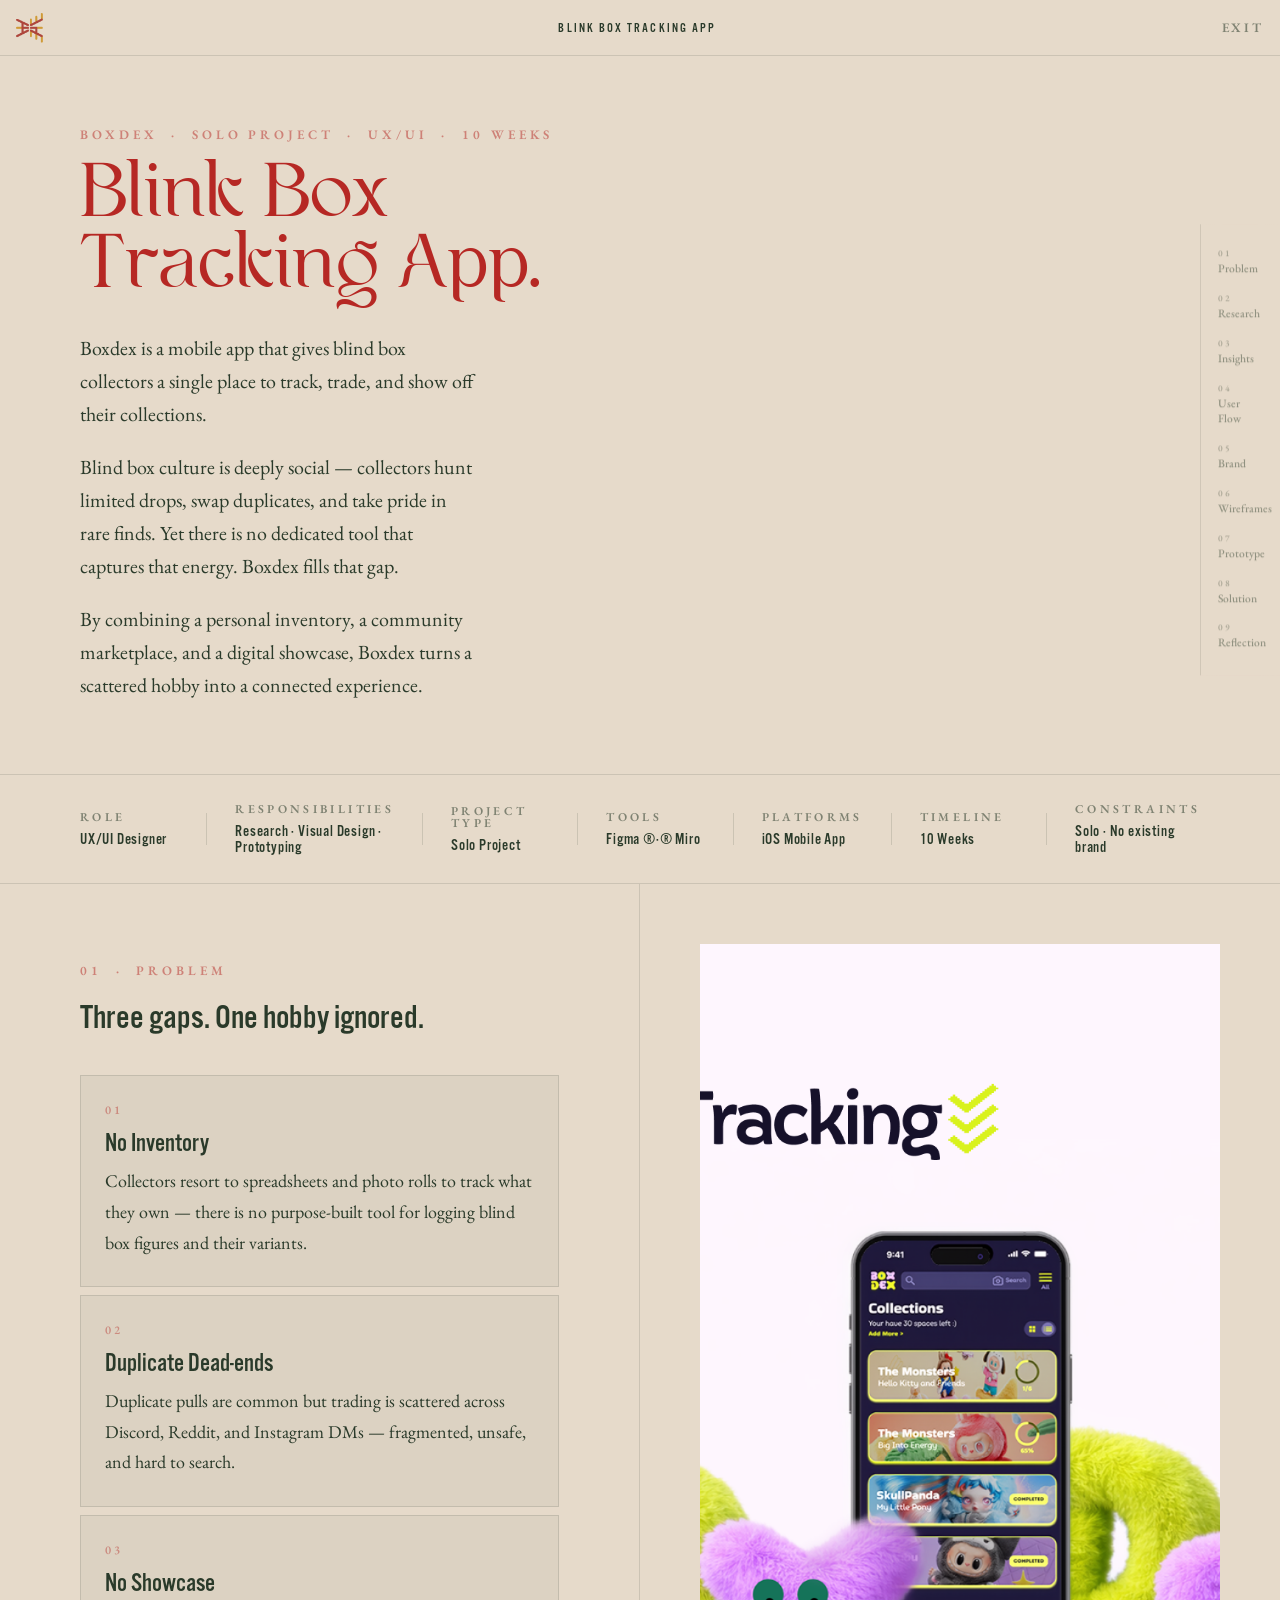
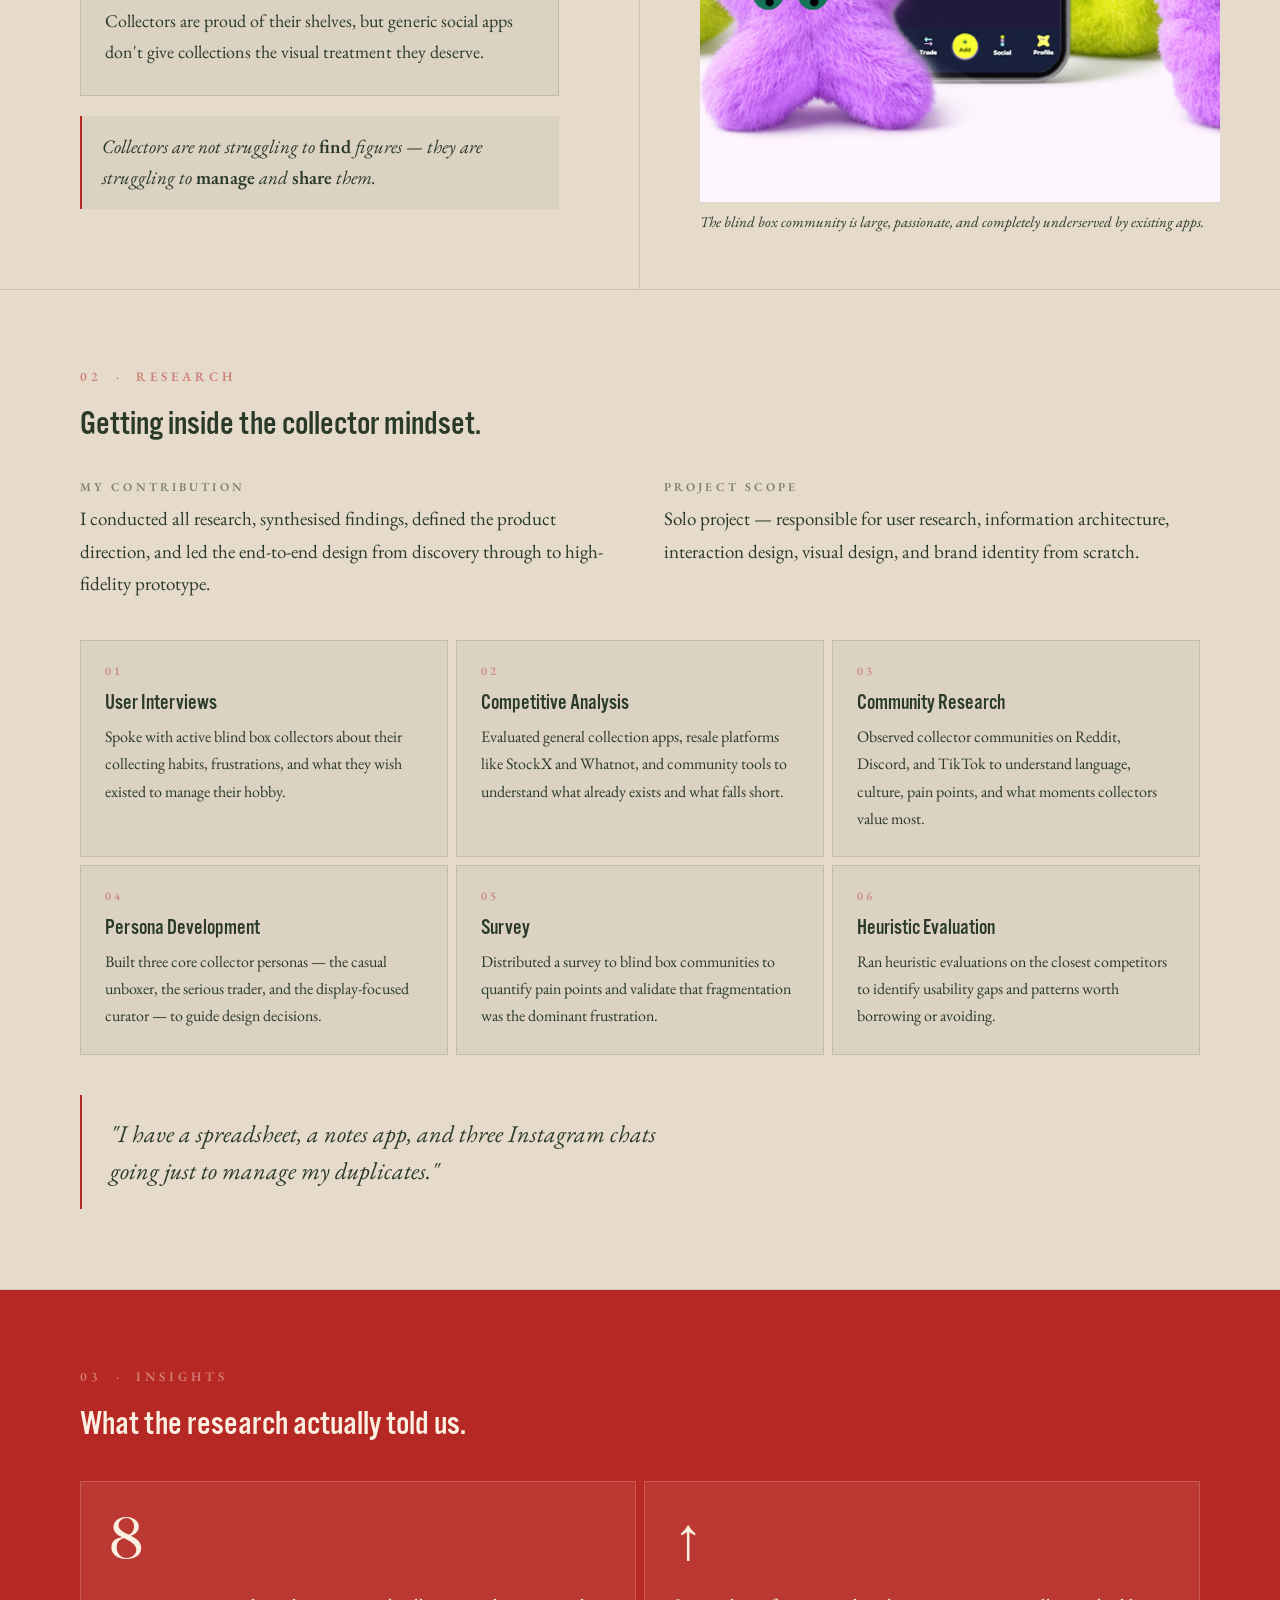
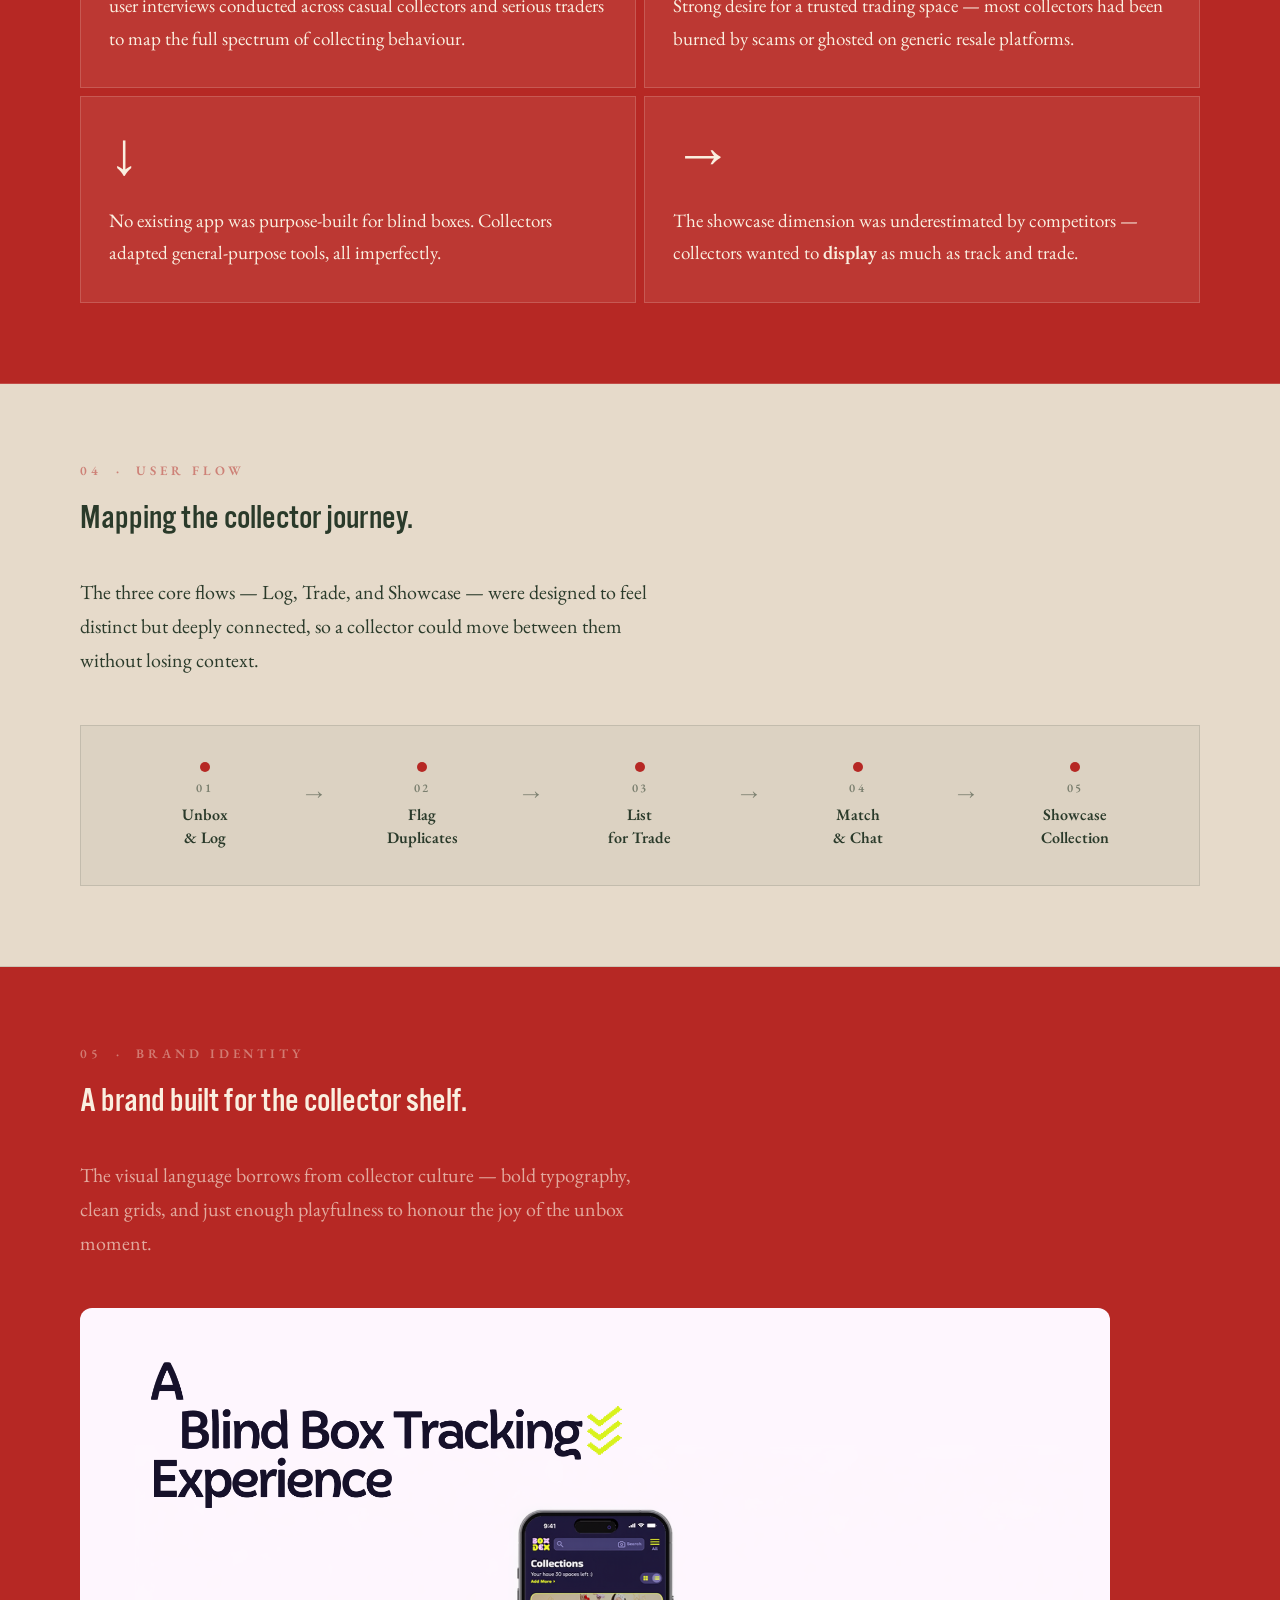
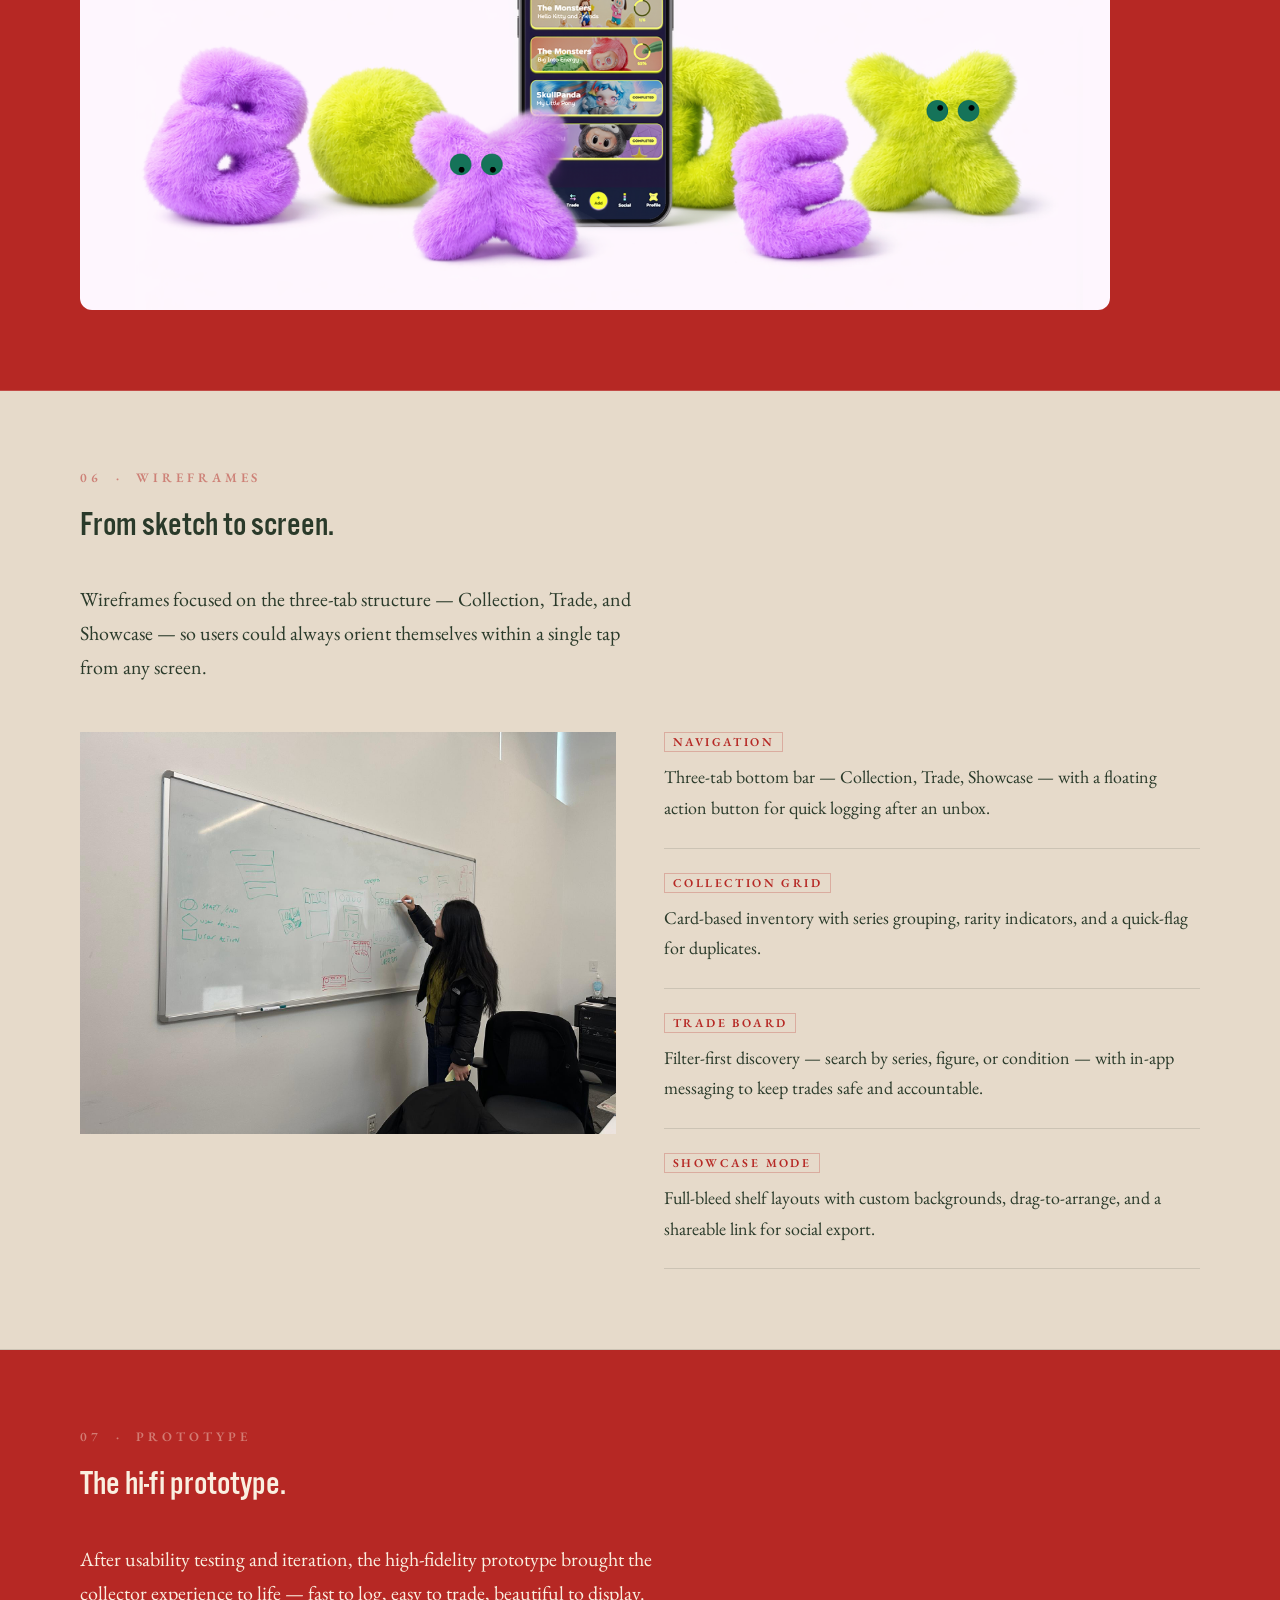
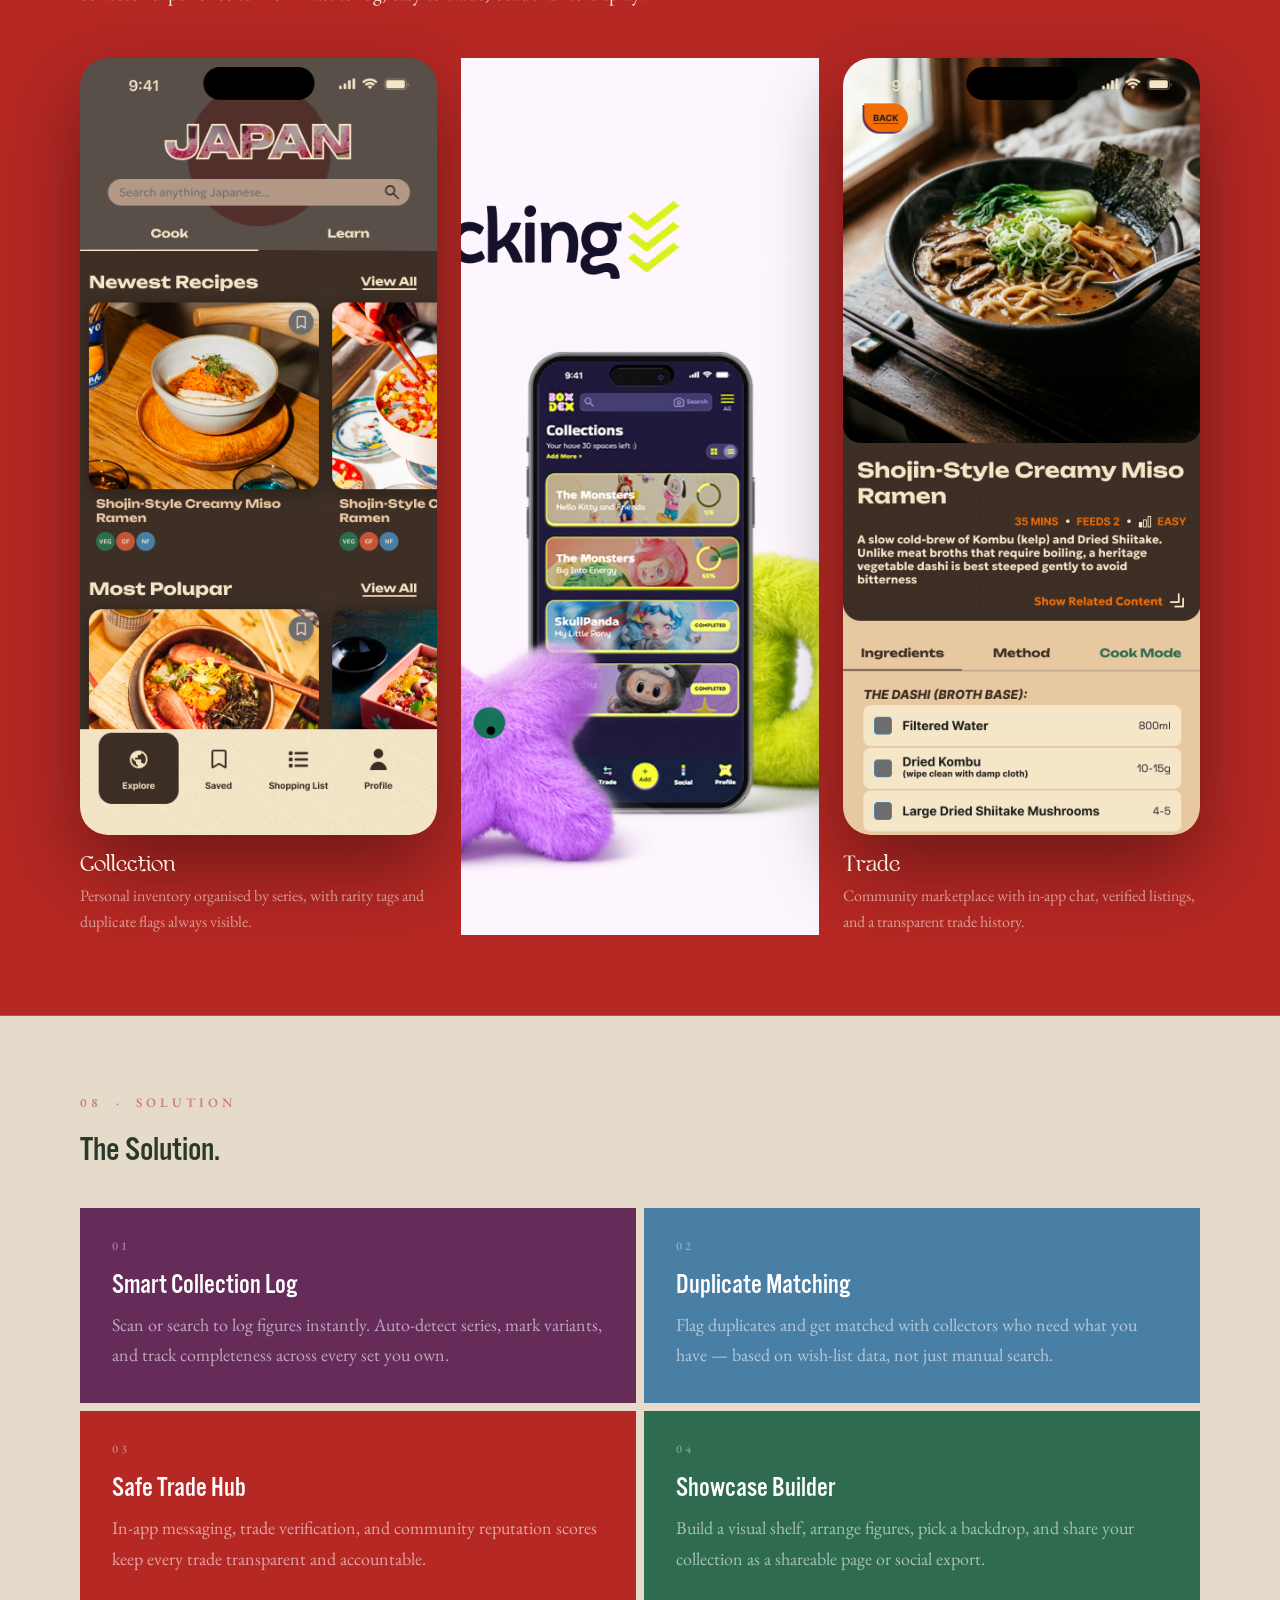
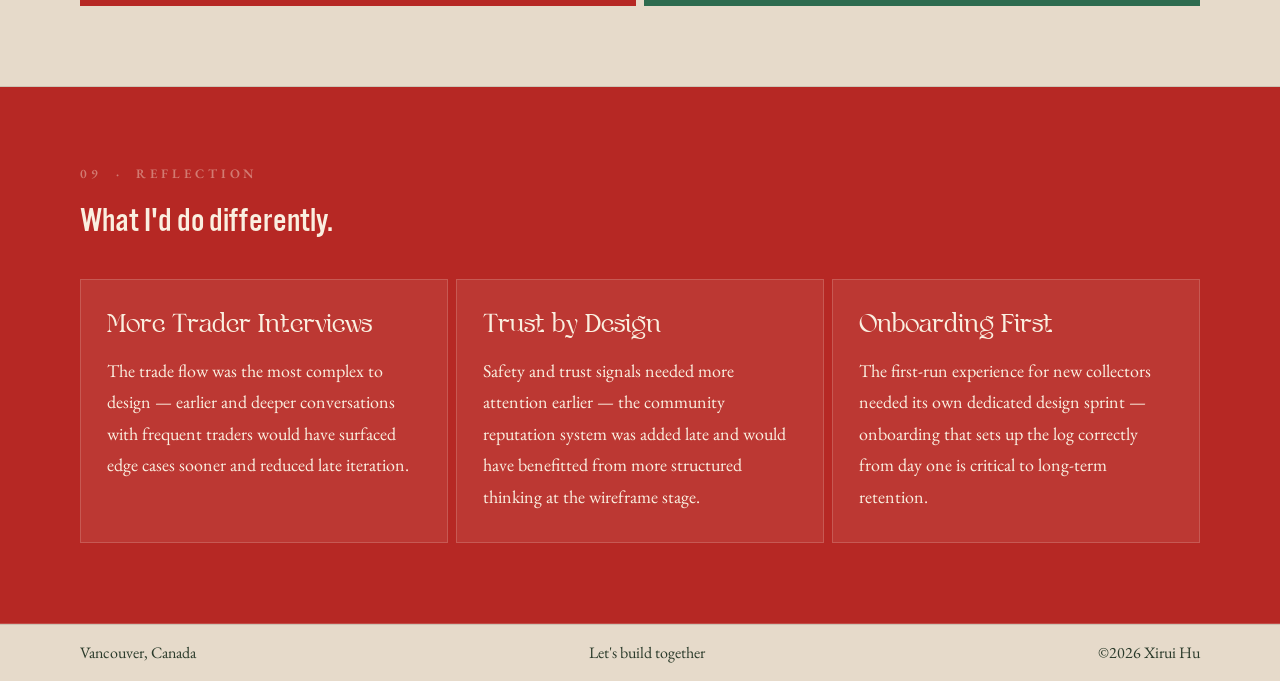
==== blink-box-case-study.html @ 7ff1f3b6 "New version with all pages created" ====
<!DOCTYPE html>
<html lang="en">
<head>
  <meta charset="UTF-8" />
  <meta name="viewport" content="width=device-width, initial-scale=1.0" />
  <title>Blink Box Tracking App — Case Study</title>
  <link rel="preconnect" href="https://fonts.googleapis.com" />
  <link rel="preconnect" href="https://fonts.gstatic.com" crossorigin />
  <link href="https://fonts.googleapis.com/css2?family=EB+Garamond:ital,wght@0,400;0,500;0,600;0,700;1,400;1,500&display=swap" rel="stylesheet" />
  <link rel="stylesheet" href="style.css" />
  <link rel="stylesheet" href="cooking-case-study.css" />
</head>
<body>

  <!-- ── NAV ── -->
  <nav class="cs-nav">
    <a href="./index.html" class="cs-nav-logo">
      <img src="./brand_assests/AaGuDianKeBenSongYouMoBan/NewNewNewLogo.png" alt="Xirui Hu" />
    </a>
    <span class="cs-nav-label">Blink Box Tracking App</span>
    <a href="./index.html" class="cs-back">Exit</a>
  </nav>

  <!-- ── HERO ── -->
  <section class="cs-hero">
    <div class="cs-hero-text">
      <span class="cs-tag">BOXDEX &nbsp;·&nbsp; Solo Project &nbsp;·&nbsp; UX/UI &nbsp;·&nbsp; 10 Weeks</span>
      <h1 class="cs-hero-title">Blink Box<br>Tracking App.</h1>
      <div class="cs-hero-sub">
        <p>Boxdex is a mobile app that gives blind box collectors a single place to track, trade, and show off their collections.</p>
        <p>Blind box culture is deeply social — collectors hunt limited drops, swap duplicates, and take pride in rare finds. Yet there is no dedicated tool that captures that energy. Boxdex fills that gap.</p>
        <p>By combining a personal inventory, a community marketplace, and a digital showcase, Boxdex turns a scattered hobby into a connected experience.</p>
      </div>
    </div>
  </section>

  <!-- ── META BAR ── -->
  <div class="meta-bar">
    <div class="meta-item">
      <span class="meta-label">Role</span>
      <span class="meta-value">UX/UI Designer</span>
    </div>
    <div class="meta-divider"></div>
    <div class="meta-item">
      <span class="meta-label">Responsibilities</span>
      <span class="meta-value">Research · Visual Design · Prototyping</span>
    </div>
    <div class="meta-divider"></div>
    <div class="meta-item">
      <span class="meta-label">Project Type</span>
      <span class="meta-value">Solo Project</span>
    </div>
    <div class="meta-divider"></div>
    <div class="meta-item">
      <span class="meta-label">Tools</span>
      <span class="meta-value">Figma &nbsp;·&nbsp; Miro</span>
    </div>
    <div class="meta-divider"></div>
    <div class="meta-item">
      <span class="meta-label">Platforms</span>
      <span class="meta-value">iOS Mobile App</span>
    </div>
    <div class="meta-divider"></div>
    <div class="meta-item">
      <span class="meta-label">Timeline</span>
      <span class="meta-value">10 Weeks</span>
    </div>
    <div class="meta-divider"></div>
    <div class="meta-item">
      <span class="meta-label">Constraints</span>
      <span class="meta-value">Solo · No existing brand</span>
    </div>
  </div>

  <!-- ── TOC SIDEBAR ── -->
  <nav class="toc-sidebar" aria-label="Page outline">
    <a href="#problem"    class="toc-item"><span class="toc-num">01</span><span class="toc-label">Problem</span></a>
    <a href="#research"   class="toc-item"><span class="toc-num">02</span><span class="toc-label">Research</span></a>
    <a href="#insights"   class="toc-item"><span class="toc-num">03</span><span class="toc-label">Insights</span></a>
    <a href="#user-flow"  class="toc-item"><span class="toc-num">04</span><span class="toc-label">User Flow</span></a>
    <a href="#brand"      class="toc-item"><span class="toc-num">05</span><span class="toc-label">Brand</span></a>
    <a href="#wireframes" class="toc-item"><span class="toc-num">06</span><span class="toc-label">Wireframes</span></a>
    <a href="#prototype"  class="toc-item"><span class="toc-num">07</span><span class="toc-label">Prototype</span></a>
    <a href="#solution"   class="toc-item"><span class="toc-num">08</span><span class="toc-label">Solution</span></a>
    <a href="#reflection" class="toc-item"><span class="toc-num">09</span><span class="toc-label">Reflection</span></a>
  </nav>

  <!-- ── 01 THE PROBLEM ── -->
  <section class="cs-section cs-section--split" id="problem">
    <div class="cs-split-content">
      <span class="cs-tag">01 &nbsp;·&nbsp; Problem</span>
      <h2 class="cs-h2">Three gaps. One hobby ignored.</h2>

      <div class="problems-grid">
        <div class="problem-card">
          <span class="problem-num">01</span>
          <h3>No Inventory</h3>
          <p>Collectors resort to spreadsheets and photo rolls to track what they own — there is no purpose-built tool for logging blind box figures and their variants.</p>
        </div>
        <div class="problem-card">
          <span class="problem-num">02</span>
          <h3>Duplicate Dead-ends</h3>
          <p>Duplicate pulls are common but trading is scattered across Discord, Reddit, and Instagram DMs — fragmented, unsafe, and hard to search.</p>
        </div>
        <div class="problem-card">
          <span class="problem-num">03</span>
          <h3>No Showcase</h3>
          <p>Collectors are proud of their shelves, but generic social apps don't give collections the visual treatment they deserve.</p>
        </div>
      </div>

      <div class="insight-bar">
        Collectors are not struggling to <em>find</em> figures — they are struggling to <em>manage</em> and <em>share</em> them.
      </div>
    </div>

    <div class="cs-split-img">
      <img src="brand_assests/Boxdex Cover Image.png" alt="Blind box collection" />
      <span class="cs-split-caption">The blind box community is large, passionate, and completely underserved by existing apps.</span>
    </div>
  </section>

  <!-- ── 02 RESEARCH ── -->
  <section class="cs-section" id="research">
    <span class="cs-tag">02 &nbsp;·&nbsp; Research</span>
    <h2 class="cs-h2">Getting inside the collector mindset.</h2>

    <div class="contribution-row">
      <div class="contribution-block">
        <span class="block-label">My contribution</span>
        <p>I conducted all research, synthesised findings, defined the product direction, and led the end-to-end design from discovery through to high-fidelity prototype.</p>
      </div>
      <div class="contribution-block">
        <span class="block-label">Project scope</span>
        <p>Solo project — responsible for user research, information architecture, interaction design, visual design, and brand identity from scratch.</p>
      </div>
    </div>

    <div class="research-grid">
      <div class="research-card">
        <span class="research-num">01</span>
        <h4>User Interviews</h4>
        <p>Spoke with active blind box collectors about their collecting habits, frustrations, and what they wish existed to manage their hobby.</p>
      </div>
      <div class="research-card">
        <span class="research-num">02</span>
        <h4>Competitive Analysis</h4>
        <p>Evaluated general collection apps, resale platforms like StockX and Whatnot, and community tools to understand what already exists and what falls short.</p>
      </div>
      <div class="research-card">
        <span class="research-num">03</span>
        <h4>Community Research</h4>
        <p>Observed collector communities on Reddit, Discord, and TikTok to understand language, culture, pain points, and what moments collectors value most.</p>
      </div>
      <div class="research-card">
        <span class="research-num">04</span>
        <h4>Persona Development</h4>
        <p>Built three core collector personas — the casual unboxer, the serious trader, and the display-focused curator — to guide design decisions.</p>
      </div>
      <div class="research-card">
        <span class="research-num">05</span>
        <h4>Survey</h4>
        <p>Distributed a survey to blind box communities to quantify pain points and validate that fragmentation was the dominant frustration.</p>
      </div>
      <div class="research-card">
        <span class="research-num">06</span>
        <h4>Heuristic Evaluation</h4>
        <p>Ran heuristic evaluations on the closest competitors to identify usability gaps and patterns worth borrowing or avoiding.</p>
      </div>
    </div>

    <blockquote class="pull-quote">
      "I have a spreadsheet, a notes app, and three Instagram chats going just to manage my duplicates."
    </blockquote>
  </section>

  <!-- ── 03 INSIGHTS ── -->
  <section class="cs-section cs-section--alt" id="insights">
    <span class="cs-tag">03 &nbsp;·&nbsp; Insights</span>
    <h2 class="cs-h2">What the research actually told us.</h2>

    <div class="insights-grid">
      <div class="insight-card">
        <span class="insight-stat">8</span>
        <p>user interviews conducted across casual collectors and serious traders to map the full spectrum of collecting behaviour.</p>
      </div>
      <div class="insight-card">
        <span class="insight-stat">↑</span>
        <p>Strong desire for a trusted trading space — most collectors had been burned by scams or ghosted on generic resale platforms.</p>
      </div>
      <div class="insight-card">
        <span class="insight-stat">↓</span>
        <p>No existing app was purpose-built for blind boxes. Collectors adapted general-purpose tools, all imperfectly.</p>
      </div>
      <div class="insight-card">
        <span class="insight-stat">→</span>
        <p>The showcase dimension was underestimated by competitors — collectors wanted to <em>display</em> as much as track and trade.</p>
      </div>
    </div>
  </section>

  <!-- ── 04 USER FLOW ── -->
  <section class="cs-section" id="user-flow">
    <span class="cs-tag">04 &nbsp;·&nbsp; User Flow</span>
    <h2 class="cs-h2">Mapping the collector journey.</h2>
    <p class="section-intro">The three core flows — Log, Trade, and Showcase — were designed to feel distinct but deeply connected, so a collector could move between them without losing context.</p>

    <div class="flow-diagram">
      <div class="flow-step">
        <div class="flow-step-dot"></div>
        <span class="flow-step-num">01</span>
        <span class="flow-step-label">Unbox<br>&amp; Log</span>
      </div>
      <div class="flow-arrow">→</div>
      <div class="flow-step">
        <div class="flow-step-dot"></div>
        <span class="flow-step-num">02</span>
        <span class="flow-step-label">Flag<br>Duplicates</span>
      </div>
      <div class="flow-arrow">→</div>
      <div class="flow-step">
        <div class="flow-step-dot"></div>
        <span class="flow-step-num">03</span>
        <span class="flow-step-label">List<br>for Trade</span>
      </div>
      <div class="flow-arrow">→</div>
      <div class="flow-step">
        <div class="flow-step-dot"></div>
        <span class="flow-step-num">04</span>
        <span class="flow-step-label">Match<br>&amp; Chat</span>
      </div>
      <div class="flow-arrow">→</div>
      <div class="flow-step">
        <div class="flow-step-dot"></div>
        <span class="flow-step-num">05</span>
        <span class="flow-step-label">Showcase<br>Collection</span>
      </div>
    </div>
  </section>

  <!-- ── 05 BRAND IDENTITY ── -->
  <section class="cs-section cs-section--alt" id="brand">
    <span class="cs-tag">05 &nbsp;·&nbsp; Brand Identity</span>
    <h2 class="cs-h2">A brand built for the collector shelf.</h2>
    <p class="section-intro" style="color: rgba(250,239,224,0.65);">The visual language borrows from collector culture — bold typography, clean grids, and just enough playfulness to honour the joy of the unbox moment.</p>

    <img src="brand_assests/Boxdex Cover Image.png" alt="Boxdex brand identity" class="cs-full-img" />
  </section>

  <!-- ── 06 WIREFRAMES ── -->
  <section class="cs-section" id="wireframes">
    <span class="cs-tag">06 &nbsp;·&nbsp; Wireframes</span>
    <h2 class="cs-h2">From sketch to screen.</h2>
    <p class="section-intro">Wireframes focused on the three-tab structure — Collection, Trade, and Showcase — so users could always orient themselves within a single tap from any screen.</p>

    <div class="wireframe-split">
      <div class="wireframe-photo">
        <img src="brand_assests/Design Process2.JPG" alt="Wireframe sketches" />
      </div>
      <div class="wireframe-notes">
        <div class="wireframe-note">
          <span class="note-tag">Navigation</span>
          <p>Three-tab bottom bar — Collection, Trade, Showcase — with a floating action button for quick logging after an unbox.</p>
        </div>
        <div class="wireframe-note">
          <span class="note-tag">Collection Grid</span>
          <p>Card-based inventory with series grouping, rarity indicators, and a quick-flag for duplicates.</p>
        </div>
        <div class="wireframe-note">
          <span class="note-tag">Trade Board</span>
          <p>Filter-first discovery — search by series, figure, or condition — with in-app messaging to keep trades safe and accountable.</p>
        </div>
        <div class="wireframe-note">
          <span class="note-tag">Showcase Mode</span>
          <p>Full-bleed shelf layouts with custom backgrounds, drag-to-arrange, and a shareable link for social export.</p>
        </div>
      </div>
    </div>
  </section>

  <!-- ── 07 PROTOTYPE ── -->
  <section class="cs-section cs-section--alt" id="prototype">
    <span class="cs-tag">07 &nbsp;·&nbsp; Prototype</span>
    <h2 class="cs-h2">The hi-fi prototype.</h2>
    <p class="section-intro">After usability testing and iteration, the high-fidelity prototype brought the collector experience to life — fast to log, easy to trade, beautiful to display.</p>

    <div class="proto-layout">
      <div class="proto-phone-col">
        <img src="brand_assests/Home Screen.png" alt="Collection screen" class="proto-phone-img" />
        <div class="proto-caption">
          <strong>Collection</strong>
          <p>Personal inventory organised by series, with rarity tags and duplicate flags always visible.</p>
        </div>
      </div>

      <div class="proto-food-col">
        <img src="brand_assests/Boxdex Cover Image.png" alt="Boxdex overview" class="proto-food-img" />
      </div>

      <div class="proto-phone-col">
        <img src="brand_assests/Recipe INGREDIENTS HIFI - Default.png" alt="Trade screen" class="proto-phone-img" />
        <div class="proto-caption">
          <strong>Trade</strong>
          <p>Community marketplace with in-app chat, verified listings, and a transparent trade history.</p>
        </div>
      </div>
    </div>
  </section>

  <!-- ── 08 SOLUTION ── -->
  <section class="cs-section" id="solution">
    <span class="cs-tag">08 &nbsp;·&nbsp; Solution</span>
    <h2 class="cs-h2">The Solution.</h2>

    <div class="solution-grid">
      <div class="solution-card">
        <span class="sol-num">01</span>
        <h4>Smart Collection Log</h4>
        <p>Scan or search to log figures instantly. Auto-detect series, mark variants, and track completeness across every set you own.</p>
      </div>
      <div class="solution-card">
        <span class="sol-num">02</span>
        <h4>Duplicate Matching</h4>
        <p>Flag duplicates and get matched with collectors who need what you have — based on wish-list data, not just manual search.</p>
      </div>
      <div class="solution-card">
        <span class="sol-num">03</span>
        <h4>Safe Trade Hub</h4>
        <p>In-app messaging, trade verification, and community reputation scores keep every trade transparent and accountable.</p>
      </div>
      <div class="solution-card">
        <span class="sol-num">04</span>
        <h4>Showcase Builder</h4>
        <p>Build a visual shelf, arrange figures, pick a backdrop, and share your collection as a shareable page or social export.</p>
      </div>
    </div>
  </section>

  <!-- ── 09 REFLECTION ── -->
  <section class="cs-section cs-section--alt" id="reflection">
    <span class="cs-tag">09 &nbsp;·&nbsp; Reflection</span>
    <h2 class="cs-h2">What I'd do differently.</h2>

    <div class="reflection-grid">
      <div class="reflection-card">
        <span class="reflection-label">More Trader Interviews</span>
        <p>The trade flow was the most complex to design — earlier and deeper conversations with frequent traders would have surfaced edge cases sooner and reduced late iteration.</p>
      </div>
      <div class="reflection-card">
        <span class="reflection-label">Trust by Design</span>
        <p>Safety and trust signals needed more attention earlier — the community reputation system was added late and would have benefitted from more structured thinking at the wireframe stage.</p>
      </div>
      <div class="reflection-card">
        <span class="reflection-label">Onboarding First</span>
        <p>The first-run experience for new collectors needed its own dedicated design sprint — onboarding that sets up the log correctly from day one is critical to long-term retention.</p>
      </div>
    </div>
  </section>

  <!-- ── FOOTER ── -->
  <footer class="cs-footer">
    <div class="footer-item">
      <span>Vancouver, Canada</span>
    </div>
    <div class="footer-item">
      <span>Let's build together</span>
    </div>
    <div class="footer-item">
      <span>©2026 Xirui Hu</span>
    </div>
  </footer>

  <script>
    (function () {
      const tocItems = document.querySelectorAll('.toc-item');
      const sectionIds = ['problem','research','insights','user-flow','brand','wireframes','prototype','solution','reflection'];
      const sections = sectionIds.map(id => document.getElementById(id)).filter(Boolean);

      function update() {
        const trigger = window.innerHeight * 0.35;
        let active = null;
        sections.forEach(s => {
          if (s.getBoundingClientRect().top <= trigger) active = s.id;
        });
        tocItems.forEach(item => {
          item.classList.toggle('active', item.getAttribute('href') === '#' + active);
        });
      }

      window.addEventListener('scroll', update, { passive: true });
      update();
    })();
  </script>
</body>
</html>
---- style.css ----
/* ============================================================
 * style.css — Xirui Hu Portfolio · Mobile-first
 * ============================================================ */

@import url('https://fonts.googleapis.com/css2?family=EB+Garamond:ital,wght@0,400;0,500;0,600;0,700;1,400;1,500&display=swap');

@font-face {
  font-family: 'GuDianKeBen';
  src: url('./brand_assests/AaGuDianKeBenSongYouMoBan/AaGuDianKeBenSongYouMoBan-2.ttf') format('truetype');
  font-weight: normal; font-style: normal;
}
@font-face {
  font-family: 'Angela';
  src: url('./brand_assests/AaGuDianKeBenSongYouMoBan/angela.otf') format('opentype');
  font-weight: normal; font-style: normal;
}
@font-face {
  font-family: 'SanJiHuaChao';
  src: url('./brand_assests/Assets/SanJiHuaChaoTi-Cu-2.ttf') format('truetype');
  font-weight: normal; font-style: normal;
}
@font-face {
  font-family: 'AlternateGothic';
  src: url('./brand_assests/Alternate Gothic No3 D Regular.otf') format('opentype');
  font-weight: normal; font-style: normal;
}

/* ── RESET ─────────────────────────────────────────────────── */
*, *::before, *::after { box-sizing: border-box; margin: 0; padding: 0; }
html { scroll-behavior: smooth; }

/* ── BODY ──────────────────────────────────────────────────── */
body {
  font-family: 'EB Garamond', Georgia, serif;
  background: linear-gradient(to bottom, #EFCB01 0%, #EFCB01 3%, #E6DACA 10%, #E6DACA 100%);
  overflow-x: hidden;
  -webkit-font-smoothing: antialiased;
  color: #2A3A2A;
}

/* ── CURTAIN ───────────────────────────────────────────────── */
#curtain-overlay {
  position: fixed;
  top: 0; left: 0; right: 0; bottom: 0;
  z-index: 9999;
  background: #E6DACA;
  overflow: hidden;
}
#curtain-canvas { position: absolute; top: 0; left: 0; }

/* ── NAV ───────────────────────────────────────────────────── */
#nav {
  position: fixed;
  top: 0; left: 0; right: 0;
  z-index: 100;
  display: flex;
  align-items: center;
  padding: 0 16px;
  height: 56px;
  background: transparent;
  gap: 0;
}

.nav-blur-bg {
  position: absolute;
  top: 0; left: 0; right: 0;
  height: 160%;
  backdrop-filter: blur(18px);
  -webkit-backdrop-filter: blur(18px);
  background: transparent;
  -webkit-mask-image: linear-gradient(to bottom, black 50%, transparent 100%);
  mask-image: linear-gradient(to bottom, black 50%, transparent 100%);
  z-index: 0;
  pointer-events: none;
  opacity: 0;
}

.nav-logo {
  height: 30px;
  width: auto;
  flex-shrink: 0;
  margin-right: 10px;
  position: relative;
  z-index: 2;
}

/* ── HAMBURGER ─────────────────────────────────────────────── */
.nav-hamburger {
  display: flex;
  flex-direction: column;
  gap: 5px;
  background: none;
  border: none;
  cursor: pointer;
  padding: 8px;
  margin-left: auto;
  position: relative;
  z-index: 2;
}

.nav-hamburger span {
  display: block;
  width: 24px;
  height: 2px;
  background: #b62824;
  transition: transform 0.3s ease, opacity 0.3s ease;
}

.nav-hamburger.open span:nth-child(1) { transform: translateY(7px) rotate(45deg); }
.nav-hamburger.open span:nth-child(2) { opacity: 0; transform: scaleX(0); }
.nav-hamburger.open span:nth-child(3) { transform: translateY(-7px) rotate(-45deg); }

/* ── MOBILE MENU ───────────────────────────────────────────── */
.mobile-menu {
  position: fixed;
  inset: 0;
  z-index: 99;
  background: #E6DACA;
  display: flex;
  flex-direction: column;
  align-items: center;
  justify-content: center;
  opacity: 0;
  pointer-events: none;
  transition: opacity 0.3s ease;
}

.mobile-menu.open {
  opacity: 1;
  pointer-events: auto;
}

.mobile-menu-nav {
  display: flex;
  flex-direction: column;
  align-items: center;
  gap: 28px;
}

.mobile-menu-link {
  font-family: 'Angela', 'EB Garamond', serif;
  font-size: clamp(40px, 12vw, 64px);
  color: #b62824;
  text-decoration: none;
  text-transform: uppercase;
  letter-spacing: 0.06em;
  line-height: 1;
  transition: opacity 0.15s ease;
}

.mobile-menu-link:hover  { opacity: 0.6; }
.mobile-menu-link:active { opacity: 0.4; }

/* ── DESKTOP-ONLY NAV ELEMENTS (injected by JS) ────────────── */
.nav-fill, .nav-link-row, .nav-sep { display: none; }

/* ── HERO ──────────────────────────────────────────────────── */
#hero {
  position: relative;
  width: 100%;
  height: min(52vw, 80vh);
  margin-top: 72px;
  background: transparent;
  overflow: visible;
}

.hero-inner {
  position: absolute;
  top: 0; left: 0;
  width: 100%;
  height: 100%;
}

.hero-subtitle {
  position: absolute;
  left: 36.90%;
  top: 1.5vw;
  width: 26.12%;
  height: 1.29vw;
  display: flex;
  align-items: center;
  justify-content: center;
  font-family: 'EB Garamond', serif;
  font-weight: 600;
  font-size: clamp(7px, 0.9vw, 16px);
  letter-spacing: 0.36em;
  text-transform: uppercase;
  color: #b62824;
  white-space: nowrap;
  pointer-events: none;
}

.hero-img {
  position: absolute;
  height: auto;
  object-fit: contain;
  object-position: top left;
  pointer-events: none;
  display: block;
}

.hero-xirui-hu      { left: 39.07%; top:  5.16vw; width: 21.48%; z-index: 3; }
.hero-profile-photo { left: 40.87%; top: 11.02vw; width: 18.26%; z-index: 2; }
.hero-chinese-name  { left: 41.79%; top: 29.66vw; width: 16.46%; }
.hero-pay-first     { left: 20.84%; top:  7.99vw; width:  2.74%; }
.hero-no-smoking    { left: 10.83%; top: 11.34vw; width:  2.31%; }
.hero-table-l       { left:  5.35%; top: 16.76vw; width: 21.70%; }
.hero-sticker       { left: 84.80%; top: 10.48vw; width:  7.94%; }
.hero-table-r       { left: 72.23%; top: 15.28vw; width: 19.75%; }

.hero-order-label {
  position: absolute;
  left: 50%;
  top: 38vw;
  transform: translateX(-50%);
  display: flex;
  flex-direction: column;
  align-items: center;
  gap: 6px;
  cursor: pointer;
}

.hero-order-text {
  font-family: 'EB Garamond', serif;
  font-weight: 600;
  font-size: clamp(8px, 0.85vw, 14px);
  letter-spacing: 0.38em;
  text-transform: uppercase;
  color: #b62824;
}

.hero-arrow {
  display: block;
  line-height: 1;
  animation: bounce-down 1.5s ease-in-out infinite;
}

@keyframes bounce-down {
  0%, 100% { transform: translateY(0);   opacity: 1;   }
  50%       { transform: translateY(7px); opacity: 0.5; }
}

/* ── ABOUT ─────────────────────────────────────────────────── */
#about {
  padding: 80px 20px 60px;
  display: flex;
  justify-content: center;
}

.about-inner {
  position: relative;
  width: 100%;
  max-width: 1200px;
  background: #E6DACA;
  border: 2px solid #b62824;
  padding: 36px 24px;
}

.about-text-col {
  display: flex;
  flex-direction: column;
  gap: 20px;
}

.about-eyebrow {
  font-family: 'EB Garamond', serif;
  font-weight: 600;
  font-size: 13px;
  letter-spacing: 0.32em;
  padding-left: 0.32em;
  text-transform: uppercase;
  color: rgba(182,40,36,0.55);
}

.about-title {
  font-family: 'Angela', serif;
  font-weight: 400;
  font-size: 56px;
  line-height: 1;
  color: #b62824;
  margin: 0;
}

.about-body {
  font-family: 'EB Garamond', serif;
  font-size: 18px;
  line-height: 1.65;
  color: #2A3A2A;
}

.about-cta {
  display: inline-block;
  font-family: 'EB Garamond', serif;
  font-weight: 600;
  font-size: 15px;
  letter-spacing: 0.18em;
  text-transform: uppercase;
  color: #b62824;
  text-decoration: none;
  border-bottom: 1.5px solid #b62824;
  padding-bottom: 3px;
  margin-top: 4px;
  transition: opacity 0.15s ease;
}
.about-cta:hover { opacity: 0.7; }

.about-skills-outer { padding-top: 16px; }

.about-skills-grid {
  display: flex;
  gap: 32px;
}

.about-skill-col {
  display: flex;
  flex-direction: column;
  gap: 14px;
}

.about-skill-head {
  font-family: 'EB Garamond', serif;
  font-weight: 600;
  font-size: 13px;
  letter-spacing: 0.28em;
  text-transform: uppercase;
  color: rgba(182,40,36,0.55);
}

.about-skill-list {
  list-style: none;
  display: flex;
  flex-direction: column;
  gap: 10px;
}

.about-skill-list li {
  font-family: 'EB Garamond', serif;
  font-size: 17px;
  color: #2A3A2A;
  line-height: 1.3;
}

/* ── MENU ──────────────────────────────────────────────────── */
#menu {
  position: relative;
  z-index: 2;
  padding: 72px 20px 60px;
}

.menu-card {
  width: 100%;
  max-width: 1200px;
  margin: 0 auto;
}

/* ── Row 1: Today's Special ── */
.menu-row-special {
  background: #b62824;
  display: flex;
  flex-direction: row;
  position: relative;
  margin: 0 20px;
  padding: 20px;
}

/* inner border frame */
.menu-row-special::before {
  content: '';
  position: absolute;
  inset: 12px;
  border: 1px solid #E6DACA;
  pointer-events: none;
  z-index: 2;
}

.menu-cover-special {
  flex: 0 0 34%;
  width: 34%;
  aspect-ratio: 3 / 4;
  object-fit: cover;
  display: block;
  margin: 24px 0 22px 20px;
}

.menu-special-text {
  flex: 1;
  display: flex;
  flex-direction: column;
  justify-content: space-between;
  padding: 0 28px 0 28px;
}

.menu-today-header {
  display: flex;
  flex-direction: column;
  gap: 14px;
  padding-top: 20px;
  padding-bottom: 20px;
}

.menu-today-label {
  font-family: 'Angela', serif;
  font-weight: 400;
  font-size: 56px;
  line-height: 1;
  color: #FAEFE0;
}

.menu-today-underline {
  width: 100%;
  height: 1px;
  background: rgba(242,230,214,0.40);
}

.menu-special-bottom {
  display: flex;
  flex-direction: column;
  gap: 16px;
  padding-top: 20px;
  padding-bottom: 20px;
}

.menu-project-body {
  display: flex;
  flex-direction: column;
  gap: 8px;
}

/* ── Row divider ── */
.menu-row-divider { height: 48px; }

/* ── Row 2: Two projects ── */
.menu-row-side {
  display: grid;
  grid-template-columns: 1fr;
  gap: 32px;
  padding: 0 20px;
}

.menu-divider-v { display: none; }

.menu-side-card {
  display: flex;
  flex-direction: column;
  gap: 16px;
}

.menu-cover-side {
  width: 100%;
  aspect-ratio: 16 / 9;
  object-fit: cover;
  display: block;
}

.menu-side-body {
  display: flex;
  flex-direction: column;
  gap: 8px;
}

/* Row 2 sits on cream bg — override text colours */
.menu-row-side .menu-eyebrow { color: rgba(182,40,36,0.65); }
.menu-row-side .menu-proj-title { color: #2A3A2A; }
.menu-row-side .menu-blurb { color: #2A3A2A; }
.menu-row-side .menu-price { color: #2A3A2A; }
.menu-row-side .menu-order-btn { background: #b62824; color: #FAEFE0; }
.menu-row-side .menu-order-btn:active { background: #8a1e1b; }

.menu-eyebrow {
  font-family: 'EB Garamond', serif;
  font-weight: 600;
  font-size: 12px;
  text-transform: uppercase;
  color: #FAEFE0;
  letter-spacing: 0.28em;
}

.menu-proj-title {
  font-family: 'AlternateGothic', sans-serif;
  font-weight: 400;
  font-size: clamp(26px, 7vw, 35px);
  color: #FAEFE0;
  line-height: 1.1;
  margin: 0;
}

.menu-proj-title--sm { font-size: clamp(22px, 6vw, 28px); }

.menu-blurb {
  font-family: 'EB Garamond', serif;
  font-weight: 700;
  font-size: 16px;
  line-height: 1.45;
  color: #FAEFE0;
}

.menu-action-row {
  display: flex;
  align-items: center;
  justify-content: space-between;
  padding-top: 12px;
}

.menu-price {
  font-family: 'Angela', serif;
  font-weight: 400;
  font-style: italic;
  font-size: 22px;
  color: #FAEFE0;
}

.menu-order-btn {
  background: #FAEFE0;
  color: #b62824;
  border: none;
  text-decoration: none;
  border-radius: 4px;
  padding: 8px 20px;
  font-family: 'EB Garamond', serif;
  font-weight: 600;
  font-size: 14px;
  cursor: pointer;
  box-shadow: 0 3px 0 rgba(0,0,0,0.18);
  transition: transform 0.1s ease, box-shadow 0.1s ease, background 0.1s ease;
}
.menu-order-btn:hover  { transform: translateY(-2px); box-shadow: 0 5px 0 rgba(0,0,0,0.18); }
.menu-order-btn:active { background: #E0D2C0; transform: translateY(2px); box-shadow: 0 1px 0 rgba(0,0,0,0.18); transition: none; }

/* ── CHECKOUT ──────────────────────────────────────────────── */
#checkout {
  position: relative;
  padding: 0 20px 80px;
  overflow: visible;
}

.checkout-inner {
  max-width: 1200px;
  margin: 0 auto;
  display: flex;
  flex-direction: column;
  gap: 0;
}

.checkout-form-col {
  display: flex;
  flex-direction: column;
  justify-content: center;
}

.checkout-title {
  font-family: 'Angela', serif;
  font-weight: 400;
  font-size: clamp(34px, 9vw, 56px);
  line-height: 1.0;
  color: #b62824;
  margin: 0 0 36px;
}

.checkout-fields { display: flex; flex-direction: column; }

.checkout-field {
  border-bottom: 1.5px solid rgba(182,40,36,0.3);
  padding-bottom: 8px;
  margin-bottom: 28px;
}

.checkout-field--last { margin-bottom: 32px; }

.checkout-label {
  font-family: 'EB Garamond', serif;
  font-weight: 600;
  font-size: 11px;
  letter-spacing: 0.34em;
  text-transform: uppercase;
  color: rgba(182,40,36,0.55);
  display: block;
  margin-bottom: 8px;
}

.checkout-input {
  font-family: 'EB Garamond', serif;
  font-size: 20px;
  line-height: 1.4;
  color: #2A3A2A;
  background: transparent;
  border: none;
  outline: none;
  width: 100%;
  padding: 0;
}

.checkout-btn {
  align-self: flex-start;
  background: #b62824;
  color: #FAEFE0;
  border: none;
  border-radius: 4px;
  padding: 12px 28px;
  font-family: 'EB Garamond', serif;
  font-weight: 600;
  font-size: 15px;
  cursor: pointer;
  box-shadow: 0 3px 0 rgba(0,0,0,0.15);
  transition: transform 0.1s ease, box-shadow 0.1s ease;
}
.checkout-btn:hover  { transform: translateY(-2px); box-shadow: 0 6px 0 rgba(0,0,0,0.15); }
.checkout-btn:active { transform: translateY(0); box-shadow: 0 2px 0 rgba(0,0,0,0.15); transition: none; }
.checkout-btn:disabled { opacity: 0.5; cursor: not-allowed; transform: none; }

/* Image hidden on mobile */
.checkout-img-col { display: none; }

.checkout-img {
  width: 100%;
  height: 100%;
  object-fit: contain;
  object-position: left center;
  pointer-events: none;
  display: block;
}

/* ── FORM FEEDBACK ─────────────────────────────────────────── */
.checkout-success {
  font-family: 'EB Garamond', serif;
  font-size: 18px;
  color: #b62824;
  margin-bottom: 24px;
}

.checkout-success[hidden] { display: none; }

.checkout-form-error {
  font-family: 'EB Garamond', serif;
  font-size: 14px;
  color: #b62824;
  margin-bottom: 12px;
}

.checkout-field-error {
  display: block;
  font-family: 'EB Garamond', serif;
  font-size: 12px;
  letter-spacing: 0.1em;
  color: rgba(182,40,36,0.55);
  margin-top: 4px;
}

/* ── FOOTER ────────────────────────────────────────────────── */
#footer {
  position: fixed;
  bottom: 0; left: 0; right: 0;
  z-index: 10;
  background: #8a1e1b;
  color: #F2E6D6;
  font-family: 'EB Garamond', serif;
  font-weight: 500;
  font-size: 12px;
  letter-spacing: 0.18em;
  text-transform: uppercase;
  padding: 14px 20px;
  display: flex;
  justify-content: space-between;
  align-items: center;
  border-top: 1px solid rgba(168,54,45,0.55);
  transform: translateY(100%);
  transition: transform 0.4s cubic-bezier(0.16,1,0.3,1);
}

#footer.visible { transform: translateY(0); }

.footer-year { font-size: 18px; }

/* ============================================================
 * DESKTOP — min-width: 768px
 * ============================================================ */
@media (min-width: 768px) {

  /* Nav */
  #nav { height: 60px; }
  .nav-logo { height: 34px; }
  .nav-hamburger { display: none; }
  .mobile-menu { display: none; }

  /* Desktop nav strands (injected by JS) */
  .nav-fill     { display: flex; }
  .nav-link-row { display: flex; }
  .nav-sep      { display: flex; }

  /* Nav strand elements */
  .nav-strand {
    flex-shrink: 0;
    position: relative;
    display: flex;
    flex-direction: column;
    align-items: center;
    gap: 2px;
  }
  .nav-thread {
    position: absolute;
    top: 0; bottom: 0;
    left: 50%;
    transform: translateX(-50%);
    width: 1px;
    background: #3a1a18;
    z-index: 0;
  }
  .nav-bead {
    position: relative;
    z-index: 1;
    width: 8px; height: 8px;
    border-radius: 50%;
    background: #b62824;
  }
  .nav-double-strand { display: flex; gap: 3px; flex-shrink: 0; }
  .nav-fill {
    flex: 1; min-width: 0;
    overflow: hidden;
    align-self: stretch;
    gap: 9px;
  }
  .nav-link-row {
    flex-shrink: 0;
    align-items: center;
    position: relative;
    z-index: 2;
  }
  .nav-link {
    font-family: 'Angela', 'EB Garamond', serif;
    font-weight: 700;
    font-size: 13px;
    letter-spacing: 0.22em;
    text-transform: uppercase;
    color: #b62824;
    text-decoration: none;
    cursor: pointer;
    white-space: nowrap;
    padding: 0 12px;
    background: transparent;
    display: inline-flex;
    flex-direction: column;
    overflow: hidden;
    height: 1em;
    line-height: 1;
  }

  .nav-link-en,
  .nav-link-cn {
    display: block;
    flex-shrink: 0;
    line-height: 1;
    text-align: center;
    transition: transform 0.32s cubic-bezier(0.25, 0.46, 0.45, 0.94);
  }

  .nav-link-cn {
    font-family: 'GuDianKeBen', serif;
    text-transform: none;
    letter-spacing: 0.06em;
  }

  .nav-link:hover .nav-link-en,
  .nav-link:hover .nav-link-cn {
    transform: translateY(-100%);
  }

  /* Hero */
  #hero { margin-top: 104px; }

  /* About */
  #about { padding: 120px 40px 80px; }
  .about-inner { padding: 64px 80px; }
  .about-skills-grid { gap: 52px; }
  .about-body { font-size: 20px; }
  .about-skill-list li { font-size: 19px; }

  /* Menu */
  #menu { padding: 120px 40px 80px; }
  .menu-row-special { margin: 0 80px; padding: 36px; }
  .menu-cover-special { flex: 0 0 34%; width: 34%; margin: 28px 0 24px 28px; }
  .menu-special-text { padding: 0 36px 0 32px; }
  .menu-row-special::before { inset: 16px; }
  .menu-row-divider { height: 72px; }
  .menu-row-side {
    grid-template-columns: 1fr 1px 1fr;
    gap: 0 48px;
    padding: 0 80px;
  }
  .menu-divider-v {
    display: block;
    width: 1px;
    align-self: stretch;
    background: rgba(182,40,36,0.20);
  }

  /* Checkout */
  #checkout { padding: 0 40px 120px; }
  .checkout-inner { flex-direction: row; align-items: stretch; gap: 60px; }
  .checkout-form-col { flex: 0 0 40%; }
  .checkout-field--last { margin-bottom: 40px; }
  .checkout-img-col { display: flex; flex: 1; align-items: stretch; }

  /* Footer */
  #footer { padding: 18px 64px; font-size: 14px; }
}
---- cooking-case-study.css ----
@import url('https://fonts.googleapis.com/css2?family=EB+Garamond:ital,wght@0,400;0,500;0,600;0,700;1,400;1,500&display=swap');

/* ── RESET ── */
*, *::before, *::after { box-sizing: border-box; margin: 0; padding: 0; }
html, body { width: 100%; }

/* ── TOKENS ── */
:root {
  --bg:       #E6DACA;
  --bg-red:   #b62824;
  --text:     #2A3A2A;
  --text-red: #b62824;
  --inv:      #FAEFE0;
  --muted:    #2A3A2A;
  --muted-lo: rgba(42, 58, 42, 0.55);
  --border:   rgba(42, 58, 42, 0.14);
  --card:     rgba(42, 58, 42, 0.05);
  --px: 80px;
}

body {
  font-family: 'EB Garamond', Georgia, serif;
  background: var(--bg);
  color: var(--text);
  line-height: 1;
  -webkit-font-smoothing: antialiased;
}

/* ─────────────────────────────────────────
   ALT SECTIONS (red background)
───────────────────────────────────────── */
.cs-section--alt {
  background: var(--bg-red);
  --text:     #FAEFE0;
  --text-red: #FAEFE0;
  --muted:    #FAEFE0;
  --muted-lo: rgba(250, 239, 224, 0.55);
  --border:   rgba(250, 239, 224, 0.18);
  --card:     rgba(250, 239, 224, 0.08);
}

/* ─────────────────────────────────────────
   NAV
───────────────────────────────────────── */
.cs-nav {
  display: flex;
  align-items: center;
  padding: 0 16px;
  height: 56px;
  border-bottom: 1px solid var(--border);
  position: sticky;
  top: 0;
  z-index: 400;
  background: var(--bg);
}

.cs-nav-logo {
  display: flex;
  align-items: center;
  flex-shrink: 0;
  opacity: 0.9;
  transition: opacity 0.2s;
  margin-right: 10px;
}
.cs-nav-logo:hover { opacity: 1; }
.cs-nav-logo img { height: 30px; width: auto; display: block; }

.cs-nav-label {
  font-family: 'AlternateGothic', sans-serif;
  font-size: 13px;
  letter-spacing: 0.16em;
  text-transform: uppercase;
  color: var(--muted);
  flex: 1;
  text-align: center;
}

.cs-back {
  font-family: 'EB Garamond', serif;
  font-size: 13px;
  font-weight: 600;
  letter-spacing: 0.22em;
  text-transform: uppercase;
  color: var(--muted-lo);
  text-decoration: none;
  transition: color 0.2s;
  margin-left: auto;
  flex-shrink: 0;
}
.cs-back:hover { color: var(--text-red); }

/* ─────────────────────────────────────────
   HERO
───────────────────────────────────────── */
.cs-hero {
  min-height: 540px;
  border-bottom: 1px solid var(--border);
}

.cs-hero-text {
  padding: 72px var(--px);
  display: flex;
  flex-direction: column;
  justify-content: flex-end;
}

.cs-tag {
  display: block;
  font-family: 'EB Garamond', serif;
  font-size: 13px;
  font-weight: 600;
  letter-spacing: 0.30em;
  text-transform: uppercase;
  color: rgba(182, 40, 36, 0.50);
  margin-bottom: 20px;
}
.cs-section--alt .cs-tag { color: rgba(250, 239, 224, 0.42); }

.cs-hero-title {
  font-family: 'Angela', serif;
  font-size: 76px;
  font-weight: 400;
  line-height: 0.94;
  color: var(--text-red);
  margin-bottom: 28px;
}

.cs-hero-sub {
  font-family: 'EB Garamond', serif;
  font-size: 20px;
  line-height: 1.65;
  color: var(--muted);
  max-width: 400px;
}
.cs-hero-sub p { margin: 0; }
.cs-hero-sub p + p { margin-top: 1em; }

/* ─────────────────────────────────────────
   META BAR
───────────────────────────────────────── */
.meta-bar {
  display: flex;
  align-items: center;
  padding: 0 var(--px);
  border-bottom: 1px solid var(--border);
}

.meta-item {
  display: flex;
  flex-direction: column;
  gap: 8px;
  padding: 28px 0;
  flex: 1;
}

.meta-divider {
  width: 1px;
  height: 32px;
  background: var(--border);
  flex-shrink: 0;
  margin: 0 28px;
}

.meta-label {
  font-family: 'EB Garamond', serif;
  font-size: 12px;
  font-weight: 600;
  text-transform: uppercase;
  letter-spacing: 0.28em;
  color: var(--muted-lo);
}

.meta-value {
  font-family: 'AlternateGothic', sans-serif;
  font-size: 16px;
  letter-spacing: 0.05em;
  color: var(--text);
}

/* ─────────────────────────────────────────
   SECTION BASE
───────────────────────────────────────── */
.cs-section {
  padding: 80px var(--px);
  border-bottom: 1px solid var(--border);
}

.cs-h2 {
  font-family: 'AlternateGothic', sans-serif;
  font-size: clamp(26px, 7vw, 35px);
  font-weight: 400;
  line-height: 1.1;
  color: var(--text);
  margin-bottom: 40px;
}

.section-intro {
  font-family: 'EB Garamond', serif;
  font-size: 20px;
  line-height: 1.7;
  color: var(--muted);
  max-width: 580px;
  margin-bottom: 48px;
}

/* ─────────────────────────────────────────
   SPLIT SECTION
───────────────────────────────────────── */
.cs-section--split {
  display: grid;
  grid-template-columns: 1fr 1fr;
  padding: 0;
  gap: 0;
  align-items: stretch;
}

.cs-split-content {
  padding: 80px var(--px);
  border-right: 1px solid var(--border);
}

.cs-split-img {
  padding: 60px;
  display: flex;
  flex-direction: column;
}
.cs-split-img img {
  width: 100%;
  flex: 1;
  min-height: 0;
  object-fit: cover;
  object-position: center top;
  display: block;
}
.cs-split-caption {
  margin-top: 12px;
  font-family: 'EB Garamond', serif;
  font-size: 15px;
  font-style: italic;
  color: var(--muted);
}

/* ─────────────────────────────────────────
   01 — PROBLEMS
───────────────────────────────────────── */
.problems-grid {
  display: grid;
  grid-template-rows: auto auto auto;
  gap: 8px;
  margin-bottom: 20px;
}

.problem-card {
  background: var(--card);
  border: 1px solid var(--border);
  padding: 28px 24px;
}

.problem-num {
  display: block;
  font-family: 'EB Garamond', serif;
  font-size: 12px;
  font-weight: 600;
  letter-spacing: 0.28em;
  text-transform: uppercase;
  color: rgba(182, 40, 36, 0.42);
  margin-bottom: 14px;
}

.problem-card h3 {
  font-family: 'AlternateGothic', sans-serif;
  font-size: 26px;
  font-weight: 400;
  color: var(--text);
  margin-bottom: 10px;
}

.problem-card p {
  font-family: 'EB Garamond', serif;
  font-size: 18px;
  line-height: 1.7;
  color: var(--muted);
}

.insight-bar {
  background: var(--card);
  border-left: 2px solid var(--text-red);
  padding: 16px 20px;
  font-family: 'EB Garamond', serif;
  font-size: 19px;
  font-style: italic;
  line-height: 1.6;
  color: var(--muted);
}
.insight-bar em {
  font-style: normal;
  font-weight: 600;
  color: var(--text);
}

/* ─────────────────────────────────────────
   02 — RESEARCH
───────────────────────────────────────── */
.contribution-row {
  display: flex;
  gap: 48px;
  margin-bottom: 40px;
}
.contribution-block { flex: 1; }

.block-label {
  font-family: 'EB Garamond', serif;
  font-size: 12px;
  font-weight: 600;
  text-transform: uppercase;
  letter-spacing: 0.26em;
  color: var(--muted-lo);
  display: block;
  margin-bottom: 10px;
}

.contribution-block p {
  font-family: 'EB Garamond', serif;
  font-size: 19px;
  line-height: 1.7;
  color: var(--muted);
}

.research-grid {
  display: grid;
  grid-template-columns: 1fr 1fr 1fr;
  gap: 8px;
  margin-bottom: 40px;
}

.research-card {
  background: var(--card);
  border: 1px solid var(--border);
  padding: 24px;
}

.research-num {
  display: block;
  font-family: 'EB Garamond', serif;
  font-size: 12px;
  font-weight: 600;
  letter-spacing: 0.26em;
  text-transform: uppercase;
  color: rgba(182, 40, 36, 0.42);
  margin-bottom: 14px;
}

.research-card h4 {
  font-family: 'AlternateGothic', sans-serif;
  font-size: 22px;
  font-weight: 400;
  color: var(--text);
  margin-bottom: 10px;
}

.research-card p {
  font-family: 'EB Garamond', serif;
  font-size: 16px;
  line-height: 1.7;
  color: var(--muted);
}

.process-photo {
  margin-bottom: 40px;
  overflow: hidden;
}
.process-photo--full { margin-bottom: 48px; }

.process-photo img {
  width: 100%;
  display: block;
  object-fit: cover;
  max-height: 500px;
}

.photo-caption {
  font-family: 'EB Garamond', serif;
  font-size: 15px;
  font-style: italic;
  color: var(--muted);
  margin-top: 12px;
}

.pull-quote {
  border-left: 2px solid var(--text-red);
  padding: 20px 28px;
  font-family: 'EB Garamond', serif;
  font-size: 24px;
  font-style: italic;
  line-height: 1.55;
  color: var(--text);
  max-width: 620px;
}

/* ─────────────────────────────────────────
   02 — SURVEY CHART
───────────────────────────────────────── */
.survey-chart {
  background: var(--card);
  border: 1px solid var(--border);
  padding: 32px 28px;
  margin-bottom: 40px;
}

.survey-chart-hd {
  display: flex;
  align-items: flex-start;
  justify-content: space-between;
  gap: 20px;
  margin-bottom: 28px;
}

.survey-tag {
  display: block;
  font-family: 'EB Garamond', serif;
  font-size: 11px;
  font-weight: 600;
  letter-spacing: 0.28em;
  text-transform: uppercase;
  color: rgba(182, 40, 36, 0.52);
  margin-bottom: 8px;
}

.survey-q {
  font-family: 'AlternateGothic', sans-serif;
  font-size: 20px;
  font-weight: 400;
  color: var(--text);
  line-height: 1.2;
}

.survey-meta {
  font-family: 'EB Garamond', serif;
  font-size: 12px;
  font-weight: 600;
  letter-spacing: 0.22em;
  text-transform: uppercase;
  color: var(--muted-lo);
  white-space: nowrap;
  padding-top: 4px;
}

.survey-rows {
  display: flex;
  flex-direction: column;
  gap: 8px;
}

.s-row {
  display: grid;
  grid-template-columns: 130px 1fr 52px;
  align-items: center;
  gap: 14px;
}

.s-lbl {
  font-family: 'EB Garamond', serif;
  font-size: 14px;
  font-weight: 500;
  color: var(--muted);
  text-align: right;
  line-height: 1.25;
}

.s-track {
  height: 20px;
  background: rgba(42, 58, 42, 0.07);
  position: relative;
  overflow: hidden;
}

.s-bar {
  position: absolute;
  inset: 0 auto 0 0;
  width: 0;
  transition: none;
}

/* triggered by JS IntersectionObserver */
.survey-chart.is-visible .s-row:nth-child(1) .s-bar { animation: barGrow 0.7s 0.00s cubic-bezier(0.22,1,0.36,1) forwards; }
.survey-chart.is-visible .s-row:nth-child(2) .s-bar { animation: barGrow 0.7s 0.06s cubic-bezier(0.22,1,0.36,1) forwards; }
.survey-chart.is-visible .s-row:nth-child(3) .s-bar { animation: barGrow 0.7s 0.12s cubic-bezier(0.22,1,0.36,1) forwards; }
.survey-chart.is-visible .s-row:nth-child(4) .s-bar { animation: barGrow 0.7s 0.18s cubic-bezier(0.22,1,0.36,1) forwards; }
.survey-chart.is-visible .s-row:nth-child(5) .s-bar { animation: barGrow 0.7s 0.24s cubic-bezier(0.22,1,0.36,1) forwards; }
.survey-chart.is-visible .s-row:nth-child(6) .s-bar { animation: barGrow 0.7s 0.30s cubic-bezier(0.22,1,0.36,1) forwards; }
.survey-chart.is-visible .s-row:nth-child(7) .s-bar { animation: barGrow 0.7s 0.36s cubic-bezier(0.22,1,0.36,1) forwards; }
.survey-chart.is-visible .s-row:nth-child(8) .s-bar { animation: barGrow 0.7s 0.42s cubic-bezier(0.22,1,0.36,1) forwards; }
.survey-chart.is-visible .s-row:nth-child(9) .s-bar { animation: barGrow 0.7s 0.48s cubic-bezier(0.22,1,0.36,1) forwards; }

@keyframes barGrow {
  from { width: 0; }
  to   { width: var(--w); }
}

.s-row--social .s-bar { background: #b62824; }
.s-row--human  .s-bar { background: rgba(42, 58, 42, 0.28); }

.s-pct {
  font-family: 'EB Garamond', serif;
  font-size: 13px;
  font-weight: 600;
  color: var(--muted-lo);
  white-space: nowrap;
}
.s-row--social .s-pct { color: rgba(182, 40, 36, 0.75); }

.survey-legend {
  display: flex;
  align-items: center;
  gap: 20px;
  margin-top: 20px;
  padding-top: 16px;
  border-top: 1px solid var(--border);
}

.legend-dot {
  display: inline-block;
  width: 10px;
  height: 10px;
  flex-shrink: 0;
}
.legend-dot--social { background: #b62824; }
.legend-dot--human  { background: rgba(42, 58, 42, 0.28); }

.legend-label {
  font-family: 'EB Garamond', serif;
  font-size: 12px;
  font-weight: 600;
  letter-spacing: 0.18em;
  text-transform: uppercase;
  color: var(--muted-lo);
  margin-right: 12px;
}

.survey-note {
  margin-top: 12px;
  font-family: 'EB Garamond', serif;
  font-size: 16px;
  font-style: italic;
  line-height: 1.65;
  color: var(--muted-lo);
}
.survey-note strong {
  font-style: normal;
  font-weight: 700;
  color: #b62824;
}

/* ─────────────────────────────────────────
   03 — INSIGHTS (alt)
───────────────────────────────────────── */
.insights-grid {
  display: grid;
  grid-template-columns: 1fr 1fr;
  gap: 8px;
}

.insight-card {
  background: var(--card);
  border: 1px solid var(--border);
  padding: 32px 28px;
}

.insight-stat {
  display: block;
  font-family: 'Angela', serif;
  font-size: 60px;
  font-weight: 400;
  color: var(--text);
  line-height: 1;
  margin-bottom: 16px;
}

.insight-card p {
  font-family: 'EB Garamond', serif;
  font-size: 19px;
  line-height: 1.7;
  color: var(--muted);
}
.insight-card em {
  font-style: normal;
  font-weight: 600;
  color: var(--text);
}

/* ─────────────────────────────────────────
   04 — THE PIVOT
───────────────────────────────────────── */
.pivot-title {
  font-family: 'AlternateGothic', sans-serif;
  font-size: clamp(26px, 7vw, 35px);
  font-weight: 400;
  line-height: 1.1;
  color: var(--text);
  margin-bottom: 8px;
}

.pivot-subtitle {
  font-family: 'EB Garamond', serif;
  font-size: 19px;
  font-style: italic;
  color: var(--muted);
  margin-bottom: 36px;
}

.pivot-grid {
  display: grid;
  grid-template-columns: 1fr 1fr;
  gap: 8px;
  margin-bottom: 12px;
}

.pivot-card {
  padding: 32px;
  border: 1px solid var(--border);
}

.pivot-before { background: var(--card); }

.pivot-after {
  background: var(--bg-red);
  border-color: var(--bg-red);
  display: flex;
  flex-direction: column;
  justify-content: space-between;
}

.pivot-col-label {
  display: block;
  font-family: 'EB Garamond', serif;
  font-size: 12px;
  font-weight: 600;
  letter-spacing: 0.26em;
  text-transform: uppercase;
  color: var(--muted);
  margin-bottom: 20px;
}
.pivot-after .pivot-col-label { color: rgba(250, 239, 224, 0.40); }

.pivot-before ul {
  list-style: none;
  display: flex;
  flex-direction: column;
  gap: 12px;
}
.pivot-before ul li {
  font-family: 'EB Garamond', serif;
  font-size: 18px;
  line-height: 1.5;
  color: var(--muted);
  padding-left: 20px;
  position: relative;
}
.pivot-before ul li::before {
  content: '—';
  position: absolute;
  left: 0;
  opacity: 0.28;
}

.pivot-quote {
  font-family: 'Angela', serif;
  font-size: 30px;
  font-weight: 400;
  line-height: 1.2;
  color: #FAEFE0;
  margin-top: auto;
}

.decision-box {
  background: var(--card);
  border: 1px solid var(--border);
  padding: 24px 28px;
}
.decision-label {
  display: block;
  font-family: 'EB Garamond', serif;
  font-size: 12px;
  font-weight: 600;
  letter-spacing: 0.26em;
  text-transform: uppercase;
  color: var(--muted-lo);
  margin-bottom: 10px;
}
.decision-box p {
  font-family: 'EB Garamond', serif;
  font-size: 19px;
  line-height: 1.75;
  color: var(--muted);
}

/* ─────────────────────────────────────────
   05 — USER FLOW
───────────────────────────────────────── */
.flow-diagram {
  display: flex;
  align-items: center;
  background: var(--card);
  border: 1px solid var(--border);
  padding: 36px 32px;
  overflow-x: auto;
}

.flow-step {
  display: flex;
  flex-direction: column;
  align-items: center;
  gap: 10px;
  flex: 1;
  min-width: 90px;
}

.flow-step-dot {
  width: 10px;
  height: 10px;
  background: var(--text-red);
  border-radius: 50%;
}

.flow-step-num {
  font-family: 'EB Garamond', serif;
  font-size: 12px;
  font-weight: 600;
  letter-spacing: 0.20em;
  color: var(--muted-lo);
}

.flow-step-label {
  font-family: 'EB Garamond', serif;
  font-size: 16px;
  font-weight: 600;
  color: var(--text);
  text-align: center;
  line-height: 1.4;
}

.flow-arrow {
  font-size: 18px;
  color: var(--muted-lo);
  flex-shrink: 0;
  padding: 0 8px;
  padding-bottom: 24px;
}

/* ─────────────────────────────────────────
   06 — BRAND IDENTITY (alt)
───────────────────────────────────────── */
.brand-row { margin-bottom: 48px; }

.brand-block-label {
  display: block;
  font-family: 'EB Garamond', serif;
  font-size: 12px;
  font-weight: 600;
  text-transform: uppercase;
  letter-spacing: 0.26em;
  color: rgba(250, 239, 224, 0.36);
  margin-bottom: 18px;
}

.colour-row { display: flex; gap: 8px; }

.colour-swatch {
  flex: 1;
  height: 100px;
  display: flex;
  flex-direction: column;
  justify-content: flex-end;
  padding: 10px 12px;
  gap: 3px;
}

.swatch-hex {
  font-family: 'EB Garamond', serif;
  font-size: 11px;
  color: rgba(255,255,255,0.48);
}
.swatch-name {
  font-family: 'EB Garamond', serif;
  font-size: 14px;
  font-weight: 600;
  color: rgba(255,255,255,0.85);
}
.colour-swatch--light .swatch-hex,
.colour-swatch--light .swatch-name { color: rgba(61,47,37,0.65); }

.type-showcase { display: flex; flex-direction: column; }

.type-row {
  display: flex;
  align-items: baseline;
  gap: 32px;
  padding: 28px 0;
}
.type-row--border { border-top: 1px solid var(--border); }

.type-sample-label {
  font-family: 'EB Garamond', serif;
  font-size: 12px;
  font-weight: 600;
  text-transform: uppercase;
  letter-spacing: 0.20em;
  color: rgba(250,239,224,0.30);
  width: 140px;
  flex-shrink: 0;
}
.type-display-sample {
  font-family: 'Angela', serif;
  font-size: 60px;
  font-weight: 400;
  color: #FAEFE0;
  line-height: 1;
  flex: 1;
}
.type-body-sample {
  font-family: 'EB Garamond', serif;
  font-size: 26px;
  color: rgba(250,239,224,0.58);
  line-height: 1.5;
  flex: 1;
}
.type-spec {
  font-family: 'EB Garamond', serif;
  font-size: 14px;
  color: rgba(250,239,224,0.30);
  white-space: nowrap;
}

/* ─────────────────────────────────────────
   06 — BRAND IDENTITY
───────────────────────────────────────── */
.cs-full-img {
  width: 92%;
  display: block;
  border-radius: 12px;
}

/* ─────────────────────────────────────────
   07 — WIREFRAMES
───────────────────────────────────────── */
.wireframe-split {
  display: grid;
  grid-template-columns: 1fr 1fr;
  gap: 48px;
  align-items: start;
}

.wireframe-photo { overflow: hidden; }
.wireframe-photo img { width: 100%; display: block; object-fit: cover; }

.wireframe-notes { display: flex; flex-direction: column; }

.wireframe-note {
  padding: 24px 0;
  border-bottom: 1px solid var(--border);
}
.wireframe-note:first-child { padding-top: 0; }

.note-tag {
  display: inline-block;
  font-family: 'EB Garamond', serif;
  font-size: 12px;
  font-weight: 600;
  text-transform: uppercase;
  letter-spacing: 0.20em;
  color: var(--text-red);
  border: 1px solid rgba(182,40,36,0.26);
  padding: 3px 8px;
  margin-bottom: 10px;
}

.wireframe-note p {
  font-family: 'EB Garamond', serif;
  font-size: 18px;
  line-height: 1.7;
  color: var(--muted);
}

/* ─────────────────────────────────────────
   08 — PROTOTYPE (alt)
───────────────────────────────────────── */
.proto-layout {
  display: grid;
  grid-template-columns: 1fr 1fr 1fr;
  gap: 24px;
  align-items: end;
}

.proto-phone-col {
  display: flex;
  flex-direction: column;
  gap: 20px;
}

.proto-phone-img {
  width: 100%;
  display: block;
  border-radius: 28px;
  box-shadow: 0 32px 80px rgba(0,0,0,0.40);
}

.proto-caption strong {
  display: block;
  font-family: 'Angela', serif;
  font-size: 22px;
  font-weight: 400;
  color: #FAEFE0;
  margin-bottom: 6px;
}
.proto-caption p {
  font-family: 'EB Garamond', serif;
  font-size: 16px;
  line-height: 1.65;
  color: rgba(250,239,224,0.58);
}

.proto-food-col { overflow: hidden; align-self: stretch; }
.proto-food-img { width: 100%; height: 100%; object-fit: cover; display: block; }

/* ─────────────────────────────────────────
   09 — SOLUTION
───────────────────────────────────────── */
.solution-grid {
  display: grid;
  grid-template-columns: 1fr 1fr;
  gap: 8px;
}

.solution-card { padding: 32px; }
.solution-card:nth-child(1) { background: #662C59; }
.solution-card:nth-child(2) { background: #4A7FA5; }
.solution-card:nth-child(3) { background: var(--bg-red); }
.solution-card:nth-child(4) { background: #2E6B4F; }

.sol-num {
  display: block;
  font-family: 'EB Garamond', serif;
  font-size: 12px;
  font-weight: 600;
  letter-spacing: 0.26em;
  text-transform: uppercase;
  color: rgba(255,255,255,0.36);
  margin-bottom: 18px;
}

.solution-card h4 {
  font-family: 'AlternateGothic', sans-serif;
  font-size: 28px;
  font-weight: 400;
  color: #fff;
  margin-bottom: 12px;
}

.solution-card p {
  font-family: 'EB Garamond', serif;
  font-size: 18px;
  line-height: 1.7;
  color: rgba(255,255,255,0.58);
}

/* ─────────────────────────────────────────
   10 — REFLECTION (alt)
───────────────────────────────────────── */
.reflection-grid {
  display: grid;
  grid-template-columns: 1fr 1fr 1fr;
  gap: 8px;
}

.reflection-card {
  background: var(--card);
  border: 1px solid var(--border);
  padding: 30px 26px;
}

.reflection-label {
  display: block;
  font-family: 'Angela', serif;
  font-size: 26px;
  font-weight: 400;
  color: var(--text);
  margin-bottom: 14px;
  line-height: 1.2;
}

.reflection-card p {
  font-family: 'EB Garamond', serif;
  font-size: 18px;
  line-height: 1.75;
  color: var(--muted);
}

/* ─────────────────────────────────────────
   TOC SIDEBAR
───────────────────────────────────────── */
.toc-sidebar {
  position: fixed;
  right: 0;
  top: 50%;
  transform: translateY(-50%);
  z-index: 400;
  width: var(--px);
  display: flex;
  flex-direction: column;
  padding: 16px 0;
  background: rgba(230, 218, 202, 0.88);
  backdrop-filter: blur(10px);
  -webkit-backdrop-filter: blur(10px);
  border-left: 1px solid rgba(42, 58, 42, 0.12);
}

.toc-item {
  display: flex;
  flex-direction: column;
  gap: 3px;
  padding: 9px 16px;
  text-decoration: none;
  border-left: 2px solid transparent;
  margin-left: -1px;
  transition: border-color 0.18s;
}

.toc-item:hover { border-left-color: rgba(42, 58, 42, 0.22); }
.toc-item.active { border-left-color: #b62824; }

.toc-num {
  font-family: 'EB Garamond', serif;
  font-size: 9px;
  font-weight: 600;
  letter-spacing: 0.25em;
  text-transform: uppercase;
  color: rgba(42, 58, 42, 0.32);
  transition: color 0.18s;
  line-height: 1;
}

.toc-label {
  font-family: 'EB Garamond', serif;
  font-size: 11.5px;
  font-weight: 500;
  color: rgba(42, 58, 42, 0.46);
  transition: color 0.18s;
  line-height: 1.3;
}

.toc-item:hover .toc-num  { color: rgba(42, 58, 42, 0.55); }
.toc-item:hover .toc-label { color: rgba(42, 58, 42, 0.80); }
.toc-item.active .toc-num  { color: rgba(182, 40, 36, 0.65); }
.toc-item.active .toc-label { color: #b62824; }

/* hide on narrow viewports where the sidebar would crowd the layout */
@media (max-width: 900px) { .toc-sidebar { display: none; } }

/* ─────────────────────────────────────────
   FOOTER
───────────────────────────────────────── */
.cs-footer {
  padding: 20px var(--px);
  display: flex;
  justify-content: space-between;
  align-items: center;
  border-top: 1px solid var(--border);
}

.cs-footer .footer-item {
  display: flex;
  align-items: center;
  gap: 6px;
  font-family: 'EB Garamond', serif;
  font-size: 16px;
  color: var(--muted);
}

.cs-footer .footer-icon {
  width: 16px;
  height: 16px;
  object-fit: contain;
  opacity: 0.26;
}
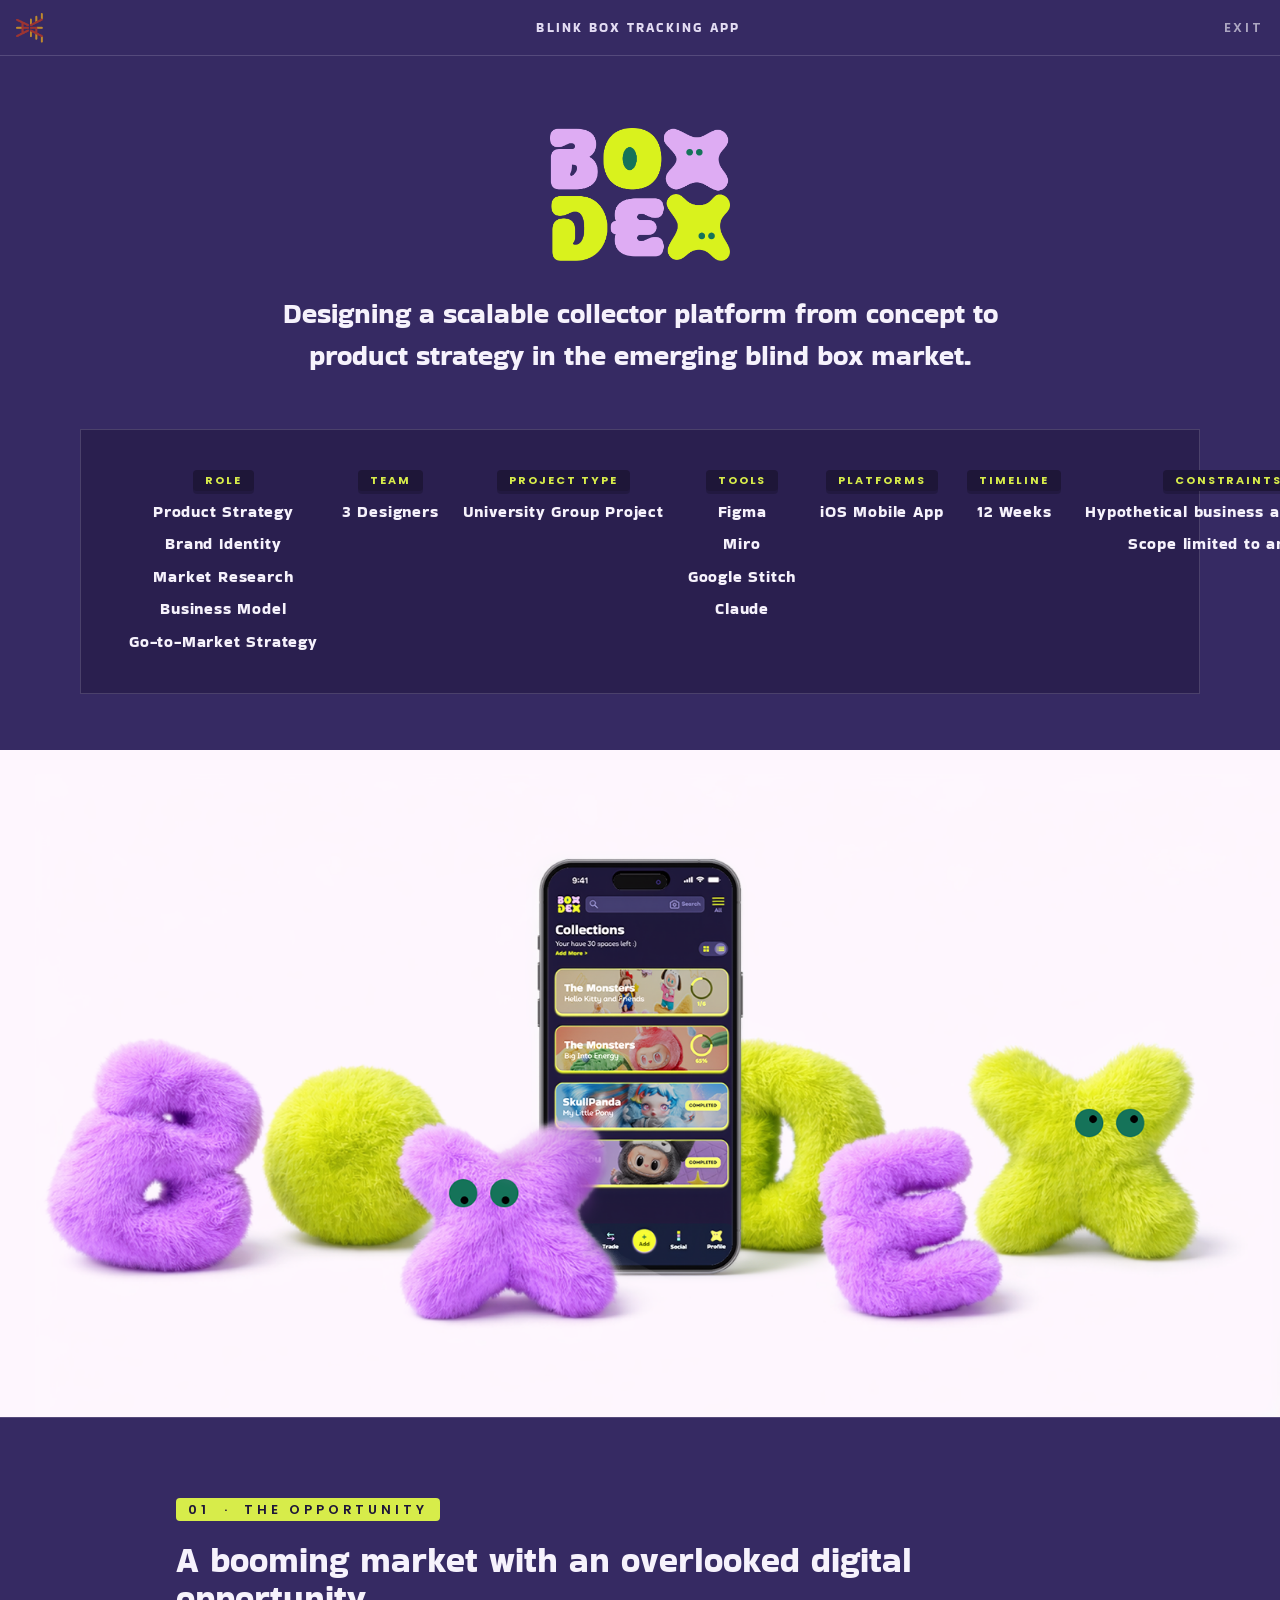
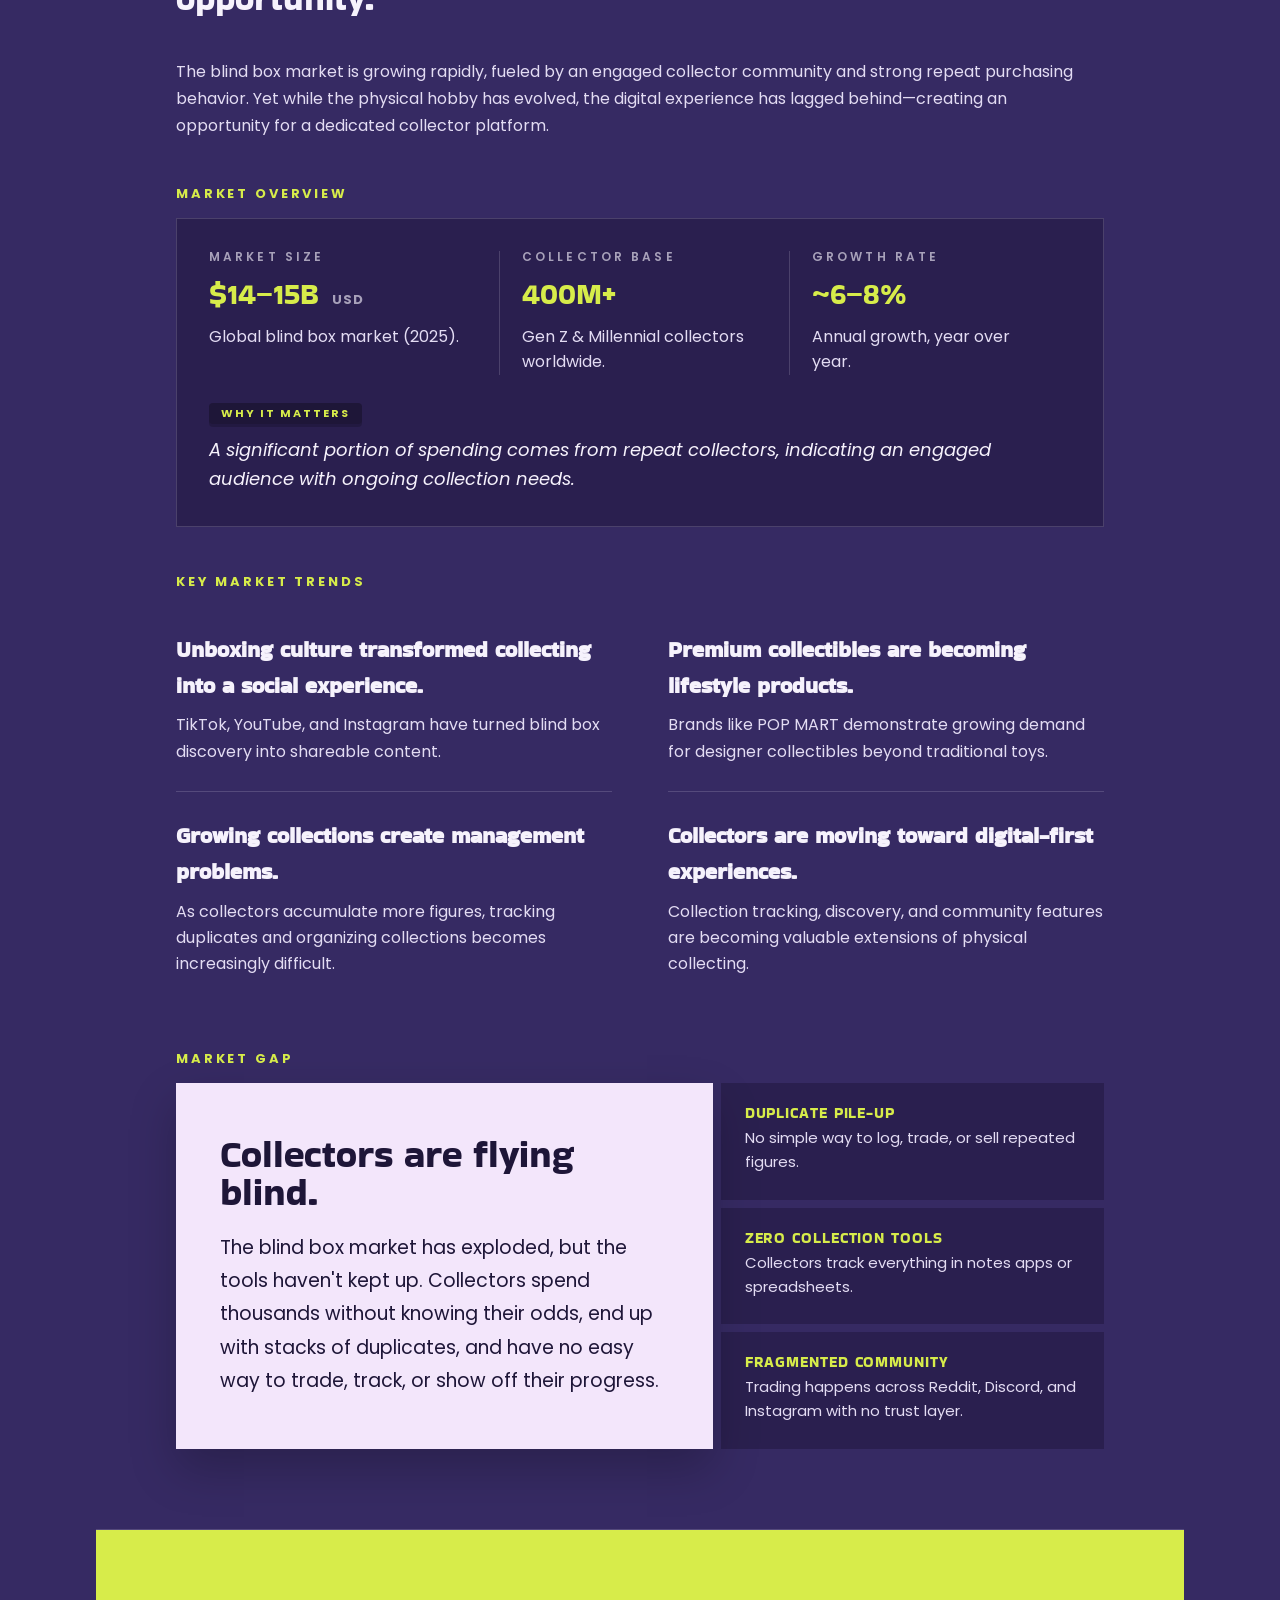
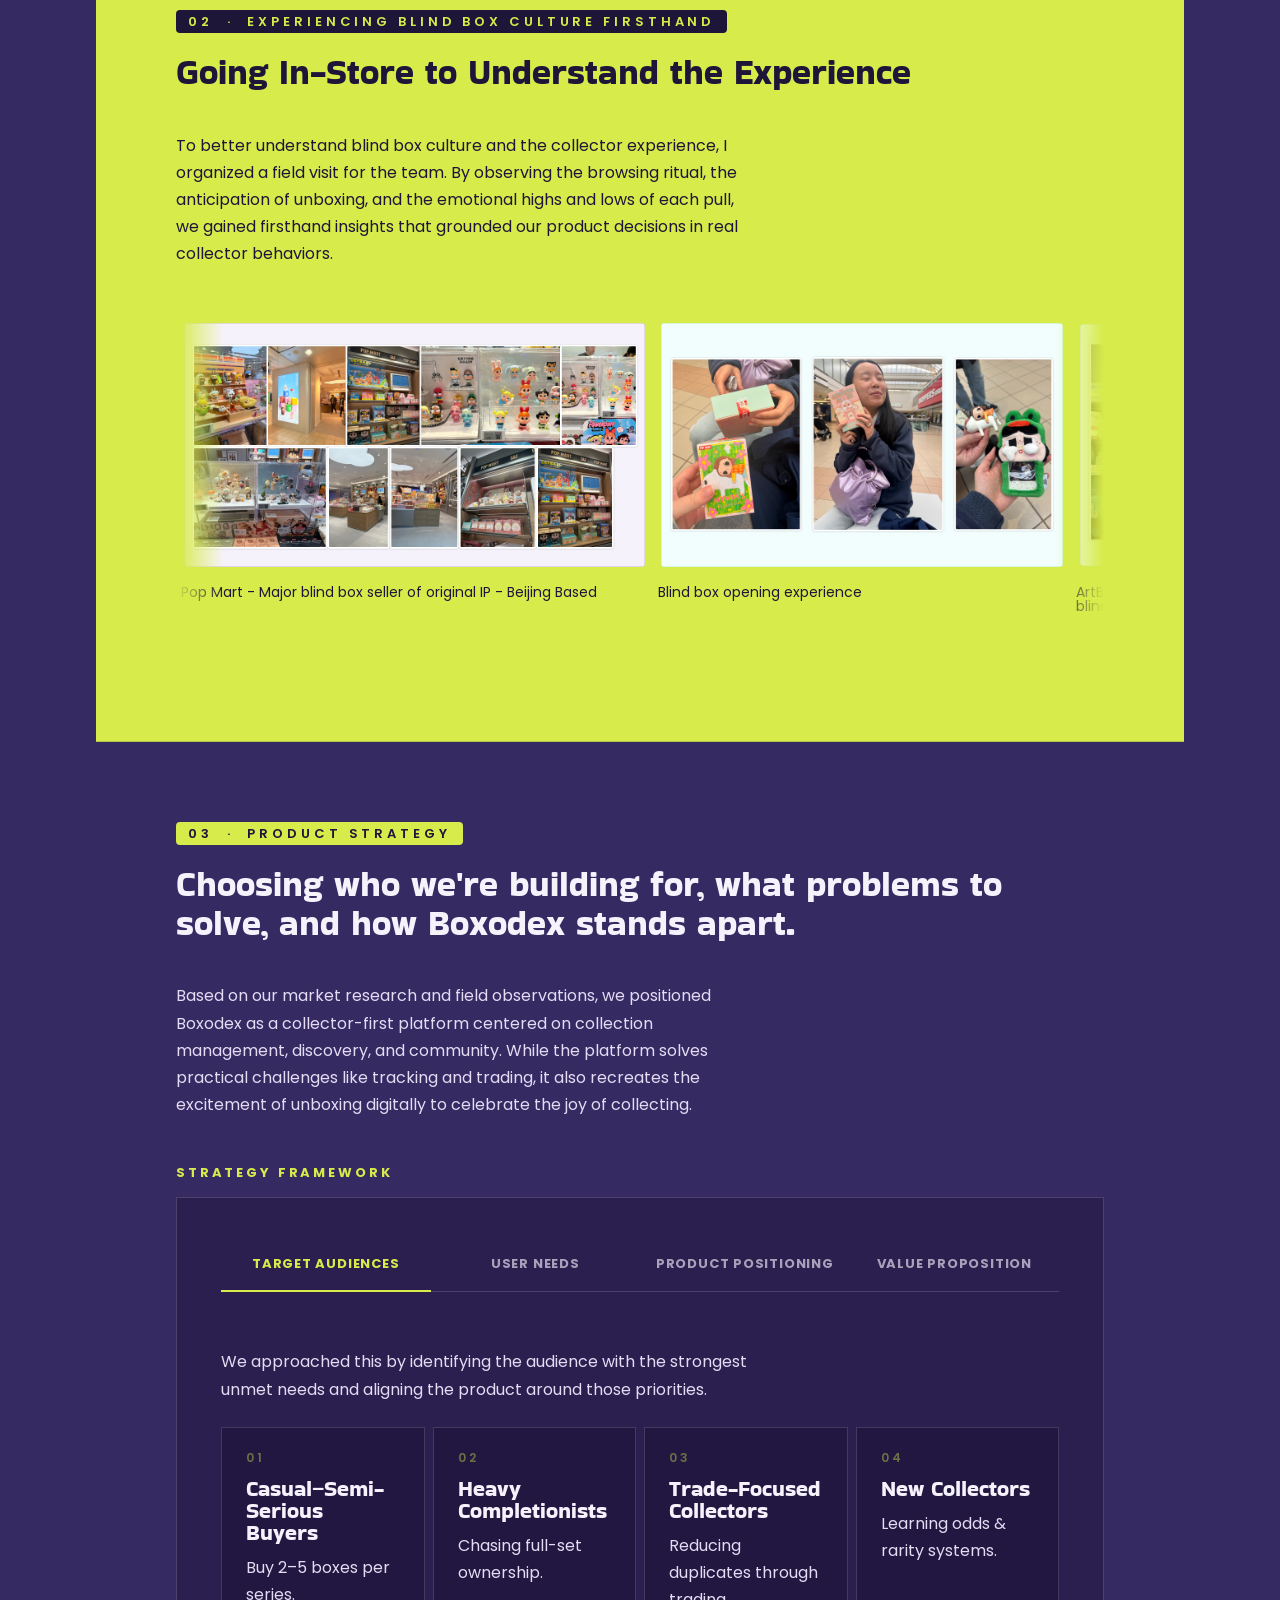
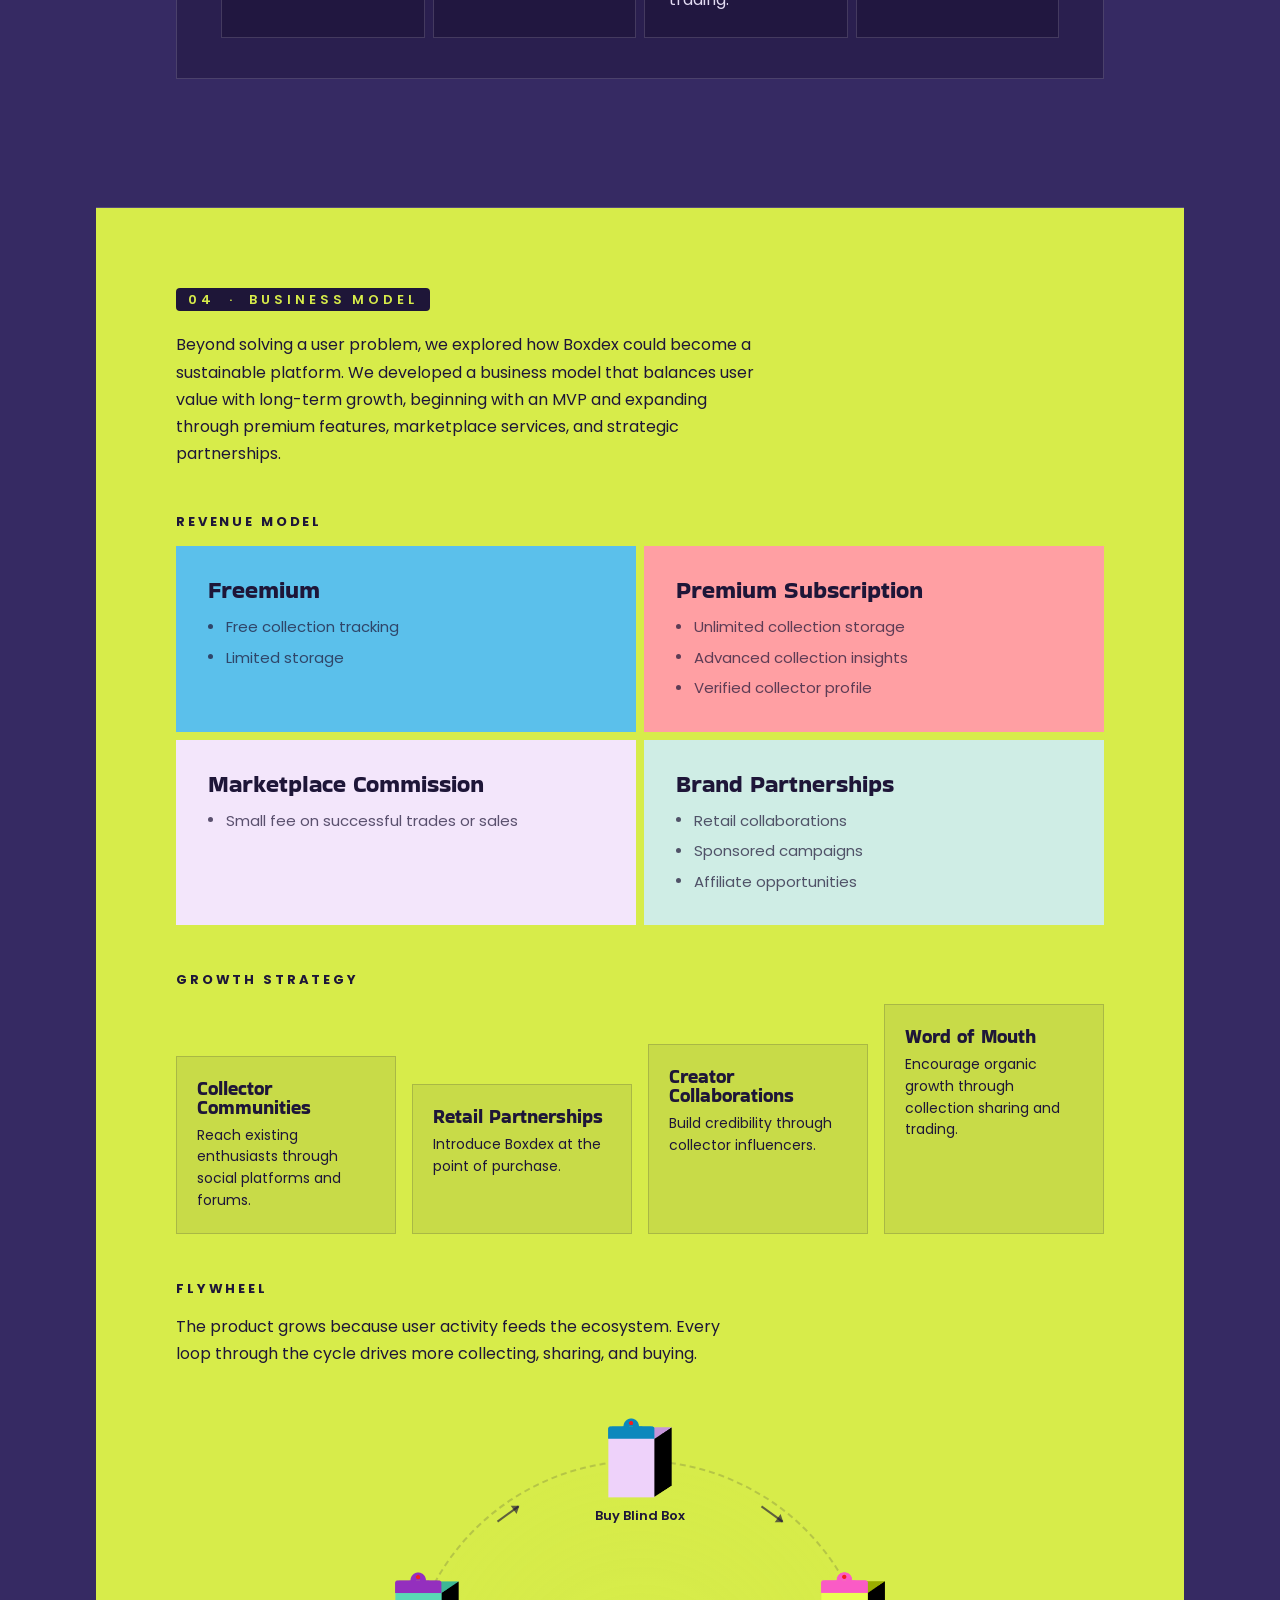
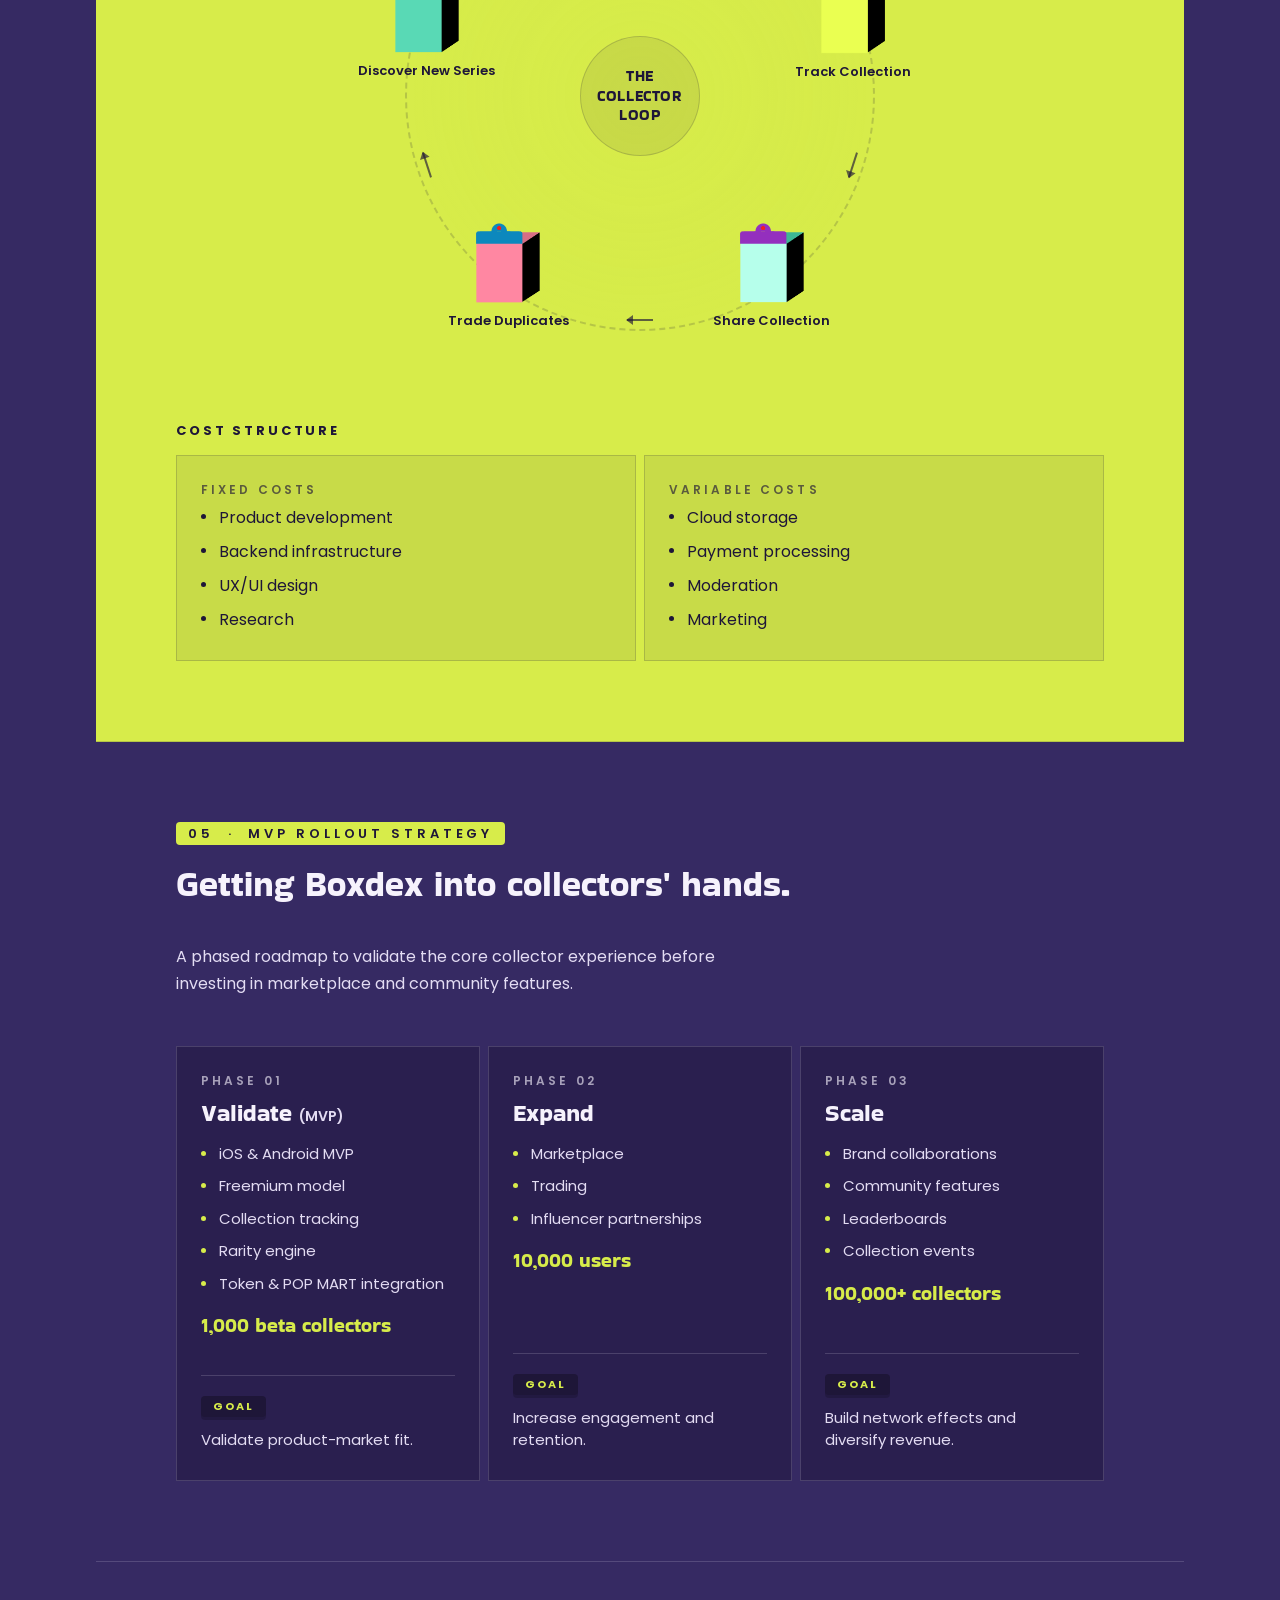
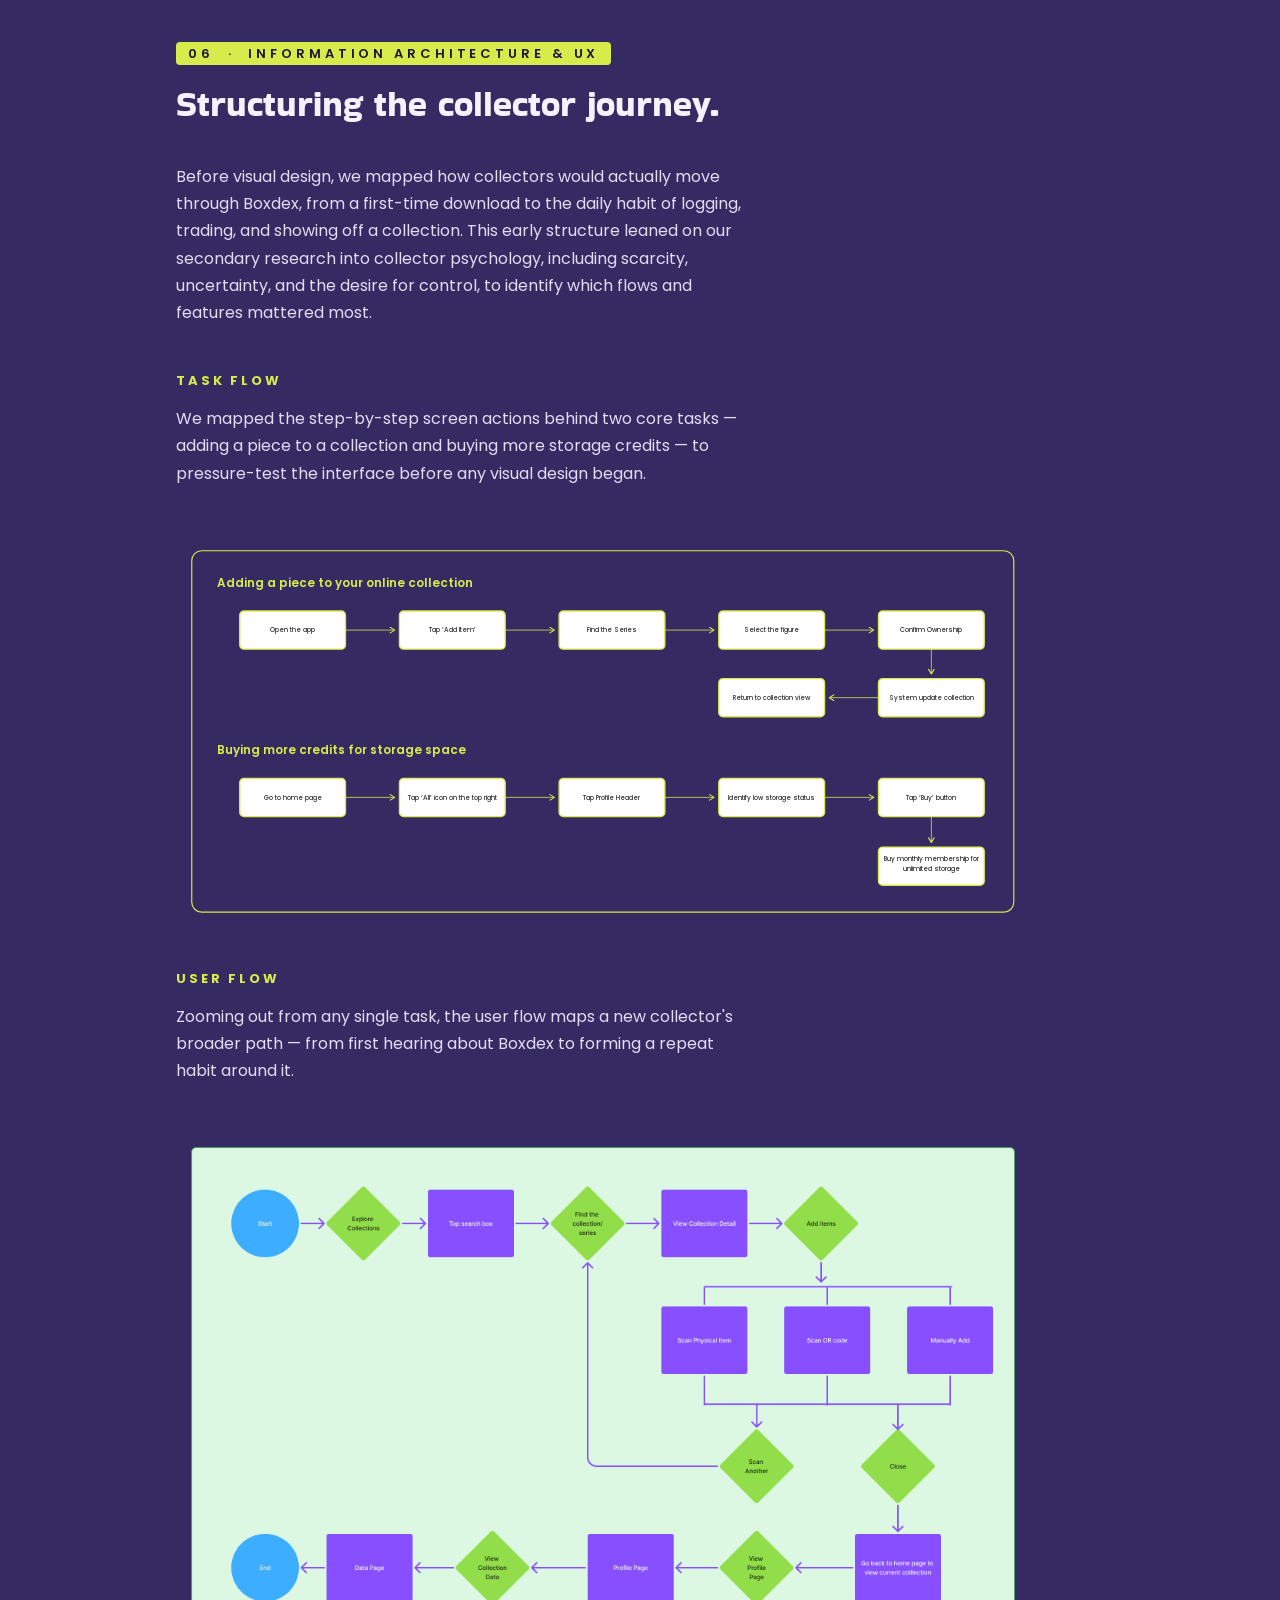
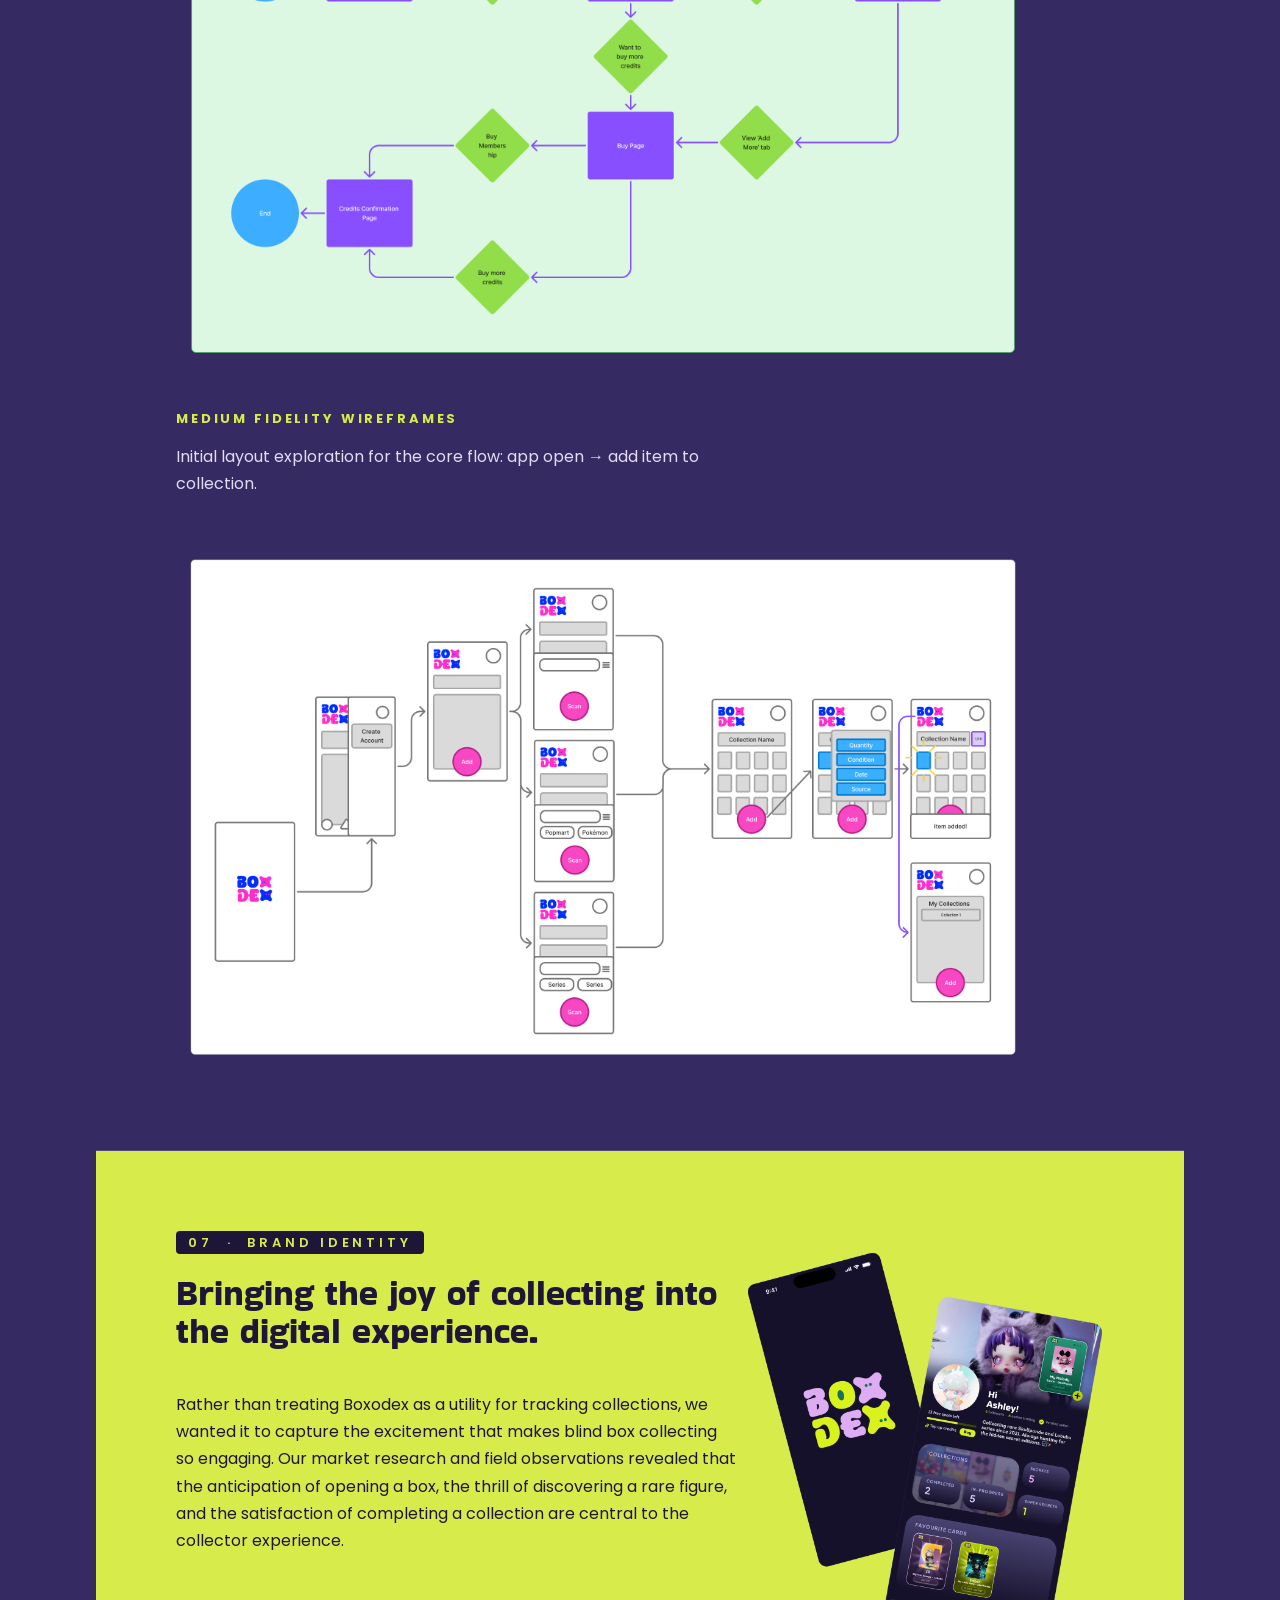
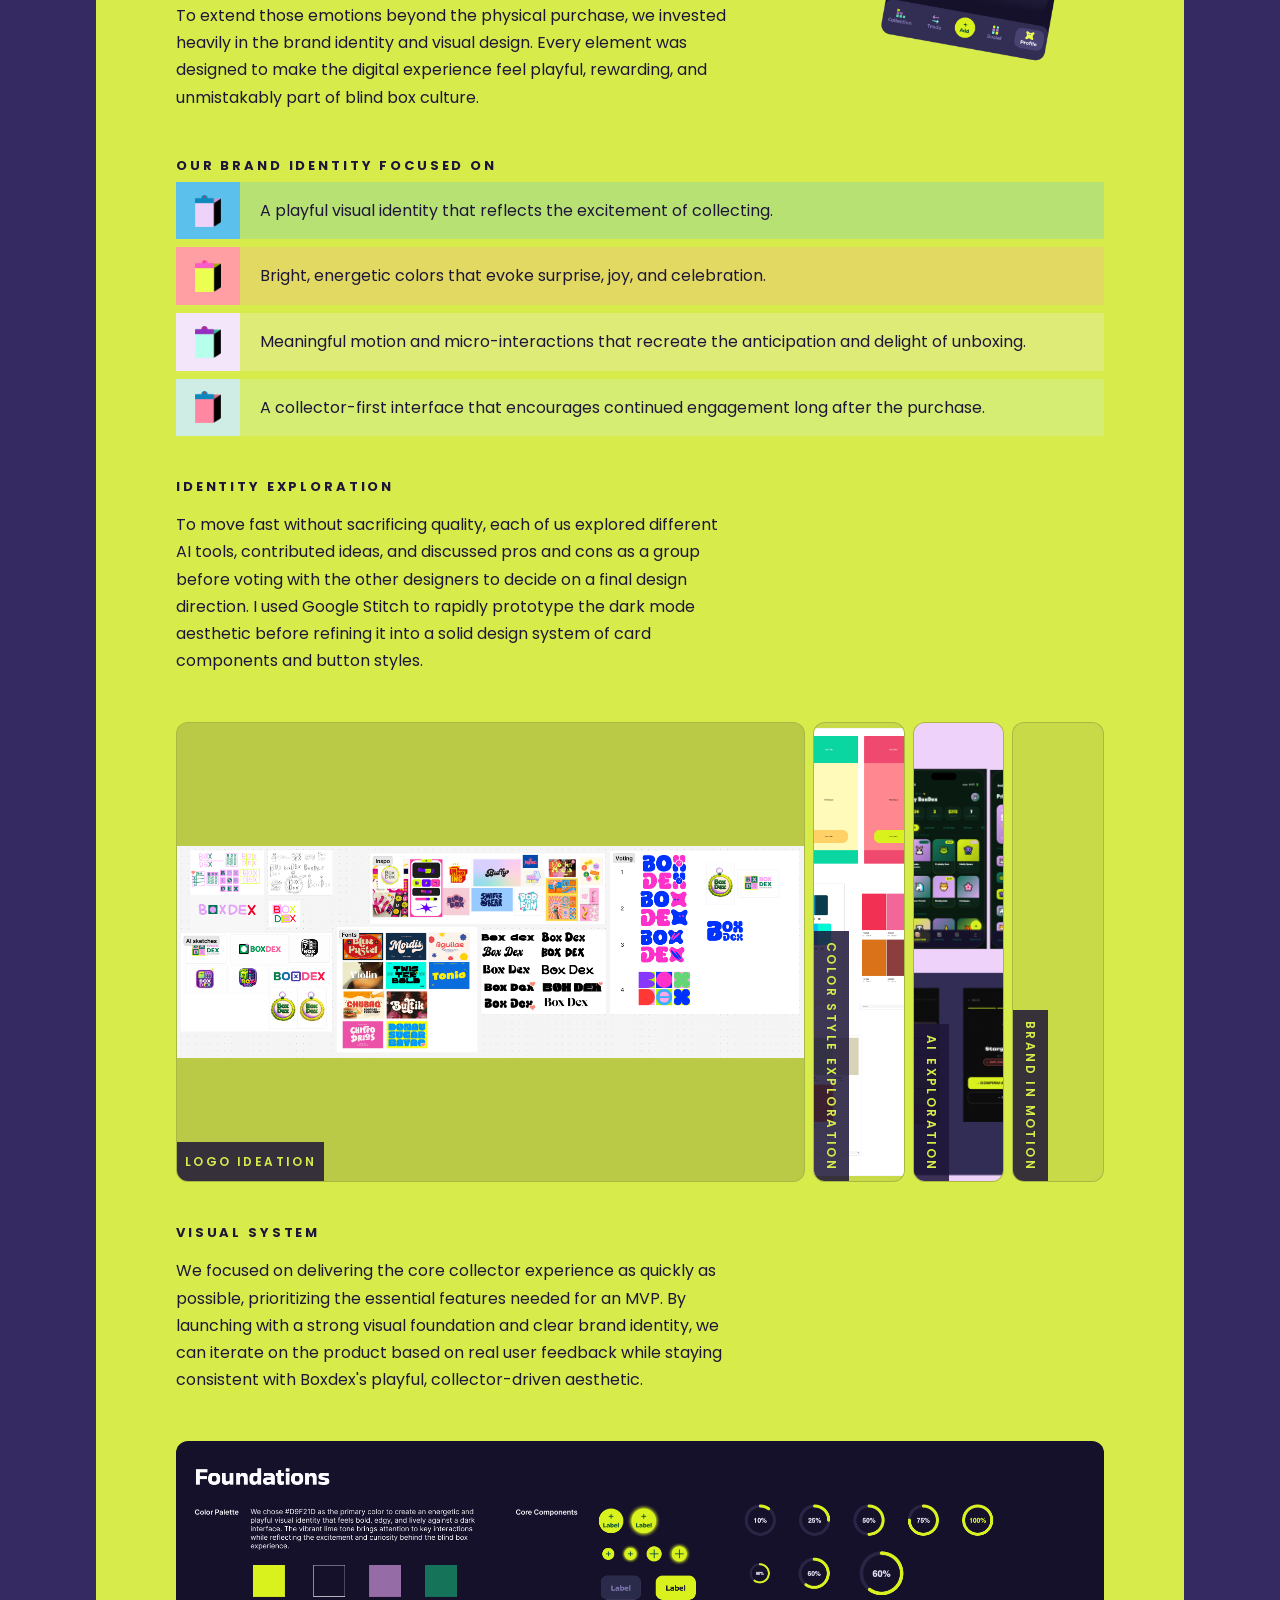
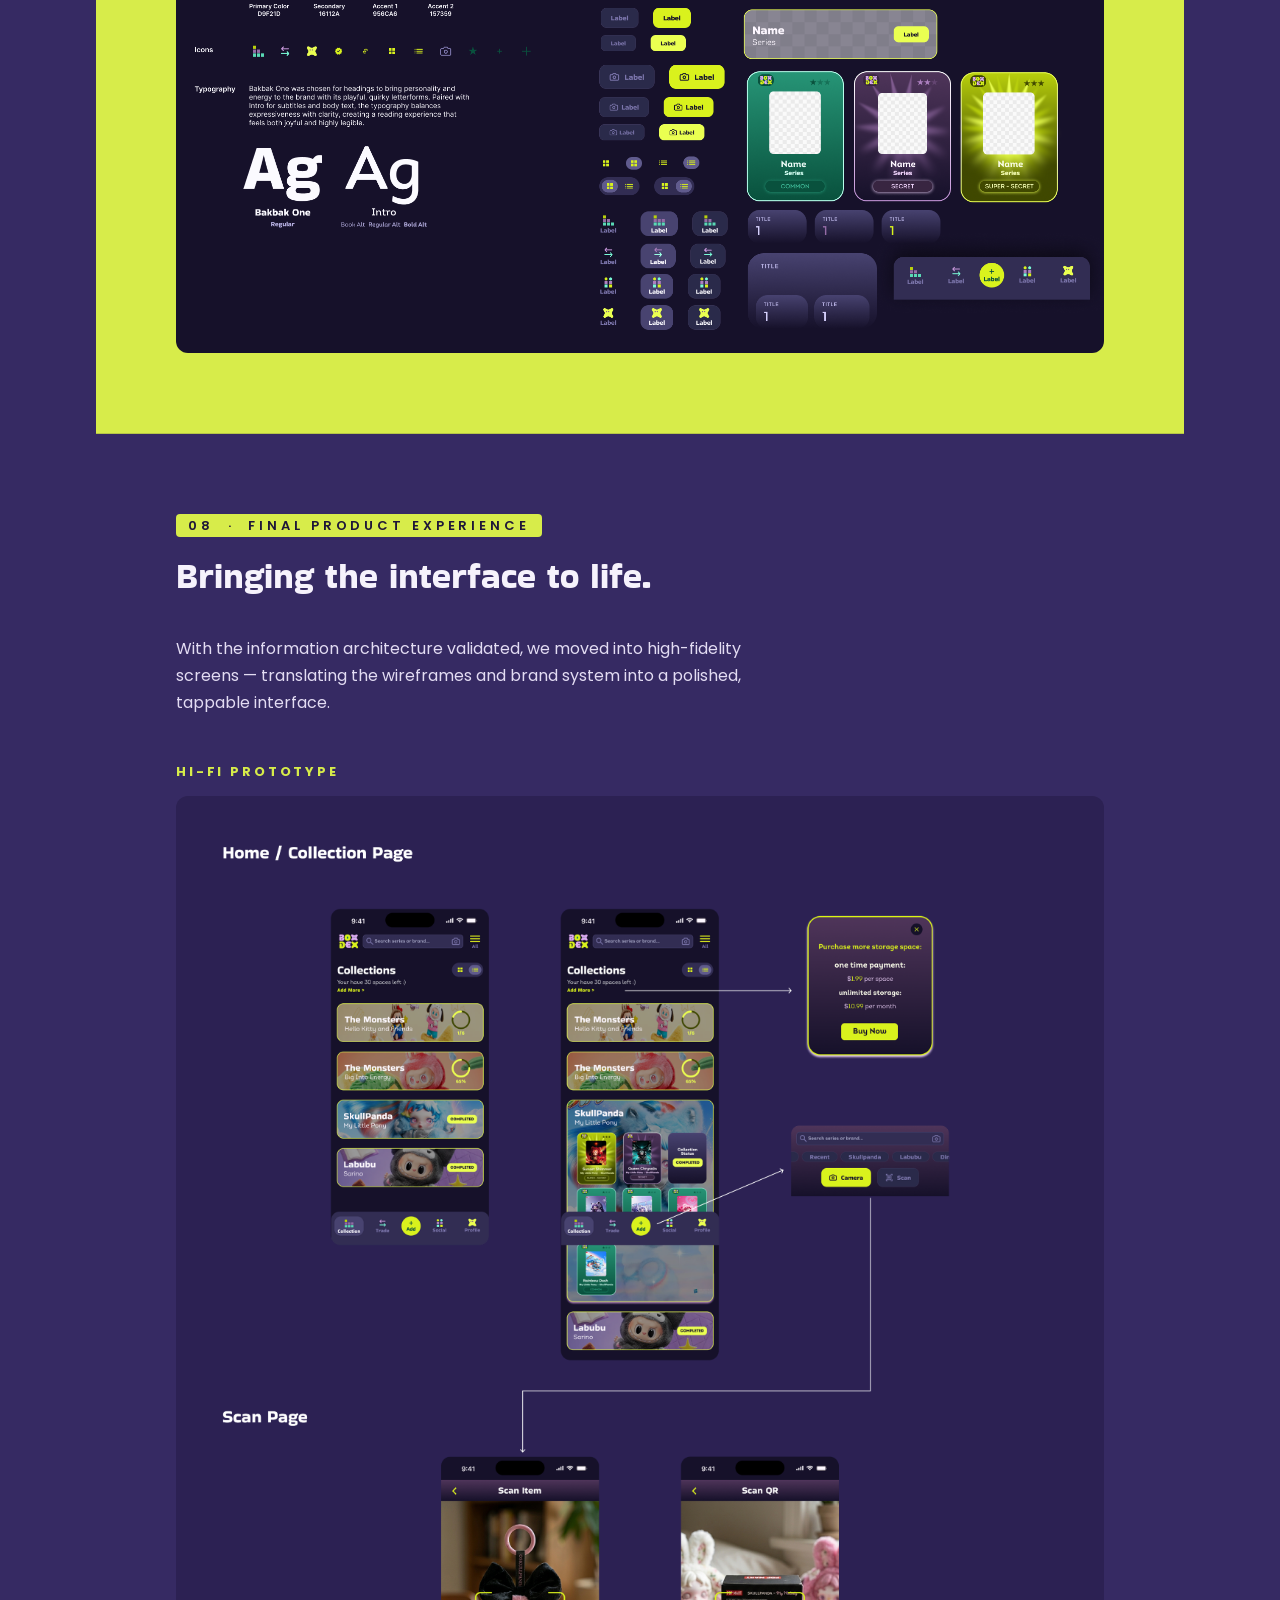
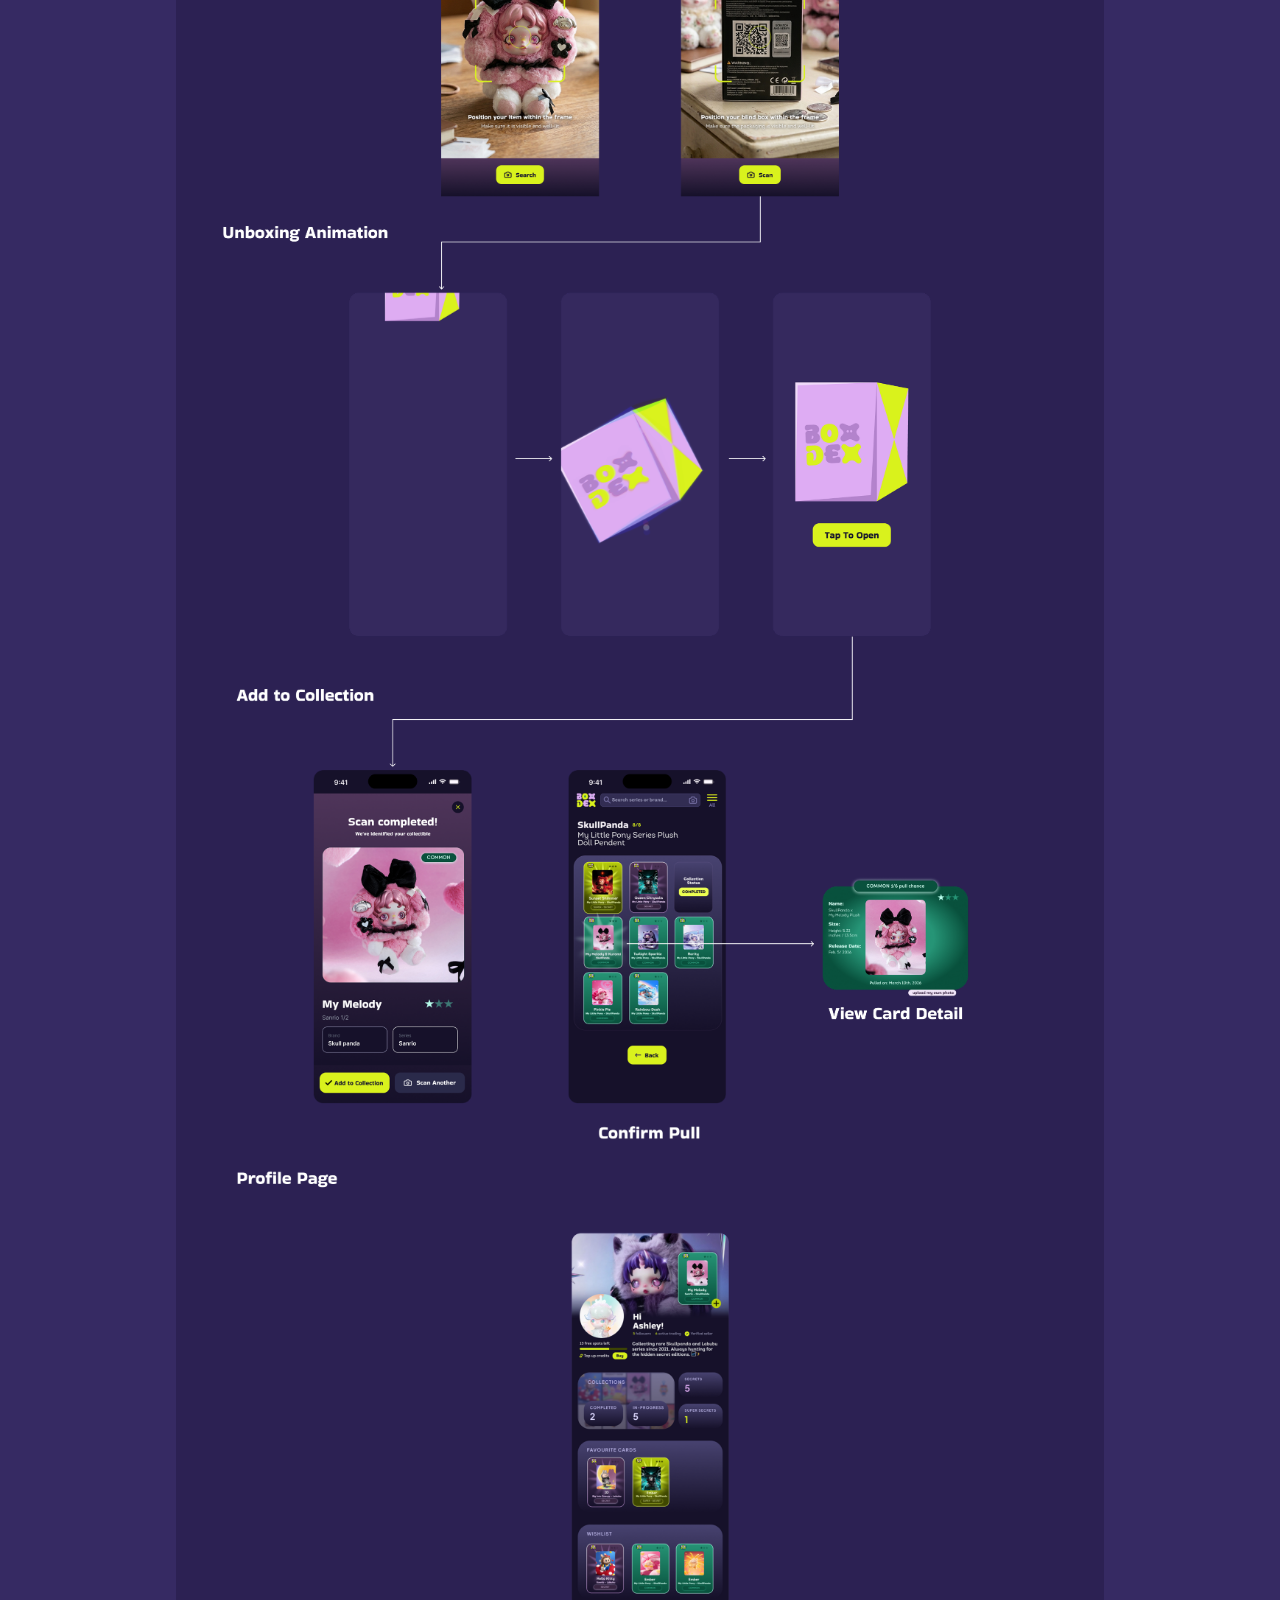
==== commit a459dbe2: "Finished Boxdex CS FInished Boxdex CS, working on COOKA" ====
--- a/blink-box-case-study.html
+++ b/blink-box-case-study.html
@@ -7,10 +7,11 @@
   <link rel="preconnect" href="https://fonts.googleapis.com" />
   <link rel="preconnect" href="https://fonts.gstatic.com" crossorigin />
   <link href="https://fonts.googleapis.com/css2?family=EB+Garamond:ital,wght@0,400;0,500;0,600;0,700;1,400;1,500&display=swap" rel="stylesheet" />
+  <link href="https://fonts.googleapis.com/css2?family=Bakbak+One&family=Poppins:wght@400;500;600;700&display=swap" rel="stylesheet" />
   <link rel="stylesheet" href="style.css" />
   <link rel="stylesheet" href="cooking-case-study.css" />
 </head>
-<body>
+<body class="cs-theme-boxdex">
 
   <!-- ── NAV ── -->
   <nav class="cs-nav">
@@ -21,319 +22,602 @@
     <a href="./index.html" class="cs-back">Exit</a>
   </nav>
 
+  <div class="cs-layout">
+  <div class="cs-main">
+
   <!-- ── HERO ── -->
   <section class="cs-hero">
     <div class="cs-hero-text">
-      <span class="cs-tag">BOXDEX &nbsp;·&nbsp; Solo Project &nbsp;·&nbsp; UX/UI &nbsp;·&nbsp; 10 Weeks</span>
-      <h1 class="cs-hero-title">Blink Box<br>Tracking App.</h1>
+      <img src="brand_assests/Boxdex Logo.png" alt="Boxdex logo" class="cs-hero-logo" />
       <div class="cs-hero-sub">
-        <p>Boxdex is a mobile app that gives blind box collectors a single place to track, trade, and show off their collections.</p>
-        <p>Blind box culture is deeply social — collectors hunt limited drops, swap duplicates, and take pride in rare finds. Yet there is no dedicated tool that captures that energy. Boxdex fills that gap.</p>
-        <p>By combining a personal inventory, a community marketplace, and a digital showcase, Boxdex turns a scattered hobby into a connected experience.</p>
-      </div>
-    </div>
-  </section>
-
-  <!-- ── META BAR ── -->
-  <div class="meta-bar">
-    <div class="meta-item">
-      <span class="meta-label">Role</span>
-      <span class="meta-value">UX/UI Designer</span>
-    </div>
-    <div class="meta-divider"></div>
-    <div class="meta-item">
-      <span class="meta-label">Responsibilities</span>
-      <span class="meta-value">Research · Visual Design · Prototyping</span>
-    </div>
-    <div class="meta-divider"></div>
-    <div class="meta-item">
-      <span class="meta-label">Project Type</span>
-      <span class="meta-value">Solo Project</span>
-    </div>
-    <div class="meta-divider"></div>
-    <div class="meta-item">
-      <span class="meta-label">Tools</span>
-      <span class="meta-value">Figma &nbsp;·&nbsp; Miro</span>
-    </div>
-    <div class="meta-divider"></div>
-    <div class="meta-item">
-      <span class="meta-label">Platforms</span>
-      <span class="meta-value">iOS Mobile App</span>
-    </div>
-    <div class="meta-divider"></div>
-    <div class="meta-item">
-      <span class="meta-label">Timeline</span>
-      <span class="meta-value">10 Weeks</span>
-    </div>
-    <div class="meta-divider"></div>
-    <div class="meta-item">
-      <span class="meta-label">Constraints</span>
-      <span class="meta-value">Solo · No existing brand</span>
-    </div>
-  </div>
-
-  <!-- ── TOC SIDEBAR ── -->
-  <nav class="toc-sidebar" aria-label="Page outline">
-    <a href="#problem"    class="toc-item"><span class="toc-num">01</span><span class="toc-label">Problem</span></a>
-    <a href="#research"   class="toc-item"><span class="toc-num">02</span><span class="toc-label">Research</span></a>
-    <a href="#insights"   class="toc-item"><span class="toc-num">03</span><span class="toc-label">Insights</span></a>
-    <a href="#user-flow"  class="toc-item"><span class="toc-num">04</span><span class="toc-label">User Flow</span></a>
-    <a href="#brand"      class="toc-item"><span class="toc-num">05</span><span class="toc-label">Brand</span></a>
-    <a href="#wireframes" class="toc-item"><span class="toc-num">06</span><span class="toc-label">Wireframes</span></a>
-    <a href="#prototype"  class="toc-item"><span class="toc-num">07</span><span class="toc-label">Prototype</span></a>
-    <a href="#solution"   class="toc-item"><span class="toc-num">08</span><span class="toc-label">Solution</span></a>
-    <a href="#reflection" class="toc-item"><span class="toc-num">09</span><span class="toc-label">Reflection</span></a>
-  </nav>
-
-  <!-- ── 01 THE PROBLEM ── -->
-  <section class="cs-section cs-section--split" id="problem">
-    <div class="cs-split-content">
-      <span class="cs-tag">01 &nbsp;·&nbsp; Problem</span>
-      <h2 class="cs-h2">Three gaps. One hobby ignored.</h2>
-
-      <div class="problems-grid">
-        <div class="problem-card">
-          <span class="problem-num">01</span>
-          <h3>No Inventory</h3>
-          <p>Collectors resort to spreadsheets and photo rolls to track what they own — there is no purpose-built tool for logging blind box figures and their variants.</p>
-        </div>
-        <div class="problem-card">
-          <span class="problem-num">02</span>
-          <h3>Duplicate Dead-ends</h3>
-          <p>Duplicate pulls are common but trading is scattered across Discord, Reddit, and Instagram DMs — fragmented, unsafe, and hard to search.</p>
-        </div>
-        <div class="problem-card">
-          <span class="problem-num">03</span>
-          <h3>No Showcase</h3>
-          <p>Collectors are proud of their shelves, but generic social apps don't give collections the visual treatment they deserve.</p>
-        </div>
-      </div>
-
-      <div class="insight-bar">
-        Collectors are not struggling to <em>find</em> figures — they are struggling to <em>manage</em> and <em>share</em> them.
-      </div>
-    </div>
-
-    <div class="cs-split-img">
-      <img src="brand_assests/Boxdex Cover Image.png" alt="Blind box collection" />
-      <span class="cs-split-caption">The blind box community is large, passionate, and completely underserved by existing apps.</span>
-    </div>
-  </section>
-
-  <!-- ── 02 RESEARCH ── -->
-  <section class="cs-section" id="research">
-    <span class="cs-tag">02 &nbsp;·&nbsp; Research</span>
-    <h2 class="cs-h2">Getting inside the collector mindset.</h2>
-
-    <div class="contribution-row">
-      <div class="contribution-block">
-        <span class="block-label">My contribution</span>
-        <p>I conducted all research, synthesised findings, defined the product direction, and led the end-to-end design from discovery through to high-fidelity prototype.</p>
-      </div>
-      <div class="contribution-block">
-        <span class="block-label">Project scope</span>
-        <p>Solo project — responsible for user research, information architecture, interaction design, visual design, and brand identity from scratch.</p>
-      </div>
-    </div>
-
-    <div class="research-grid">
-      <div class="research-card">
-        <span class="research-num">01</span>
-        <h4>User Interviews</h4>
-        <p>Spoke with active blind box collectors about their collecting habits, frustrations, and what they wish existed to manage their hobby.</p>
-      </div>
-      <div class="research-card">
-        <span class="research-num">02</span>
-        <h4>Competitive Analysis</h4>
-        <p>Evaluated general collection apps, resale platforms like StockX and Whatnot, and community tools to understand what already exists and what falls short.</p>
-      </div>
-      <div class="research-card">
-        <span class="research-num">03</span>
-        <h4>Community Research</h4>
-        <p>Observed collector communities on Reddit, Discord, and TikTok to understand language, culture, pain points, and what moments collectors value most.</p>
-      </div>
-      <div class="research-card">
-        <span class="research-num">04</span>
-        <h4>Persona Development</h4>
-        <p>Built three core collector personas — the casual unboxer, the serious trader, and the display-focused curator — to guide design decisions.</p>
-      </div>
-      <div class="research-card">
-        <span class="research-num">05</span>
-        <h4>Survey</h4>
-        <p>Distributed a survey to blind box communities to quantify pain points and validate that fragmentation was the dominant frustration.</p>
-      </div>
-      <div class="research-card">
-        <span class="research-num">06</span>
-        <h4>Heuristic Evaluation</h4>
-        <p>Ran heuristic evaluations on the closest competitors to identify usability gaps and patterns worth borrowing or avoiding.</p>
-      </div>
-    </div>
-
-    <blockquote class="pull-quote">
-      "I have a spreadsheet, a notes app, and three Instagram chats going just to manage my duplicates."
-    </blockquote>
-  </section>
-
-  <!-- ── 03 INSIGHTS ── -->
-  <section class="cs-section cs-section--alt" id="insights">
-    <span class="cs-tag">03 &nbsp;·&nbsp; Insights</span>
-    <h2 class="cs-h2">What the research actually told us.</h2>
-
-    <div class="insights-grid">
-      <div class="insight-card">
-        <span class="insight-stat">8</span>
-        <p>user interviews conducted across casual collectors and serious traders to map the full spectrum of collecting behaviour.</p>
-      </div>
-      <div class="insight-card">
-        <span class="insight-stat">↑</span>
-        <p>Strong desire for a trusted trading space — most collectors had been burned by scams or ghosted on generic resale platforms.</p>
-      </div>
-      <div class="insight-card">
-        <span class="insight-stat">↓</span>
-        <p>No existing app was purpose-built for blind boxes. Collectors adapted general-purpose tools, all imperfectly.</p>
-      </div>
-      <div class="insight-card">
-        <span class="insight-stat">→</span>
-        <p>The showcase dimension was underestimated by competitors — collectors wanted to <em>display</em> as much as track and trade.</p>
-      </div>
-    </div>
-  </section>
-
-  <!-- ── 04 USER FLOW ── -->
-  <section class="cs-section" id="user-flow">
-    <span class="cs-tag">04 &nbsp;·&nbsp; User Flow</span>
-    <h2 class="cs-h2">Mapping the collector journey.</h2>
-    <p class="section-intro">The three core flows — Log, Trade, and Showcase — were designed to feel distinct but deeply connected, so a collector could move between them without losing context.</p>
-
-    <div class="flow-diagram">
-      <div class="flow-step">
-        <div class="flow-step-dot"></div>
-        <span class="flow-step-num">01</span>
-        <span class="flow-step-label">Unbox<br>&amp; Log</span>
-      </div>
-      <div class="flow-arrow">→</div>
-      <div class="flow-step">
-        <div class="flow-step-dot"></div>
-        <span class="flow-step-num">02</span>
-        <span class="flow-step-label">Flag<br>Duplicates</span>
-      </div>
-      <div class="flow-arrow">→</div>
-      <div class="flow-step">
-        <div class="flow-step-dot"></div>
-        <span class="flow-step-num">03</span>
-        <span class="flow-step-label">List<br>for Trade</span>
-      </div>
-      <div class="flow-arrow">→</div>
-      <div class="flow-step">
-        <div class="flow-step-dot"></div>
-        <span class="flow-step-num">04</span>
-        <span class="flow-step-label">Match<br>&amp; Chat</span>
-      </div>
-      <div class="flow-arrow">→</div>
-      <div class="flow-step">
-        <div class="flow-step-dot"></div>
-        <span class="flow-step-num">05</span>
-        <span class="flow-step-label">Showcase<br>Collection</span>
-      </div>
-    </div>
-  </section>
-
-  <!-- ── 05 BRAND IDENTITY ── -->
+        <p>Designing a scalable collector platform from concept to product strategy in the emerging blind box market.</p>
+      </div>
+      <div class="meta-bar">
+        <div class="meta-item">
+          <span class="meta-label">Role</span>
+          <span class="meta-value">Product Strategy</span>
+          <span class="meta-value">Brand Identity</span>
+          <span class="meta-value">Market Research</span>
+          <span class="meta-value">Business Model</span>
+          <span class="meta-value">Go-to-Market Strategy</span>
+        </div>
+        <div class="meta-item">
+          <span class="meta-label">Team</span>
+          <span class="meta-value">3 Designers</span>
+        </div>
+        <div class="meta-item">
+          <span class="meta-label">Project Type</span>
+          <span class="meta-value">University Group Project</span>
+        </div>
+        <div class="meta-item">
+          <span class="meta-label">Tools</span>
+          <span class="meta-value">Figma</span>
+          <span class="meta-value">Miro</span>
+          <span class="meta-value">Google Stitch</span>
+          <span class="meta-value">Claude</span>
+        </div>
+        <div class="meta-item">
+          <span class="meta-label">Platforms</span>
+          <span class="meta-value">iOS Mobile App</span>
+        </div>
+        <div class="meta-item">
+          <span class="meta-label">Timeline</span>
+          <span class="meta-value">12 Weeks</span>
+        </div>
+        <div class="meta-item">
+          <span class="meta-label">Constraints</span>
+          <span class="meta-value">Hypothetical business assumptions</span>
+          <span class="meta-value">Scope limited to an MVP</span>
+        </div>
+      </div>
+    </div>
+    <div class="cs-hero-img">
+      <img src="brand_assests/Boxdex Cover 2.png" alt="Boxdex app collection screen surrounded by fuzzy BOXDEX letter mascots" />
+    </div>
+  </section>
+
+  <!-- ── 01 THE OPPORTUNITY ── -->
+  <section class="cs-section" id="opportunity">
+    <span class="cs-tag">01 &nbsp;·&nbsp; The Opportunity</span>
+    <h2 class="cs-h2">A booming market with an overlooked digital opportunity.</h2>
+    <p class="section-intro section-intro--full">The blind box market is growing rapidly, fueled by an engaged collector community and strong repeat purchasing behavior. Yet while the physical hobby has evolved, the digital experience has lagged behind—creating an opportunity for a dedicated collector platform.</p>
+
+    <span class="sub-tag">Market Overview</span>
+    <div class="stat-block">
+      <div class="stat-grid">
+        <div class="stat-card">
+          <span class="block-label">Market Size</span>
+          <span class="stat-value">$14–15B <small>USD</small></span>
+          <p>Global blind box market (2025).</p>
+        </div>
+        <div class="stat-card">
+          <span class="block-label">Collector Base</span>
+          <span class="stat-value">400M+</span>
+          <p>Gen Z &amp; Millennial collectors worldwide.</p>
+        </div>
+        <div class="stat-card">
+          <span class="block-label">Growth Rate</span>
+          <span class="stat-value">~6–8%</span>
+          <p>Annual growth, year over year.</p>
+        </div>
+      </div>
+
+      <div class="stat-finding">
+        <span class="finding-tag">Why It Matters</span>
+        <p>A significant portion of spending comes from repeat collectors, indicating an engaged audience with ongoing collection needs.</p>
+      </div>
+    </div>
+
+    <span class="sub-tag">Key Market Trends</span>
+    <div class="trend-grid">
+      <div class="trend-item">
+        <p><strong>Unboxing culture transformed collecting into a social experience.</strong> TikTok, YouTube, and Instagram have turned blind box discovery into shareable content.</p>
+      </div>
+      <div class="trend-item">
+        <p><strong>Premium collectibles are becoming lifestyle products.</strong> Brands like POP MART demonstrate growing demand for designer collectibles beyond traditional toys.</p>
+      </div>
+      <div class="trend-item">
+        <p><strong>Growing collections create management problems.</strong> As collectors accumulate more figures, tracking duplicates and organizing collections becomes increasingly difficult.</p>
+      </div>
+      <div class="trend-item">
+        <p><strong>Collectors are moving toward digital-first experiences.</strong> Collection tracking, discovery, and community features are becoming valuable extensions of physical collecting.</p>
+      </div>
+    </div>
+
+    <span class="sub-tag">Market Gap</span>
+    <div class="gap-grid">
+      <div class="gap-main">
+        <h3>Collectors are flying blind.</h3>
+        <p>The blind box market has exploded, but the tools haven't kept up. Collectors spend thousands without knowing their odds, end up with stacks of duplicates, and have no easy way to trade, track, or show off their progress.</p>
+      </div>
+      <div class="gap-list">
+        <div class="gap-item">
+          <div>
+            <h4>Duplicate Pile-Up</h4>
+            <p>No simple way to log, trade, or sell repeated figures.</p>
+          </div>
+        </div>
+        <div class="gap-item">
+          <div>
+            <h4>Zero Collection Tools</h4>
+            <p>Collectors track everything in notes apps or spreadsheets.</p>
+          </div>
+        </div>
+        <div class="gap-item">
+          <div>
+            <h4>Fragmented Community</h4>
+            <p>Trading happens across Reddit, Discord, and Instagram with no trust layer.</p>
+          </div>
+        </div>
+      </div>
+    </div>
+  </section>
+
+  <!-- ── 02 UNDERSTANDING USERS ── -->
+  <section class="cs-section cs-section--alt" id="users">
+    <span class="cs-tag">02 &nbsp;·&nbsp; Experiencing Blind Box Culture Firsthand</span>
+    <h2 class="cs-h2">Going In-Store to Understand the Experience</h2>
+    <p class="section-intro">To better understand blind box culture and the collector experience, I organized a field visit for the team. By observing the browsing ritual, the anticipation of unboxing, and the emotional highs and lows of each pull, we gained firsthand insights that grounded our product decisions in real collector behaviors.</p>
+
+    <div class="field-visit-marquee">
+      <div class="field-visit-track">
+        <figure class="field-visit-item">
+          <img src="brand_assests/Branding Exploration - BoxDex (Copy).png" alt="Pop Mart, a major Beijing-based blind box seller of original IP" />
+          <figcaption>Pop Mart - Major blind box seller of original IP - Beijing Based</figcaption>
+        </figure>
+        <figure class="field-visit-item">
+          <img src="brand_assests/2Branding Exploration - BoxDex (Copy).png" alt="Blind box opening experience — unboxing Pop Mart and Sixbao figures at a mall" />
+          <figcaption>Blind box opening experience</figcaption>
+        </figure>
+        <figure class="field-visit-item">
+          <img src="brand_assests/3Branding Exploration - BoxDex (Copy).png" alt="ArtBox, a Vancouver-based Kpop/Kmakeup/stationery store expanding into blind boxes" />
+          <figcaption>ArtBox - Mainly Kpop/Kmakeup/Stationary store also expanding into blind boxes - Vancouver Based</figcaption>
+        </figure>
+        <figure class="field-visit-item">
+          <img src="brand_assests/4Branding Exploration - BoxDex (Copy).png" alt="Token, a Vancouver-based seller of fan merch and blind boxes, both original and third-party IP" />
+          <figcaption>Token - Seller of fan merch, and blind boxes, both original and 3rd party IP - Vancouver Based</figcaption>
+        </figure>
+        <figure class="field-visit-item" aria-hidden="true">
+          <img src="brand_assests/Branding Exploration - BoxDex (Copy).png" alt="" />
+          <figcaption>Pop Mart - Major blind box seller of original IP - Beijing Based</figcaption>
+        </figure>
+        <figure class="field-visit-item" aria-hidden="true">
+          <img src="brand_assests/2Branding Exploration - BoxDex (Copy).png" alt="" />
+          <figcaption>Blind box opening experience</figcaption>
+        </figure>
+        <figure class="field-visit-item" aria-hidden="true">
+          <img src="brand_assests/3Branding Exploration - BoxDex (Copy).png" alt="" />
+          <figcaption>ArtBox - Mainly Kpop/Kmakeup/Stationary store also expanding into blind boxes - Vancouver Based</figcaption>
+        </figure>
+        <figure class="field-visit-item" aria-hidden="true">
+          <img src="brand_assests/4Branding Exploration - BoxDex (Copy).png" alt="" />
+          <figcaption>Token - Seller of fan merch, and blind boxes, both original and 3rd party IP - Vancouver Based</figcaption>
+        </figure>
+      </div>
+    </div>
+
+  </section>
+
+  <!-- ── 03 PRODUCT STRATEGY ── -->
+  <section class="cs-section" id="strategy">
+    <span class="cs-tag">03 &nbsp;·&nbsp; Product Strategy</span>
+    <h2 class="cs-h2">Choosing who we're building for, what problems to solve, and how Boxodex stands apart.</h2>
+    <p class="section-intro">Based on our market research and field observations, we positioned Boxodex as a collector-first platform centered on collection management, discovery, and community. While the platform solves practical challenges like tracking and trading, it also recreates the excitement of unboxing digitally to celebrate the joy of collecting.</p>
+
+    <span class="sub-tag">Strategy Framework</span>
+
+    <div class="wwd-block">
+      <div class="tag-toggle-group" role="tablist">
+        <button class="tag-toggle active" type="button" data-tab="target-audiences" aria-selected="true">Target Audiences</button>
+        <button class="tag-toggle" type="button" data-tab="user-needs" aria-selected="false">User Needs</button>
+        <button class="tag-toggle" type="button" data-tab="product-positioning" aria-selected="false">Product Positioning</button>
+        <button class="tag-toggle" type="button" data-tab="value-proposition" aria-selected="false">Value Proposition</button>
+      </div>
+
+      <div class="tag-panel active" data-panel="target-audiences">
+        <p class="section-intro">We approached this by identifying the audience with the strongest unmet needs and aligning the product around those priorities.</p>
+        <div class="research-grid">
+          <div class="research-card">
+            <span class="research-num">01</span>
+            <h4>Casual–Semi-Serious Buyers</h4>
+            <p>Buy 2–5 boxes per series.</p>
+          </div>
+          <div class="research-card">
+            <span class="research-num">02</span>
+            <h4>Heavy Completionists</h4>
+            <p>Chasing full-set ownership.</p>
+          </div>
+          <div class="research-card">
+            <span class="research-num">03</span>
+            <h4>Trade-Focused Collectors</h4>
+            <p>Reducing duplicates through trading.</p>
+          </div>
+          <div class="research-card">
+            <span class="research-num">04</span>
+            <h4>New Collectors</h4>
+            <p>Learning odds &amp; rarity systems.</p>
+          </div>
+        </div>
+      </div>
+
+      <div class="tag-panel" data-panel="user-needs">
+        <p class="section-intro">Collectors need more than a place to buy. They need a way to manage, discover, and connect.</p>
+        <div class="needs-grid">
+          <div class="needs-card">
+            <h4>Track Collections</h4>
+            <p>Collectors need an easier way to organize their figures, monitor what they own, and identify missing pieces.</p>
+          </div>
+          <div class="needs-card">
+            <h4>Reduce Duplicates</h4>
+            <p>Collectors need better ways to manage duplicate figures and discover opportunities for trading.</p>
+          </div>
+          <div class="needs-card">
+            <h4>Connect with Collectors</h4>
+            <p>Collectors need a trusted space to share collections, exchange figures, and engage with the community.</p>
+          </div>
+        </div>
+      </div>
+
+      <div class="tag-panel" data-panel="product-positioning">
+        <h3 class="panel-heading">The digital home for blind box collectors</h3>
+        <p class="section-intro">Boxodex is a collector-first platform built specifically for blind box culture. Unlike generic inventory apps, it combines collection tracking, rarity insights, and community features into one dedicated experience.</p>
+
+        <span class="block-label">Positioning Principles</span>
+        <ul class="panel-list">
+          <li class="panel-list-item">Built for collector culture, not generic inventory management</li>
+          <li class="panel-list-item">Rarity and discovery are central to the experience</li>
+          <li class="panel-list-item">Community comes before transactions</li>
+        </ul>
+      </div>
+
+      <div class="tag-panel" data-panel="value-proposition">
+        <h3 class="panel-heading">Turning blind box collecting into a more connected and rewarding experience</h3>
+
+        <span class="block-label">Boxodex Helps Collectors</span>
+        <ul class="panel-list">
+          <li class="panel-list-item">Organize and showcase their collections</li>
+          <li class="panel-list-item">Track every pull and celebrate rare finds</li>
+          <li class="panel-list-item">Trade duplicate figures with ease</li>
+          <li class="panel-list-item">Connect with fellow collectors through a dedicated community</li>
+        </ul>
+      </div>
+    </div>
+  </section>
+
+  <!-- ── 04 BUSINESS MODEL ── -->
+  <section class="cs-section cs-section--alt" id="business-model">
+    <span class="cs-tag">04 &nbsp;·&nbsp; Business Model</span>
+    <p class="section-intro">Beyond solving a user problem, we explored how Boxdex could become a sustainable platform. We developed a business model that balances user value with long-term growth, beginning with an MVP and expanding through premium features, marketplace services, and strategic partnerships.</p>
+
+    <span class="sub-tag">Revenue Model</span>
+    <div class="revenue-grid">
+      <div class="revenue-card">
+        <h4>Freemium</h4>
+        <ul>
+          <li>Free collection tracking</li>
+          <li>Limited storage</li>
+        </ul>
+      </div>
+      <div class="revenue-card">
+        <h4>Premium Subscription</h4>
+        <ul>
+          <li>Unlimited collection storage</li>
+          <li>Advanced collection insights</li>
+          <li>Verified collector profile</li>
+        </ul>
+      </div>
+      <div class="revenue-card">
+        <h4>Marketplace Commission</h4>
+        <ul>
+          <li>Small fee on successful trades or sales</li>
+        </ul>
+      </div>
+      <div class="revenue-card">
+        <h4>Brand Partnerships</h4>
+        <ul>
+          <li>Retail collaborations</li>
+          <li>Sponsored campaigns</li>
+          <li>Affiliate opportunities</li>
+        </ul>
+      </div>
+    </div>
+
+    <span class="sub-tag">Growth Strategy</span>
+    <div class="channel-sequence">
+      <div class="channel-seq-step channel-seq-step--1">
+        <h4>Collector Communities</h4>
+        <p>Reach existing enthusiasts through social platforms and forums.</p>
+      </div>
+      <div class="channel-seq-step channel-seq-step--2">
+        <h4>Retail Partnerships</h4>
+        <p>Introduce Boxdex at the point of purchase.</p>
+      </div>
+      <div class="channel-seq-step channel-seq-step--3">
+        <h4>Creator Collaborations</h4>
+        <p>Build credibility through collector influencers.</p>
+      </div>
+      <div class="channel-seq-step channel-seq-step--4">
+        <h4>Word of Mouth</h4>
+        <p>Encourage organic growth through collection sharing and trading.</p>
+      </div>
+    </div>
+
+    <span class="sub-tag">Flywheel</span>
+    <p class="section-intro">The product grows because user activity feeds the ecosystem. Every loop through the cycle drives more collecting, sharing, and buying.</p>
+    <div class="flywheel">
+      <div class="flywheel-ring" aria-hidden="true"></div>
+      <div class="flywheel-center">
+        <span>The<br>Collector<br>Loop</span>
+      </div>
+
+      <div class="fw-node fw-node-1">
+        <img src="brand_assests/Frame 74.png" alt="" aria-hidden="true" class="fw-icon" />
+        <span class="fw-label">Buy Blind Box</span>
+      </div>
+      <div class="fw-node fw-node-2">
+        <img src="brand_assests/Frame 75.png" alt="" aria-hidden="true" class="fw-icon" />
+        <span class="fw-label">Track Collection</span>
+      </div>
+      <div class="fw-node fw-node-3">
+        <img src="brand_assests/Frame 76.png" alt="" aria-hidden="true" class="fw-icon" />
+        <span class="fw-label">Share Collection</span>
+      </div>
+      <div class="fw-node fw-node-4">
+        <img src="brand_assests/Frame 77.png" alt="" aria-hidden="true" class="fw-icon" />
+        <span class="fw-label">Trade Duplicates</span>
+      </div>
+      <div class="fw-node fw-node-5">
+        <img src="brand_assests/Frame 78.png" alt="" aria-hidden="true" class="fw-icon" />
+        <span class="fw-label">Discover New Series</span>
+      </div>
+
+      <span class="fw-arrow fw-arrow-1" aria-hidden="true"></span>
+      <span class="fw-arrow fw-arrow-2" aria-hidden="true"></span>
+      <span class="fw-arrow fw-arrow-3" aria-hidden="true"></span>
+      <span class="fw-arrow fw-arrow-4" aria-hidden="true"></span>
+      <span class="fw-arrow fw-arrow-5" aria-hidden="true"></span>
+    </div>
+
+    <span class="sub-tag">Cost Structure</span>
+    <div class="cost-grid">
+      <div class="cost-card">
+        <span class="block-label">Fixed Costs</span>
+        <ul>
+          <li>Product development</li>
+          <li>Backend infrastructure</li>
+          <li>UX/UI design</li>
+          <li>Research</li>
+        </ul>
+      </div>
+      <div class="cost-card">
+        <span class="block-label">Variable Costs</span>
+        <ul>
+          <li>Cloud storage</li>
+          <li>Payment processing</li>
+          <li>Moderation</li>
+          <li>Marketing</li>
+        </ul>
+      </div>
+    </div>
+  </section>
+
+  <!-- ── 05 MVP ROLLOUT STRATEGY ── -->
+  <section class="cs-section" id="gtm">
+    <span class="cs-tag">05 &nbsp;·&nbsp; MVP Rollout Strategy</span>
+    <h2 class="cs-h2">Getting Boxdex into collectors' hands.</h2>
+    <p class="section-intro">A phased roadmap to validate the core collector experience before investing in marketplace and community features.</p>
+
+    <div class="phase-grid">
+      <div class="phase-card">
+        <span class="phase-num">Phase 01</span>
+        <h3 class="phase-title">Validate <small>(MVP)</small></h3>
+        <ul class="phase-list">
+          <li>iOS &amp; Android MVP</li>
+          <li>Freemium model</li>
+          <li>Collection tracking</li>
+          <li>Rarity engine</li>
+          <li>Token &amp; POP MART integration</li>
+        </ul>
+        <span class="phase-stat">1,000 beta collectors</span>
+        <div class="phase-goal">
+          <span class="goal-tag">Goal</span>
+          <p>Validate product-market fit.</p>
+        </div>
+      </div>
+
+      <div class="phase-card">
+        <span class="phase-num">Phase 02</span>
+        <h3 class="phase-title">Expand</h3>
+        <ul class="phase-list">
+          <li>Marketplace</li>
+          <li>Trading</li>
+          <li>Influencer partnerships</li>
+        </ul>
+        <span class="phase-stat">10,000 users</span>
+        <div class="phase-goal">
+          <span class="goal-tag">Goal</span>
+          <p>Increase engagement and retention.</p>
+        </div>
+      </div>
+
+      <div class="phase-card">
+        <span class="phase-num">Phase 03</span>
+        <h3 class="phase-title">Scale</h3>
+        <ul class="phase-list">
+          <li>Brand collaborations</li>
+          <li>Community features</li>
+          <li>Leaderboards</li>
+          <li>Collection events</li>
+        </ul>
+        <span class="phase-stat">100,000+ collectors</span>
+        <div class="phase-goal">
+          <span class="goal-tag">Goal</span>
+          <p>Build network effects and diversify revenue.</p>
+        </div>
+      </div>
+    </div>
+  </section>
+
+  <!-- ── 06 INFORMATION ARCHITECTURE & UX ── -->
+  <section class="cs-section" id="ia-ux">
+    <span class="cs-tag">06 &nbsp;·&nbsp; Information Architecture &amp; UX</span>
+    <h2 class="cs-h2">Structuring the collector journey.</h2>
+    <p class="section-intro">Before visual design, we mapped how collectors would actually move through Boxdex, from a first-time download to the daily habit of logging, trading, and showing off a collection. This early structure leaned on our secondary research into collector psychology, including scarcity, uncertainty, and the desire for control, to identify which flows and features mattered most.</p>
+
+    <span class="sub-tag">Task Flow</span>
+    <p class="section-intro">We mapped the step-by-step screen actions behind two core tasks — adding a piece to a collection and buying more storage credits — to pressure-test the interface before any visual design began.</p>
+    <svg class="cs-full-img task-flow-svg" viewBox="0 0 4448 2048" role="img" aria-labelledby="task-flow-title" xmlns="http://www.w3.org/2000/svg">
+      <title id="task-flow-title">Boxdex task flow diagram: adding a piece to your online collection, and buying more credits for storage space</title>
+      <defs>
+        <marker id="tf-arrowhead" viewBox="0 0 10 10" refX="6.5" refY="5" markerWidth="9" markerHeight="9" orient="auto">
+          <path d="M1.5,1 L8,5 L1.5,9" fill="none" stroke="#D7EC4A" stroke-width="1.6" stroke-linecap="round" stroke-linejoin="round" />
+        </marker>
+      </defs>
+
+      <rect x="82" y="82" width="4283" height="1883" rx="52" fill="none" stroke="#D7EC4A" stroke-width="6" />
+
+      <text x="212" y="270" font-family="Poppins, sans-serif" font-size="62" font-weight="600" fill="#D7EC4A">Adding a piece to your online collection</text>
+      <text x="216" y="1140" font-family="Poppins, sans-serif" font-size="62" font-weight="600" fill="#D7EC4A">Buying more credits for storage space</text>
+
+      <!-- row 1 boxes -->
+      <g font-family="Poppins, sans-serif" font-size="34" font-weight="500" fill="#333333" text-anchor="middle">
+        <rect x="332" y="396" width="551" height="199" rx="22" fill="#FFFFFF" stroke="#D7EC4A" stroke-width="7" />
+        <text x="607.5" y="507">Open the app</text>
+
+        <rect x="1164" y="396" width="551" height="199" rx="22" fill="#FFFFFF" stroke="#D7EC4A" stroke-width="7" />
+        <text x="1439.5" y="507">Tap &#8216;Add Item&#8217;</text>
+
+        <rect x="1996" y="396" width="551" height="199" rx="22" fill="#FFFFFF" stroke="#D7EC4A" stroke-width="7" />
+        <text x="2271.5" y="507">Find the Series</text>
+
+        <rect x="2828" y="396" width="551" height="199" rx="22" fill="#FFFFFF" stroke="#D7EC4A" stroke-width="7" />
+        <text x="3103.5" y="507">Select the figure</text>
+
+        <rect x="3660" y="396" width="551" height="199" rx="22" fill="#FFFFFF" stroke="#D7EC4A" stroke-width="7" />
+        <text x="3935.5" y="507">Confirm Ownership</text>
+
+        <!-- loop-back row -->
+        <rect x="2828" y="748" width="551" height="199" rx="22" fill="#FFFFFF" stroke="#D7EC4A" stroke-width="7" />
+        <text x="3103.5" y="859">Return to collection view</text>
+
+        <rect x="3660" y="748" width="551" height="199" rx="22" fill="#FFFFFF" stroke="#D7EC4A" stroke-width="7" />
+        <text x="3935.5" y="859">System update collection</text>
+
+        <!-- row 2 boxes -->
+        <rect x="332" y="1268" width="551" height="199" rx="22" fill="#FFFFFF" stroke="#D7EC4A" stroke-width="7" />
+        <text x="607.5" y="1379">Go to home page</text>
+
+        <rect x="1164" y="1268" width="551" height="199" rx="22" fill="#FFFFFF" stroke="#D7EC4A" stroke-width="7" />
+        <text x="1439.5" y="1379">Tap &#8216;All&#8217; icon on the top right</text>
+
+        <rect x="1996" y="1268" width="551" height="199" rx="22" fill="#FFFFFF" stroke="#D7EC4A" stroke-width="7" />
+        <text x="2271.5" y="1379">Tap Profile Header</text>
+
+        <rect x="2828" y="1268" width="551" height="199" rx="22" fill="#FFFFFF" stroke="#D7EC4A" stroke-width="7" />
+        <text x="3103.5" y="1379">Identify low storage status</text>
+
+        <rect x="3660" y="1268" width="551" height="199" rx="22" fill="#FFFFFF" stroke="#D7EC4A" stroke-width="7" />
+        <text x="3935.5" y="1379">Tap &#8216;Buy&#8217; button</text>
+
+        <!-- membership box (two lines) -->
+        <rect x="3660" y="1626" width="551" height="199" rx="22" fill="#FFFFFF" stroke="#D7EC4A" stroke-width="7" />
+        <text x="3935.5" y="1701">Buy monthly membership for</text>
+        <text x="3935.5" y="1749">unlimited storage</text>
+      </g>
+
+      <!-- row 1 arrows -->
+      <g stroke="#D7EC4A" stroke-width="4" stroke-linecap="round" marker-end="url(#tf-arrowhead)">
+        <line x1="883" y1="495.5" x2="1134" y2="495.5" />
+        <line x1="1715" y1="495.5" x2="1966" y2="495.5" />
+        <line x1="2547" y1="495.5" x2="2798" y2="495.5" />
+        <line x1="3379" y1="495.5" x2="3630" y2="495.5" />
+
+        <!-- row1 col5 down to loop-back row -->
+        <line x1="3935.5" y1="595" x2="3935.5" y2="718" />
+        <!-- loop-back row leftward -->
+        <line x1="3660" y1="847.5" x2="3409" y2="847.5" />
+
+        <!-- row 2 arrows -->
+        <line x1="883" y1="1367" x2="1134" y2="1367" />
+        <line x1="1715" y1="1367" x2="1966" y2="1367" />
+        <line x1="2547" y1="1367" x2="2798" y2="1367" />
+        <line x1="3379" y1="1367" x2="3630" y2="1367" />
+
+        <!-- row2 col5 down to membership box -->
+        <line x1="3935.5" y1="1466" x2="3935.5" y2="1596" />
+      </g>
+    </svg>
+
+    <span class="sub-tag">User Flow</span>
+    <p class="section-intro">Zooming out from any single task, the user flow maps a new collector's broader path — from first hearing about Boxdex to forming a repeat habit around it.</p>
+    <img src="brand_assests/User Flow.png" alt="Boxdex user flow diagram" class="cs-full-img" />
+
+    <span class="sub-tag">Medium Fidelity Wireframes</span>
+    <p class="section-intro">Initial layout exploration for the core flow: app open → add item to collection.</p>
+    <img src="brand_assests/Wireframes.png" alt="Boxdex wireframes" class="cs-full-img" />
+  </section>
+
+  <!-- ── 07 BRAND IDENTITY ── -->
   <section class="cs-section cs-section--alt" id="brand">
-    <span class="cs-tag">05 &nbsp;·&nbsp; Brand Identity</span>
-    <h2 class="cs-h2">A brand built for the collector shelf.</h2>
-    <p class="section-intro" style="color: rgba(250,239,224,0.65);">The visual language borrows from collector culture — bold typography, clean grids, and just enough playfulness to honour the joy of the unbox moment.</p>
-
-    <img src="brand_assests/Boxdex Cover Image.png" alt="Boxdex brand identity" class="cs-full-img" />
-  </section>
-
-  <!-- ── 06 WIREFRAMES ── -->
-  <section class="cs-section" id="wireframes">
-    <span class="cs-tag">06 &nbsp;·&nbsp; Wireframes</span>
-    <h2 class="cs-h2">From sketch to screen.</h2>
-    <p class="section-intro">Wireframes focused on the three-tab structure — Collection, Trade, and Showcase — so users could always orient themselves within a single tap from any screen.</p>
-
-    <div class="wireframe-split">
-      <div class="wireframe-photo">
-        <img src="brand_assests/Design Process2.JPG" alt="Wireframe sketches" />
-      </div>
-      <div class="wireframe-notes">
-        <div class="wireframe-note">
-          <span class="note-tag">Navigation</span>
-          <p>Three-tab bottom bar — Collection, Trade, Showcase — with a floating action button for quick logging after an unbox.</p>
-        </div>
-        <div class="wireframe-note">
-          <span class="note-tag">Collection Grid</span>
-          <p>Card-based inventory with series grouping, rarity indicators, and a quick-flag for duplicates.</p>
-        </div>
-        <div class="wireframe-note">
-          <span class="note-tag">Trade Board</span>
-          <p>Filter-first discovery — search by series, figure, or condition — with in-app messaging to keep trades safe and accountable.</p>
-        </div>
-        <div class="wireframe-note">
-          <span class="note-tag">Showcase Mode</span>
-          <p>Full-bleed shelf layouts with custom backgrounds, drag-to-arrange, and a shareable link for social export.</p>
-        </div>
-      </div>
-    </div>
-  </section>
-
-  <!-- ── 07 PROTOTYPE ── -->
-  <section class="cs-section cs-section--alt" id="prototype">
-    <span class="cs-tag">07 &nbsp;·&nbsp; Prototype</span>
-    <h2 class="cs-h2">The hi-fi prototype.</h2>
-    <p class="section-intro">After usability testing and iteration, the high-fidelity prototype brought the collector experience to life — fast to log, easy to trade, beautiful to display.</p>
-
-    <div class="proto-layout">
-      <div class="proto-phone-col">
-        <img src="brand_assests/Home Screen.png" alt="Collection screen" class="proto-phone-img" />
-        <div class="proto-caption">
-          <strong>Collection</strong>
-          <p>Personal inventory organised by series, with rarity tags and duplicate flags always visible.</p>
-        </div>
-      </div>
-
-      <div class="proto-food-col">
-        <img src="brand_assests/Boxdex Cover Image.png" alt="Boxdex overview" class="proto-food-img" />
-      </div>
-
-      <div class="proto-phone-col">
-        <img src="brand_assests/Recipe INGREDIENTS HIFI - Default.png" alt="Trade screen" class="proto-phone-img" />
-        <div class="proto-caption">
-          <strong>Trade</strong>
-          <p>Community marketplace with in-app chat, verified listings, and a transparent trade history.</p>
-        </div>
-      </div>
-    </div>
-  </section>
-
-  <!-- ── 08 SOLUTION ── -->
-  <section class="cs-section" id="solution">
-    <span class="cs-tag">08 &nbsp;·&nbsp; Solution</span>
-    <h2 class="cs-h2">The Solution.</h2>
-
-    <div class="solution-grid">
-      <div class="solution-card">
-        <span class="sol-num">01</span>
-        <h4>Smart Collection Log</h4>
-        <p>Scan or search to log figures instantly. Auto-detect series, mark variants, and track completeness across every set you own.</p>
-      </div>
-      <div class="solution-card">
-        <span class="sol-num">02</span>
-        <h4>Duplicate Matching</h4>
-        <p>Flag duplicates and get matched with collectors who need what you have — based on wish-list data, not just manual search.</p>
-      </div>
-      <div class="solution-card">
-        <span class="sol-num">03</span>
-        <h4>Safe Trade Hub</h4>
-        <p>In-app messaging, trade verification, and community reputation scores keep every trade transparent and accountable.</p>
-      </div>
-      <div class="solution-card">
-        <span class="sol-num">04</span>
-        <h4>Showcase Builder</h4>
-        <p>Build a visual shelf, arrange figures, pick a backdrop, and share your collection as a shareable page or social export.</p>
-      </div>
-    </div>
+    <img src="brand_assests/Frame 73.png" alt="Boxdex loading screen and collections screen shown on phone mockups" class="brand-frame-img" />
+    <span class="cs-tag">07 &nbsp;·&nbsp; Brand Identity</span>
+    <h2 class="cs-h2">Bringing the joy of collecting into the digital experience.</h2>
+    <p class="section-intro">Rather than treating Boxodex as a utility for tracking collections, we wanted it to capture the excitement that makes blind box collecting so engaging. Our market research and field observations revealed that the anticipation of opening a box, the thrill of discovering a rare figure, and the satisfaction of completing a collection are central to the collector experience.</p>
+    <p class="section-intro">To extend those emotions beyond the physical purchase, we invested heavily in the brand identity and visual design. Every element was designed to make the digital experience feel playful, rewarding, and unmistakably part of blind box culture.</p>
+
+    <span class="block-label">Our Brand Identity Focused On</span>
+    <ul class="panel-list brand-values-list">
+      <li class="panel-list-item">
+        <span class="panel-list-num"><img src="brand_assests/Frame 74.png" alt="" /></span>
+        <span class="panel-list-text">A playful visual identity that reflects the excitement of collecting.</span>
+      </li>
+      <li class="panel-list-item">
+        <span class="panel-list-num"><img src="brand_assests/Frame 75.png" alt="" /></span>
+        <span class="panel-list-text">Bright, energetic colors that evoke surprise, joy, and celebration.</span>
+      </li>
+      <li class="panel-list-item">
+        <span class="panel-list-num"><img src="brand_assests/Frame 76.png" alt="" /></span>
+        <span class="panel-list-text">Meaningful motion and micro-interactions that recreate the anticipation and delight of unboxing.</span>
+      </li>
+      <li class="panel-list-item">
+        <span class="panel-list-num"><img src="brand_assests/Frame 77.png" alt="" /></span>
+        <span class="panel-list-text">A collector-first interface that encourages continued engagement long after the purchase.</span>
+      </li>
+    </ul>
+
+    <span class="sub-tag">Identity Exploration</span>
+    <p class="section-intro">To move fast without sacrificing quality, each of us explored different AI tools, contributed ideas, and discussed pros and cons as a group before voting with the other designers to decide on a final design direction. I used Google Stitch to rapidly prototype the dark mode aesthetic before refining it into a solid design system of card components and button styles.</p>
+    <div class="identity-strip">
+      <button type="button" class="identity-strip-item is-active" aria-expanded="true">
+        <img src="brand_assests/Logo Ideation.png" alt="Boxdex logo ideation" class="identity-strip-media" />
+        <span class="note-tag identity-strip-label">Logo Ideation</span>
+      </button>
+      <button type="button" class="identity-strip-item" aria-expanded="false">
+        <img src="temporary screenshots/Color Style.png" alt="Boxdex visual system color exploration" class="identity-strip-media" />
+        <span class="note-tag identity-strip-label">Color Style Exploration</span>
+      </button>
+      <button type="button" class="identity-strip-item" aria-expanded="false">
+        <img src="brand_assests/AI Exploration.png" alt="AI-assisted exploration of the Boxdex collection and figure-scanning screens using Claude" class="identity-strip-media" />
+        <span class="note-tag identity-strip-label">AI Exploration</span>
+      </button>
+      <button type="button" class="identity-strip-item" aria-expanded="false">
+        <video src="brand_assests/Boxdex Branding.mp4" class="identity-strip-media" muted loop playsinline preload="metadata"></video>
+        <span class="note-tag identity-strip-label">Brand in Motion</span>
+      </button>
+    </div>
+
+    <span class="sub-tag">Visual System</span>
+    <p class="section-intro">We focused on delivering the core collector experience as quickly as possible, prioritizing the essential features needed for an MVP. By launching with a strong visual foundation and clear brand identity, we can iterate on the product based on real user feedback while staying consistent with Boxdex's playful, collector-driven aesthetic.</p>
+    <img src="brand_assests/Boxdex Foundations.png" alt="Boxdex visual system foundations" class="cs-full-img" />
+  </section>
+  <!-- ── 08 FINAL PRODUCT EXPERIENCE ── -->
+  <section class="cs-section" id="product-experience">
+    <span class="cs-tag">08 &nbsp;·&nbsp; Final Product Experience</span>
+    <h2 class="cs-h2">Bringing the interface to life.</h2>
+    <p class="section-intro">With the information architecture validated, we moved into high-fidelity screens — translating the wireframes and brand system into a polished, tappable interface.</p>
+
+    <span class="sub-tag">Hi-Fi Prototype</span>
+    <img src="brand_assests/FINAL UIV2.png" alt="Boxdex final UI screens" class="cs-full-img final-ui-img" />
   </section>
 
   <!-- ── 09 REFLECTION ── -->
@@ -343,37 +627,62 @@
 
     <div class="reflection-grid">
       <div class="reflection-card">
-        <span class="reflection-label">More Trader Interviews</span>
-        <p>The trade flow was the most complex to design — earlier and deeper conversations with frequent traders would have surfaced edge cases sooner and reduced late iteration.</p>
+        <span class="reflection-label">Prioritize Domain Expertise Sooner</span>
+        <p>Early on, I relied heavily on academic literature to shape our design direction, and that research made certain choices feel obvious. But our teammate Ashley is a genuine blind box collector, and her firsthand knowledge repeatedly challenged assumptions the research seemed to support. Academic studies establish patterns at scale, but they can't fully capture the nuance of lived experience.</p>
+        <p>Next time, I'd bring domain experts into the process from the start, not just as a gut check afterward.</p>
       </div>
       <div class="reflection-card">
-        <span class="reflection-label">Trust by Design</span>
-        <p>Safety and trust signals needed more attention earlier — the community reputation system was added late and would have benefitted from more structured thinking at the wireframe stage.</p>
-      </div>
-      <div class="reflection-card">
-        <span class="reflection-label">Onboarding First</span>
-        <p>The first-run experience for new collectors needed its own dedicated design sprint — onboarding that sets up the log correctly from day one is critical to long-term retention.</p>
-      </div>
-    </div>
-  </section>
-
-  <!-- ── FOOTER ── -->
-  <footer class="cs-footer">
-    <div class="footer-item">
-      <span>Vancouver, Canada</span>
-    </div>
-    <div class="footer-item">
-      <span>Let's build together</span>
-    </div>
-    <div class="footer-item">
-      <span>©2026 Xirui Hu</span>
-    </div>
-  </footer>
+        <span class="reflection-label">Check My Own Bias Before Designing</span>
+        <p>I sometimes defaulted to my own preferences instead of considering how others might feel; the profile page is a good example.</p>
+        <p>Next time, I'd step back and think about the most unbiased approach before designing point-blank.</p>
+      </div>
+    </div>
+  </section>
+
+  <!-- ── OTHER PROJECTS ── -->
+  <section class="cs-section other-projects" id="other-projects">
+    <span class="cs-tag">View Other Projects</span>
+    <div class="other-projects-grid">
+      <a href="./cooking-case-study.html" class="other-project-card">
+        <img src="./brand_assests/Home_Page04.png" alt="Where Food Travels cover" class="other-project-cover" />
+        <div class="other-project-body">
+          <span class="other-project-eyebrow">Mobile App</span>
+          <h3 class="other-project-title">Where Food Travels</h3>
+          <p class="other-project-blurb">Discover the origin stories of dishes around the world.</p>
+        </div>
+      </a>
+      <a href="./monetization-case-study.html" class="other-project-card">
+        <img src="./brand_assests/Home_Page01.png" alt="Monetization Transparency Research cover" class="other-project-cover" />
+        <div class="other-project-body">
+          <span class="other-project-eyebrow">Web Redesign</span>
+          <h3 class="other-project-title">Monetization Transparency Research</h3>
+          <p class="other-project-blurb">Untangling how monetization choices shape user trust.</p>
+        </div>
+      </a>
+    </div>
+  </section>
+
+  </div>
+
+  <!-- ── TOC SIDEBAR ── -->
+  <nav class="toc-sidebar" aria-label="Page outline">
+    <a href="#opportunity"        class="toc-item"><span class="toc-num">01</span><span class="toc-label">Opportunity</span></a>
+    <a href="#users"              class="toc-item"><span class="toc-num">02</span><span class="toc-label">Experiencing Blind Box Culture</span></a>
+    <a href="#strategy"           class="toc-item"><span class="toc-num">03</span><span class="toc-label">Product Strategy</span></a>
+    <a href="#business-model"     class="toc-item"><span class="toc-num">04</span><span class="toc-label">Business Model</span></a>
+    <a href="#gtm"                class="toc-item"><span class="toc-num">05</span><span class="toc-label">MVP Rollout</span></a>
+    <a href="#ia-ux"              class="toc-item"><span class="toc-num">06</span><span class="toc-label">IA &amp; UX</span></a>
+    <a href="#brand"              class="toc-item"><span class="toc-num">07</span><span class="toc-label">Brand Identity</span></a>
+    <a href="#product-experience" class="toc-item"><span class="toc-num">08</span><span class="toc-label">Final Product</span></a>
+    <a href="#reflection"         class="toc-item"><span class="toc-num">09</span><span class="toc-label">Reflection</span></a>
+  </nav>
+
+  </div>
 
   <script>
     (function () {
       const tocItems = document.querySelectorAll('.toc-item');
-      const sectionIds = ['problem','research','insights','user-flow','brand','wireframes','prototype','solution','reflection'];
+      const sectionIds = ['opportunity','users','strategy','business-model','gtm','ia-ux','brand','product-experience','reflection'];
       const sections = sectionIds.map(id => document.getElementById(id)).filter(Boolean);
 
       function update() {
@@ -389,7 +698,56 @@
 
       window.addEventListener('scroll', update, { passive: true });
       update();
+
+      const hero = document.querySelector('.cs-hero');
+      const tocSidebar = document.querySelector('.toc-sidebar');
+      if (hero && tocSidebar && 'IntersectionObserver' in window) {
+        const heroObserver = new IntersectionObserver(([entry]) => {
+          tocSidebar.classList.toggle('toc-visible', !entry.isIntersecting);
+        }, { threshold: 0 });
+        heroObserver.observe(hero);
+      }
     })();
   </script>
+
+  <script>
+    (function () {
+      document.querySelectorAll('.tag-toggle-group').forEach(group => {
+        const toggles = group.querySelectorAll('.tag-toggle');
+        const panels = group.parentElement.querySelectorAll('.tag-panel');
+        toggles.forEach(toggle => {
+          toggle.addEventListener('click', () => {
+            toggles.forEach(t => { t.classList.remove('active'); t.setAttribute('aria-selected', 'false'); });
+            panels.forEach(p => p.classList.remove('active'));
+            toggle.classList.add('active');
+            toggle.setAttribute('aria-selected', 'true');
+            group.parentElement.querySelector(`.tag-panel[data-panel="${toggle.dataset.tab}"]`).classList.add('active');
+          });
+        });
+      });
+    })();
+  </script>
+
+  <script>
+    (function () {
+      const items = document.querySelectorAll('.identity-strip-item');
+      items.forEach(item => {
+        item.addEventListener('click', () => {
+          if (item.classList.contains('is-active')) return;
+          items.forEach(i => {
+            i.classList.remove('is-active');
+            i.setAttribute('aria-expanded', 'false');
+            const v = i.querySelector('video');
+            if (v) { v.pause(); v.currentTime = 0; }
+          });
+          item.classList.add('is-active');
+          item.setAttribute('aria-expanded', 'true');
+          const video = item.querySelector('video');
+          if (video) video.play().catch(() => {});
+        });
+      });
+    })();
+  </script>
+
 </body>
 </html>
--- a/style.css
+++ b/style.css
@@ -650,7 +650,7 @@
   position: fixed;
   bottom: 0; left: 0; right: 0;
   z-index: 10;
-  background: #8a1e1b;
+  background: #b62824;
   color: #F2E6D6;
   font-family: 'EB Garamond', serif;
   font-weight: 500;
@@ -659,7 +659,7 @@
   text-transform: uppercase;
   padding: 14px 20px;
   display: flex;
-  justify-content: space-between;
+  justify-content: flex-end;
   align-items: center;
   border-top: 1px solid rgba(168,54,45,0.55);
   transform: translateY(100%);
--- a/cooking-case-study.css
+++ b/cooking-case-study.css
@@ -10,13 +10,140 @@
   --bg-red:   #b62824;
   --text:     #2A3A2A;
   --text-red: #b62824;
+  --accent-rgb: 182, 40, 36;
   --inv:      #FAEFE0;
   --muted:    #2A3A2A;
   --muted-lo: rgba(42, 58, 42, 0.55);
   --border:   rgba(42, 58, 42, 0.14);
   --card:     rgba(42, 58, 42, 0.05);
   --px: 80px;
-}
+  --font-accent:  'Angela', serif;
+  --font-heading: 'AlternateGothic', sans-serif;
+  --font-body:    'EB Garamond', serif;
+}
+
+/* ─────────────────────────────────────────
+   MONOCHROME THEME — red accent removed
+───────────────────────────────────────── */
+body.cs-theme-mono {
+  --bg-red:   #2A3A2A;
+  --text-red: #2A3A2A;
+  --accent-rgb: 42, 58, 42;
+}
+
+/* ─────────────────────────────────────────
+   BOXDEX THEME — deep purple / chartreuse,
+   matching the BoxDex pitch deck palette
+───────────────────────────────────────── */
+body.cs-theme-boxdex {
+  --bg:       #362A63;
+  --text:     #F6F2FC;
+  --text-red: #D7EC4A;
+  --accent-rgb: 215, 236, 74;
+  --inv:      #1E1638;
+  --muted:    #E3DCF3;
+  --muted-lo: rgba(246, 242, 252, 0.62);
+  --border:   rgba(246, 242, 252, 0.16);
+  --card:     rgba(11, 7, 28, 0.28);
+  --bg-red:   #D7EC4A;
+  --font-accent:  'Bakbak One', sans-serif;
+  --font-heading: 'Bakbak One', sans-serif;
+  --font-body:    'Poppins', sans-serif;
+  font-family: 'Poppins', sans-serif;
+}
+
+/* alt sections flip to the lime accent as their background —
+   text vars re-flip to a dark plum so copy stays readable */
+body.cs-theme-boxdex .cs-section--alt {
+  --text:     #1E1638;
+  --text-red: #1E1638;
+  --muted:    #1E1638;
+  --muted-lo: rgba(30, 22, 56, 0.65);
+  --border:   rgba(30, 22, 56, 0.18);
+  --card:     rgba(30, 22, 56, 0.08);
+}
+body.cs-theme-boxdex .proto-caption strong { color: #1E1638; }
+body.cs-theme-boxdex .proto-caption p { color: rgba(30, 22, 56, 0.7); }
+
+/* section eyebrow tags become lime pill badges, matching the
+   finding-tag/goal-tag badge language (4px radius) used elsewhere on
+   this page. --bg-red/--inv are root-level (unlike --text-red, which
+   flips per alt section) so the fill stays lime everywhere */
+body.cs-theme-boxdex .cs-tag {
+  display: inline-block;
+  color: var(--inv);
+  background: var(--bg-red);
+  border-radius: 4px;
+  padding: 5px 12px;
+}
+body.cs-theme-boxdex .cs-section--alt .cs-tag {
+  background: var(--inv);
+  color: var(--bg-red);
+}
+
+/* TOC sidebar uses hardcoded (non-variable) colors — recolor for the dark bg */
+body.cs-theme-boxdex .toc-sidebar {
+  background: transparent;
+  border-left: none;
+}
+body.cs-theme-boxdex .toc-item:hover { border-left-color: rgba(246, 242, 252, 0.30); }
+body.cs-theme-boxdex .toc-num { color: rgba(246, 242, 252, 0.55); }
+body.cs-theme-boxdex .toc-label { color: rgba(246, 242, 252, 0.78); }
+body.cs-theme-boxdex .toc-item:hover .toc-num { color: rgba(246, 242, 252, 0.9); }
+body.cs-theme-boxdex .toc-item:hover .toc-label { color: #ffffff; }
+
+/* cs-main keeps its 85% width but is centered in the viewport instead
+   of pinned to the left edge — the sidebar then only has the resulting
+   7.5% right-hand margin to sit in, not the old 15% */
+body.cs-theme-boxdex .cs-layout {
+  justify-content: center;
+}
+
+/* the sidebar overlays content (blurred glass panel) as a fixed
+   panel rather than a reserved flex column, so it can be hidden
+   without leaving a blank gutter behind it. Narrowed to match the
+   7.5% margin freed up by centering cs-main, with smaller type/padding
+   so labels still fit the tighter column */
+body.cs-theme-boxdex .toc-sidebar {
+  flex: 0 0 auto;
+  position: fixed;
+  top: 56px;
+  right: 0;
+  width: 7.5%;
+  max-height: calc(100vh - 56px);
+}
+body.cs-theme-boxdex .toc-item {
+  padding: 6px 10px;
+}
+body.cs-theme-boxdex .toc-num {
+  font-size: 9px;
+  letter-spacing: 0.15em;
+}
+body.cs-theme-boxdex .toc-label {
+  font-size: 11px;
+}
+
+/* the hero alone breaks out of cs-main's 85% column to run the full
+   viewport width — every other section keeps the reserved gutter so
+   its content doesn't sit under the sidebar overlay. cs-main is now
+   centered (its midpoint matches the viewport's), so a plain
+   width: 100vw would only extend rightward from cs-main's offset
+   left edge and overflow; the calc() margins re-center the breakout
+   on the viewport itself */
+body.cs-theme-boxdex .cs-hero {
+  width: 100vw;
+  margin-left: calc(50% - 50vw);
+  margin-right: calc(50% - 50vw);
+}
+
+/* solution-card #3 normally inherits --bg-red as its fill; that var is now
+   the light lime accent, which would leave its white copy unreadable —
+   give it its own dark jewel tone instead, in line with cards 1/2/4 */
+body.cs-theme-boxdex .solution-card:nth-child(3) { background: #8C2F5C; }
+
+/* blink-box copy runs smaller than the shared 20px default across every
+   section, to match the density of its card/list-heavy layout */
+body.cs-theme-boxdex .section-intro { font-size: 16px; }
 
 body {
   font-family: 'EB Garamond', Georgia, serif;
@@ -66,7 +193,7 @@
 .cs-nav-logo img { height: 30px; width: auto; display: block; }
 
 .cs-nav-label {
-  font-family: 'AlternateGothic', sans-serif;
+  font-family: var(--font-heading);
   font-size: 13px;
   letter-spacing: 0.16em;
   text-transform: uppercase;
@@ -76,7 +203,7 @@
 }
 
 .cs-back {
-  font-family: 'EB Garamond', serif;
+  font-family: var(--font-body);
   font-size: 13px;
   font-weight: 600;
   letter-spacing: 0.22em;
@@ -104,20 +231,103 @@
   justify-content: flex-end;
 }
 
+.cs-hero-img { display: none; }
+
+/* BoxDex hero only — full-bleed image on top, copy stacked below.
+   Scoped to this page's theme class so cooking/monetization heroes
+   (which don't have a .cs-hero-img element anyway) are unaffected. */
+body.cs-theme-boxdex .cs-hero {
+  min-height: 100vh;
+  display: flex;
+  flex-direction: column;
+  border-bottom: none;
+}
+body.cs-theme-boxdex .cs-hero-img {
+  display: block;
+  width: 100%;
+  border-bottom: 1px solid var(--border);
+}
+body.cs-theme-boxdex .cs-hero-img img {
+  width: 100%;
+  height: auto;
+  display: block;
+}
+body.cs-theme-boxdex .cs-hero-text {
+  flex: 1 1 auto;
+  justify-content: center;
+  align-items: center;
+  text-align: center;
+  padding: 72px var(--px) 56px;
+}
+body.cs-theme-boxdex .cs-hero-sub {
+  max-width: 760px;
+  width: 100%;
+}
+body.cs-theme-boxdex .cs-hero-sub p {
+  font-family: var(--font-heading);
+  font-weight: 400;
+  font-size: clamp(20px, 2.2vw, 28px);
+  line-height: 1.5;
+  color: var(--text);
+}
+body.cs-theme-boxdex .cs-hero-logo {
+  width: clamp(140px, 14vw, 220px);
+  height: auto;
+  display: block;
+  margin-bottom: 32px;
+}
+
+/* meta-bar folded into the hero as a full-width single row of stats
+   spanning the whole hero, instead of a centered narrow grid */
+body.cs-theme-boxdex .cs-hero-text .meta-bar {
+  display: flex;
+  flex-wrap: nowrap;
+  justify-content: space-between;
+  align-items: flex-start;
+  width: 100%;
+  column-gap: 24px;
+  margin-top: 52px;
+  padding: 40px 48px;
+  background: var(--card);
+  border: 1px solid var(--border);
+}
+body.cs-theme-boxdex .cs-hero-text .meta-item {
+  flex: 0 0 auto;
+  padding: 0;
+  align-items: center;
+  text-align: center;
+  gap: 10px;
+}
+body.cs-theme-boxdex .cs-hero-text .meta-label {
+  display: inline-block;
+  font-weight: 700;
+  font-size: 11px;
+  letter-spacing: 0.18em;
+  background: var(--inv);
+  color: var(--bg-red);
+  border-radius: 4px;
+  padding: 5px 12px;
+  box-shadow: 0 3px 0 rgba(0, 0, 0, 0.18);
+}
+body.cs-theme-boxdex .cs-hero-text .meta-value {
+  font-size: 16px;
+  line-height: 1.4;
+}
+
 .cs-tag {
   display: block;
-  font-family: 'EB Garamond', serif;
+  font-family: var(--font-body);
   font-size: 13px;
   font-weight: 600;
   letter-spacing: 0.30em;
   text-transform: uppercase;
-  color: rgba(182, 40, 36, 0.50);
+  color: rgba(var(--accent-rgb), 0.50);
   margin-bottom: 20px;
 }
 .cs-section--alt .cs-tag { color: rgba(250, 239, 224, 0.42); }
 
 .cs-hero-title {
-  font-family: 'Angela', serif;
+  font-family: var(--font-accent);
   font-size: 76px;
   font-weight: 400;
   line-height: 0.94;
@@ -126,7 +336,7 @@
 }
 
 .cs-hero-sub {
-  font-family: 'EB Garamond', serif;
+  font-family: var(--font-body);
   font-size: 20px;
   line-height: 1.65;
   color: var(--muted);
@@ -162,22 +372,35 @@
 }
 
 .meta-label {
-  font-family: 'EB Garamond', serif;
+  font-family: var(--font-body);
   font-size: 12px;
   font-weight: 600;
   text-transform: uppercase;
   letter-spacing: 0.28em;
-  color: var(--muted-lo);
+  color: rgba(var(--accent-rgb), 0.50);
 }
 
 .meta-value {
-  font-family: 'AlternateGothic', sans-serif;
+  font-family: var(--font-heading);
   font-size: 16px;
   letter-spacing: 0.05em;
   color: var(--text);
 }
 
 /* ─────────────────────────────────────────
+   PAGE LAYOUT — 80% content / 20% side nav
+───────────────────────────────────────── */
+.cs-layout {
+  display: flex;
+  align-items: flex-start;
+}
+
+.cs-main {
+  flex: 0 0 85%;
+  min-width: 0;
+}
+
+/* ─────────────────────────────────────────
    SECTION BASE
 ───────────────────────────────────────── */
 .cs-section {
@@ -186,7 +409,7 @@
 }
 
 .cs-h2 {
-  font-family: 'AlternateGothic', sans-serif;
+  font-family: var(--font-heading);
   font-size: clamp(26px, 7vw, 35px);
   font-weight: 400;
   line-height: 1.1;
@@ -195,12 +418,16 @@
 }
 
 .section-intro {
-  font-family: 'EB Garamond', serif;
+  font-family: var(--font-body);
   font-size: 20px;
   line-height: 1.7;
   color: var(--muted);
   max-width: 580px;
   margin-bottom: 48px;
+}
+
+.section-intro--full {
+  max-width: none;
 }
 
 /* ─────────────────────────────────────────
@@ -234,7 +461,7 @@
 }
 .cs-split-caption {
   margin-top: 12px;
-  font-family: 'EB Garamond', serif;
+  font-family: var(--font-body);
   font-size: 15px;
   font-style: italic;
   color: var(--muted);
@@ -258,17 +485,17 @@
 
 .problem-num {
   display: block;
-  font-family: 'EB Garamond', serif;
+  font-family: var(--font-body);
   font-size: 12px;
   font-weight: 600;
   letter-spacing: 0.28em;
   text-transform: uppercase;
-  color: rgba(182, 40, 36, 0.42);
+  color: rgba(var(--accent-rgb), 0.42);
   margin-bottom: 14px;
 }
 
 .problem-card h3 {
-  font-family: 'AlternateGothic', sans-serif;
+  font-family: var(--font-heading);
   font-size: 26px;
   font-weight: 400;
   color: var(--text);
@@ -276,7 +503,7 @@
 }
 
 .problem-card p {
-  font-family: 'EB Garamond', serif;
+  font-family: var(--font-body);
   font-size: 18px;
   line-height: 1.7;
   color: var(--muted);
@@ -286,7 +513,7 @@
   background: var(--card);
   border-left: 2px solid var(--text-red);
   padding: 16px 20px;
-  font-family: 'EB Garamond', serif;
+  font-family: var(--font-body);
   font-size: 19px;
   font-style: italic;
   line-height: 1.6;
@@ -299,6 +526,245 @@
 }
 
 /* ─────────────────────────────────────────
+   01 — MARKET OVERVIEW (blink-box only)
+───────────────────────────────────────── */
+.stat-block {
+  background: var(--card);
+  border: 1px solid var(--border);
+  padding: 32px;
+  margin-bottom: 48px;
+}
+
+.stat-grid {
+  display: grid;
+  grid-template-columns: repeat(3, 1fr);
+  gap: 8px;
+  align-items: start;
+}
+
+.stat-card {
+  padding: 0 22px;
+  border-left: 1px solid var(--border);
+}
+.stat-card:first-child {
+  padding-left: 0;
+  border-left: none;
+}
+
+.stat-finding {
+  margin-top: 28px;
+}
+.finding-tag {
+  display: inline-block;
+  font-family: var(--font-body);
+  font-size: 11px;
+  font-weight: 700;
+  letter-spacing: 0.18em;
+  text-transform: uppercase;
+  background: var(--inv);
+  color: var(--bg-red);
+  border-radius: 4px;
+  padding: 5px 12px;
+  box-shadow: 0 3px 0 rgba(0, 0, 0, 0.18);
+  margin-bottom: 12px;
+}
+.stat-finding p {
+  font-family: var(--font-body);
+  font-size: 18px;
+  font-style: italic;
+  line-height: 1.6;
+  color: var(--text);
+  width: 100%;
+}
+
+.stat-card .block-label { margin-bottom: 14px; }
+
+.stat-value {
+  display: block;
+  font-family: var(--font-heading);
+  font-size: 30px;
+  font-weight: 400;
+  color: var(--text-red);
+  margin-bottom: 12px;
+  line-height: 1.15;
+}
+.stat-value small {
+  font-family: var(--font-body);
+  font-size: 13px;
+  font-weight: 700;
+  letter-spacing: 0.08em;
+  color: var(--muted-lo);
+  margin-left: 4px;
+}
+
+.stat-card p {
+  font-family: var(--font-body);
+  font-size: 16px;
+  line-height: 1.6;
+  color: var(--muted);
+}
+
+@media (max-width: 900px) {
+  .stat-grid { grid-template-columns: 1fr 1fr; }
+}
+
+/* ─────────────────────────────────────────
+   02 — PROBLEM (blink-box only)
+───────────────────────────────────────── */
+.gap-grid {
+  display: grid;
+  grid-template-columns: 1.4fr 1fr;
+  gap: 8px;
+  align-items: stretch;
+}
+
+.gap-main {
+  background: #F3E6FB;
+  padding: 52px 44px;
+  display: flex;
+  flex-direction: column;
+  justify-content: center;
+  box-shadow: 0 20px 44px rgba(0, 0, 0, 0.22);
+}
+.gap-main h3 {
+  font-family: var(--font-heading);
+  font-size: clamp(28px, 3.6vw, 38px);
+  font-weight: 400;
+  color: var(--inv);
+  margin-bottom: 20px;
+}
+.gap-main p {
+  font-family: var(--font-body);
+  font-size: 19px;
+  line-height: 1.75;
+  color: var(--inv);
+  max-width: 480px;
+}
+
+.gap-list {
+  display: flex;
+  flex-direction: column;
+  gap: 8px;
+}
+.gap-item {
+  flex: 1;
+  background: var(--card);
+  border-left: 3px solid var(--bg-red);
+  padding: 22px 24px;
+  display: flex;
+  align-items: flex-start;
+  gap: 16px;
+}
+#opportunity .gap-list .gap-item:nth-child(1),
+#opportunity .gap-list .gap-item:nth-child(2),
+#opportunity .gap-list .gap-item:nth-child(3) {
+  border-left: none;
+}
+.gap-icon {
+  font-size: 28px;
+  line-height: 1;
+  flex-shrink: 0;
+}
+.gap-item h4 {
+  font-family: var(--font-heading);
+  font-size: 15px;
+  font-weight: 400;
+  letter-spacing: 0.06em;
+  text-transform: uppercase;
+  color: var(--text-red);
+  margin-bottom: 6px;
+}
+.gap-item p {
+  font-family: var(--font-body);
+  font-size: 15px;
+  line-height: 1.6;
+  color: var(--muted);
+}
+
+@media (max-width: 900px) {
+  .gap-grid { grid-template-columns: 1fr; }
+}
+
+/* ─────────────────────────────────────────
+   03 — KEY MARKET TRENDS (blink-box only)
+───────────────────────────────────────── */
+.trend-card {
+  background: var(--card);
+  border: 1px solid var(--border);
+  padding: 32px 28px;
+  margin-bottom: 48px;
+}
+.trend-card ul {
+  list-style: none;
+  display: flex;
+  flex-direction: column;
+  gap: 16px;
+}
+.trend-card li {
+  font-family: var(--font-body);
+  font-size: 18px;
+  line-height: 1.6;
+  color: var(--muted);
+  padding-left: 20px;
+  position: relative;
+}
+.trend-card li::before {
+  content: '';
+  position: absolute;
+  left: 0;
+  top: 0.55em;
+  width: 6px;
+  height: 6px;
+  background: var(--text-red);
+  border-radius: 50%;
+}
+
+.trend-grid {
+  display: grid;
+  grid-template-columns: 1fr 1fr;
+  column-gap: 56px;
+  row-gap: 0;
+  margin-bottom: 48px;
+}
+.trend-item {
+  padding: 26px 0;
+}
+.trend-item:nth-child(3),
+.trend-item:nth-child(4) {
+  border-top: 1px solid var(--border);
+}
+.trend-item p {
+  font-family: var(--font-body);
+  font-size: 16px;
+  line-height: 1.65;
+  color: var(--muted);
+}
+.trend-item p strong {
+  display: block;
+  font-family: 'Bakbak One', sans-serif;
+  font-size: 22px;
+  font-weight: 700;
+  color: var(--text);
+  margin-bottom: 8px;
+}
+
+@media (max-width: 900px) {
+  .trend-grid { grid-template-columns: 1fr; }
+  .trend-item { border-top: 1px solid var(--border); }
+  .trend-item:first-child { border-top: none; }
+}
+
+.canvas-label { margin-bottom: 16px; }
+.canvas-frame {
+  border: 1px solid var(--border);
+  overflow: hidden;
+}
+.canvas-frame img {
+  width: 100%;
+  display: block;
+}
+
+/* ─────────────────────────────────────────
    02 — RESEARCH
 ───────────────────────────────────────── */
 .contribution-row {
@@ -309,7 +775,7 @@
 .contribution-block { flex: 1; }
 
 .block-label {
-  font-family: 'EB Garamond', serif;
+  font-family: var(--font-body);
   font-size: 12px;
   font-weight: 600;
   text-transform: uppercase;
@@ -319,16 +785,97 @@
   margin-bottom: 10px;
 }
 
+/* subsection markers within a numbered section (e.g. "Market Trends",
+   "Market Gap") — sits a notch above block-label in size/weight since
+   it introduces a whole sub-block, not just labels a single value */
+.sub-tag {
+  display: block;
+  font-family: var(--font-body);
+  font-size: 13px;
+  font-weight: 700;
+  letter-spacing: 0.22em;
+  text-transform: uppercase;
+  color: var(--text-red);
+  margin: 44px 0 18px;
+}
+.cs-h2 + .sub-tag,
+.section-intro + .sub-tag {
+  margin-top: 0;
+}
+
 .contribution-block p {
-  font-family: 'EB Garamond', serif;
+  font-family: var(--font-body);
   font-size: 19px;
   line-height: 1.7;
   color: var(--muted);
 }
 
+.field-visit-marquee {
+  overflow: hidden;
+  margin-bottom: 48px;
+  -webkit-mask-image: linear-gradient(to right, transparent, black 48px, black calc(100% - 48px), transparent);
+  mask-image: linear-gradient(to right, transparent, black 48px, black calc(100% - 48px), transparent);
+}
+.field-visit-track {
+  display: flex;
+  width: max-content;
+  gap: 0;
+  animation: field-visit-scroll 36s linear infinite;
+}
+.field-visit-marquee:hover .field-visit-track {
+  animation-play-state: paused;
+}
+.field-visit-item {
+  flex: 0 0 auto;
+  margin: 0;
+  padding: 0;
+}
+.field-visit-item img {
+  width: 100%;
+  height: 260px;
+  display: block;
+  margin: 0;
+  padding: 0;
+  border-radius: 12px;
+}
+.field-visit-item figcaption {
+  width: 100%;
+  font-family: var(--font-body);
+  font-size: 14px;
+  color: var(--muted);
+  margin: 10px 0 0;
+  padding-left: 5px;
+  overflow-wrap: break-word;
+}
+
+/* each figure's width is pinned to its image's true aspect ratio (at
+   height 260px) so the caption wraps within that width instead of
+   stretching the figure past the flush-edge image */
+.field-visit-item:nth-child(4n+1) { width: 477px; }
+.field-visit-item:nth-child(4n+2) { width: 418px; }
+.field-visit-item:nth-child(4n+3) { width: 480px; }
+.field-visit-item:nth-child(4n)   { width: 601px; }
+
+@keyframes field-visit-scroll {
+  from { transform: translateX(0); }
+  to   { transform: translateX(-50%); }
+}
+
+@media (prefers-reduced-motion: reduce) {
+  .field-visit-track { animation: none; }
+}
+
+@media (max-width: 900px) {
+  .field-visit-item img { height: 200px; }
+  .field-visit-item:nth-child(4n+1) { width: 367px; }
+  .field-visit-item:nth-child(4n+2) { width: 322px; }
+  .field-visit-item:nth-child(4n+3) { width: 369px; }
+  .field-visit-item:nth-child(4n)   { width: 462px; }
+}
+
 .research-grid {
   display: grid;
-  grid-template-columns: 1fr 1fr 1fr;
+  grid-template-columns: 1fr 1fr 1fr 1fr;
   gap: 8px;
   margin-bottom: 40px;
 }
@@ -341,17 +888,17 @@
 
 .research-num {
   display: block;
-  font-family: 'EB Garamond', serif;
+  font-family: var(--font-body);
   font-size: 12px;
   font-weight: 600;
   letter-spacing: 0.26em;
   text-transform: uppercase;
-  color: rgba(182, 40, 36, 0.42);
+  color: rgba(var(--accent-rgb), 0.42);
   margin-bottom: 14px;
 }
 
 .research-card h4 {
-  font-family: 'AlternateGothic', sans-serif;
+  font-family: var(--font-heading);
   font-size: 22px;
   font-weight: 400;
   color: var(--text);
@@ -359,10 +906,145 @@
 }
 
 .research-card p {
-  font-family: 'EB Garamond', serif;
+  font-family: var(--font-body);
   font-size: 16px;
   line-height: 1.7;
   color: var(--muted);
+}
+
+@media (max-width: 900px) {
+  .research-grid { grid-template-columns: 1fr 1fr; }
+}
+
+/* ─────────────────────────────────────────
+   STRATEGY FRAMEWORK — TOGGLE TAGS (blink-box only)
+───────────────────────────────────────── */
+.wwd-block {
+  background: var(--card);
+  border: 1px solid var(--border);
+  padding: 40px 44px;
+  margin-bottom: 48px;
+}
+
+.tag-toggle-group {
+  display: flex;
+  border-bottom: 1px solid var(--border);
+  margin-bottom: 8px;
+}
+
+.tag-toggle {
+  flex: 1 1 0;
+  font-family: var(--font-body);
+  font-size: 13px;
+  font-weight: 700;
+  letter-spacing: 0.06em;
+  text-transform: uppercase;
+  color: var(--muted-lo);
+  background: none;
+  border: none;
+  border-bottom: 2px solid transparent;
+  margin-bottom: -1px;
+  padding: 16px 12px;
+  text-align: center;
+  cursor: pointer;
+  transition: color 0.2s ease, border-color 0.2s ease;
+}
+.tag-toggle:hover { color: var(--text); }
+.tag-toggle.active {
+  color: var(--text-red);
+  border-bottom-color: var(--text-red);
+}
+
+.tag-panel {
+  display: none;
+  padding-top: 32px;
+  margin-top: 24px;
+  animation: tag-panel-in 0.25s ease;
+}
+.tag-panel.active { display: block; }
+
+.tag-panel .section-intro { margin-bottom: 0; }
+.tag-panel .section-intro + .section-intro { margin-top: 16px; }
+.tag-panel .research-grid,
+.tag-panel .solution-grid,
+.tag-panel .needs-grid {
+  margin-top: 24px;
+  margin-bottom: 0;
+}
+
+.panel-heading {
+  font-family: var(--font-heading);
+  font-size: clamp(24px, 2.6vw, 30px);
+  font-weight: 400;
+  color: var(--text);
+  margin-bottom: 16px;
+}
+
+.tag-panel .block-label {
+  margin-top: 32px;
+  margin-bottom: 14px;
+}
+
+.panel-list {
+  list-style: none;
+  display: flex;
+  flex-direction: column;
+  gap: 8px;
+  margin: 0;
+  padding: 0;
+}
+
+.panel-list-item {
+  background: var(--card);
+  border-left: 3px solid var(--text-red);
+  padding: 16px 20px;
+  font-family: var(--font-body);
+  font-size: 16px;
+  line-height: 1.6;
+  color: var(--muted);
+}
+
+@keyframes tag-panel-in {
+  from { opacity: 0; transform: translateY(4px); }
+  to   { opacity: 1; transform: translateY(0); }
+}
+
+.needs-grid {
+  display: grid;
+  grid-template-columns: 1fr 1fr 1fr;
+  gap: 8px;
+}
+
+.needs-card {
+  background: var(--card);
+  border: 1px solid var(--border);
+  padding: 28px 24px;
+}
+
+.needs-icon {
+  display: block;
+  font-size: 30px;
+  line-height: 1;
+  margin-bottom: 16px;
+}
+
+.needs-card h4 {
+  font-family: var(--font-heading);
+  font-size: 22px;
+  font-weight: 400;
+  color: var(--text);
+  margin-bottom: 10px;
+}
+
+.needs-card p {
+  font-family: var(--font-body);
+  font-size: 16px;
+  line-height: 1.7;
+  color: var(--muted);
+}
+
+@media (max-width: 900px) {
+  .needs-grid { grid-template-columns: 1fr; }
 }
 
 .process-photo {
@@ -379,7 +1061,7 @@
 }
 
 .photo-caption {
-  font-family: 'EB Garamond', serif;
+  font-family: var(--font-body);
   font-size: 15px;
   font-style: italic;
   color: var(--muted);
@@ -389,7 +1071,7 @@
 .pull-quote {
   border-left: 2px solid var(--text-red);
   padding: 20px 28px;
-  font-family: 'EB Garamond', serif;
+  font-family: var(--font-body);
   font-size: 24px;
   font-style: italic;
   line-height: 1.55;
@@ -417,17 +1099,17 @@
 
 .survey-tag {
   display: block;
-  font-family: 'EB Garamond', serif;
+  font-family: var(--font-body);
   font-size: 11px;
   font-weight: 600;
   letter-spacing: 0.28em;
   text-transform: uppercase;
-  color: rgba(182, 40, 36, 0.52);
+  color: rgba(var(--accent-rgb), 0.52);
   margin-bottom: 8px;
 }
 
 .survey-q {
-  font-family: 'AlternateGothic', sans-serif;
+  font-family: var(--font-heading);
   font-size: 20px;
   font-weight: 400;
   color: var(--text);
@@ -435,7 +1117,7 @@
 }
 
 .survey-meta {
-  font-family: 'EB Garamond', serif;
+  font-family: var(--font-body);
   font-size: 12px;
   font-weight: 600;
   letter-spacing: 0.22em;
@@ -459,7 +1141,7 @@
 }
 
 .s-lbl {
-  font-family: 'EB Garamond', serif;
+  font-family: var(--font-body);
   font-size: 14px;
   font-weight: 500;
   color: var(--muted);
@@ -497,17 +1179,17 @@
   to   { width: var(--w); }
 }
 
-.s-row--social .s-bar { background: #b62824; }
+.s-row--social .s-bar { background: var(--bg-red); }
 .s-row--human  .s-bar { background: rgba(42, 58, 42, 0.28); }
 
 .s-pct {
-  font-family: 'EB Garamond', serif;
+  font-family: var(--font-body);
   font-size: 13px;
   font-weight: 600;
   color: var(--muted-lo);
   white-space: nowrap;
 }
-.s-row--social .s-pct { color: rgba(182, 40, 36, 0.75); }
+.s-row--social .s-pct { color: rgba(var(--accent-rgb), 0.75); }
 
 .survey-legend {
   display: flex;
@@ -524,11 +1206,11 @@
   height: 10px;
   flex-shrink: 0;
 }
-.legend-dot--social { background: #b62824; }
+.legend-dot--social { background: var(--bg-red); }
 .legend-dot--human  { background: rgba(42, 58, 42, 0.28); }
 
 .legend-label {
-  font-family: 'EB Garamond', serif;
+  font-family: var(--font-body);
   font-size: 12px;
   font-weight: 600;
   letter-spacing: 0.18em;
@@ -539,7 +1221,7 @@
 
 .survey-note {
   margin-top: 12px;
-  font-family: 'EB Garamond', serif;
+  font-family: var(--font-body);
   font-size: 16px;
   font-style: italic;
   line-height: 1.65;
@@ -548,7 +1230,7 @@
 .survey-note strong {
   font-style: normal;
   font-weight: 700;
-  color: #b62824;
+  color: var(--bg-red);
 }
 
 /* ─────────────────────────────────────────
@@ -568,7 +1250,7 @@
 
 .insight-stat {
   display: block;
-  font-family: 'Angela', serif;
+  font-family: var(--font-accent);
   font-size: 60px;
   font-weight: 400;
   color: var(--text);
@@ -577,7 +1259,7 @@
 }
 
 .insight-card p {
-  font-family: 'EB Garamond', serif;
+  font-family: var(--font-body);
   font-size: 19px;
   line-height: 1.7;
   color: var(--muted);
@@ -592,7 +1274,7 @@
    04 — THE PIVOT
 ───────────────────────────────────────── */
 .pivot-title {
-  font-family: 'AlternateGothic', sans-serif;
+  font-family: var(--font-heading);
   font-size: clamp(26px, 7vw, 35px);
   font-weight: 400;
   line-height: 1.1;
@@ -601,7 +1283,7 @@
 }
 
 .pivot-subtitle {
-  font-family: 'EB Garamond', serif;
+  font-family: var(--font-body);
   font-size: 19px;
   font-style: italic;
   color: var(--muted);
@@ -632,7 +1314,7 @@
 
 .pivot-col-label {
   display: block;
-  font-family: 'EB Garamond', serif;
+  font-family: var(--font-body);
   font-size: 12px;
   font-weight: 600;
   letter-spacing: 0.26em;
@@ -649,7 +1331,7 @@
   gap: 12px;
 }
 .pivot-before ul li {
-  font-family: 'EB Garamond', serif;
+  font-family: var(--font-body);
   font-size: 18px;
   line-height: 1.5;
   color: var(--muted);
@@ -664,7 +1346,7 @@
 }
 
 .pivot-quote {
-  font-family: 'Angela', serif;
+  font-family: var(--font-accent);
   font-size: 30px;
   font-weight: 400;
   line-height: 1.2;
@@ -679,7 +1361,7 @@
 }
 .decision-label {
   display: block;
-  font-family: 'EB Garamond', serif;
+  font-family: var(--font-body);
   font-size: 12px;
   font-weight: 600;
   letter-spacing: 0.26em;
@@ -688,7 +1370,7 @@
   margin-bottom: 10px;
 }
 .decision-box p {
-  font-family: 'EB Garamond', serif;
+  font-family: var(--font-body);
   font-size: 19px;
   line-height: 1.75;
   color: var(--muted);
@@ -723,7 +1405,7 @@
 }
 
 .flow-step-num {
-  font-family: 'EB Garamond', serif;
+  font-family: var(--font-body);
   font-size: 12px;
   font-weight: 600;
   letter-spacing: 0.20em;
@@ -731,7 +1413,7 @@
 }
 
 .flow-step-label {
-  font-family: 'EB Garamond', serif;
+  font-family: var(--font-body);
   font-size: 16px;
   font-weight: 600;
   color: var(--text);
@@ -754,7 +1436,7 @@
 
 .brand-block-label {
   display: block;
-  font-family: 'EB Garamond', serif;
+  font-family: var(--font-body);
   font-size: 12px;
   font-weight: 600;
   text-transform: uppercase;
@@ -776,12 +1458,12 @@
 }
 
 .swatch-hex {
-  font-family: 'EB Garamond', serif;
+  font-family: var(--font-body);
   font-size: 11px;
   color: rgba(255,255,255,0.48);
 }
 .swatch-name {
-  font-family: 'EB Garamond', serif;
+  font-family: var(--font-body);
   font-size: 14px;
   font-weight: 600;
   color: rgba(255,255,255,0.85);
@@ -800,7 +1482,7 @@
 .type-row--border { border-top: 1px solid var(--border); }
 
 .type-sample-label {
-  font-family: 'EB Garamond', serif;
+  font-family: var(--font-body);
   font-size: 12px;
   font-weight: 600;
   text-transform: uppercase;
@@ -810,7 +1492,7 @@
   flex-shrink: 0;
 }
 .type-display-sample {
-  font-family: 'Angela', serif;
+  font-family: var(--font-accent);
   font-size: 60px;
   font-weight: 400;
   color: #FAEFE0;
@@ -818,14 +1500,14 @@
   flex: 1;
 }
 .type-body-sample {
-  font-family: 'EB Garamond', serif;
+  font-family: var(--font-body);
   font-size: 26px;
   color: rgba(250,239,224,0.58);
   line-height: 1.5;
   flex: 1;
 }
 .type-spec {
-  font-family: 'EB Garamond', serif;
+  font-family: var(--font-body);
   font-size: 14px;
   color: rgba(250,239,224,0.30);
   white-space: nowrap;
@@ -834,10 +1516,565 @@
 /* ─────────────────────────────────────────
    06 — BRAND IDENTITY
 ───────────────────────────────────────── */
+#brand {
+  position: relative;
+}
+
+.brand-frame-img {
+  position: absolute;
+  top: 100px;
+  right: var(--px);
+  width: clamp(240px, 28vw, 420px);
+  height: auto;
+  display: block;
+  pointer-events: none;
+}
+
+/* reserve room on the right so the top copy doesn't run under the
+   floated image above — text stays in normal single-column flow */
+#brand .cs-tag,
+#brand > h2.cs-h2,
+#brand > p.section-intro {
+  max-width: 560px;
+}
+
+/* numbered variant of .panel-list, scoped so the plain panel-lists
+   elsewhere on the page are unaffected — each row's number badge uses
+   a Revenue Model color at full strength, and the row background is a
+   muted version of that same color */
+.brand-values-list .panel-list-item {
+  display: flex;
+  align-items: stretch;
+  padding: 0;
+  border-left: none;
+}
+
+.panel-list-num {
+  flex: 0 0 64px;
+  display: flex;
+  align-items: center;
+  justify-content: center;
+  font-family: var(--font-heading);
+  font-size: 28px;
+  font-weight: 700;
+  color: var(--inv);
+}
+
+.panel-list-num img {
+  width: 32px;
+  height: 32px;
+  object-fit: contain;
+}
+
+.panel-list-text {
+  flex: 1 1 auto;
+  display: flex;
+  align-items: center;
+  padding: 16px 20px;
+}
+
+.brand-values-list .panel-list-item:nth-child(1) { background: rgba(91, 192, 235, 0.25); }
+.brand-values-list .panel-list-item:nth-child(2) { background: rgba(255, 159, 163, 0.25); }
+.brand-values-list .panel-list-item:nth-child(3) { background: rgba(243, 230, 251, 0.25); }
+.brand-values-list .panel-list-item:nth-child(4) { background: rgba(207, 237, 229, 0.25); }
+
+.brand-values-list .panel-list-item:nth-child(1) .panel-list-num { background: #5BC0EB; }
+.brand-values-list .panel-list-item:nth-child(2) .panel-list-num { background: #FF9FA3; }
+.brand-values-list .panel-list-item:nth-child(3) .panel-list-num { background: #F3E6FB; }
+.brand-values-list .panel-list-item:nth-child(4) .panel-list-num { background: #CFEDE5; }
+
+/* match the "Identity Exploration" sub-tag's size/color/weight/tracking */
+#brand .block-label {
+  font-size: 13px;
+  font-weight: 700;
+  letter-spacing: 0.22em;
+  color: var(--text-red);
+}
+
+@media (max-width: 900px) {
+  .brand-frame-img { display: none; }
+  #brand .cs-tag,
+  #brand > h2.cs-h2,
+  #brand > p.section-intro {
+    max-width: none;
+  }
+}
+
 .cs-full-img {
   width: 92%;
   display: block;
   border-radius: 12px;
+}
+
+.final-ui-img {
+  width: 100%;
+  background: var(--card);
+}
+
+/* match the full-bleed width of the identity-strip above it, instead
+   of the shared .cs-full-img 92% */
+#brand > img.cs-full-img {
+  width: 100%;
+}
+
+.identity-strip {
+  display: flex;
+  align-items: stretch;
+  gap: 8px;
+  height: 460px;
+  margin-bottom: 40px;
+}
+
+.identity-strip-item {
+  position: relative;
+  flex: 1 1 0%;
+  min-width: 0;
+  overflow: hidden;
+  border-radius: 12px;
+  border: 1px solid var(--border);
+  background: var(--card);
+  padding: 0;
+  cursor: pointer;
+  transition: flex-grow 0.55s cubic-bezier(0.65, 0, 0.35, 1);
+}
+
+.identity-strip-item.is-active {
+  flex-grow: 7;
+  cursor: default;
+}
+
+.identity-strip-media {
+  position: absolute;
+  inset: 0;
+  width: 100%;
+  height: 100%;
+  object-fit: cover;
+  object-position: center;
+  display: block;
+}
+
+.identity-strip-item.is-active .identity-strip-media {
+  object-fit: contain;
+  background: var(--card);
+}
+
+.identity-strip-label.note-tag {
+  position: absolute;
+  left: 0;
+  bottom: 0;
+  margin: 0;
+  background: rgba(30, 22, 56, 0.85);
+  color: #D7EC4A;
+  border-color: transparent;
+  writing-mode: vertical-rl;
+  text-orientation: mixed;
+  border-width: 1px 1px 0 0;
+  padding: 10px 8px;
+  pointer-events: none;
+}
+
+.identity-strip-item.is-active .identity-strip-label.note-tag {
+  writing-mode: horizontal-tb;
+  border-width: 1px 0 0 0;
+}
+
+@media (max-width: 900px) {
+  .identity-strip {
+    flex-direction: column;
+    height: auto;
+  }
+  .identity-strip-item { flex: none; height: 56px; }
+  .identity-strip-item.is-active { height: 340px; }
+  .identity-strip-label.note-tag {
+    writing-mode: horizontal-tb !important;
+    border-width: 0 1px 0 0 !important;
+  }
+  .identity-strip-item.is-active .identity-strip-label.note-tag {
+    border-width: 1px 0 0 0 !important;
+  }
+}
+
+/* ─────────────────────────────────────────
+   05 — BUSINESS MODEL (blink-box only)
+───────────────────────────────────────── */
+.revenue-grid {
+  display: grid;
+  grid-template-columns: 1fr 1fr;
+  gap: 8px;
+  margin-bottom: 48px;
+}
+
+.revenue-card { padding: 32px; }
+.revenue-card:nth-child(1) { background: #5BC0EB; }
+.revenue-card:nth-child(2) { background: #FF9FA3; }
+.revenue-card:nth-child(3) { background: #F3E6FB; }
+.revenue-card:nth-child(4) { background: #CFEDE5; }
+
+.revenue-icon {
+  display: block;
+  font-size: 30px;
+  line-height: 1;
+  margin-bottom: 16px;
+}
+
+.revenue-card h4 {
+  font-family: var(--font-heading);
+  font-size: 24px;
+  font-weight: 400;
+  color: var(--inv);
+  margin-bottom: 14px;
+}
+
+.revenue-card ul {
+  list-style: none;
+  display: flex;
+  flex-direction: column;
+  gap: 8px;
+}
+
+.revenue-card li {
+  font-family: var(--font-body);
+  font-size: 15px;
+  line-height: 1.5;
+  color: rgba(30, 22, 56, 0.72);
+  padding-left: 18px;
+  position: relative;
+}
+.revenue-card li::before {
+  content: '';
+  position: absolute;
+  left: 0;
+  top: 0.5em;
+  width: 5px;
+  height: 5px;
+  border-radius: 50%;
+  background: rgba(30, 22, 56, 0.72);
+}
+
+@media (max-width: 900px) {
+  .revenue-grid { grid-template-columns: 1fr; }
+}
+
+/* bottom-aligned bar chart — each card grows taller than the last,
+   all resting on the same baseline, so the row reads like a rising
+   growth chart */
+.channel-sequence {
+  display: flex;
+  align-items: flex-end;
+  gap: 16px;
+  margin-bottom: 48px;
+}
+
+.channel-seq-step {
+  flex: 1 1 0;
+  min-width: 0;
+  background: var(--card);
+  border: 1px solid var(--border);
+  padding: 22px 20px;
+  display: flex;
+  flex-direction: column;
+}
+
+.channel-seq-step--1 { min-height: 110px; }
+.channel-seq-step--2 { min-height: 150px; }
+.channel-seq-step--3 { min-height: 190px; }
+.channel-seq-step--4 { min-height: 230px; }
+
+.channel-seq-step .channel-icon {
+  display: block;
+  font-size: 26px;
+  line-height: 1;
+  margin-bottom: 12px;
+}
+
+.channel-seq-step h4 {
+  font-family: var(--font-heading);
+  font-size: 19px;
+  font-weight: 400;
+  color: var(--text);
+  margin-bottom: 8px;
+}
+
+.channel-seq-step p {
+  font-family: var(--font-body);
+  font-size: 14px;
+  line-height: 1.55;
+  color: var(--muted);
+}
+
+@media (max-width: 900px) {
+  .channel-sequence { flex-direction: column; gap: 8px; }
+  .channel-seq-step--1,
+  .channel-seq-step--2,
+  .channel-seq-step--3,
+  .channel-seq-step--4 { min-height: 0; }
+}
+
+.flywheel {
+  position: relative;
+  width: min(560px, 100%);
+  aspect-ratio: 1 / 1;
+  margin: 24px auto 48px;
+}
+
+.flywheel-ring {
+  position: absolute;
+  inset: 8%;
+  border: 2px dashed var(--border);
+  border-radius: 50%;
+  background: radial-gradient(circle, rgba(var(--accent-rgb), 0.10), transparent 70%);
+  animation: fw-spin 40s linear infinite;
+}
+
+@keyframes fw-spin {
+  from { transform: rotate(0deg); }
+  to   { transform: rotate(360deg); }
+}
+
+@media (prefers-reduced-motion: reduce) {
+  .flywheel-ring { animation: none; }
+}
+
+.flywheel-center {
+  position: absolute;
+  top: 50%;
+  left: 50%;
+  transform: translate(-50%, -50%);
+  width: 120px;
+  height: 120px;
+  border-radius: 50%;
+  background: var(--card);
+  border: 1px solid var(--border);
+  display: flex;
+  align-items: center;
+  justify-content: center;
+  text-align: center;
+}
+.flywheel-center span {
+  font-family: var(--font-heading);
+  font-size: 15px;
+  font-weight: 400;
+  line-height: 1.3;
+  color: var(--text-red);
+  text-transform: uppercase;
+  letter-spacing: 0.04em;
+}
+
+.fw-node {
+  position: absolute;
+  width: 148px;
+  display: flex;
+  flex-direction: column;
+  align-items: center;
+  gap: 10px;
+  text-align: center;
+  transform: translate(-50%, -50%);
+}
+
+.fw-node-1 { top: 10%;    left: 50%; }
+.fw-node-2 { top: 37.64%; left: 88.04%; }
+.fw-node-3 { top: 82.36%; left: 73.51%; }
+.fw-node-4 { top: 82.36%; left: 26.49%; }
+.fw-node-5 { top: 37.64%; left: 11.96%; }
+
+.fw-icon {
+  width: 64px;
+  height: auto;
+  display: block;
+}
+
+.fw-label {
+  font-family: var(--font-body);
+  font-size: 13px;
+  font-weight: 600;
+  line-height: 1.35;
+  color: var(--text);
+}
+
+.fw-arrow {
+  position: absolute;
+  width: 26px;
+  height: 2px;
+  background: var(--muted-lo);
+}
+.fw-arrow::after {
+  content: '';
+  position: absolute;
+  top: 50%;
+  right: -1px;
+  width: 0;
+  height: 0;
+  border-left: 7px solid var(--muted-lo);
+  border-top: 5px solid transparent;
+  border-bottom: 5px solid transparent;
+  transform: translateY(-50%);
+}
+.fw-arrow-1 { top: 17.64%; left: 73.51%; transform: translate(-50%, -50%) rotate(36deg); }
+.fw-arrow-2 { top: 62.36%; left: 88.04%; transform: translate(-50%, -50%) rotate(108deg); }
+.fw-arrow-3 { top: 90%;    left: 50%;    transform: translate(-50%, -50%) rotate(180deg); }
+.fw-arrow-4 { top: 62.36%; left: 11.96%; transform: translate(-50%, -50%) rotate(252deg); }
+.fw-arrow-5 { top: 17.64%; left: 26.49%; transform: translate(-50%, -50%) rotate(324deg); }
+
+@media (max-width: 720px) {
+  .flywheel { width: 100%; max-width: 340px; }
+  .fw-node { width: 108px; }
+  .fw-icon { width: 44px; height: auto; }
+  .fw-label { font-size: 11px; }
+  .flywheel-center { width: 90px; height: 90px; }
+  .flywheel-center span { font-size: 11px; }
+  .fw-arrow { width: 18px; }
+  .fw-arrow::after { border-left-width: 6px; border-top-width: 4px; border-bottom-width: 4px; }
+}
+
+.cost-grid {
+  display: grid;
+  grid-template-columns: 1fr 1fr;
+  gap: 8px;
+}
+
+.cost-card {
+  background: var(--card);
+  border: 1px solid var(--border);
+  padding: 28px 24px;
+}
+
+.cost-card ul {
+  list-style: none;
+  display: flex;
+  flex-direction: column;
+  gap: 10px;
+}
+
+.cost-card li {
+  font-family: var(--font-body);
+  font-size: 16px;
+  line-height: 1.5;
+  color: var(--muted);
+  padding-left: 18px;
+  position: relative;
+}
+.cost-card li::before {
+  content: '';
+  position: absolute;
+  left: 0;
+  top: 0.55em;
+  width: 5px;
+  height: 5px;
+  background: var(--text-red);
+  border-radius: 50%;
+}
+
+@media (max-width: 900px) {
+  .cost-grid { grid-template-columns: 1fr; }
+}
+
+/* ─────────────────────────────────────────
+   06 — MVP ROLLOUT STRATEGY (blink-box only)
+───────────────────────────────────────── */
+.phase-grid {
+  display: grid;
+  grid-template-columns: repeat(3, 1fr);
+  gap: 8px;
+  margin-top: 40px;
+}
+
+.phase-card {
+  background: var(--card);
+  border: 1px solid var(--border);
+  padding: 28px 24px;
+  display: flex;
+  flex-direction: column;
+}
+
+.phase-num {
+  display: block;
+  font-family: var(--font-body);
+  font-size: 12px;
+  font-weight: 600;
+  letter-spacing: 0.26em;
+  text-transform: uppercase;
+  color: var(--muted-lo);
+  margin-bottom: 14px;
+}
+
+.phase-title {
+  font-family: var(--font-heading);
+  font-size: 24px;
+  font-weight: 400;
+  color: var(--text);
+  margin-bottom: 18px;
+}
+.phase-title small {
+  font-family: var(--font-body);
+  font-size: 14px;
+  font-weight: 600;
+  color: var(--muted);
+}
+
+.phase-list {
+  list-style: none;
+  display: flex;
+  flex-direction: column;
+  gap: 10px;
+  margin-bottom: 20px;
+}
+.phase-list li {
+  font-family: var(--font-body);
+  font-size: 15px;
+  line-height: 1.5;
+  color: var(--muted);
+  padding-left: 18px;
+  position: relative;
+}
+.phase-list li::before {
+  content: '';
+  position: absolute;
+  left: 0;
+  top: 0.55em;
+  width: 5px;
+  height: 5px;
+  background: var(--text-red);
+  border-radius: 50%;
+}
+
+.phase-stat {
+  display: block;
+  font-family: var(--font-heading);
+  font-size: 20px;
+  font-weight: 400;
+  color: var(--text-red);
+  margin-bottom: auto;
+  padding-bottom: 20px;
+}
+
+.phase-goal {
+  margin-top: 20px;
+  padding-top: 20px;
+  border-top: 1px solid var(--border);
+}
+.goal-tag {
+  display: inline-block;
+  font-family: var(--font-body);
+  font-size: 11px;
+  font-weight: 700;
+  letter-spacing: 0.18em;
+  text-transform: uppercase;
+  background: var(--inv);
+  color: var(--bg-red);
+  border-radius: 4px;
+  padding: 5px 12px;
+  box-shadow: 0 3px 0 rgba(0, 0, 0, 0.18);
+  margin-bottom: 12px;
+}
+.phase-goal p {
+  font-family: var(--font-body);
+  font-size: 15px;
+  line-height: 1.5;
+  color: var(--muted);
+}
+
+@media (max-width: 900px) {
+  .phase-grid { grid-template-columns: 1fr; }
 }
 
 /* ─────────────────────────────────────────
@@ -863,19 +2100,19 @@
 
 .note-tag {
   display: inline-block;
-  font-family: 'EB Garamond', serif;
+  font-family: var(--font-body);
   font-size: 12px;
   font-weight: 600;
   text-transform: uppercase;
   letter-spacing: 0.20em;
   color: var(--text-red);
-  border: 1px solid rgba(182,40,36,0.26);
+  border: 1px solid rgba(var(--accent-rgb), 0.26);
   padding: 3px 8px;
   margin-bottom: 10px;
 }
 
 .wireframe-note p {
-  font-family: 'EB Garamond', serif;
+  font-family: var(--font-body);
   font-size: 18px;
   line-height: 1.7;
   color: var(--muted);
@@ -906,14 +2143,14 @@
 
 .proto-caption strong {
   display: block;
-  font-family: 'Angela', serif;
+  font-family: var(--font-accent);
   font-size: 22px;
   font-weight: 400;
   color: #FAEFE0;
   margin-bottom: 6px;
 }
 .proto-caption p {
-  font-family: 'EB Garamond', serif;
+  font-family: var(--font-body);
   font-size: 16px;
   line-height: 1.65;
   color: rgba(250,239,224,0.58);
@@ -939,7 +2176,7 @@
 
 .sol-num {
   display: block;
-  font-family: 'EB Garamond', serif;
+  font-family: var(--font-body);
   font-size: 12px;
   font-weight: 600;
   letter-spacing: 0.26em;
@@ -949,7 +2186,7 @@
 }
 
 .solution-card h4 {
-  font-family: 'AlternateGothic', sans-serif;
+  font-family: var(--font-heading);
   font-size: 28px;
   font-weight: 400;
   color: #fff;
@@ -957,7 +2194,7 @@
 }
 
 .solution-card p {
-  font-family: 'EB Garamond', serif;
+  font-family: var(--font-body);
   font-size: 18px;
   line-height: 1.7;
   color: rgba(255,255,255,0.58);
@@ -968,8 +2205,15 @@
 ───────────────────────────────────────── */
 .reflection-grid {
   display: grid;
-  grid-template-columns: 1fr 1fr 1fr;
+  grid-template-columns: 1fr 1fr;
   gap: 8px;
+}
+
+/* one learning today, a second on the way — let a lone card read as a
+   deliberate full-width feature instead of an awkward half-empty row */
+.reflection-grid .reflection-card:only-child {
+  grid-column: 1 / -1;
+  max-width: 760px;
 }
 
 .reflection-card {
@@ -980,8 +2224,8 @@
 
 .reflection-label {
   display: block;
-  font-family: 'Angela', serif;
-  font-size: 26px;
+  font-family: var(--font-accent);
+  font-size: 16px;
   font-weight: 400;
   color: var(--text);
   margin-bottom: 14px;
@@ -989,22 +2233,32 @@
 }
 
 .reflection-card p {
-  font-family: 'EB Garamond', serif;
-  font-size: 18px;
+  font-family: var(--font-body);
+  font-size: 16px;
   line-height: 1.75;
   color: var(--muted);
 }
 
+.reflection-card p + p {
+  margin-top: 14px;
+}
+
+@media (max-width: 900px) {
+  .reflection-grid { grid-template-columns: 1fr; }
+}
+
 /* ─────────────────────────────────────────
    TOC SIDEBAR
 ───────────────────────────────────────── */
 .toc-sidebar {
-  position: fixed;
-  right: 0;
-  top: 50%;
-  transform: translateY(-50%);
+  flex: 0 0 15%;
+  min-width: 0;
+  position: sticky;
+  top: 56px;
+  align-self: flex-start;
+  max-height: calc(100vh - 56px);
+  overflow-y: auto;
   z-index: 400;
-  width: var(--px);
   display: flex;
   flex-direction: column;
   padding: 16px 0;
@@ -1012,6 +2266,15 @@
   backdrop-filter: blur(10px);
   -webkit-backdrop-filter: blur(10px);
   border-left: 1px solid rgba(42, 58, 42, 0.12);
+  opacity: 0;
+  pointer-events: none;
+  transition: opacity 0.3s ease;
+}
+
+/* revealed via IntersectionObserver once the hero section scrolls out of view */
+.toc-sidebar.toc-visible {
+  opacity: 1;
+  pointer-events: auto;
 }
 
 .toc-item {
@@ -1026,35 +2289,38 @@
 }
 
 .toc-item:hover { border-left-color: rgba(42, 58, 42, 0.22); }
-.toc-item.active { border-left-color: #b62824; }
+.toc-item.active { border-left-color: var(--bg-red); }
 
 .toc-num {
-  font-family: 'EB Garamond', serif;
-  font-size: 9px;
-  font-weight: 600;
+  font-family: var(--font-body);
+  font-size: 12px;
+  font-weight: 700;
   letter-spacing: 0.25em;
   text-transform: uppercase;
-  color: rgba(42, 58, 42, 0.32);
+  color: rgba(42, 58, 42, 0.55);
   transition: color 0.18s;
   line-height: 1;
 }
 
 .toc-label {
-  font-family: 'EB Garamond', serif;
-  font-size: 11.5px;
-  font-weight: 500;
-  color: rgba(42, 58, 42, 0.46);
+  font-family: var(--font-body);
+  font-size: 15px;
+  font-weight: 600;
+  color: rgba(42, 58, 42, 0.72);
   transition: color 0.18s;
   line-height: 1.3;
 }
 
-.toc-item:hover .toc-num  { color: rgba(42, 58, 42, 0.55); }
-.toc-item:hover .toc-label { color: rgba(42, 58, 42, 0.80); }
-.toc-item.active .toc-num  { color: rgba(182, 40, 36, 0.65); }
-.toc-item.active .toc-label { color: #b62824; }
+.toc-item:hover .toc-num  { color: rgba(42, 58, 42, 0.75); }
+.toc-item:hover .toc-label { color: rgba(42, 58, 42, 0.95); }
+.toc-item.active .toc-num  { color: rgba(var(--accent-rgb), 0.85); }
+.toc-item.active .toc-label { color: var(--bg-red); }
 
 /* hide on narrow viewports where the sidebar would crowd the layout */
-@media (max-width: 900px) { .toc-sidebar { display: none; } }
+@media (max-width: 900px) {
+  .toc-sidebar { display: none; }
+  .cs-main { flex: 1 1 100%; }
+}
 
 /* ─────────────────────────────────────────
    FOOTER
@@ -1071,7 +2337,7 @@
   display: flex;
   align-items: center;
   gap: 6px;
-  font-family: 'EB Garamond', serif;
+  font-family: var(--font-body);
   font-size: 16px;
   color: var(--muted);
 }
@@ -1082,3 +2348,61 @@
   object-fit: contain;
   opacity: 0.26;
 }
+
+/* closing "view other projects" section, replacing the footer on this page */
+body.cs-theme-boxdex .other-projects {
+  border-bottom: none;
+}
+body.cs-theme-boxdex .other-projects-grid {
+  display: grid;
+  grid-template-columns: 1fr 1fr;
+  gap: 24px;
+}
+body.cs-theme-boxdex .other-project-card {
+  display: block;
+  text-decoration: none;
+  background: var(--card);
+  border: 1px solid var(--border);
+  overflow: hidden;
+  transition: transform 0.3s ease, border-color 0.3s ease;
+}
+body.cs-theme-boxdex .other-project-card:hover {
+  transform: translateY(-4px);
+  border-color: var(--bg-red);
+}
+body.cs-theme-boxdex .other-project-cover {
+  width: 100%;
+  aspect-ratio: 16 / 10;
+  object-fit: cover;
+  display: block;
+}
+body.cs-theme-boxdex .other-project-body {
+  padding: 24px 26px 28px;
+}
+body.cs-theme-boxdex .other-project-eyebrow {
+  display: block;
+  font-family: var(--font-body);
+  font-size: 11px;
+  font-weight: 700;
+  letter-spacing: 0.18em;
+  text-transform: uppercase;
+  color: var(--bg-red);
+  margin-bottom: 10px;
+}
+body.cs-theme-boxdex .other-project-title {
+  font-family: var(--font-heading);
+  font-size: 22px;
+  font-weight: 400;
+  color: var(--text);
+  margin-bottom: 10px;
+}
+body.cs-theme-boxdex .other-project-blurb {
+  font-family: var(--font-body);
+  font-size: 15px;
+  line-height: 1.6;
+  color: var(--muted);
+}
+
+@media (max-width: 900px) {
+  body.cs-theme-boxdex .other-projects-grid { grid-template-columns: 1fr; }
+}
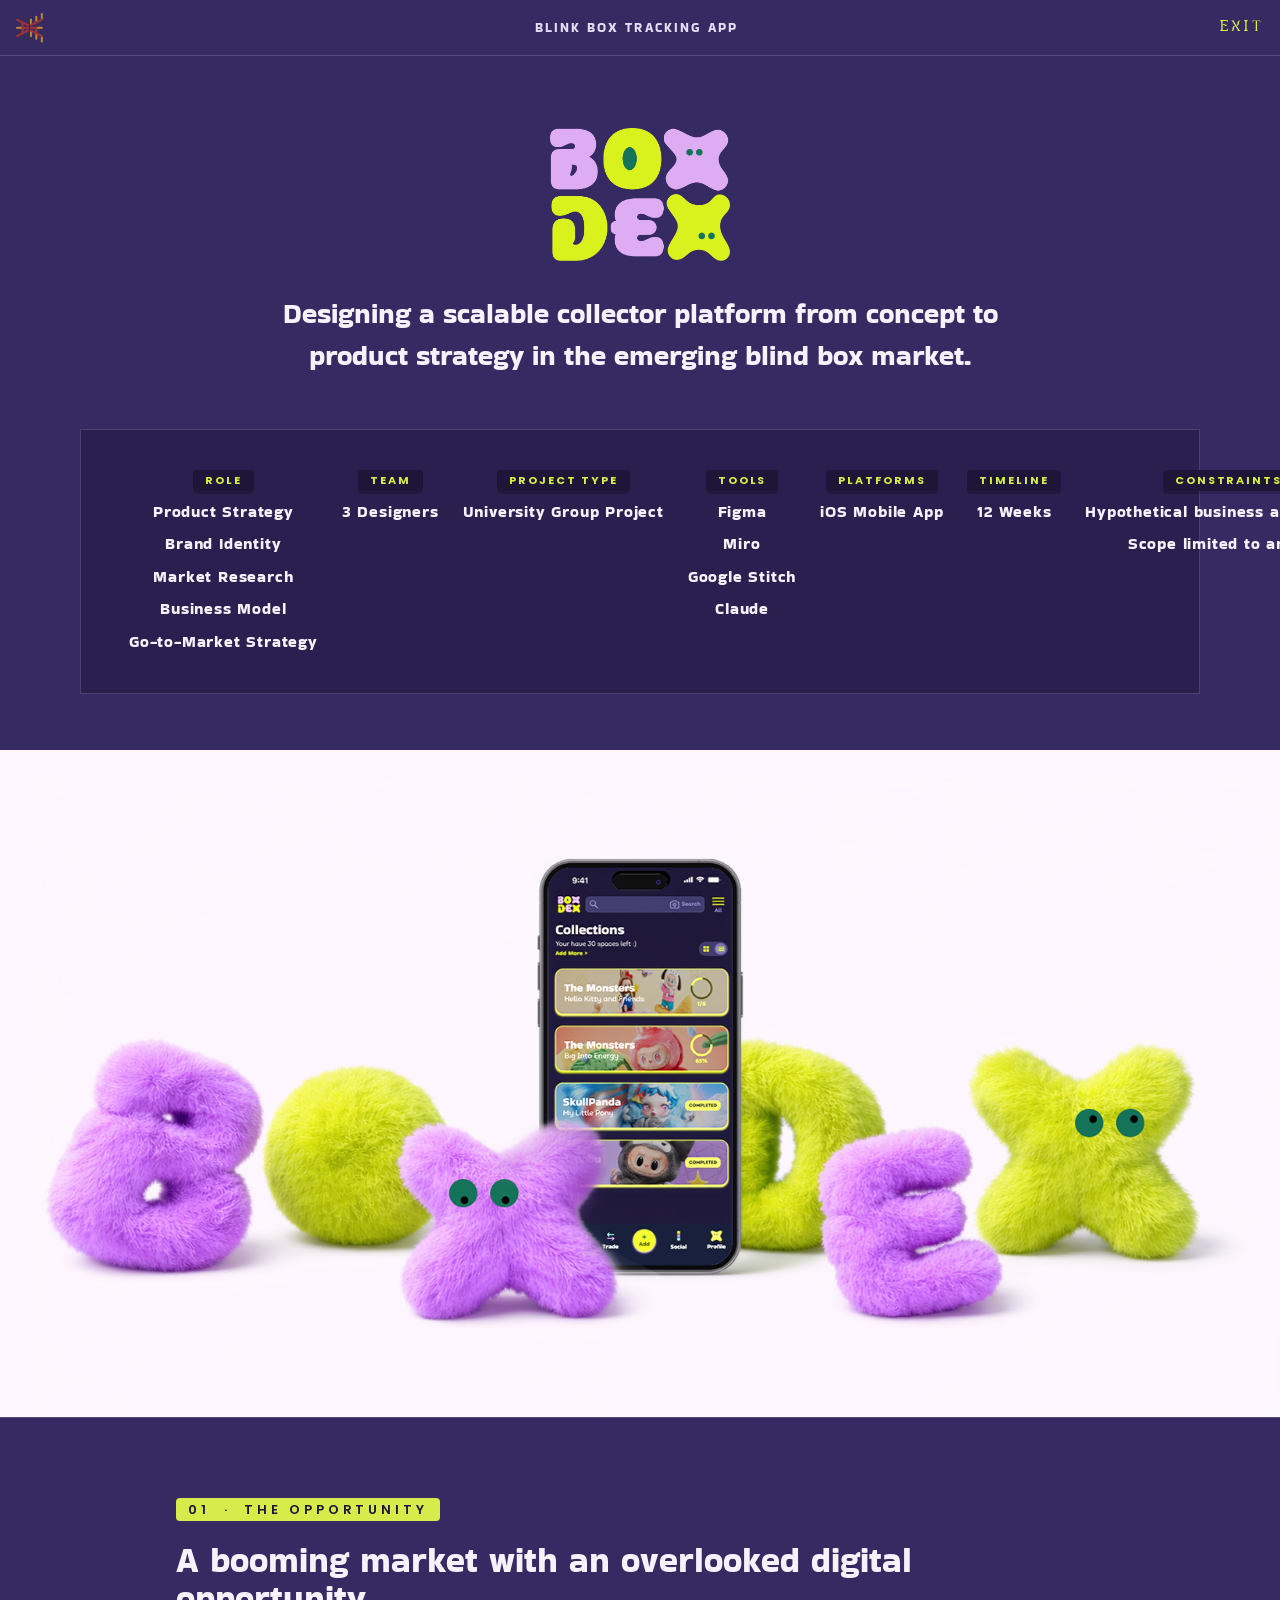
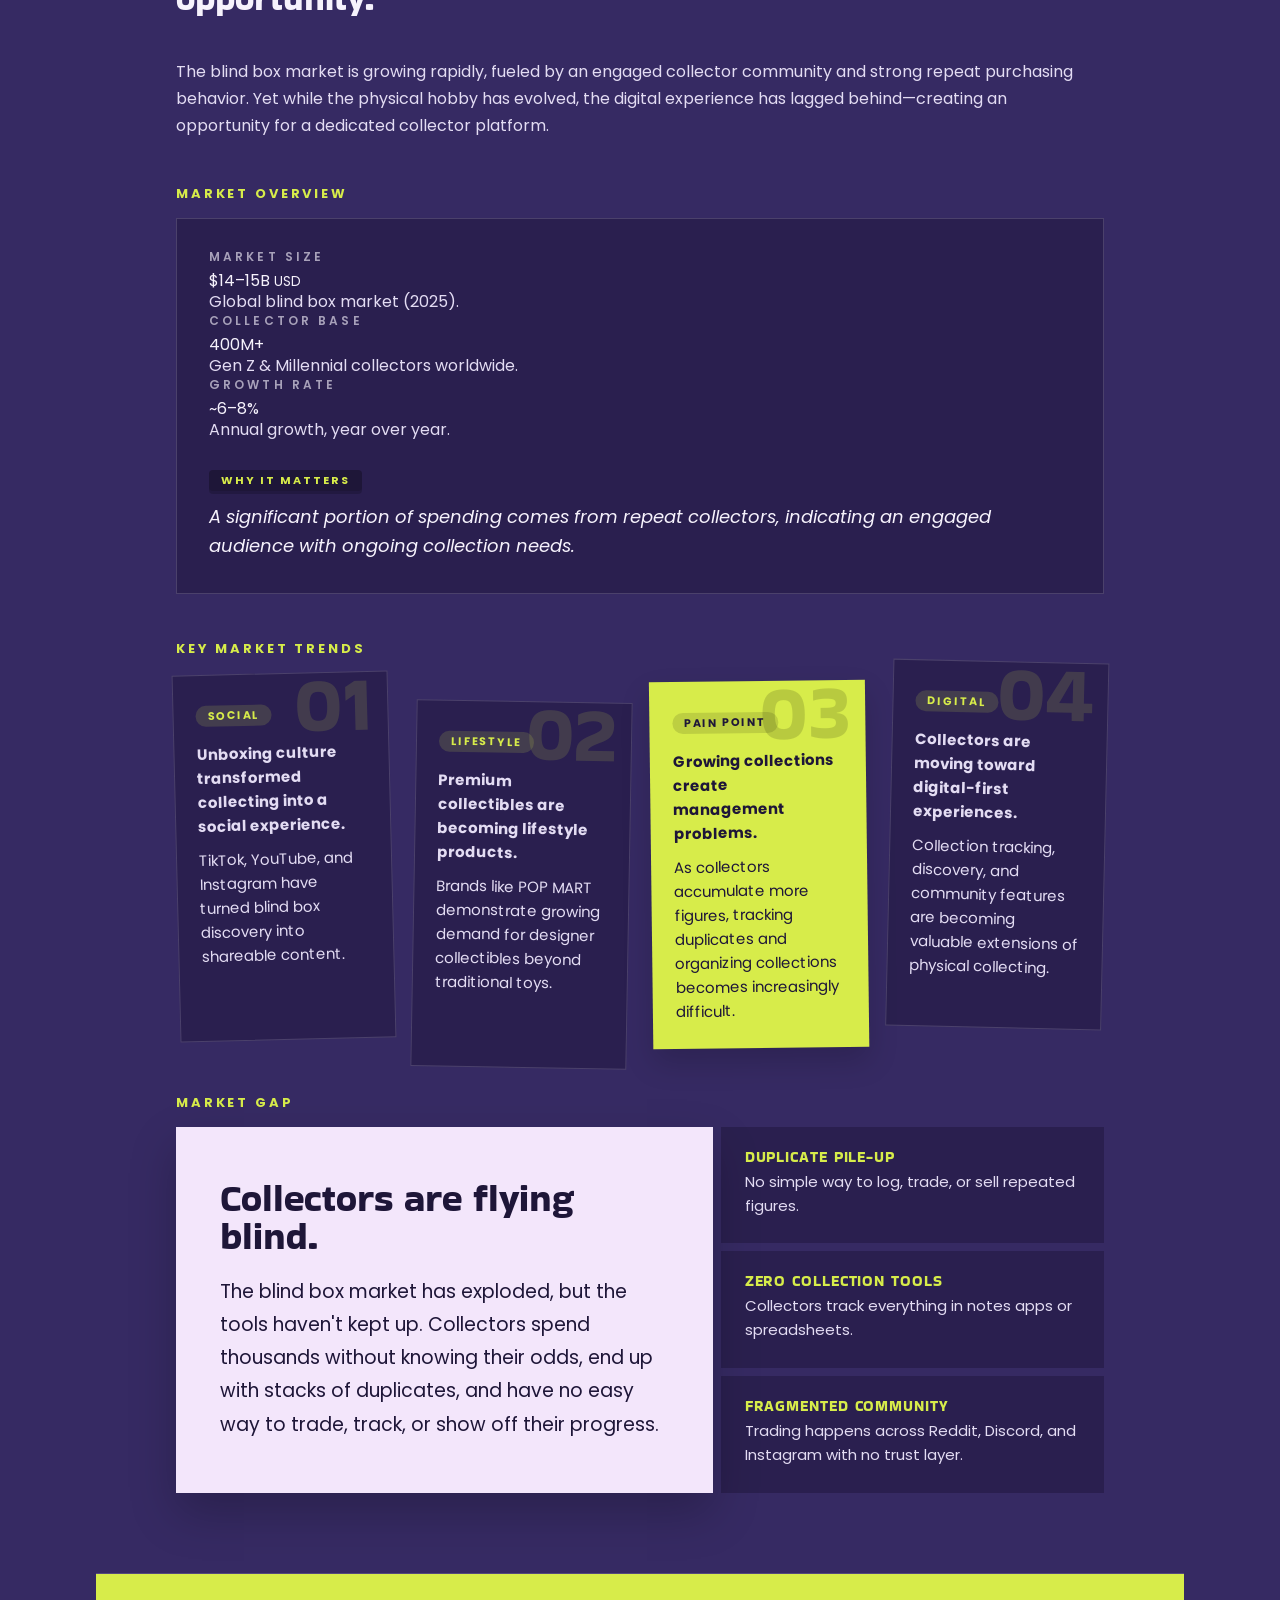
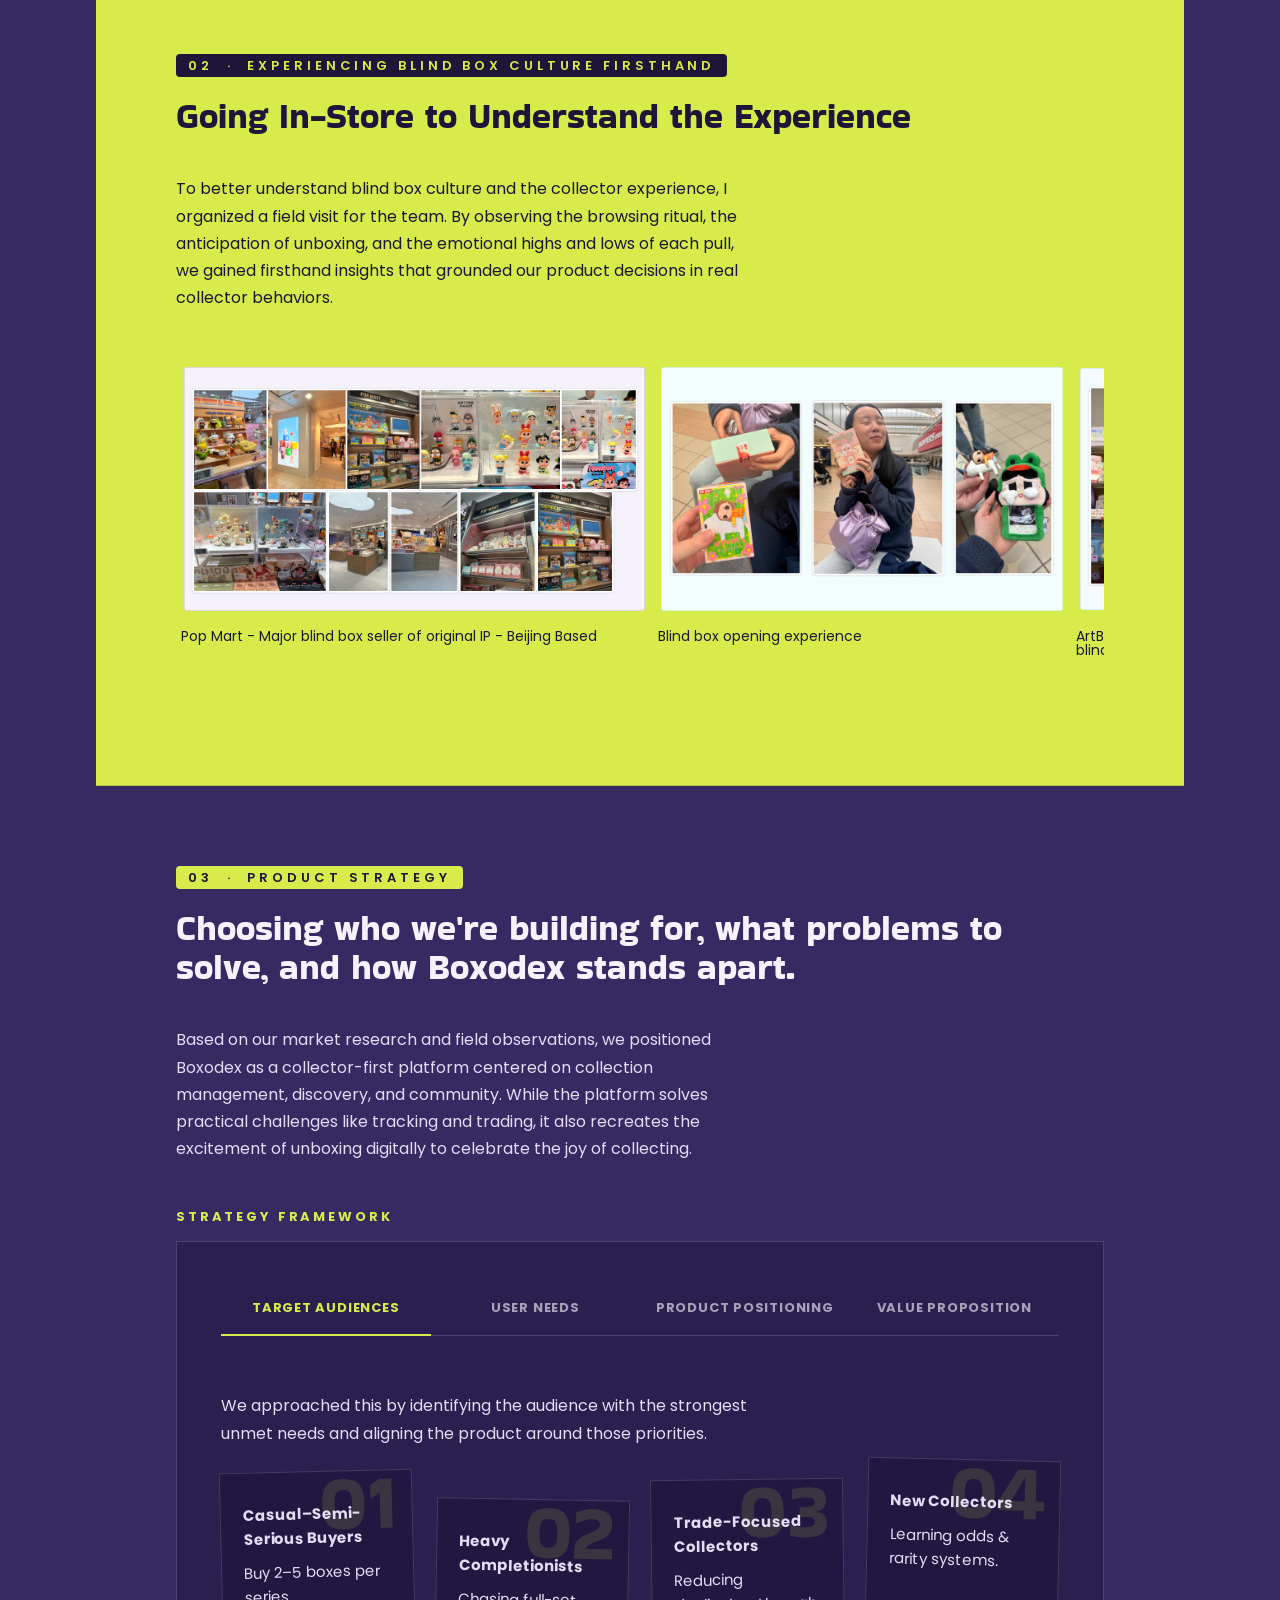
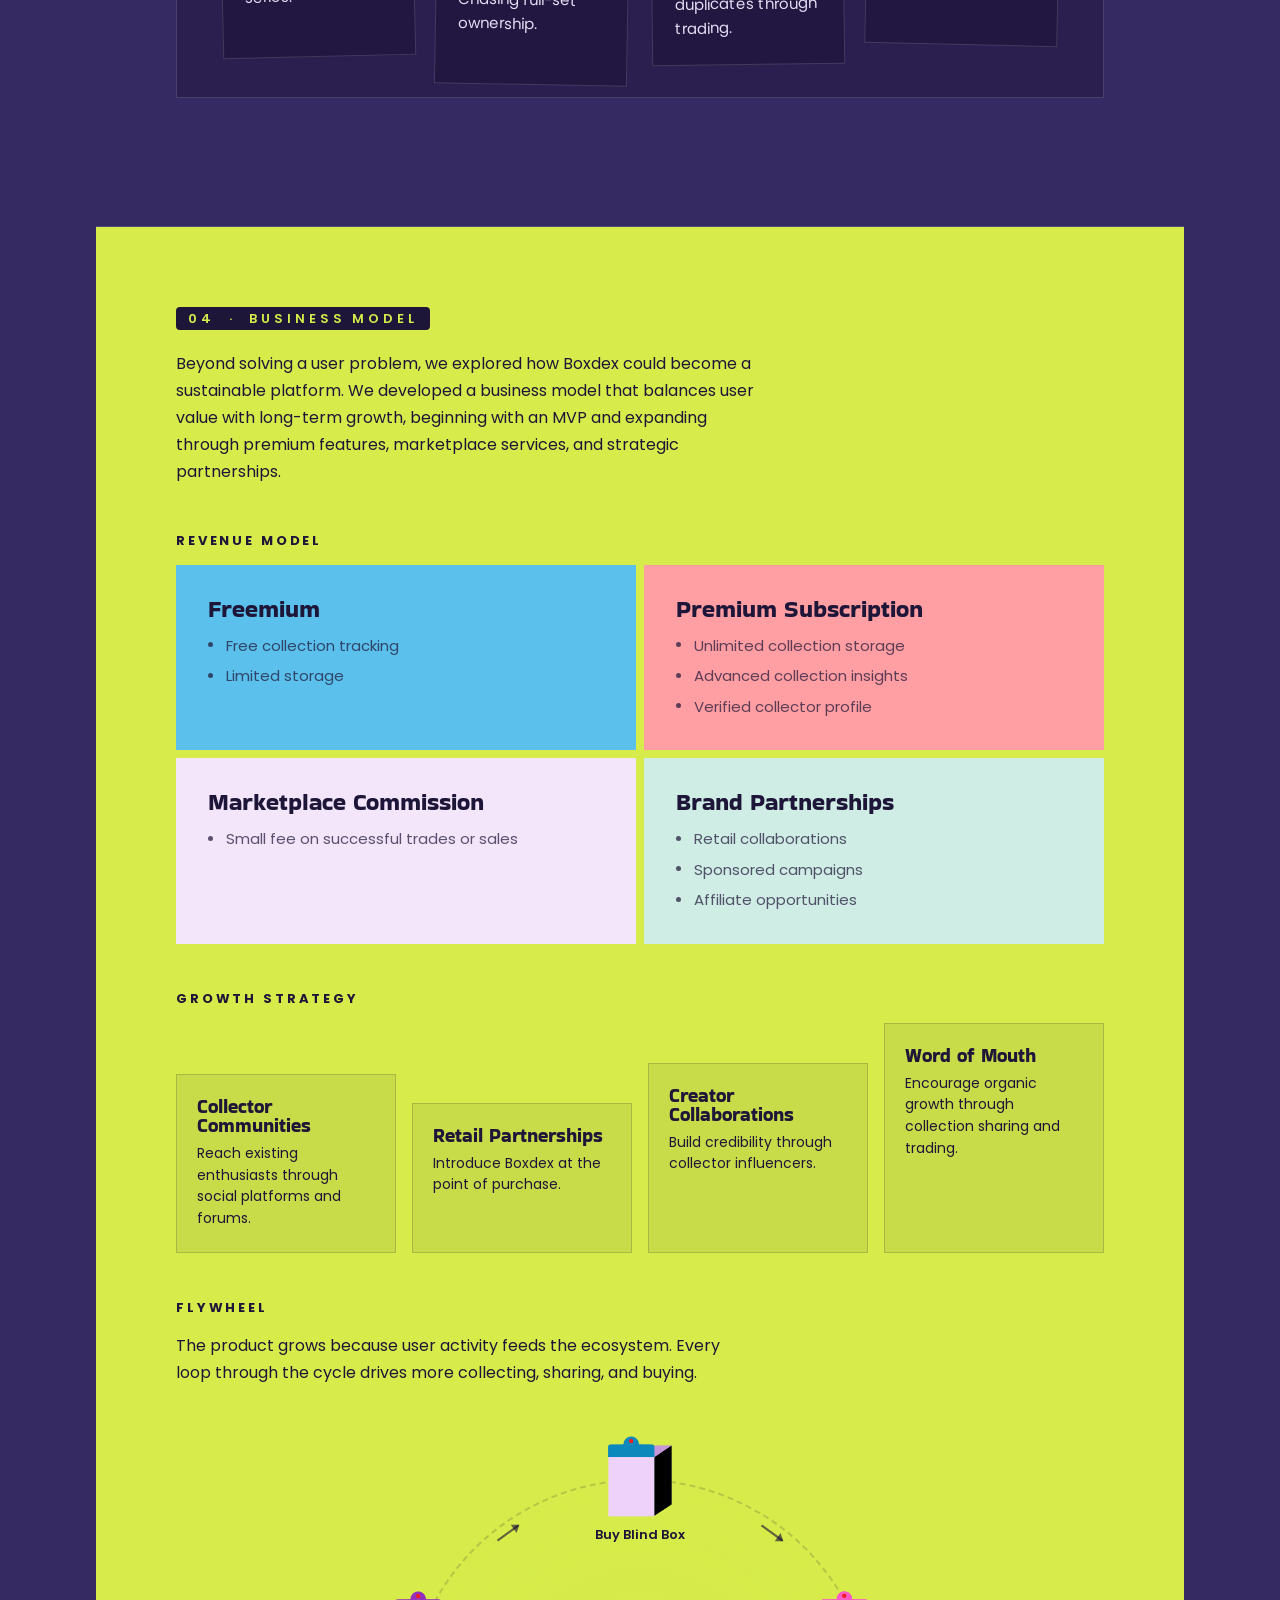
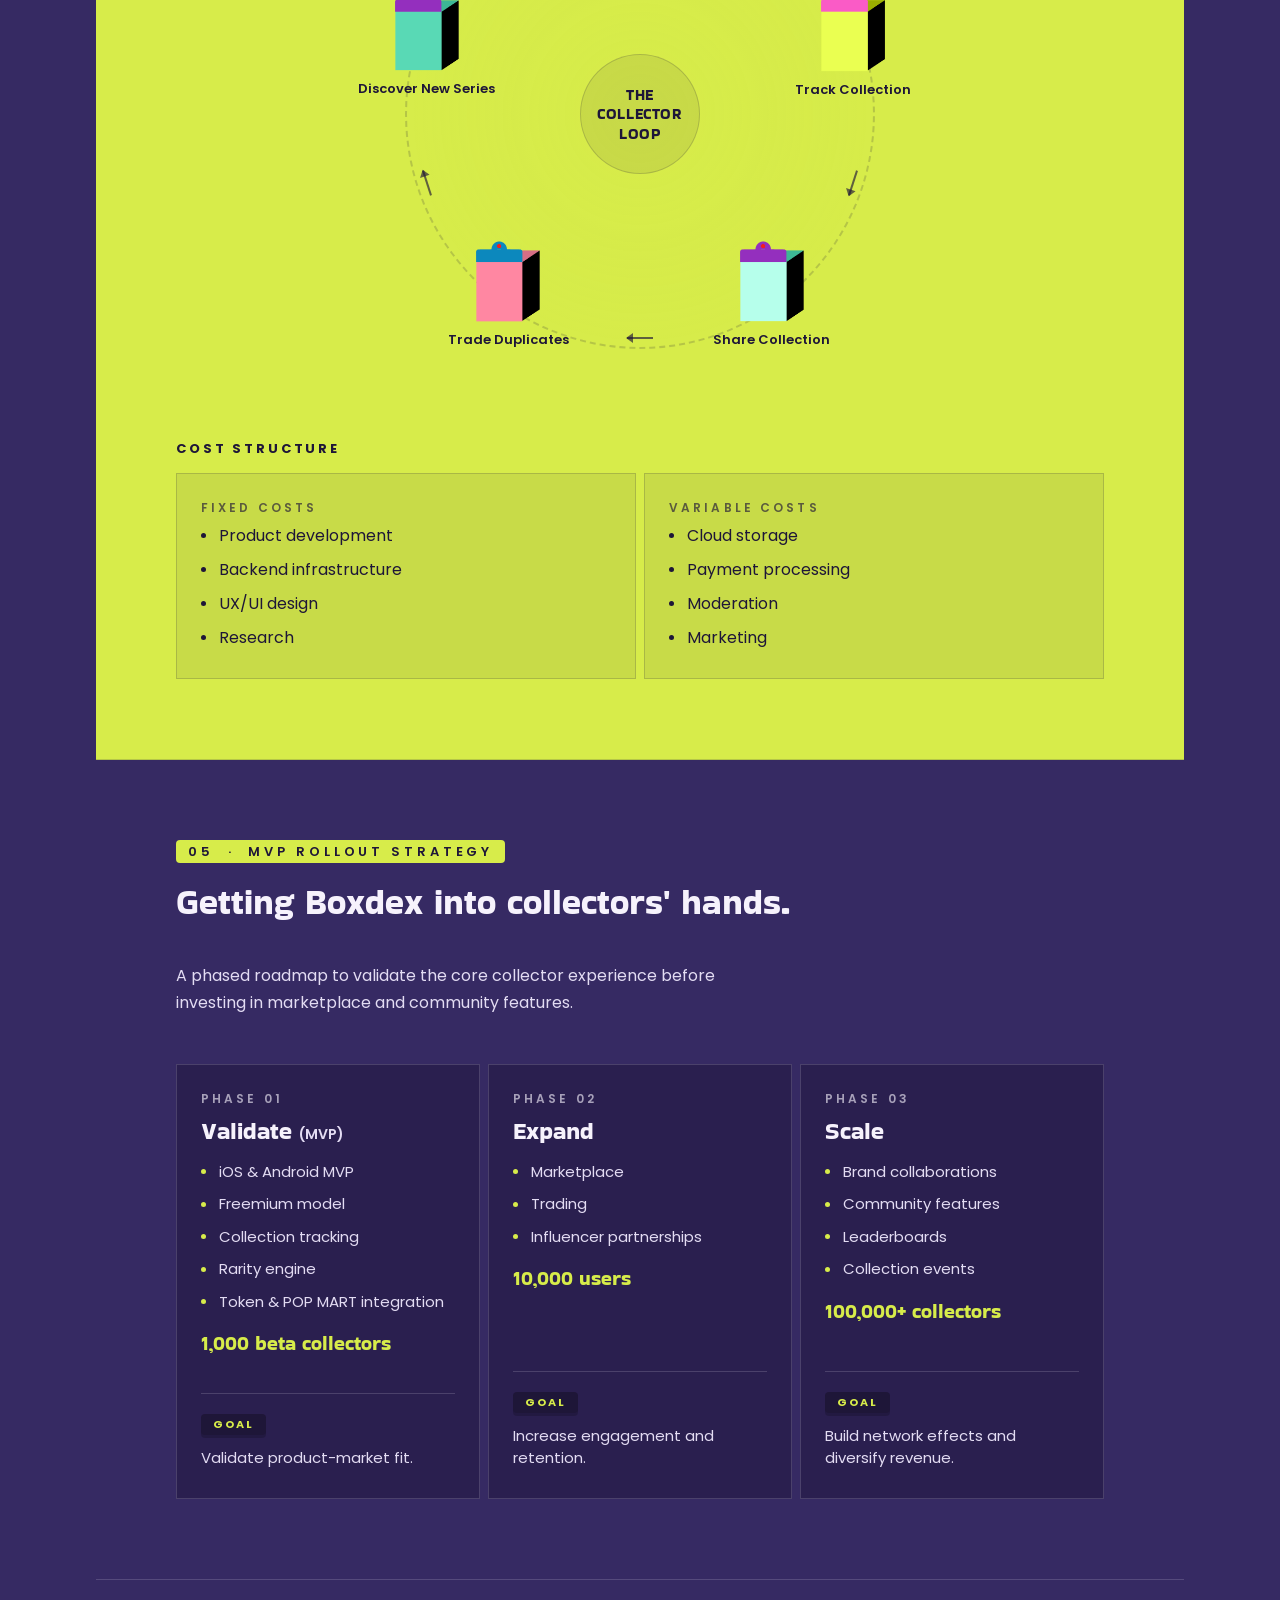
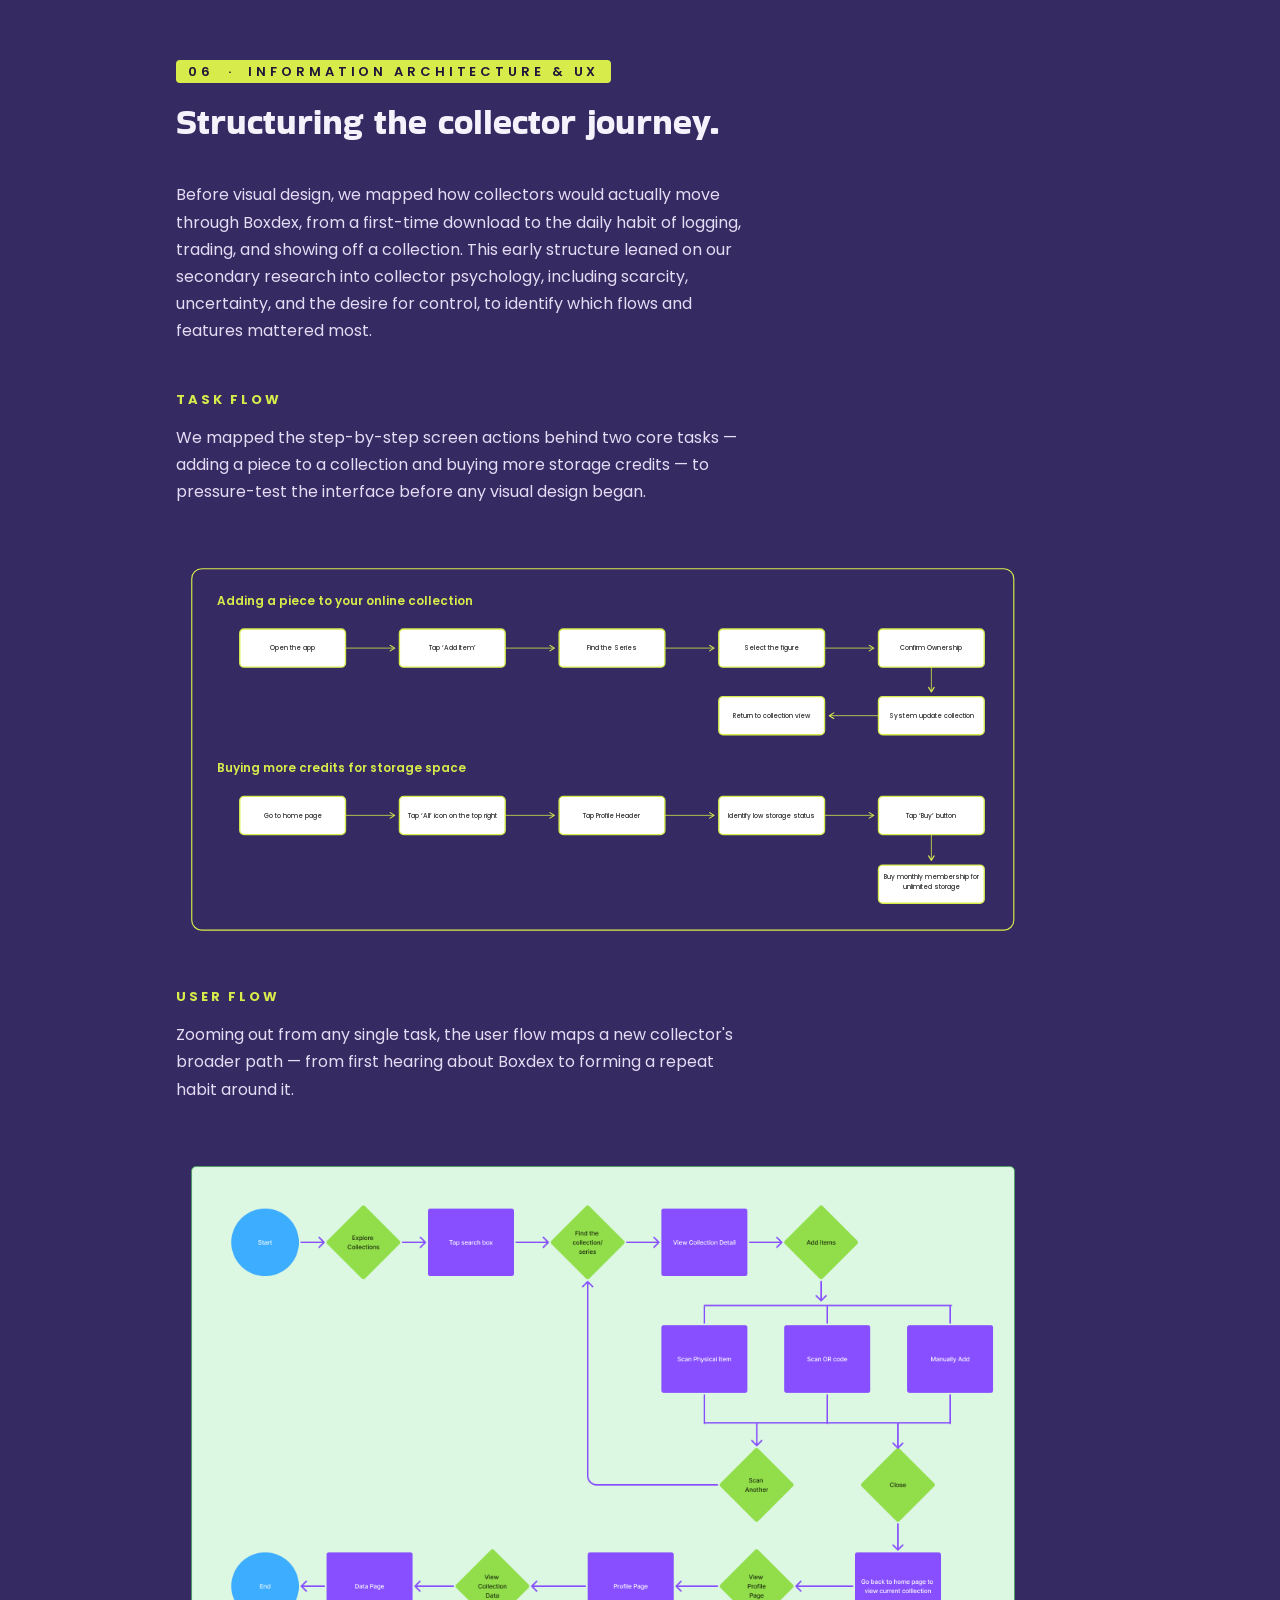
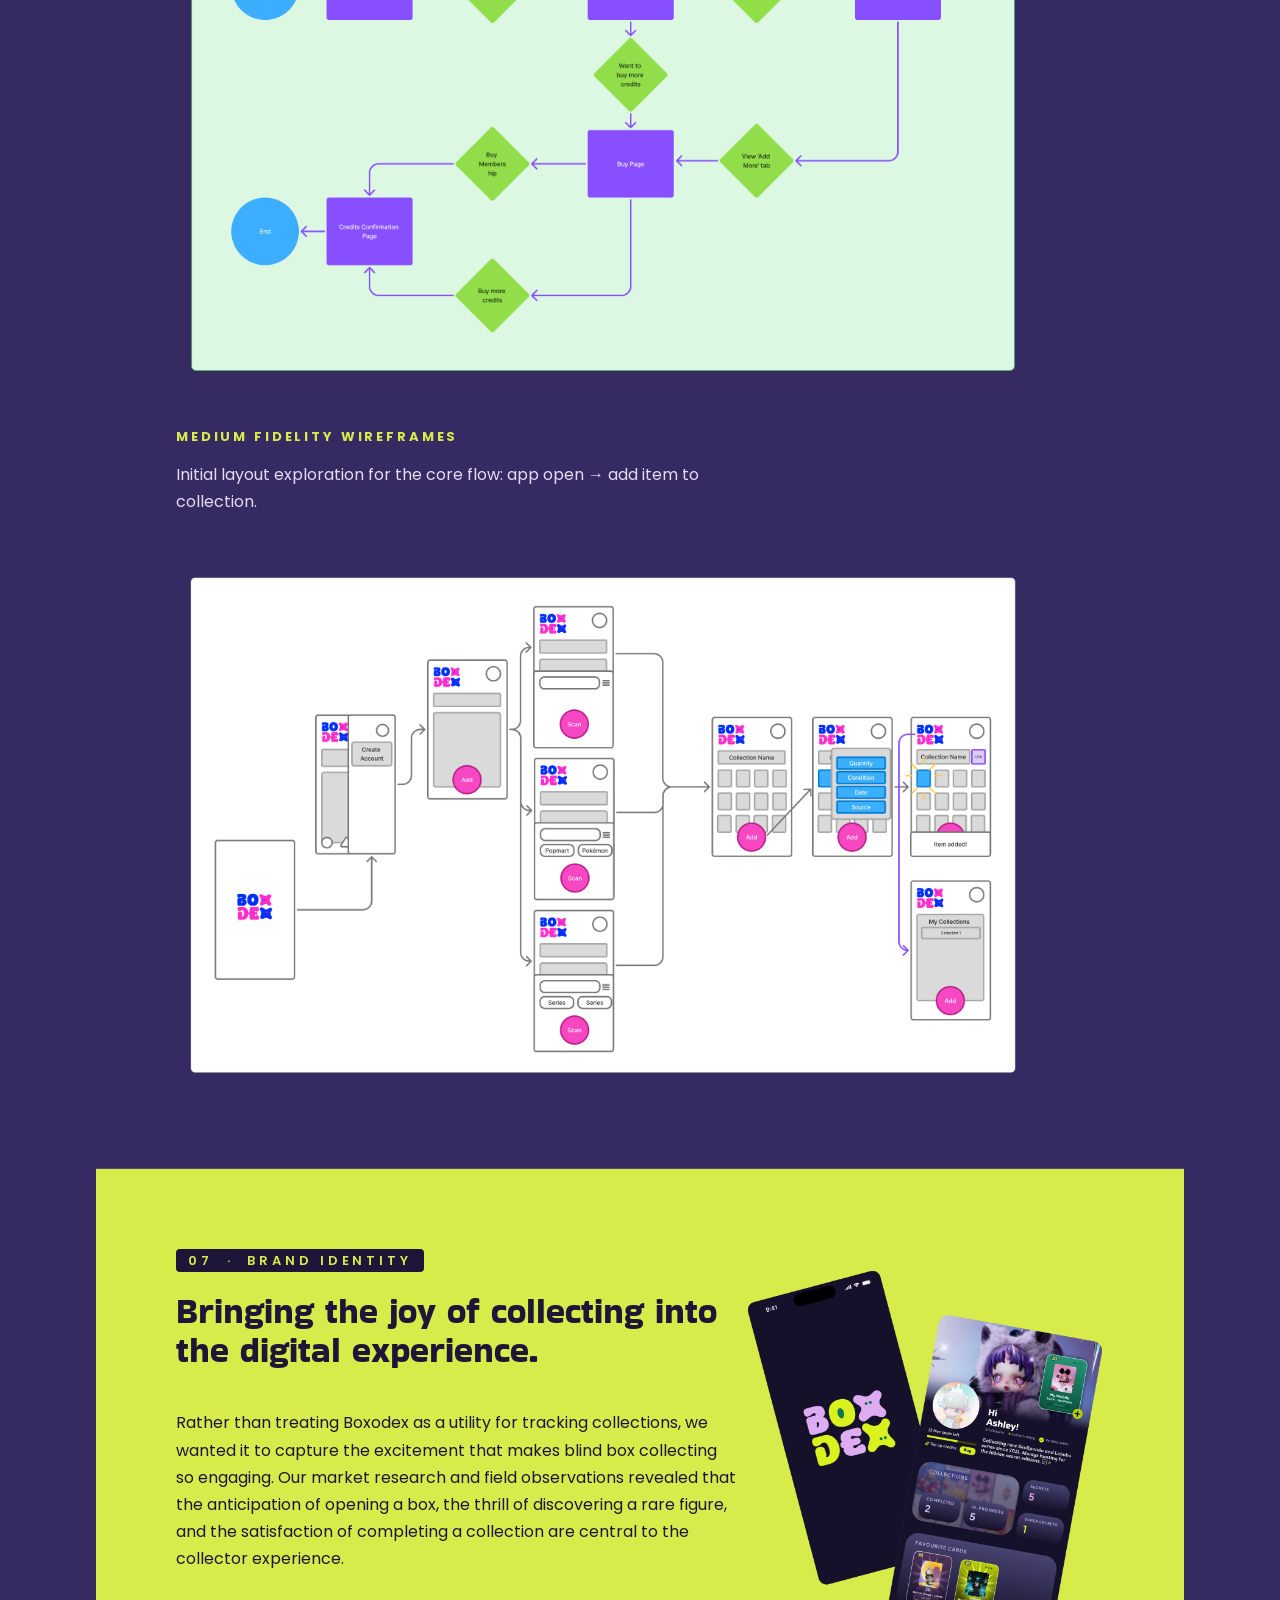
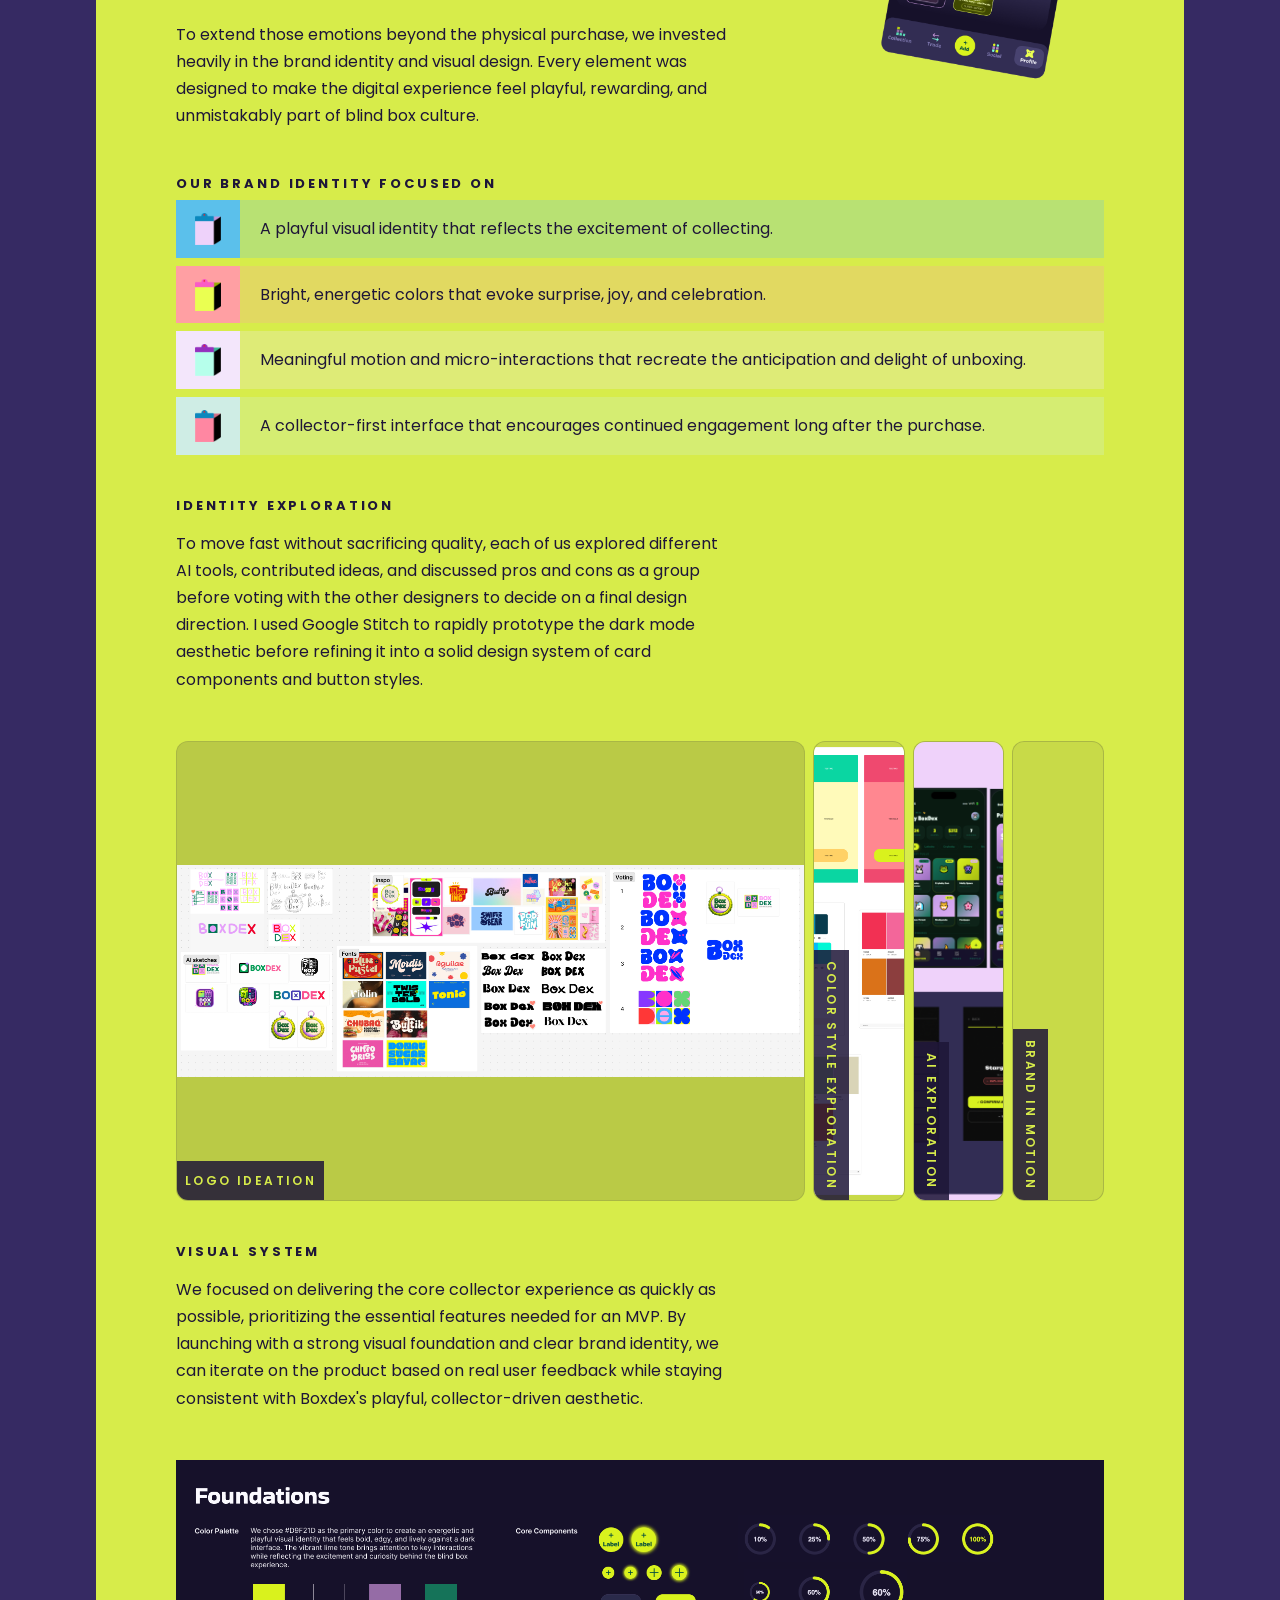
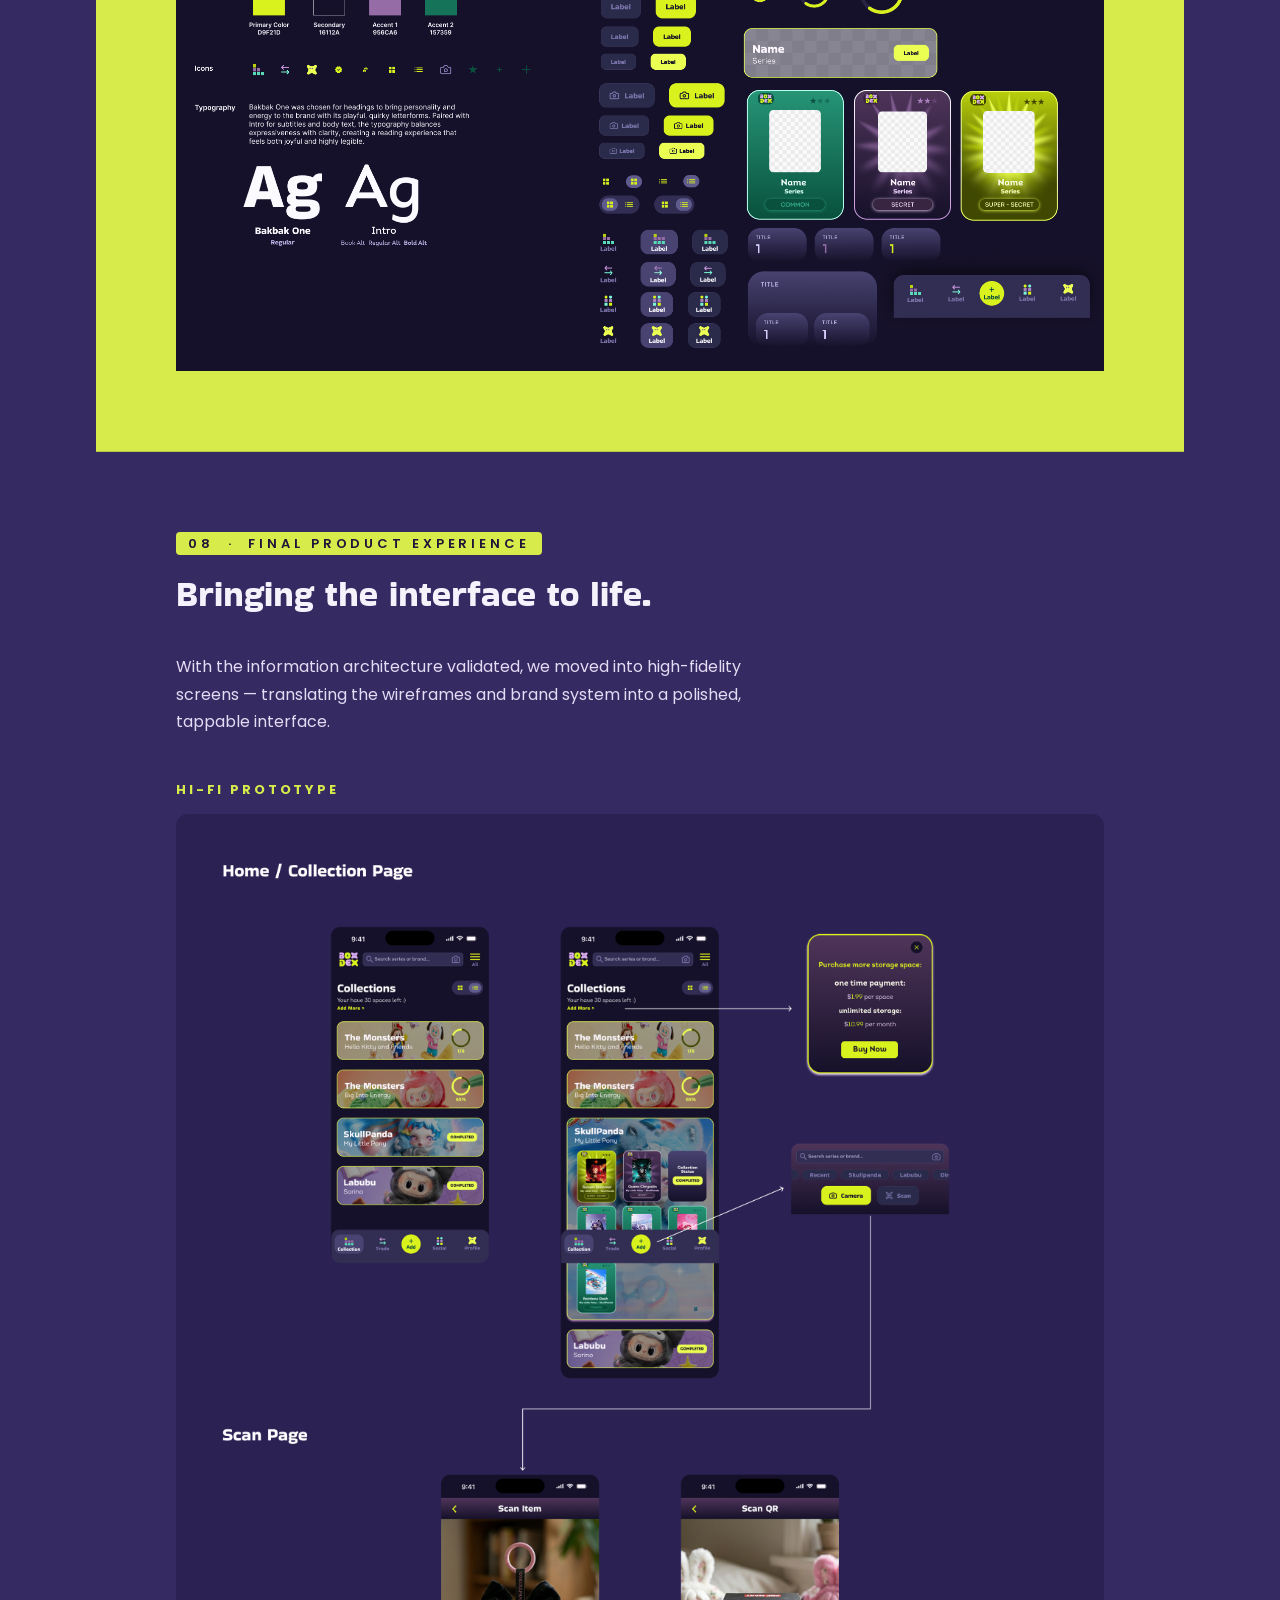
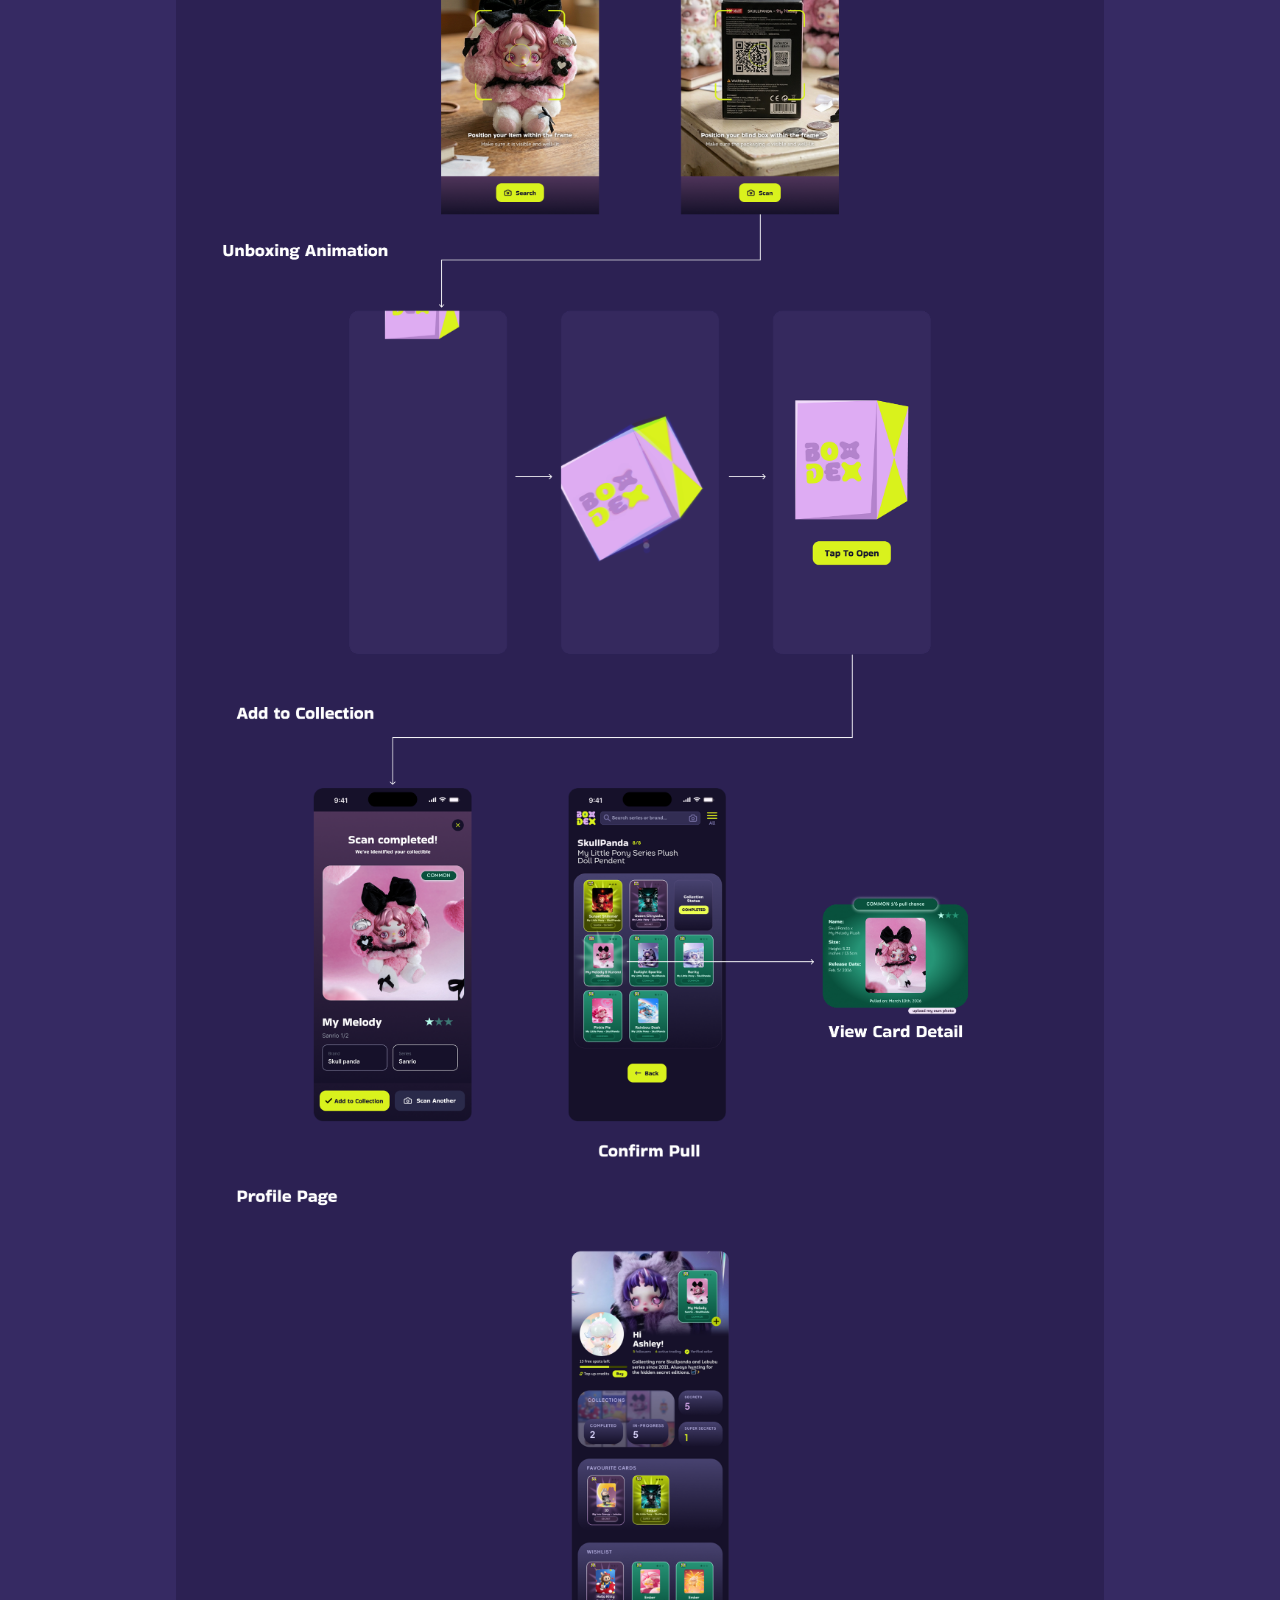
==== commit 28adce20: "Home Page updated and finished" ====
--- a/blink-box-case-study.html
+++ b/blink-box-case-study.html
@@ -9,9 +9,12 @@
   <link href="https://fonts.googleapis.com/css2?family=EB+Garamond:ital,wght@0,400;0,500;0,600;0,700;1,400;1,500&display=swap" rel="stylesheet" />
   <link href="https://fonts.googleapis.com/css2?family=Bakbak+One&family=Poppins:wght@400;500;600;700&display=swap" rel="stylesheet" />
   <link rel="stylesheet" href="style.css" />
-  <link rel="stylesheet" href="cooking-case-study.css" />
+  <link rel="stylesheet" href="blink-box-case-study.css" />
 </head>
-<body class="cs-theme-boxdex">
+<body class="cs-theme-boxdex veil-active">
+
+  <!-- ── PAGE TRANSITION VEIL ── -->
+  <div id="page-veil" aria-hidden="true"></div>
 
   <!-- ── NAV ── -->
   <nav class="cs-nav">
@@ -19,7 +22,10 @@
       <img src="./brand_assests/AaGuDianKeBenSongYouMoBan/NewNewNewLogo.png" alt="Xirui Hu" />
     </a>
     <span class="cs-nav-label">Blink Box Tracking App</span>
-    <a href="./index.html" class="cs-back">Exit</a>
+    <a href="./index.html?skipIntro=1" class="cs-back">
+      <span class="cs-back-en">Exit</span>
+      <span class="cs-back-cn">退出</span>
+    </a>
   </nav>
 
   <div class="cs-layout">
@@ -109,18 +115,30 @@
     </div>
 
     <span class="sub-tag">Key Market Trends</span>
-    <div class="trend-grid">
-      <div class="trend-item">
-        <p><strong>Unboxing culture transformed collecting into a social experience.</strong> TikTok, YouTube, and Instagram have turned blind box discovery into shareable content.</p>
-      </div>
-      <div class="trend-item">
-        <p><strong>Premium collectibles are becoming lifestyle products.</strong> Brands like POP MART demonstrate growing demand for designer collectibles beyond traditional toys.</p>
-      </div>
-      <div class="trend-item">
-        <p><strong>Growing collections create management problems.</strong> As collectors accumulate more figures, tracking duplicates and organizing collections becomes increasingly difficult.</p>
-      </div>
-      <div class="trend-item">
-        <p><strong>Collectors are moving toward digital-first experiences.</strong> Collection tracking, discovery, and community features are becoming valuable extensions of physical collecting.</p>
+    <div class="trend-collage">
+      <div class="trend-tile">
+        <span class="trend-num">01</span>
+        <span class="trend-pill">Social</span>
+        <p class="trend-lead">Unboxing culture transformed collecting into a social experience.</p>
+        <p>TikTok, YouTube, and Instagram have turned blind box discovery into shareable content.</p>
+      </div>
+      <div class="trend-tile">
+        <span class="trend-num">02</span>
+        <span class="trend-pill">Lifestyle</span>
+        <p class="trend-lead">Premium collectibles are becoming lifestyle products.</p>
+        <p>Brands like POP MART demonstrate growing demand for designer collectibles beyond traditional toys.</p>
+      </div>
+      <div class="trend-tile trend-tile--highlight">
+        <span class="trend-num">03</span>
+        <span class="trend-pill">Pain Point</span>
+        <p class="trend-lead">Growing collections create management problems.</p>
+        <p>As collectors accumulate more figures, tracking duplicates and organizing collections becomes increasingly difficult.</p>
+      </div>
+      <div class="trend-tile">
+        <span class="trend-num">04</span>
+        <span class="trend-pill">Digital</span>
+        <p class="trend-lead">Collectors are moving toward digital-first experiences.</p>
+        <p>Collection tracking, discovery, and community features are becoming valuable extensions of physical collecting.</p>
       </div>
     </div>
 
@@ -216,25 +234,25 @@
 
       <div class="tag-panel active" data-panel="target-audiences">
         <p class="section-intro">We approached this by identifying the audience with the strongest unmet needs and aligning the product around those priorities.</p>
-        <div class="research-grid">
-          <div class="research-card">
-            <span class="research-num">01</span>
-            <h4>Casual–Semi-Serious Buyers</h4>
+        <div class="trend-collage">
+          <div class="trend-tile">
+            <span class="trend-num">01</span>
+            <p class="trend-lead">Casual–Semi-Serious Buyers</p>
             <p>Buy 2–5 boxes per series.</p>
           </div>
-          <div class="research-card">
-            <span class="research-num">02</span>
-            <h4>Heavy Completionists</h4>
+          <div class="trend-tile">
+            <span class="trend-num">02</span>
+            <p class="trend-lead">Heavy Completionists</p>
             <p>Chasing full-set ownership.</p>
           </div>
-          <div class="research-card">
-            <span class="research-num">03</span>
-            <h4>Trade-Focused Collectors</h4>
+          <div class="trend-tile">
+            <span class="trend-num">03</span>
+            <p class="trend-lead">Trade-Focused Collectors</p>
             <p>Reducing duplicates through trading.</p>
           </div>
-          <div class="research-card">
-            <span class="research-num">04</span>
-            <h4>New Collectors</h4>
+          <div class="trend-tile">
+            <span class="trend-num">04</span>
+            <p class="trend-lead">New Collectors</p>
             <p>Learning odds &amp; rarity systems.</p>
           </div>
         </div>
@@ -242,17 +260,20 @@
 
       <div class="tag-panel" data-panel="user-needs">
         <p class="section-intro">Collectors need more than a place to buy. They need a way to manage, discover, and connect.</p>
-        <div class="needs-grid">
-          <div class="needs-card">
-            <h4>Track Collections</h4>
+        <div class="trend-collage trend-collage--3">
+          <div class="trend-tile">
+            <span class="trend-num">01</span>
+            <p class="trend-lead">Track Collections</p>
             <p>Collectors need an easier way to organize their figures, monitor what they own, and identify missing pieces.</p>
           </div>
-          <div class="needs-card">
-            <h4>Reduce Duplicates</h4>
+          <div class="trend-tile">
+            <span class="trend-num">02</span>
+            <p class="trend-lead">Reduce Duplicates</p>
             <p>Collectors need better ways to manage duplicate figures and discover opportunities for trading.</p>
           </div>
-          <div class="needs-card">
-            <h4>Connect with Collectors</h4>
+          <div class="trend-tile">
+            <span class="trend-num">03</span>
+            <p class="trend-lead">Connect with Collectors</p>
             <p>Collectors need a trusted space to share collections, exchange figures, and engage with the community.</p>
           </div>
         </div>
@@ -644,7 +665,7 @@
     <span class="cs-tag">View Other Projects</span>
     <div class="other-projects-grid">
       <a href="./cooking-case-study.html" class="other-project-card">
-        <img src="./brand_assests/Home_Page04.png" alt="Where Food Travels cover" class="other-project-cover" />
+        <img src="./brand_assests/COOKA New Cover.png" alt="Where Food Travels cover" class="other-project-cover" />
         <div class="other-project-body">
           <span class="other-project-eyebrow">Mobile App</span>
           <h3 class="other-project-title">Where Food Travels</h3>
@@ -748,6 +769,8 @@
       });
     })();
   </script>
+  <script src="lightbox.js"></script>
+  <script src="page-transitions.js"></script>
 
 </body>
 </html>
--- a/style.css
+++ b/style.css
@@ -47,6 +47,38 @@
   overflow: hidden;
 }
 #curtain-canvas { position: absolute; top: 0; left: 0; }
+
+/* ── PAGE TRANSITION VEIL (every page) ────────────────────────
+   a plain cream veil used for cross-page navigation. the reveal-on-
+   load fade is done as a pure CSS animation (fill-mode forwards) so
+   it works even if page-transitions.js fails to load — JS only adds
+   .is-covering right before navigating away, as an enhancement. index
+   .html opts out of the on-load reveal (no .veil-active on its body)
+   since its own bead curtain already covers that initial reveal. */
+#page-veil {
+  position: fixed;
+  inset: 0;
+  z-index: 10000;
+  background: #E6DACA;
+  opacity: 0;
+  pointer-events: none;
+}
+body.veil-active #page-veil {
+  animation: page-veil-reveal 0.5s ease forwards;
+}
+@keyframes page-veil-reveal {
+  0%   { opacity: 1; pointer-events: all; }
+  100% { opacity: 0; pointer-events: none; }
+}
+#page-veil.is-covering {
+  opacity: 1;
+  pointer-events: all;
+  transition: opacity 0.4s ease;
+}
+@media (prefers-reduced-motion: reduce) {
+  body.veil-active #page-veil { animation: none; opacity: 0; }
+  #page-veil.is-covering { transition: none; }
+}
 
 /* ── NAV ───────────────────────────────────────────────────── */
 #nav {
@@ -208,6 +240,161 @@
 .hero-sticker       { left: 84.80%; top: 10.48vw; width:  7.94%; }
 .hero-table-r       { left: 72.23%; top: 15.28vw; width: 19.75%; }
 
+/* .hero-table-r is now a wrapper div (not an <img>) so the LinkedIn
+   sign can be its own hoverable layer on top of the plain table
+   illustration. it still inherits position/height/pointer-events:none
+   from .hero-img above — pointer-events is re-enabled only on the
+   hotspot itself below. */
+.hero-table-r-base { display: block; width: 100%; height: auto; }
+
+/* positioned to match exactly where the sign sits in the original
+   flattened illustration: bbox (163,51,381,415) on the 1310×1510
+   table canvas → 12.44% / 3.38% / 16.64% of the table image's box */
+.hero-linkedin-hotspot {
+  position: absolute;
+  left: 12.44%;
+  top: 3.38%;
+  width: 16.64%;
+  display: block;
+  pointer-events: auto;
+  cursor: pointer;
+  z-index: 2;
+  text-decoration: none;
+}
+
+.hero-linkedin-hotspot img {
+  position: relative;
+  z-index: 2;
+  display: block;
+  width: 100%;
+  height: auto;
+  transform-origin: 50% 100%;
+  animation: hero-linkedin-sway 7s ease-in-out infinite;
+}
+
+/* tiny idle sway — pivots from the base of the sign, like it's
+   wobbling on the table, to catch the eye before the visitor hovers.
+   the wiggle itself is a slow rock through the first ~2s of a 7s
+   cycle, then rests at 0deg until the next burst, so it reads as
+   intermittent rather than a constant back-and-forth. */
+@keyframes hero-linkedin-sway {
+  0%, 100% { transform: rotate(0deg); }
+  7%       { transform: rotate(-3deg); }
+  16%      { transform: rotate(3deg); }
+  23%      { transform: rotate(-3deg); }
+  29%      { transform: rotate(0deg); }
+}
+
+.hero-linkedin-hotspot:hover img,
+.hero-linkedin-hotspot:focus-visible img {
+  animation: hero-linkedin-hover-swing 0.5s ease-in-out;
+}
+
+/* a quick little swing on hover/focus, replacing the idle sway rather
+   than just freezing it flat — settles back upright once it's done. */
+@keyframes hero-linkedin-hover-swing {
+  0%   { transform: rotate(0deg); }
+  25%  { transform: rotate(-6deg); }
+  55%  { transform: rotate(5deg); }
+  80%  { transform: rotate(-2deg); }
+  100% { transform: rotate(0deg); }
+}
+
+/* glass-like glint — a single, slow diagonal streak of light drifting
+   across the sign, clipped to its own silhouette (via mask-image using
+   the same artwork) so it looks like a reflection catching the card
+   rather than a rectangle floating over it. a clip-path further limits
+   it to the rectangle of the card face itself (the top ~85.2% of the
+   asset, per the pixel scan of Linkedin2x@2x.png's alpha channel),
+   excluding the wooden base/stand below. one slow pass per cycle, then
+   it rests before the next one — never a continuous shimmer. */
+.hero-linkedin-shine {
+  position: absolute;
+  inset: 0;
+  z-index: 2;
+  pointer-events: none;
+  -webkit-mask-image: url('./brand_assests/Assets/Linkedin2x@2x.png');
+  mask-image: url('./brand_assests/Assets/Linkedin2x@2x.png');
+  -webkit-mask-size: 100% 100%;
+  mask-size: 100% 100%;
+  -webkit-mask-repeat: no-repeat;
+  mask-repeat: no-repeat;
+  -webkit-clip-path: inset(0 0 14.84% 0);
+  clip-path: inset(0 0 14.84% 0);
+  background: linear-gradient(115deg,
+    transparent 38%,
+    rgba(255, 255, 255, 0.55) 46%,
+    #fff 50%,
+    rgba(255, 255, 255, 0.55) 54%,
+    transparent 62%);
+  background-size: 300% 300%;
+  background-repeat: no-repeat;
+  mix-blend-mode: screen;
+  animation: hero-linkedin-shine 10s linear infinite;
+}
+
+/* most of the travel range is "dead" (band fully off the sign, either
+   side) — those stretches are covered quickly so the time budget goes
+   into a slow, multi-second crawl through the part where the band is
+   actually crossing the artwork. the 50%->51% reset uses a step (not
+   linear) timing function, otherwise it interpolates backwards through
+   220%->-140% in 0.1s, which drags the band back across the visible
+   zone for an instant and reads as a twitch right as the sweep ends. */
+@keyframes hero-linkedin-shine {
+  0%          { background-position: -140% -140%; }
+  5%          { background-position:    0%    0%; }
+  45%         { background-position:   80%   80%; }
+  50%         { background-position:  220%  220%; animation-timing-function: step-end; }
+  51%, 100%   { background-position: -140% -140%; }
+}
+
+.hero-linkedin-hotspot:hover .hero-linkedin-shine,
+.hero-linkedin-hotspot:focus-visible .hero-linkedin-shine {
+  animation-play-state: paused;
+  background-position: -140% -140%;
+}
+
+.hero-linkedin-tooltip {
+  position: absolute;
+  left: 50%;
+  bottom: 100%;
+  margin-bottom: 10px;
+  transform: translate(-50%, 6px);
+  white-space: nowrap;
+  background: #b62824;
+  color: #FAEFE0;
+  font-family: 'EB Garamond', serif;
+  font-weight: 600;
+  font-size: clamp(9px, 0.78vw, 13px);
+  letter-spacing: 0.06em;
+  padding: 6px 12px;
+  border-radius: 3px;
+  opacity: 0;
+  pointer-events: none;
+  transition: opacity 0.2s ease, transform 0.2s ease;
+  z-index: 3;
+}
+.hero-linkedin-tooltip::after {
+  content: '';
+  position: absolute;
+  top: 100%;
+  left: 50%;
+  transform: translateX(-50%);
+  border: 5px solid transparent;
+  border-top-color: #b62824;
+}
+
+.hero-linkedin-hotspot:hover .hero-linkedin-tooltip,
+.hero-linkedin-hotspot:focus-visible .hero-linkedin-tooltip {
+  opacity: 1;
+  transform: translate(-50%, 0);
+}
+
+@media (prefers-reduced-motion: reduce) {
+  .hero-linkedin-hotspot img { animation: none; }
+  .hero-linkedin-shine { animation: none; background-position: -140% -140%; }
+}
+
 .hero-order-label {
   position: absolute;
   left: 50%;
@@ -216,7 +403,7 @@
   display: flex;
   flex-direction: column;
   align-items: center;
-  gap: 6px;
+  gap: 20px;
   cursor: pointer;
 }
 
@@ -250,7 +437,7 @@
 .about-inner {
   position: relative;
   width: 100%;
-  max-width: 1200px;
+  max-width: calc(1200px - 40px);
   background: #E6DACA;
   border: 2px solid #b62824;
   padding: 36px 24px;
@@ -260,16 +447,6 @@
   display: flex;
   flex-direction: column;
   gap: 20px;
-}
-
-.about-eyebrow {
-  font-family: 'EB Garamond', serif;
-  font-weight: 600;
-  font-size: 13px;
-  letter-spacing: 0.32em;
-  padding-left: 0.32em;
-  text-transform: uppercase;
-  color: rgba(182,40,36,0.55);
 }
 
 .about-title {
@@ -287,6 +464,100 @@
   line-height: 1.65;
   color: #2A3A2A;
 }
+
+.about-header-row {
+  display: flex;
+  flex-direction: column;
+  gap: 20px;
+}
+
+.about-copy {
+  display: flex;
+  flex-direction: column;
+  gap: 20px;
+  min-width: 0;
+}
+
+/* a little bowl of tools sitting beside the intro copy — hidden on
+   mobile, there's no room for it there. the wrap holds both layers:
+   the oval opening (rim, on top) and the bowl body (behind, overlapping
+   the oval's lower half so the two read as one vessel). */
+.about-tools-bowl-wrap {
+  display: none;
+  position: relative;
+}
+
+.about-tools-bowl {
+  position: absolute;
+  top: 0;
+  left: 0;
+  width: 100%;
+  z-index: 2;
+}
+
+.about-tools-bowl-rim {
+  position: absolute;
+  inset: 10%;
+  border-radius: 50%;
+  border: 1px solid rgba(250, 239, 224, 0.35);
+  pointer-events: none;
+}
+
+.about-tools-bowl-body {
+  position: absolute;
+  top: 37.5%;
+  left: 50%;
+  width: 90%;
+  transform: translateX(-50%);
+  z-index: 1;
+  pointer-events: none;
+  display: block;
+}
+
+.tool-chip {
+  position: absolute;
+  top: 50%;
+  left: 50%;
+  width: 52px;
+  height: 52px;
+  border-radius: 50%;
+  border: none;
+  display: flex;
+  align-items: center;
+  justify-content: center;
+  padding: 0;
+  font-family: 'EB Garamond', serif;
+  font-weight: 700;
+  font-size: 17px;
+  color: #FAEFE0;
+  cursor: grab;
+  box-shadow: 0 4px 10px rgba(0,0,0,0.28), inset 0 1px 0 rgba(255,255,255,0.2);
+  transform: translate(-50%, -50%);
+  touch-action: none;
+  user-select: none;
+  -webkit-user-select: none;
+  transition: box-shadow 0.15s ease;
+}
+
+.tool-chip:hover { box-shadow: 0 6px 14px rgba(0,0,0,0.32), inset 0 1px 0 rgba(255,255,255,0.25); }
+
+.tool-chip.is-dragging {
+  cursor: grabbing;
+  box-shadow: 0 10px 20px rgba(0,0,0,0.4);
+  z-index: 5;
+  transition: none;
+}
+
+.tool-chip:focus-visible {
+  outline: 2px solid #FAEFE0;
+  outline-offset: 2px;
+}
+
+.tool-chip--figma { background: #FAEFE0; }
+.tool-chip--ae    { background: linear-gradient(160deg, #1F0A3C, #8B5CF6); }
+.tool-chip--code  { background: linear-gradient(160deg, #1c1c1c, #3a3a3a); font-family: 'Menlo', 'Courier New', monospace; font-size: 15px; }
+.tool-chip--ai    { background: linear-gradient(160deg, #3B1D0A, #FF7A18); }
+.tool-chip--ps    { background: linear-gradient(160deg, #001E36, #2AA9FF); }
 
 .about-cta {
   display: inline-block;
@@ -344,7 +615,9 @@
 #menu {
   position: relative;
   z-index: 2;
-  padding: 72px 20px 60px;
+  padding-top: clamp(40px, 10vw, 120px);
+  padding-inline: 20px;
+  padding-bottom: 60px;
 }
 
 .menu-card {
@@ -357,7 +630,7 @@
 .menu-row-special {
   background: #b62824;
   display: flex;
-  flex-direction: row;
+  flex-direction: column;
   position: relative;
   margin: 0 20px;
   padding: 20px;
@@ -373,29 +646,13 @@
   z-index: 2;
 }
 
-.menu-cover-special {
-  flex: 0 0 34%;
-  width: 34%;
-  aspect-ratio: 3 / 4;
-  object-fit: cover;
-  display: block;
-  margin: 24px 0 22px 20px;
-}
-
-.menu-special-text {
-  flex: 1;
-  display: flex;
-  flex-direction: column;
-  justify-content: space-between;
-  padding: 0 28px 0 28px;
-}
-
 .menu-today-header {
   display: flex;
   flex-direction: column;
+  align-items: center;
   gap: 14px;
-  padding-top: 20px;
-  padding-bottom: 20px;
+  padding: 24px 0 48px;
+  text-align: center;
 }
 
 .menu-today-label {
@@ -406,18 +663,24 @@
   color: #FAEFE0;
 }
 
-.menu-today-underline {
+.menu-special-content {
+  display: flex;
+  flex-direction: column;
+  gap: 20px;
+}
+
+.menu-cover-special {
   width: 100%;
-  height: 1px;
-  background: rgba(242,230,214,0.40);
+  aspect-ratio: 3 / 2;
+  object-fit: cover;
+  display: block;
 }
 
 .menu-special-bottom {
   display: flex;
   flex-direction: column;
   gap: 16px;
-  padding-top: 20px;
-  padding-bottom: 20px;
+  padding: 4px 8px 20px;
 }
 
 .menu-project-body {
@@ -476,8 +739,8 @@
 }
 
 .menu-proj-title {
-  font-family: 'AlternateGothic', sans-serif;
-  font-weight: 400;
+  font-family: 'EB Garamond', serif;
+  font-weight: 500;
   font-size: clamp(26px, 7vw, 35px);
   color: #FAEFE0;
   line-height: 1.1;
@@ -488,8 +751,8 @@
 
 .menu-blurb {
   font-family: 'EB Garamond', serif;
-  font-weight: 700;
-  font-size: 16px;
+  font-weight: 400;
+  font-size: 19px;
   line-height: 1.45;
   color: #FAEFE0;
 }
@@ -507,7 +770,12 @@
   font-style: italic;
   font-size: 22px;
   color: #FAEFE0;
-}
+  display: inline-flex;
+  align-items: center;
+  gap: 8px;
+}
+
+.menu-price svg { display: block; flex-shrink: 0; }
 
 .menu-order-btn {
   background: #FAEFE0;
@@ -529,12 +797,12 @@
 /* ── CHECKOUT ──────────────────────────────────────────────── */
 #checkout {
   position: relative;
-  padding: 0 20px 80px;
+  padding: 80px 20px 180px;
   overflow: visible;
 }
 
 .checkout-inner {
-  max-width: 1200px;
+  max-width: calc(1200px - 40px);
   margin: 0 auto;
   display: flex;
   flex-direction: column;
@@ -768,16 +1036,40 @@
 
   /* About */
   #about { padding: 120px 40px 80px; }
-  .about-inner { padding: 64px 80px; }
+  .about-inner { padding: 64px 80px; max-width: calc(1200px - 160px); }
   .about-skills-grid { gap: 52px; }
   .about-body { font-size: 20px; }
   .about-skill-list li { font-size: 19px; }
 
+  .about-header-row {
+    flex-direction: row;
+    align-items: center;
+    justify-content: space-between;
+    gap: 40px;
+  }
+  .about-copy { flex: 1 1 60%; }
+  .about-tools-bowl-wrap {
+    display: block;
+    flex: 0 0 auto;
+    width: clamp(220px, 26vw, 300px);
+    aspect-ratio: 1 / 1;
+  }
+  .about-tools-bowl {
+    aspect-ratio: 4 / 3;
+    border-radius: 50%;
+    background: #b62824;
+    border: 3px solid #b62824;
+  }
+
   /* Menu */
-  #menu { padding: 120px 40px 80px; }
-  .menu-row-special { margin: 0 80px; padding: 36px; }
-  .menu-cover-special { flex: 0 0 34%; width: 34%; margin: 28px 0 24px 28px; }
-  .menu-special-text { padding: 0 36px 0 32px; }
+  #menu { padding-inline: 40px; padding-bottom: 80px; }
+  .menu-row-special {
+    margin: 0 80px;
+    padding: 36px;
+  }
+  .menu-special-content { flex-direction: row; align-items: stretch; gap: 40px; }
+  .menu-cover-special { flex: 0 0 55%; width: 55%; }
+  .menu-special-bottom { flex: 1; justify-content: space-between; min-width: 0; padding: 4px 0 4px; }
   .menu-row-special::before { inset: 16px; }
   .menu-row-divider { height: 72px; }
   .menu-row-side {
@@ -793,8 +1085,8 @@
   }
 
   /* Checkout */
-  #checkout { padding: 0 40px 120px; }
-  .checkout-inner { flex-direction: row; align-items: stretch; gap: 60px; }
+  #checkout { padding: 120px 40px 240px; }
+  .checkout-inner { max-width: calc(1200px - 160px); flex-direction: row; align-items: stretch; gap: 60px; }
   .checkout-form-col { flex: 0 0 40%; }
   .checkout-field--last { margin-bottom: 40px; }
   .checkout-img-col { display: flex; flex: 1; align-items: stretch; }
--- a/blink-box-case-study.css
+++ b/blink-box-case-study.css
@@ -0,0 +1,2131 @@
+@import url('https://fonts.googleapis.com/css2?family=EB+Garamond:ital,wght@0,400;0,500;0,600;0,700;1,400;1,500&display=swap');
+
+/* ── RESET ── */
+*, *::before, *::after { box-sizing: border-box; margin: 0; padding: 0; }
+html, body { width: 100%; }
+
+/* ── TOKENS ── */
+:root {
+  --bg:       #E6DACA;
+  --bg-red:   #b62824;
+  --text:     #2A3A2A;
+  --text-red: #b62824;
+  --accent-rgb: 182, 40, 36;
+  --inv:      #FAEFE0;
+  --muted:    #2A3A2A;
+  --muted-lo: rgba(42, 58, 42, 0.55);
+  --border:   rgba(42, 58, 42, 0.14);
+  --card:     rgba(42, 58, 42, 0.05);
+  --px: 80px;
+  --font-accent:  'Angela', serif;
+  --font-heading: 'AlternateGothic', sans-serif;
+  --font-body:    'EB Garamond', serif;
+}
+
+/* ─────────────────────────────────────────
+   MONOCHROME THEME — red accent removed
+───────────────────────────────────────── */
+body.cs-theme-mono {
+  --bg-red:   #2A3A2A;
+  --text-red: #2A3A2A;
+  --accent-rgb: 42, 58, 42;
+}
+
+/* ─────────────────────────────────────────
+   BOXDEX THEME — deep purple / chartreuse,
+   matching the BoxDex pitch deck palette
+───────────────────────────────────────── */
+body.cs-theme-boxdex {
+  --bg:       #362A63;
+  --text:     #F6F2FC;
+  --text-red: #D7EC4A;
+  --accent-rgb: 215, 236, 74;
+  --inv:      #1E1638;
+  --muted:    #E3DCF3;
+  --muted-lo: rgba(246, 242, 252, 0.62);
+  --border:   rgba(246, 242, 252, 0.16);
+  --card:     rgba(11, 7, 28, 0.28);
+  --bg-red:   #D7EC4A;
+  --font-accent:  'Bakbak One', sans-serif;
+  --font-heading: 'Bakbak One', sans-serif;
+  --font-body:    'Poppins', sans-serif;
+  font-family: 'Poppins', sans-serif;
+}
+
+/* alt sections flip to the lime accent as their background —
+   text vars re-flip to a dark plum so copy stays readable */
+body.cs-theme-boxdex .cs-section--alt {
+  --text:     #1E1638;
+  --text-red: #1E1638;
+  --muted:    #1E1638;
+  --muted-lo: rgba(30, 22, 56, 0.65);
+  --border:   rgba(30, 22, 56, 0.18);
+  --card:     rgba(30, 22, 56, 0.08);
+}
+body.cs-theme-boxdex .proto-caption strong { color: #1E1638; }
+body.cs-theme-boxdex .proto-caption p { color: rgba(30, 22, 56, 0.7); }
+
+/* section eyebrow tags become lime pill badges, matching the
+   finding-tag/goal-tag badge language (4px radius) used elsewhere on
+   this page. --bg-red/--inv are root-level (unlike --text-red, which
+   flips per alt section) so the fill stays lime everywhere */
+body.cs-theme-boxdex .cs-tag {
+  display: inline-block;
+  color: var(--inv);
+  background: var(--bg-red);
+  border-radius: 4px;
+  padding: 5px 12px;
+}
+body.cs-theme-boxdex .cs-section--alt .cs-tag {
+  background: var(--inv);
+  color: var(--bg-red);
+}
+
+/* TOC sidebar uses hardcoded (non-variable) colors — recolor for the dark bg */
+body.cs-theme-boxdex .toc-sidebar {
+  background: transparent;
+  border-left: none;
+}
+body.cs-theme-boxdex .toc-item:hover { border-left-color: rgba(246, 242, 252, 0.30); }
+body.cs-theme-boxdex .toc-num { color: rgba(246, 242, 252, 0.55); }
+body.cs-theme-boxdex .toc-label { color: rgba(246, 242, 252, 0.78); }
+body.cs-theme-boxdex .toc-item:hover .toc-num { color: rgba(246, 242, 252, 0.9); }
+body.cs-theme-boxdex .toc-item:hover .toc-label { color: #ffffff; }
+
+/* cs-main keeps its 85% width but is centered in the viewport instead
+   of pinned to the left edge — the sidebar then only has the resulting
+   7.5% right-hand margin to sit in, not the old 15% */
+body.cs-theme-boxdex .cs-layout {
+  justify-content: center;
+}
+
+/* the sidebar overlays content (blurred glass panel) as a fixed
+   panel rather than a reserved flex column, so it can be hidden
+   without leaving a blank gutter behind it. Narrowed to match the
+   7.5% margin freed up by centering cs-main, with smaller type/padding
+   so labels still fit the tighter column */
+body.cs-theme-boxdex .toc-sidebar {
+  flex: 0 0 auto;
+  position: fixed;
+  top: 56px;
+  right: 0;
+  width: 7.5%;
+  max-height: calc(100vh - 56px);
+}
+body.cs-theme-boxdex .toc-item {
+  padding: 6px 10px;
+}
+body.cs-theme-boxdex .toc-num {
+  font-size: 9px;
+  letter-spacing: 0.15em;
+}
+body.cs-theme-boxdex .toc-label {
+  font-size: 11px;
+}
+
+/* the hero alone breaks out of cs-main's 85% column to run the full
+   viewport width — every other section keeps the reserved gutter so
+   its content doesn't sit under the sidebar overlay. cs-main is now
+   centered (its midpoint matches the viewport's), so a plain
+   width: 100vw would only extend rightward from cs-main's offset
+   left edge and overflow; the calc() margins re-center the breakout
+   on the viewport itself */
+body.cs-theme-boxdex .cs-hero {
+  width: 100vw;
+  margin-left: calc(50% - 50vw);
+  margin-right: calc(50% - 50vw);
+}
+
+/* solution-card #3 normally inherits --bg-red as its fill; that var is now
+   the light lime accent, which would leave its white copy unreadable —
+   give it its own dark jewel tone instead, in line with cards 1/2/4 */
+body.cs-theme-boxdex .solution-card:nth-child(3) { background: #8C2F5C; }
+
+/* blink-box copy runs smaller than the shared 20px default across every
+   section, to match the density of its card/list-heavy layout */
+body.cs-theme-boxdex .section-intro { font-size: 16px; }
+
+body {
+  font-family: var(--font-body);
+  background: var(--bg);
+  color: var(--text);
+  line-height: 1;
+  -webkit-font-smoothing: antialiased;
+}
+
+/* ─────────────────────────────────────────
+   ALT SECTIONS (red background)
+───────────────────────────────────────── */
+.cs-section--alt {
+  background: var(--bg-red);
+  --text:     #FAEFE0;
+  --text-red: #FAEFE0;
+  --muted:    #FAEFE0;
+  --muted-lo: rgba(250, 239, 224, 0.55);
+  --border:   rgba(250, 239, 224, 0.18);
+  --card:     rgba(250, 239, 224, 0.08);
+}
+
+/* ─────────────────────────────────────────
+   NAV
+───────────────────────────────────────── */
+.cs-nav {
+  display: flex;
+  align-items: center;
+  padding: 0 16px;
+  height: 56px;
+  border-bottom: 1px solid var(--border);
+  position: sticky;
+  top: 0;
+  z-index: 400;
+  background: var(--bg);
+}
+
+.cs-nav-logo {
+  display: flex;
+  align-items: center;
+  flex-shrink: 0;
+  opacity: 0.9;
+  transition: opacity 0.2s;
+  margin-right: 10px;
+}
+.cs-nav-logo:hover { opacity: 1; }
+.cs-nav-logo img { height: 30px; width: auto; display: block; }
+
+.cs-nav-label {
+  font-family: var(--font-heading);
+  font-size: 13px;
+  letter-spacing: 0.16em;
+  text-transform: uppercase;
+  color: var(--muted);
+  flex: 1;
+  text-align: center;
+}
+
+.cs-back {
+  font-family: 'Angela', serif;
+  font-weight: 400;
+  font-size: 15px;
+  letter-spacing: 0.22em;
+  text-transform: uppercase;
+  color: var(--text-red);
+  text-decoration: none;
+  cursor: pointer;
+  white-space: nowrap;
+  margin-left: auto;
+  flex-shrink: 0;
+  display: inline-flex;
+  flex-direction: column;
+  overflow: hidden;
+  height: 1em;
+  line-height: 1;
+}
+
+.cs-back-en,
+.cs-back-cn {
+  display: block;
+  flex-shrink: 0;
+  line-height: 1;
+  text-align: center;
+  transition: transform 0.32s cubic-bezier(0.25, 0.46, 0.45, 0.94);
+}
+
+.cs-back-cn {
+  font-family: 'GuDianKeBen', serif;
+  text-transform: none;
+  letter-spacing: 0.06em;
+}
+
+.cs-back:hover .cs-back-en,
+.cs-back:hover .cs-back-cn {
+  transform: translateY(-100%);
+}
+
+/* ─────────────────────────────────────────
+   HERO
+───────────────────────────────────────── */
+.cs-hero {
+  min-height: 540px;
+  border-bottom: 1px solid var(--border);
+}
+
+.cs-hero-text {
+  padding: 72px var(--px);
+  display: flex;
+  flex-direction: column;
+  justify-content: flex-end;
+}
+
+.cs-hero-img { display: none; }
+
+/* BoxDex hero only — full-bleed image on top, copy stacked below.
+   Scoped to this page's theme class so cooking/monetization heroes
+   (which don't have a .cs-hero-img element anyway) are unaffected. */
+body.cs-theme-boxdex .cs-hero {
+  min-height: 100vh;
+  display: flex;
+  flex-direction: column;
+  border-bottom: none;
+}
+body.cs-theme-boxdex .cs-hero-img {
+  display: block;
+  width: 100%;
+  border-bottom: 1px solid var(--border);
+}
+body.cs-theme-boxdex .cs-hero-img img {
+  width: 100%;
+  height: auto;
+  display: block;
+}
+body.cs-theme-boxdex .cs-hero-text {
+  flex: 1 1 auto;
+  justify-content: center;
+  align-items: center;
+  text-align: center;
+  padding: 72px var(--px) 56px;
+}
+body.cs-theme-boxdex .cs-hero-sub {
+  max-width: 760px;
+  width: 100%;
+}
+body.cs-theme-boxdex .cs-hero-sub p {
+  font-family: var(--font-heading);
+  font-weight: 400;
+  font-size: clamp(20px, 2.2vw, 28px);
+  line-height: 1.5;
+  color: var(--text);
+}
+body.cs-theme-boxdex .cs-hero-logo {
+  width: clamp(140px, 14vw, 220px);
+  height: auto;
+  display: block;
+  margin-bottom: 32px;
+}
+
+/* meta-bar folded into the hero as a full-width single row of stats
+   spanning the whole hero, instead of a centered narrow grid */
+body.cs-theme-boxdex .cs-hero-text .meta-bar {
+  display: flex;
+  flex-wrap: nowrap;
+  justify-content: space-between;
+  align-items: flex-start;
+  width: 100%;
+  column-gap: 24px;
+  margin-top: 52px;
+  padding: 40px 48px;
+  background: var(--card);
+  border: 1px solid var(--border);
+}
+body.cs-theme-boxdex .cs-hero-text .meta-item {
+  flex: 0 0 auto;
+  padding: 0;
+  align-items: center;
+  text-align: center;
+  gap: 10px;
+}
+body.cs-theme-boxdex .cs-hero-text .meta-label {
+  display: inline-block;
+  font-weight: 700;
+  font-size: 11px;
+  letter-spacing: 0.18em;
+  background: var(--inv);
+  color: var(--bg-red);
+  border-radius: 4px;
+  padding: 5px 12px;
+  box-shadow: 0 3px 0 rgba(0, 0, 0, 0.18);
+}
+body.cs-theme-boxdex .cs-hero-text .meta-value {
+  font-size: 16px;
+  line-height: 1.4;
+}
+
+.cs-tag {
+  display: inline-block;
+  font-family: var(--font-body);
+  font-size: 13px;
+  font-weight: 600;
+  letter-spacing: 0.30em;
+  text-transform: uppercase;
+  color: var(--inv);
+  background: var(--bg-red);
+  border-radius: 4px;
+  padding: 5px 12px;
+  margin-bottom: 20px;
+}
+.cs-section--alt .cs-tag { background: var(--inv); color: var(--bg-red); }
+/* reserve room so a long heading can't run under the absolutely
+   positioned indicator at narrower desktop/tablet widths */
+@media (min-width: 901px) {
+  .cs-section:has(.dd-indicator) .cs-h2,
+  .cs-section:has(.dd-indicator) .pivot-title {
+    max-width: calc(100% - 260px);
+  }
+}
+
+.cs-hero-title {
+  font-family: var(--font-accent);
+  font-size: 76px;
+  font-weight: 400;
+  line-height: 0.94;
+  color: var(--text-red);
+  margin-bottom: 28px;
+}
+
+.cs-hero-sub {
+  font-family: var(--font-body);
+  font-size: 20px;
+  line-height: 1.65;
+  color: var(--muted);
+  max-width: 400px;
+}
+.cs-hero-sub p { margin: 0; }
+.cs-hero-sub p + p { margin-top: 1em; }
+@keyframes hero-marquee-scroll {
+  from { transform: translateX(0); }
+  to   { transform: translateX(-50%); }
+}
+
+/* ─────────────────────────────────────────
+   META BAR
+───────────────────────────────────────── */
+.meta-bar {
+  display: flex;
+  flex-wrap: wrap;
+  align-items: flex-start;
+  gap: 32px 18px;
+  padding: 0 var(--px);
+  border-bottom: 1px solid var(--border);
+}
+
+.meta-item {
+  display: flex;
+  flex-direction: column;
+  align-items: center;
+  text-align: center;
+  gap: 10px;
+  padding: 28px 0;
+  flex: 1;
+}
+
+.meta-label {
+  display: inline-block;
+  font-family: var(--font-body);
+  font-size: 11px;
+  font-weight: 700;
+  text-transform: uppercase;
+  letter-spacing: 0.18em;
+  background: var(--inv);
+  color: var(--bg-red);
+  border-radius: 4px;
+  padding: 5px 12px;
+}
+
+.meta-value {
+  font-family: var(--font-heading);
+  font-size: 16px;
+  letter-spacing: 0.05em;
+  color: var(--text);
+}
+
+/* ─────────────────────────────────────────
+   PAGE LAYOUT — 80% content / 20% side nav
+───────────────────────────────────────── */
+.cs-layout {
+  display: flex;
+  align-items: flex-start;
+}
+
+.cs-main {
+  flex: 0 0 85%;
+  min-width: 0;
+}
+
+/* ─────────────────────────────────────────
+   SECTION BASE
+───────────────────────────────────────── */
+.cs-section {
+  position: relative;
+  padding: 80px var(--px);
+  border-bottom: 1px solid var(--border);
+}
+
+.cs-h2 {
+  font-family: var(--font-heading);
+  font-size: clamp(26px, 7vw, 35px);
+  font-weight: 400;
+  line-height: 1.1;
+  color: var(--text);
+  margin-bottom: 40px;
+}
+
+.section-intro {
+  font-family: var(--font-body);
+  font-size: 20px;
+  line-height: 1.7;
+  color: var(--muted);
+  max-width: 580px;
+  margin-bottom: 48px;
+}
+
+.section-intro--full {
+  max-width: none;
+}
+
+/* ─────────────────────────────────────────
+   SPLIT SECTION
+───────────────────────────────────────── */
+.cs-section--split {
+  display: grid;
+  grid-template-columns: 1fr 1fr;
+  padding: 0;
+  gap: 0;
+  align-items: stretch;
+}
+
+.cs-split-content {
+  padding: 80px var(--px);
+  border-right: 1px solid var(--border);
+}
+
+.cs-split-img {
+  padding: 60px;
+  display: flex;
+  flex-direction: column;
+}
+.cs-split-img img {
+  width: 100%;
+  flex: 1;
+  min-height: 0;
+  object-fit: cover;
+  object-position: center top;
+  display: block;
+}
+.cs-split-caption {
+  margin-top: 12px;
+  font-family: var(--font-body);
+  font-size: 15px;
+  font-style: italic;
+  color: var(--muted);
+}
+.problem-statement-quote {
+  background: var(--inv);
+  border: 2px solid var(--text-red);
+  padding: 16px 20px;
+  font-family: var(--font-heading);
+  font-size: 19px;
+  font-style: normal;
+  line-height: 1.5;
+  color: var(--text);
+}
+
+/* ─────────────────────────────────────────
+   01 — MARKET OVERVIEW (blink-box only)
+───────────────────────────────────────── */
+.stat-block {
+  background: var(--card);
+  border: 1px solid var(--border);
+  padding: 32px;
+  margin-bottom: 48px;
+}
+
+.stat-finding {
+  margin-top: 28px;
+}
+.finding-tag {
+  display: inline-block;
+  font-family: var(--font-body);
+  font-size: 11px;
+  font-weight: 700;
+  letter-spacing: 0.18em;
+  text-transform: uppercase;
+  background: var(--inv);
+  color: var(--bg-red);
+  border-radius: 4px;
+  padding: 5px 12px;
+  box-shadow: 0 3px 0 rgba(0, 0, 0, 0.18);
+  margin-bottom: 12px;
+}
+.stat-finding p {
+  font-family: var(--font-body);
+  font-size: 18px;
+  font-style: italic;
+  line-height: 1.6;
+  color: var(--text);
+  width: 100%;
+}
+
+.stat-card p {
+  font-family: var(--font-body);
+  font-size: 16px;
+  line-height: 1.6;
+  color: var(--muted);
+}
+
+/* ─────────────────────────────────────────
+   02 — PROBLEM (blink-box only)
+───────────────────────────────────────── */
+.gap-grid {
+  display: grid;
+  grid-template-columns: 1.4fr 1fr;
+  gap: 8px;
+  align-items: stretch;
+}
+
+.gap-main {
+  background: #F3E6FB;
+  padding: 52px 44px;
+  display: flex;
+  flex-direction: column;
+  justify-content: center;
+  box-shadow: 0 20px 44px rgba(0, 0, 0, 0.22);
+}
+.gap-main h3 {
+  font-family: var(--font-heading);
+  font-size: clamp(28px, 3.6vw, 38px);
+  font-weight: 400;
+  color: var(--inv);
+  margin-bottom: 20px;
+}
+.gap-main p {
+  font-family: var(--font-body);
+  font-size: 19px;
+  line-height: 1.75;
+  color: var(--inv);
+  max-width: 480px;
+}
+
+.gap-list {
+  display: flex;
+  flex-direction: column;
+  gap: 8px;
+}
+.gap-item {
+  flex: 1;
+  background: var(--card);
+  border-left: 3px solid var(--bg-red);
+  padding: 22px 24px;
+  display: flex;
+  align-items: flex-start;
+  gap: 16px;
+}
+#opportunity .gap-list .gap-item:nth-child(1),
+#opportunity .gap-list .gap-item:nth-child(2),
+#opportunity .gap-list .gap-item:nth-child(3) {
+  border-left: none;
+}
+.gap-icon {
+  font-size: 28px;
+  line-height: 1;
+  flex-shrink: 0;
+}
+.gap-item h4 {
+  font-family: var(--font-heading);
+  font-size: 15px;
+  font-weight: 400;
+  letter-spacing: 0.06em;
+  text-transform: uppercase;
+  color: var(--text-red);
+  margin-bottom: 6px;
+}
+.gap-item p {
+  font-family: var(--font-body);
+  font-size: 15px;
+  line-height: 1.6;
+  color: var(--muted);
+}
+
+@media (max-width: 900px) {
+  .gap-grid { grid-template-columns: 1fr; }
+}
+
+/* ─────────────────────────────────────────
+   03 — KEY MARKET TRENDS (blink-box only)
+   Staggered "pinned" tile collage instead of
+   a neat grid — each tile carries a slight
+   rotation/offset, an oversized ghost number,
+   and a category pill; the pain-point tile is
+   inverted to lime to pull focus toward the
+   trend that leads into the Market Gap.
+───────────────────────────────────────── */
+.trend-collage {
+  display: grid;
+  grid-template-columns: repeat(4, 1fr);
+  gap: 22px;
+  margin: 12px 0 56px;
+}
+.trend-collage--3 { grid-template-columns: repeat(3, 1fr); }
+.trend-tile {
+  position: relative;
+  background: var(--card);
+  border: 1px solid var(--border);
+  padding: 30px 22px 24px;
+  overflow: hidden;
+  transition: transform 0.25s ease, box-shadow 0.25s ease;
+}
+.trend-tile:nth-child(1) { transform: rotate(-1.4deg) translateY(0); }
+.trend-tile:nth-child(2) { transform: rotate(1deg) translateY(28px); }
+.trend-tile:nth-child(3) { transform: rotate(-0.7deg) translateY(8px); }
+.trend-tile:nth-child(4) { transform: rotate(1.3deg) translateY(-12px); }
+.trend-tile:hover {
+  transform: rotate(0deg) translateY(-6px);
+  box-shadow: 0 18px 36px rgba(0, 0, 0, 0.2);
+  z-index: 2;
+}
+.trend-num {
+  position: absolute;
+  top: -10px;
+  right: 14px;
+  font-family: var(--font-heading);
+  font-size: 80px;
+  line-height: 1;
+  color: rgba(var(--accent-rgb), 0.14);
+  pointer-events: none;
+}
+.trend-pill {
+  position: relative;
+  display: inline-block;
+  font-family: var(--font-body);
+  font-size: 11px;
+  font-weight: 700;
+  letter-spacing: 0.14em;
+  text-transform: uppercase;
+  padding: 5px 12px;
+  border-radius: 999px;
+  background: rgba(var(--accent-rgb), 0.14);
+  color: var(--text-red);
+  margin-bottom: 16px;
+}
+.trend-tile p {
+  position: relative;
+  font-family: var(--font-body);
+  font-size: 15px;
+  line-height: 1.6;
+  color: var(--muted);
+}
+.trend-lead {
+  display: block;
+  font-family: 'Poppins', sans-serif;
+  font-size: 19px;
+  font-weight: 700;
+  line-height: 1.32;
+  color: var(--text);
+  margin-bottom: 10px;
+}
+
+.trend-tile--highlight {
+  background: var(--bg-red);
+  border-color: transparent;
+  box-shadow: 0 14px 30px rgba(0, 0, 0, 0.16);
+}
+.trend-tile--highlight .trend-lead,
+.trend-tile--highlight p {
+  color: var(--inv);
+}
+.trend-tile--highlight .trend-num {
+  color: rgba(0, 0, 0, 0.14);
+}
+.trend-tile--highlight .trend-pill {
+  background: rgba(0, 0, 0, 0.12);
+  color: var(--inv);
+}
+
+@media (max-width: 900px) {
+  .trend-collage { grid-template-columns: 1fr 1fr; gap: 16px; }
+  .trend-collage--3 { grid-template-columns: 1fr; }
+  .trend-tile { transform: none !important; }
+  .trend-tile:hover { transform: translateY(-4px) !important; }
+}
+@media (max-width: 640px) {
+  .trend-collage { grid-template-columns: 1fr; }
+}
+
+.canvas-label { margin-bottom: 16px; }
+.canvas-frame {
+  border: 1px solid var(--border);
+  overflow: hidden;
+}
+.canvas-frame img {
+  width: 100%;
+  display: block;
+}
+
+.block-label {
+  font-family: var(--font-body);
+  font-size: 12px;
+  font-weight: 600;
+  text-transform: uppercase;
+  letter-spacing: 0.26em;
+  color: var(--muted-lo);
+  display: block;
+  margin-bottom: 10px;
+}
+
+/* subsection markers within a numbered section (e.g. "Market Trends",
+   "Market Gap") — sits a notch above block-label in size/weight since
+   it introduces a whole sub-block, not just labels a single value */
+.sub-tag {
+  display: block;
+  font-family: var(--font-body);
+  font-size: 13px;
+  font-weight: 700;
+  letter-spacing: 0.22em;
+  text-transform: uppercase;
+  color: var(--text-red);
+  margin: 44px 0 18px;
+}
+.cs-h2 + .sub-tag,
+.section-intro + .sub-tag {
+  margin-top: 0;
+}
+
+.field-visit-marquee {
+  overflow: hidden;
+  margin-bottom: 48px;
+}
+.field-visit-track {
+  display: flex;
+  width: max-content;
+  gap: 0;
+  animation: field-visit-scroll 36s linear infinite;
+}
+.field-visit-marquee:hover .field-visit-track {
+  animation-play-state: paused;
+}
+.field-visit-item {
+  flex: 0 0 auto;
+  margin: 0;
+  padding: 0;
+}
+.field-visit-item img {
+  width: 100%;
+  height: 260px;
+  display: block;
+  margin: 0;
+  padding: 0;
+  border-radius: 12px;
+}
+.field-visit-item figcaption {
+  width: 100%;
+  font-family: var(--font-body);
+  font-size: 14px;
+  color: var(--muted);
+  margin: 10px 0 0;
+  padding-left: 5px;
+  overflow-wrap: break-word;
+}
+
+/* each figure's width is pinned to its image's true aspect ratio (at
+   height 260px) so the caption wraps within that width instead of
+   stretching the figure past the flush-edge image */
+.field-visit-item:nth-child(4n+1) { width: 477px; }
+.field-visit-item:nth-child(4n+2) { width: 418px; }
+.field-visit-item:nth-child(4n+3) { width: 480px; }
+.field-visit-item:nth-child(4n)   { width: 601px; }
+
+@keyframes field-visit-scroll {
+  from { transform: translateX(0); }
+  to   { transform: translateX(-50%); }
+}
+
+@media (prefers-reduced-motion: reduce) {
+  .field-visit-track { animation: none; }
+}
+
+.research-grid {
+  display: grid;
+  grid-template-columns: 1fr 1fr 1fr 1fr;
+  gap: 8px;
+  margin-bottom: 40px;
+}
+
+.research-card {
+  background: var(--card);
+  border: 1px solid var(--border);
+  padding: 24px;
+}
+
+.research-num {
+  display: block;
+  font-family: var(--font-body);
+  font-size: 12px;
+  font-weight: 600;
+  letter-spacing: 0.26em;
+  text-transform: uppercase;
+  color: rgba(var(--accent-rgb), 0.42);
+  margin-bottom: 14px;
+}
+
+.research-card h4 {
+  font-family: var(--font-heading);
+  font-size: 22px;
+  font-weight: 400;
+  color: var(--text);
+  margin-bottom: 10px;
+}
+
+.research-card p {
+  font-family: var(--font-body);
+  font-size: 16px;
+  line-height: 1.7;
+  color: var(--muted);
+}
+
+@media (max-width: 900px) {
+  .research-grid { grid-template-columns: 1fr 1fr; }
+}
+
+/* ─────────────────────────────────────────
+   STRATEGY FRAMEWORK — TOGGLE TAGS (blink-box only)
+───────────────────────────────────────── */
+.wwd-block {
+  background: var(--card);
+  border: 1px solid var(--border);
+  padding: 40px 44px;
+  margin-bottom: 48px;
+}
+
+.tag-toggle-group {
+  display: flex;
+  border-bottom: 1px solid var(--border);
+  margin-bottom: 8px;
+}
+
+.tag-toggle {
+  flex: 1 1 0;
+  font-family: var(--font-body);
+  font-size: 13px;
+  font-weight: 700;
+  letter-spacing: 0.06em;
+  text-transform: uppercase;
+  color: var(--muted-lo);
+  background: none;
+  border: none;
+  border-bottom: 2px solid transparent;
+  margin-bottom: -1px;
+  padding: 16px 12px;
+  text-align: center;
+  cursor: pointer;
+  transition: color 0.2s ease, border-color 0.2s ease;
+}
+.tag-toggle:hover { color: var(--text); }
+.tag-toggle.active {
+  color: var(--text-red);
+  border-bottom-color: var(--text-red);
+}
+
+.tag-panel {
+  display: none;
+  padding-top: 32px;
+  margin-top: 24px;
+  animation: tag-panel-in 0.25s ease;
+}
+.tag-panel.active { display: block; }
+
+.tag-panel .section-intro { margin-bottom: 0; }
+.tag-panel .section-intro + .section-intro { margin-top: 16px; }
+.tag-panel .research-grid,
+.tag-panel .solution-grid,
+.tag-panel .needs-grid,
+.tag-panel .trend-collage {
+  margin-top: 24px;
+  margin-bottom: 0;
+}
+
+.panel-heading {
+  font-family: var(--font-heading);
+  font-size: clamp(24px, 2.6vw, 30px);
+  font-weight: 400;
+  color: var(--text);
+  margin-bottom: 16px;
+}
+
+.tag-panel .block-label {
+  margin-top: 32px;
+  margin-bottom: 14px;
+}
+
+.panel-list {
+  list-style: none;
+  display: flex;
+  flex-direction: column;
+  gap: 8px;
+  margin: 0;
+  padding: 0;
+}
+
+.panel-list-item {
+  background: var(--card);
+  border-left: 3px solid var(--text-red);
+  padding: 16px 20px;
+  font-family: var(--font-body);
+  font-size: 16px;
+  line-height: 1.6;
+  color: var(--muted);
+}
+
+@keyframes tag-panel-in {
+  from { opacity: 0; transform: translateY(4px); }
+  to   { opacity: 1; transform: translateY(0); }
+}
+
+.needs-grid {
+  display: grid;
+  grid-template-columns: 1fr 1fr 1fr;
+  gap: 8px;
+}
+
+.needs-card {
+  background: var(--card);
+  border: 1px solid var(--border);
+  padding: 28px 24px;
+}
+
+.needs-icon {
+  display: block;
+  font-size: 30px;
+  line-height: 1;
+  margin-bottom: 16px;
+}
+
+.needs-card h4 {
+  font-family: var(--font-heading);
+  font-size: 22px;
+  font-weight: 400;
+  color: var(--text);
+  margin-bottom: 10px;
+}
+
+.needs-card p {
+  font-family: var(--font-body);
+  font-size: 16px;
+  line-height: 1.7;
+  color: var(--muted);
+}
+
+@media (max-width: 900px) {
+  .needs-grid { grid-template-columns: 1fr; }
+}
+.survey-design-options {
+  font-family: var(--font-body);
+  font-size: 14px;
+  line-height: 1.7;
+  color: var(--muted-lo);
+}
+.survey-options--struck {
+  opacity: 0.55;
+}
+
+.pull-quote {
+  border-left: 2px solid var(--text-red);
+  padding: 20px 28px;
+  font-family: var(--font-body);
+  font-size: 24px;
+  font-style: italic;
+  line-height: 1.55;
+  color: var(--text);
+  max-width: 620px;
+}
+
+@keyframes barGrow {
+  from { width: 0; }
+  to   { width: var(--w); }
+}
+
+/* ─────────────────────────────────────────
+   EMPATHY MAPPING
+───────────────────────────────────────── */
+.empathy-grid {
+  position: relative;
+  display: grid;
+  grid-template-columns: 1fr 1fr;
+  gap: 8px;
+}
+
+.empathy-center {
+  position: absolute;
+  top: 50%;
+  left: 50%;
+  transform: translate(-50%, -50%);
+  z-index: 2;
+  width: 140px;
+  height: 140px;
+  border-radius: 50%;
+  background: var(--bg-red);
+  box-shadow: 0 6px 20px rgba(0, 0, 0, 0.18);
+  display: flex;
+  align-items: center;
+  justify-content: center;
+  text-align: center;
+  padding: 14px;
+}
+.empathy-center span {
+  font-family: var(--font-heading);
+  font-size: 13px;
+  font-weight: 400;
+  line-height: 1.25;
+  color: var(--inv);
+}
+
+.empathy-quadrant {
+  background: var(--card);
+  border: 1px solid var(--border);
+  padding: 28px 32px;
+}
+
+.empathy-quadrant-label {
+  display: block;
+  font-family: var(--font-heading);
+  font-size: 22px;
+  font-weight: 400;
+  color: var(--text-red);
+  margin-bottom: 16px;
+}
+
+.empathy-quadrant ul {
+  list-style: none;
+  display: flex;
+  flex-direction: column;
+  gap: 12px;
+}
+
+.empathy-quadrant li {
+  position: relative;
+  font-family: var(--font-body);
+  font-size: 15px;
+  line-height: 1.6;
+  color: var(--muted);
+  padding-left: 16px;
+}
+.empathy-quadrant li::before {
+  content: '';
+  position: absolute;
+  left: 0;
+  top: 8px;
+  width: 5px;
+  height: 5px;
+  border-radius: 50%;
+  background: var(--text-red);
+}
+
+@media (max-width: 900px) {
+  .empathy-grid { grid-template-columns: 1fr; }
+  .empathy-center { display: none; }
+}
+
+/* ─────────────────────────────────────────
+   PRODUCT FRAMING DRAFT
+───────────────────────────────────────── */
+.framing-callout {
+  font-family: var(--font-accent);
+  font-size: 26px;
+  line-height: 1.35;
+  color: var(--text-red);
+  padding: 26px 0;
+  border-top: 1px solid var(--border);
+  border-bottom: 1px solid var(--border);
+  margin: 8px 0 40px;
+}
+
+/* ─────────────────────────────────────────
+   05 — USER FLOW
+───────────────────────────────────────── */
+.flow-diagram {
+  display: flex;
+  align-items: center;
+  background: var(--card);
+  border: 1px solid var(--border);
+  padding: 36px 32px;
+  overflow-x: auto;
+}
+
+.flow-step {
+  display: flex;
+  flex-direction: column;
+  align-items: center;
+  gap: 10px;
+  flex: 1;
+  min-width: 90px;
+}
+
+.flow-step-dot {
+  width: 10px;
+  height: 10px;
+  background: var(--text-red);
+  border-radius: 50%;
+}
+
+.flow-step-num {
+  font-family: var(--font-body);
+  font-size: 12px;
+  font-weight: 600;
+  letter-spacing: 0.20em;
+  color: var(--muted-lo);
+}
+
+.flow-step-label {
+  font-family: var(--font-body);
+  font-size: 16px;
+  font-weight: 600;
+  color: var(--text);
+  text-align: center;
+  line-height: 1.4;
+}
+
+.flow-arrow {
+  font-size: 18px;
+  color: var(--muted-lo);
+  flex-shrink: 0;
+  padding: 0 8px;
+  padding-bottom: 24px;
+}
+
+/* ─────────────────────────────────────────
+   06 — BRAND IDENTITY (alt)
+───────────────────────────────────────── */
+.brand-row { margin-bottom: 48px; }
+
+.brand-block-label {
+  display: block;
+  font-family: var(--font-body);
+  font-size: 12px;
+  font-weight: 600;
+  text-transform: uppercase;
+  letter-spacing: 0.26em;
+  color: rgba(250, 239, 224, 0.36);
+  margin-bottom: 18px;
+}
+
+.colour-row { display: flex; gap: 8px; }
+
+.colour-swatch {
+  flex: 1;
+  height: 100px;
+  display: flex;
+  flex-direction: column;
+  justify-content: flex-end;
+  padding: 10px 12px;
+  gap: 3px;
+}
+
+.swatch-hex {
+  font-family: var(--font-body);
+  font-size: 11px;
+  color: rgba(255,255,255,0.48);
+}
+.swatch-name {
+  font-family: var(--font-body);
+  font-size: 14px;
+  font-weight: 600;
+  color: rgba(255,255,255,0.85);
+}
+.colour-swatch--light .swatch-hex,
+.colour-swatch--light .swatch-name { color: rgba(61,47,37,0.65); }
+
+.type-showcase { display: flex; flex-direction: column; }
+
+.type-row {
+  display: flex;
+  align-items: baseline;
+  gap: 32px;
+  padding: 28px 0;
+}
+.type-row--border { border-top: 1px solid var(--border); }
+
+.type-sample-label {
+  font-family: var(--font-body);
+  font-size: 12px;
+  font-weight: 600;
+  text-transform: uppercase;
+  letter-spacing: 0.20em;
+  color: rgba(250,239,224,0.30);
+  width: 140px;
+  flex-shrink: 0;
+}
+.type-display-sample {
+  font-family: var(--font-accent);
+  font-size: 60px;
+  font-weight: 400;
+  color: #FAEFE0;
+  line-height: 1;
+  flex: 1;
+}
+.type-body-sample {
+  font-family: var(--font-body);
+  font-size: 26px;
+  color: rgba(250,239,224,0.58);
+  line-height: 1.5;
+  flex: 1;
+}
+.type-spec {
+  font-family: var(--font-body);
+  font-size: 14px;
+  color: rgba(250,239,224,0.30);
+  white-space: nowrap;
+}
+
+/* ─────────────────────────────────────────
+   06 — BRAND IDENTITY
+───────────────────────────────────────── */
+#brand {
+  position: relative;
+}
+
+.brand-frame-img {
+  position: absolute;
+  top: 100px;
+  right: var(--px);
+  width: clamp(240px, 28vw, 420px);
+  height: auto;
+  display: block;
+  pointer-events: none;
+}
+
+/* reserve room on the right so the top copy doesn't run under the
+   floated image above — text stays in normal single-column flow */
+#brand .cs-tag,
+#brand > h2.cs-h2,
+#brand > p.section-intro {
+  max-width: 560px;
+}
+
+/* numbered variant of .panel-list, scoped so the plain panel-lists
+   elsewhere on the page are unaffected — each row's number badge uses
+   a Revenue Model color at full strength, and the row background is a
+   muted version of that same color */
+.brand-values-list .panel-list-item {
+  display: flex;
+  align-items: stretch;
+  padding: 0;
+  border-left: none;
+}
+
+.panel-list-num {
+  flex: 0 0 64px;
+  display: flex;
+  align-items: center;
+  justify-content: center;
+  font-family: var(--font-heading);
+  font-size: 28px;
+  font-weight: 700;
+  color: var(--inv);
+}
+
+.panel-list-num img {
+  width: 32px;
+  height: 32px;
+  object-fit: contain;
+}
+
+.panel-list-text {
+  flex: 1 1 auto;
+  display: flex;
+  align-items: center;
+  padding: 16px 20px;
+}
+
+.brand-values-list .panel-list-item:nth-child(1) { background: rgba(91, 192, 235, 0.25); }
+.brand-values-list .panel-list-item:nth-child(2) { background: rgba(255, 159, 163, 0.25); }
+.brand-values-list .panel-list-item:nth-child(3) { background: rgba(243, 230, 251, 0.25); }
+.brand-values-list .panel-list-item:nth-child(4) { background: rgba(207, 237, 229, 0.25); }
+
+.brand-values-list .panel-list-item:nth-child(1) .panel-list-num { background: #5BC0EB; }
+.brand-values-list .panel-list-item:nth-child(2) .panel-list-num { background: #FF9FA3; }
+.brand-values-list .panel-list-item:nth-child(3) .panel-list-num { background: #F3E6FB; }
+.brand-values-list .panel-list-item:nth-child(4) .panel-list-num { background: #CFEDE5; }
+
+/* match the "Identity Exploration" sub-tag's size/color/weight/tracking */
+#brand .block-label {
+  font-size: 13px;
+  font-weight: 700;
+  letter-spacing: 0.22em;
+  color: var(--text-red);
+}
+
+@media (max-width: 900px) {
+  .brand-frame-img { display: none; }
+  #brand .cs-tag,
+  #brand > h2.cs-h2,
+  #brand > p.section-intro {
+    max-width: none;
+  }
+}
+
+.cs-full-img {
+  width: 92%;
+  display: block;
+  border-radius: 12px;
+}
+
+.final-ui-img {
+  width: 100%;
+  background: var(--card);
+}
+
+/* match the full-bleed width of the identity-strip above it, instead
+   of the shared .cs-full-img 92% */
+#brand > img.cs-full-img {
+  width: 100%;
+  border-radius: 0;
+}
+
+.identity-strip {
+  display: flex;
+  align-items: stretch;
+  gap: 8px;
+  height: 460px;
+  margin-bottom: 40px;
+}
+
+.identity-strip-item {
+  position: relative;
+  flex: 1 1 0%;
+  min-width: 0;
+  overflow: hidden;
+  border-radius: 12px;
+  border: 1px solid var(--border);
+  background: var(--card);
+  padding: 0;
+  cursor: pointer;
+  transition: flex-grow 0.55s cubic-bezier(0.65, 0, 0.35, 1);
+}
+
+.identity-strip-item.is-active {
+  flex-grow: 7;
+  cursor: default;
+}
+
+.identity-strip-media {
+  position: absolute;
+  inset: 0;
+  width: 100%;
+  height: 100%;
+  object-fit: cover;
+  object-position: center;
+  display: block;
+}
+
+.identity-strip-item.is-active .identity-strip-media {
+  object-fit: contain;
+  background: var(--card);
+}
+
+.identity-strip-label.note-tag {
+  position: absolute;
+  left: 0;
+  bottom: 0;
+  margin: 0;
+  background: rgba(30, 22, 56, 0.85);
+  color: #D7EC4A;
+  border-color: transparent;
+  writing-mode: vertical-rl;
+  text-orientation: mixed;
+  border-width: 1px 1px 0 0;
+  padding: 10px 8px;
+  pointer-events: none;
+}
+
+.identity-strip-item.is-active .identity-strip-label.note-tag {
+  writing-mode: horizontal-tb;
+  border-width: 1px 0 0 0;
+}
+
+@media (max-width: 900px) {
+  .identity-strip {
+    flex-direction: column;
+    height: auto;
+  }
+  .identity-strip-item { flex: none; height: 56px; }
+  .identity-strip-item.is-active { height: 340px; }
+  .identity-strip-label.note-tag {
+    writing-mode: horizontal-tb !important;
+    border-width: 0 1px 0 0 !important;
+  }
+  .identity-strip-item.is-active .identity-strip-label.note-tag {
+    border-width: 1px 0 0 0 !important;
+  }
+}
+
+/* ─────────────────────────────────────────
+   05 — BUSINESS MODEL (blink-box only)
+───────────────────────────────────────── */
+.revenue-grid {
+  display: grid;
+  grid-template-columns: 1fr 1fr;
+  gap: 8px;
+  margin-bottom: 48px;
+}
+
+.revenue-card { padding: 32px; }
+.revenue-card:nth-child(1) { background: #5BC0EB; }
+.revenue-card:nth-child(2) { background: #FF9FA3; }
+.revenue-card:nth-child(3) { background: #F3E6FB; }
+.revenue-card:nth-child(4) { background: #CFEDE5; }
+
+.revenue-icon {
+  display: block;
+  font-size: 30px;
+  line-height: 1;
+  margin-bottom: 16px;
+}
+
+.revenue-card h4 {
+  font-family: var(--font-heading);
+  font-size: 24px;
+  font-weight: 400;
+  color: var(--inv);
+  margin-bottom: 14px;
+}
+
+.revenue-card ul {
+  list-style: none;
+  display: flex;
+  flex-direction: column;
+  gap: 8px;
+}
+
+.revenue-card li {
+  font-family: var(--font-body);
+  font-size: 15px;
+  line-height: 1.5;
+  color: rgba(30, 22, 56, 0.72);
+  padding-left: 18px;
+  position: relative;
+}
+.revenue-card li::before {
+  content: '';
+  position: absolute;
+  left: 0;
+  top: 0.5em;
+  width: 5px;
+  height: 5px;
+  border-radius: 50%;
+  background: rgba(30, 22, 56, 0.72);
+}
+
+@media (max-width: 900px) {
+  .revenue-grid { grid-template-columns: 1fr; }
+}
+
+/* bottom-aligned bar chart — each card grows taller than the last,
+   all resting on the same baseline, so the row reads like a rising
+   growth chart */
+.channel-sequence {
+  display: flex;
+  align-items: flex-end;
+  gap: 16px;
+  margin-bottom: 48px;
+}
+
+.channel-seq-step {
+  flex: 1 1 0;
+  min-width: 0;
+  background: var(--card);
+  border: 1px solid var(--border);
+  padding: 22px 20px;
+  display: flex;
+  flex-direction: column;
+}
+
+.channel-seq-step--1 { min-height: 110px; }
+.channel-seq-step--2 { min-height: 150px; }
+.channel-seq-step--3 { min-height: 190px; }
+.channel-seq-step--4 { min-height: 230px; }
+
+.channel-seq-step .channel-icon {
+  display: block;
+  font-size: 26px;
+  line-height: 1;
+  margin-bottom: 12px;
+}
+
+.channel-seq-step h4 {
+  font-family: var(--font-heading);
+  font-size: 19px;
+  font-weight: 400;
+  color: var(--text);
+  margin-bottom: 8px;
+}
+
+.channel-seq-step p {
+  font-family: var(--font-body);
+  font-size: 14px;
+  line-height: 1.55;
+  color: var(--muted);
+}
+
+@media (max-width: 900px) {
+  .channel-sequence { flex-direction: column; gap: 8px; }
+  .channel-seq-step--1,
+  .channel-seq-step--2,
+  .channel-seq-step--3,
+  .channel-seq-step--4 { min-height: 0; }
+}
+
+.flywheel {
+  position: relative;
+  width: min(560px, 100%);
+  aspect-ratio: 1 / 1;
+  margin: 24px auto 48px;
+}
+
+.flywheel-ring {
+  position: absolute;
+  inset: 8%;
+  border: 2px dashed var(--border);
+  border-radius: 50%;
+  background: radial-gradient(circle, rgba(var(--accent-rgb), 0.10), transparent 70%);
+  animation: fw-spin 40s linear infinite;
+}
+
+@keyframes fw-spin {
+  from { transform: rotate(0deg); }
+  to   { transform: rotate(360deg); }
+}
+
+@media (prefers-reduced-motion: reduce) {
+  .flywheel-ring { animation: none; }
+}
+
+.flywheel-center {
+  position: absolute;
+  top: 50%;
+  left: 50%;
+  transform: translate(-50%, -50%);
+  width: 120px;
+  height: 120px;
+  border-radius: 50%;
+  background: var(--card);
+  border: 1px solid var(--border);
+  display: flex;
+  align-items: center;
+  justify-content: center;
+  text-align: center;
+}
+.flywheel-center span {
+  font-family: var(--font-heading);
+  font-size: 15px;
+  font-weight: 400;
+  line-height: 1.3;
+  color: var(--text-red);
+  text-transform: uppercase;
+  letter-spacing: 0.04em;
+}
+
+.fw-node {
+  position: absolute;
+  width: 148px;
+  display: flex;
+  flex-direction: column;
+  align-items: center;
+  gap: 10px;
+  text-align: center;
+  transform: translate(-50%, -50%);
+}
+
+.fw-node-1 { top: 10%;    left: 50%; }
+.fw-node-2 { top: 37.64%; left: 88.04%; }
+.fw-node-3 { top: 82.36%; left: 73.51%; }
+.fw-node-4 { top: 82.36%; left: 26.49%; }
+.fw-node-5 { top: 37.64%; left: 11.96%; }
+
+.fw-icon {
+  width: 64px;
+  height: auto;
+  display: block;
+}
+
+.fw-label {
+  font-family: var(--font-body);
+  font-size: 13px;
+  font-weight: 600;
+  line-height: 1.35;
+  color: var(--text);
+}
+
+.fw-arrow {
+  position: absolute;
+  width: 26px;
+  height: 2px;
+  background: var(--muted-lo);
+}
+.fw-arrow::after {
+  content: '';
+  position: absolute;
+  top: 50%;
+  right: -1px;
+  width: 0;
+  height: 0;
+  border-left: 7px solid var(--muted-lo);
+  border-top: 5px solid transparent;
+  border-bottom: 5px solid transparent;
+  transform: translateY(-50%);
+}
+.fw-arrow-1 { top: 17.64%; left: 73.51%; transform: translate(-50%, -50%) rotate(36deg); }
+.fw-arrow-2 { top: 62.36%; left: 88.04%; transform: translate(-50%, -50%) rotate(108deg); }
+.fw-arrow-3 { top: 90%;    left: 50%;    transform: translate(-50%, -50%) rotate(180deg); }
+.fw-arrow-4 { top: 62.36%; left: 11.96%; transform: translate(-50%, -50%) rotate(252deg); }
+.fw-arrow-5 { top: 17.64%; left: 26.49%; transform: translate(-50%, -50%) rotate(324deg); }
+
+@media (max-width: 720px) {
+  .flywheel { width: 100%; max-width: 340px; }
+  .fw-node { width: 108px; }
+  .fw-icon { width: 44px; height: auto; }
+  .fw-label { font-size: 11px; }
+  .flywheel-center { width: 90px; height: 90px; }
+  .flywheel-center span { font-size: 11px; }
+  .fw-arrow { width: 18px; }
+  .fw-arrow::after { border-left-width: 6px; border-top-width: 4px; border-bottom-width: 4px; }
+}
+
+.cost-grid {
+  display: grid;
+  grid-template-columns: 1fr 1fr;
+  gap: 8px;
+}
+
+.cost-card {
+  background: var(--card);
+  border: 1px solid var(--border);
+  padding: 28px 24px;
+}
+
+.cost-card ul {
+  list-style: none;
+  display: flex;
+  flex-direction: column;
+  gap: 10px;
+}
+
+.cost-card li {
+  font-family: var(--font-body);
+  font-size: 16px;
+  line-height: 1.5;
+  color: var(--muted);
+  padding-left: 18px;
+  position: relative;
+}
+.cost-card li::before {
+  content: '';
+  position: absolute;
+  left: 0;
+  top: 0.55em;
+  width: 5px;
+  height: 5px;
+  background: var(--text-red);
+  border-radius: 50%;
+}
+
+@media (max-width: 900px) {
+  .cost-grid { grid-template-columns: 1fr; }
+}
+
+/* ─────────────────────────────────────────
+   06 — MVP ROLLOUT STRATEGY (blink-box only)
+───────────────────────────────────────── */
+.phase-grid {
+  display: grid;
+  grid-template-columns: repeat(3, 1fr);
+  gap: 8px;
+  margin-top: 40px;
+}
+
+.phase-card {
+  background: var(--card);
+  border: 1px solid var(--border);
+  padding: 28px 24px;
+  display: flex;
+  flex-direction: column;
+}
+
+.phase-num {
+  display: block;
+  font-family: var(--font-body);
+  font-size: 12px;
+  font-weight: 600;
+  letter-spacing: 0.26em;
+  text-transform: uppercase;
+  color: var(--muted-lo);
+  margin-bottom: 14px;
+}
+
+.phase-title {
+  font-family: var(--font-heading);
+  font-size: 24px;
+  font-weight: 400;
+  color: var(--text);
+  margin-bottom: 18px;
+}
+.phase-title small {
+  font-family: var(--font-body);
+  font-size: 14px;
+  font-weight: 600;
+  color: var(--muted);
+}
+
+.phase-list {
+  list-style: none;
+  display: flex;
+  flex-direction: column;
+  gap: 10px;
+  margin-bottom: 20px;
+}
+.phase-list li {
+  font-family: var(--font-body);
+  font-size: 15px;
+  line-height: 1.5;
+  color: var(--muted);
+  padding-left: 18px;
+  position: relative;
+}
+.phase-list li::before {
+  content: '';
+  position: absolute;
+  left: 0;
+  top: 0.55em;
+  width: 5px;
+  height: 5px;
+  background: var(--text-red);
+  border-radius: 50%;
+}
+
+.phase-stat {
+  display: block;
+  font-family: var(--font-heading);
+  font-size: 20px;
+  font-weight: 400;
+  color: var(--text-red);
+  margin-bottom: auto;
+  padding-bottom: 20px;
+}
+
+.phase-goal {
+  margin-top: 20px;
+  padding-top: 20px;
+  border-top: 1px solid var(--border);
+}
+.goal-tag {
+  display: inline-block;
+  font-family: var(--font-body);
+  font-size: 11px;
+  font-weight: 700;
+  letter-spacing: 0.18em;
+  text-transform: uppercase;
+  background: var(--inv);
+  color: var(--bg-red);
+  border-radius: 4px;
+  padding: 5px 12px;
+  box-shadow: 0 3px 0 rgba(0, 0, 0, 0.18);
+  margin-bottom: 12px;
+}
+.phase-goal p {
+  font-family: var(--font-body);
+  font-size: 15px;
+  line-height: 1.5;
+  color: var(--muted);
+}
+
+@media (max-width: 900px) {
+  .phase-grid { grid-template-columns: 1fr; }
+}
+
+.note-tag {
+  display: inline-block;
+  font-family: var(--font-body);
+  font-size: 12px;
+  font-weight: 600;
+  text-transform: uppercase;
+  letter-spacing: 0.20em;
+  color: var(--text-red);
+  border: 1px solid rgba(var(--accent-rgb), 0.26);
+  padding: 3px 8px;
+  margin-bottom: 10px;
+}
+
+/* ─────────────────────────────────────────
+   10 — REFLECTION (alt)
+───────────────────────────────────────── */
+.reflection-grid {
+  display: grid;
+  grid-template-columns: 1fr 1fr;
+  gap: 8px;
+}
+
+/* one learning today, a second on the way — let a lone card read as a
+   deliberate full-width feature instead of an awkward half-empty row */
+.reflection-grid .reflection-card:only-child {
+  grid-column: 1 / -1;
+  max-width: 760px;
+}
+
+.reflection-card {
+  background: var(--card);
+  border: 1px solid var(--border);
+  padding: 30px 26px;
+}
+
+.reflection-label {
+  display: block;
+  font-family: var(--font-body);
+  font-size: 16px;
+  font-weight: 400;
+  color: var(--text);
+  margin-bottom: 14px;
+  line-height: 1.2;
+}
+
+.reflection-card p {
+  font-family: var(--font-body);
+  font-size: 16px;
+  line-height: 1.75;
+  color: var(--muted);
+}
+
+.reflection-card p + p {
+  margin-top: 14px;
+}
+
+@media (max-width: 900px) {
+  .reflection-grid { grid-template-columns: 1fr; }
+}
+
+/* ─────────────────────────────────────────
+   TOC SIDEBAR
+───────────────────────────────────────── */
+.toc-sidebar {
+  flex: 0 0 15%;
+  min-width: 0;
+  position: sticky;
+  top: 56px;
+  align-self: flex-start;
+  max-height: calc(100vh - 56px);
+  overflow-y: auto;
+  z-index: 400;
+  display: flex;
+  flex-direction: column;
+  padding: 16px 0;
+  background: rgba(230, 218, 202, 0.88);
+  backdrop-filter: blur(10px);
+  -webkit-backdrop-filter: blur(10px);
+  border-left: 1px solid rgba(42, 58, 42, 0.12);
+  opacity: 0;
+  pointer-events: none;
+  transition: opacity 0.3s ease;
+}
+
+/* revealed via IntersectionObserver once the hero section scrolls out of view */
+.toc-sidebar.toc-visible {
+  opacity: 1;
+  pointer-events: auto;
+}
+
+.toc-item {
+  display: flex;
+  flex-direction: column;
+  gap: 3px;
+  padding: 9px 16px;
+  text-decoration: none;
+  border-left: 2px solid transparent;
+  margin-left: -1px;
+  transition: border-color 0.18s;
+}
+
+.toc-item:hover { border-left-color: rgba(42, 58, 42, 0.22); }
+.toc-item.active { border-left-color: var(--bg-red); }
+
+.toc-num {
+  font-family: var(--font-body);
+  font-size: 12px;
+  font-weight: 700;
+  letter-spacing: 0.25em;
+  text-transform: uppercase;
+  color: rgba(42, 58, 42, 0.55);
+  transition: color 0.18s;
+  line-height: 1;
+}
+
+.toc-label {
+  font-family: var(--font-body);
+  font-size: 15px;
+  font-weight: 600;
+  color: rgba(42, 58, 42, 0.72);
+  transition: color 0.18s;
+  line-height: 1.3;
+}
+
+.toc-item:hover .toc-num  { color: rgba(42, 58, 42, 0.75); }
+.toc-item:hover .toc-label { color: rgba(42, 58, 42, 0.95); }
+.toc-item.active .toc-num  { color: rgba(var(--accent-rgb), 0.85); }
+.toc-item.active .toc-label { color: var(--bg-red); }
+
+/* hide on narrow viewports where the sidebar would crowd the layout */
+@media (max-width: 900px) {
+  .toc-sidebar { display: none; }
+  .cs-main { flex: 1 1 100%; }
+}
+
+/* ─────────────────────────────────────────
+   FOOTER
+───────────────────────────────────────── */
+.cs-footer {
+  padding: 20px var(--px);
+  display: flex;
+  justify-content: space-between;
+  align-items: center;
+  border-top: 1px solid var(--border);
+}
+
+.cs-footer .footer-item {
+  display: flex;
+  align-items: center;
+  gap: 6px;
+  font-family: var(--font-body);
+  font-size: 16px;
+  color: var(--muted);
+}
+
+.cs-footer .footer-icon {
+  width: 16px;
+  height: 16px;
+  object-fit: contain;
+  opacity: 0.26;
+}
+
+/* closing "view other projects" section, replacing the footer on this page */
+body.cs-theme-boxdex .other-projects {
+  border-bottom: none;
+}
+body.cs-theme-boxdex .other-projects-grid {
+  display: grid;
+  grid-template-columns: 1fr 1fr;
+  gap: 24px;
+}
+body.cs-theme-boxdex .other-project-card {
+  display: block;
+  text-decoration: none;
+  background: var(--card);
+  border: 1px solid var(--border);
+  overflow: hidden;
+  transition: transform 0.3s ease, border-color 0.3s ease;
+}
+body.cs-theme-boxdex .other-project-card:hover {
+  transform: translateY(-4px);
+  border-color: var(--bg-red);
+}
+body.cs-theme-boxdex .other-project-cover {
+  width: 100%;
+  aspect-ratio: 16 / 10;
+  object-fit: cover;
+  display: block;
+}
+body.cs-theme-boxdex .other-project-body {
+  padding: 24px 26px 28px;
+}
+body.cs-theme-boxdex .other-project-eyebrow {
+  display: block;
+  font-family: var(--font-body);
+  font-size: 11px;
+  font-weight: 700;
+  letter-spacing: 0.18em;
+  text-transform: uppercase;
+  color: var(--bg-red);
+  margin-bottom: 10px;
+}
+body.cs-theme-boxdex .other-project-title {
+  font-family: var(--font-heading);
+  font-size: 22px;
+  font-weight: 400;
+  color: var(--text);
+  margin-bottom: 10px;
+}
+body.cs-theme-boxdex .other-project-blurb {
+  font-family: var(--font-body);
+  font-size: 15px;
+  line-height: 1.6;
+  color: var(--muted);
+}
+
+@media (max-width: 900px) {
+  body.cs-theme-boxdex .other-projects-grid { grid-template-columns: 1fr; }
+}
+
+/* ─────────────────────────────────────────
+   IMAGE LIGHTBOX (shared — cooking + boxdex)
+   Populated/controlled by lightbox.js
+───────────────────────────────────────── */
+.is-zoomable { cursor: zoom-in; }
+
+.lightbox-overlay {
+  position: fixed;
+  inset: 0;
+  display: flex;
+  flex-direction: column;
+  align-items: center;
+  justify-content: center;
+  gap: 16px;
+  padding: 48px;
+  background: rgba(0, 0, 0, 0.86);
+  opacity: 0;
+  visibility: hidden;
+  transition: opacity 0.25s ease, visibility 0.25s ease;
+  z-index: 1000;
+}
+.lightbox-overlay.is-open {
+  opacity: 1;
+  visibility: visible;
+}
+.lightbox-figure {
+  max-width: 90vw;
+  max-height: 84vh;
+  display: flex;
+  flex-direction: column;
+  align-items: center;
+  gap: 14px;
+  margin: 0;
+}
+.lightbox-img {
+  max-width: 90vw;
+  max-height: 78vh;
+  width: auto;
+  height: auto;
+  display: block;
+  box-shadow: 0 24px 64px rgba(0, 0, 0, 0.5);
+  transform: scale(0.96);
+  transition: transform 0.25s ease;
+  cursor: default;
+}
+.lightbox-overlay.is-open .lightbox-img { transform: scale(1); }
+.lightbox-caption {
+  font-family: var(--font-body);
+  font-size: 15px;
+  font-style: italic;
+  color: rgba(255, 255, 255, 0.82);
+  text-align: center;
+  max-width: 640px;
+}
+.lightbox-close {
+  position: fixed;
+  top: 28px;
+  right: 32px;
+  width: 44px;
+  height: 44px;
+  display: flex;
+  align-items: center;
+  justify-content: center;
+  border: 1px solid rgba(255, 255, 255, 0.3);
+  border-radius: 50%;
+  background: transparent;
+  color: #fff;
+  font-size: 24px;
+  line-height: 1;
+  cursor: pointer;
+  transition: background 0.2s ease, transform 0.2s ease;
+}
+.lightbox-close:hover {
+  background: rgba(255, 255, 255, 0.12);
+  transform: scale(1.05);
+}
+
+@media (max-width: 640px) {
+  .lightbox-overlay { padding: 24px; }
+  .lightbox-close { top: 16px; right: 16px; width: 38px; height: 38px; font-size: 20px; }
+}
